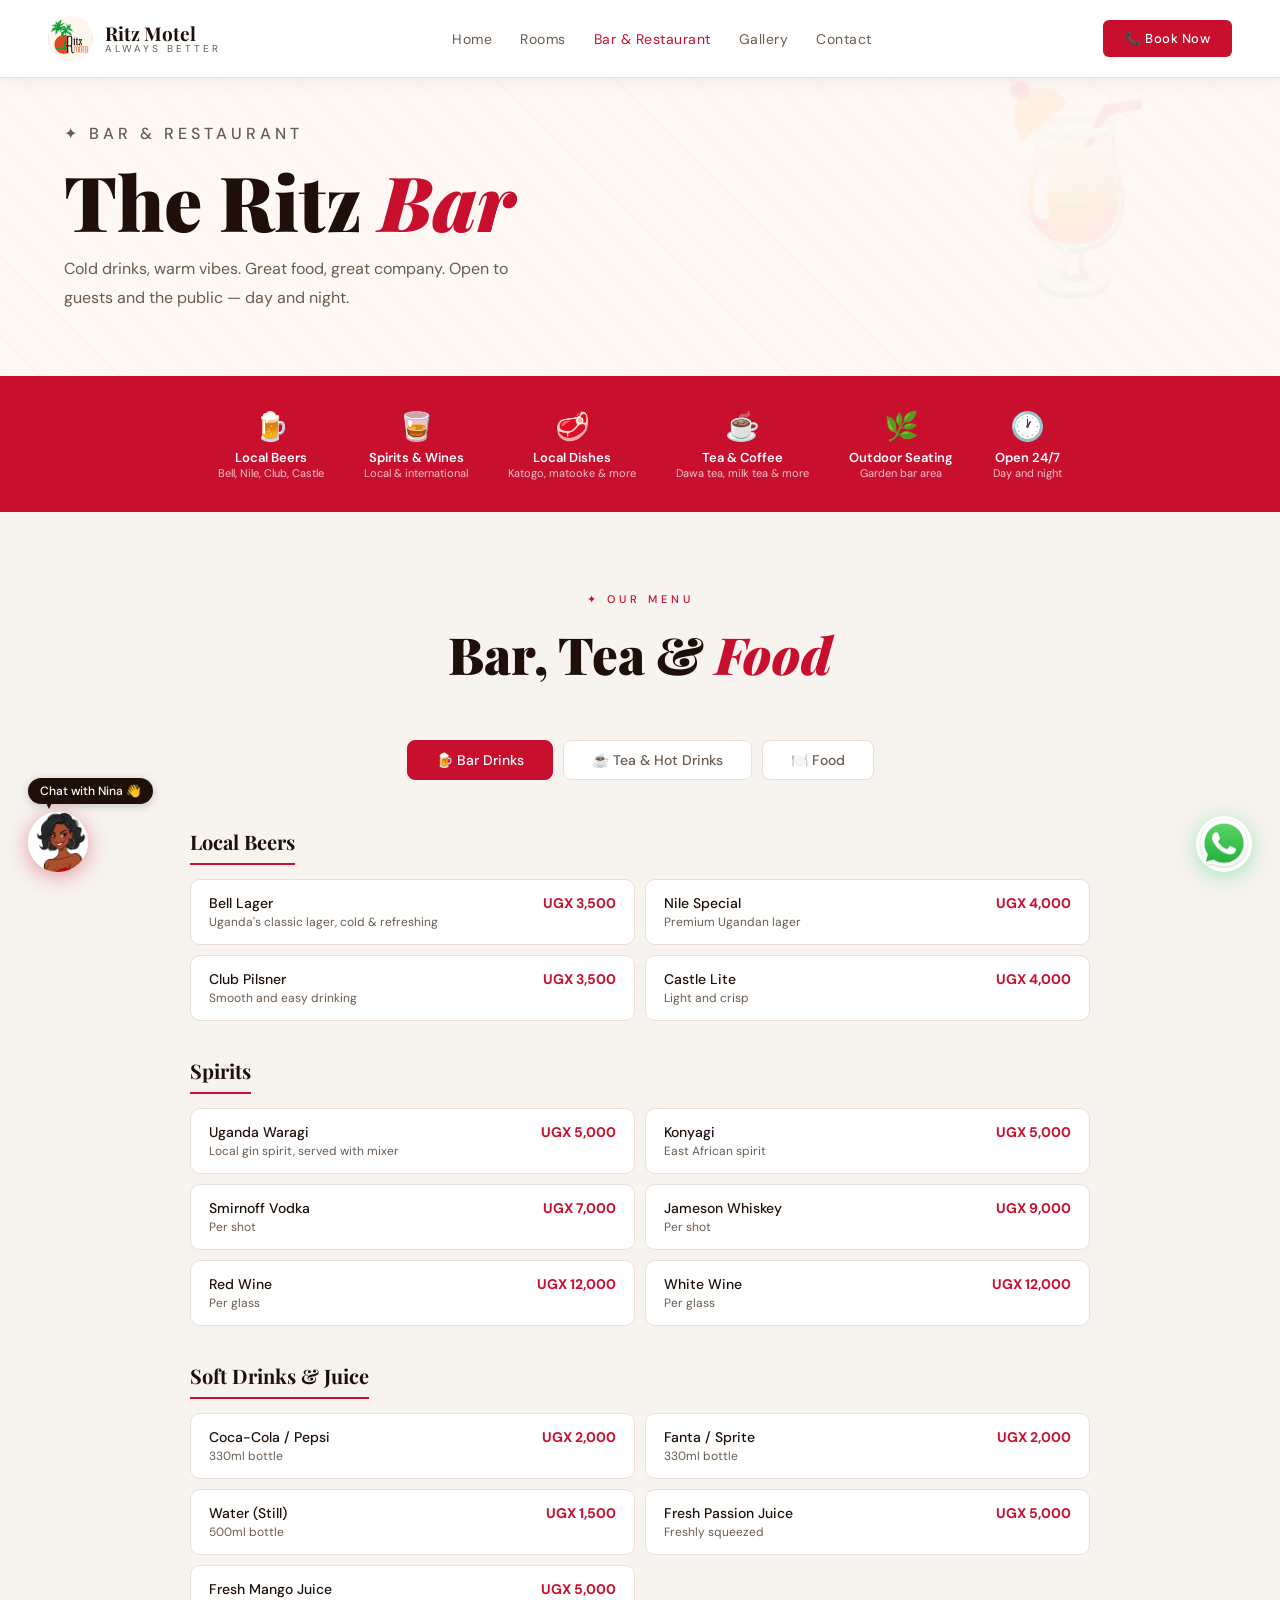
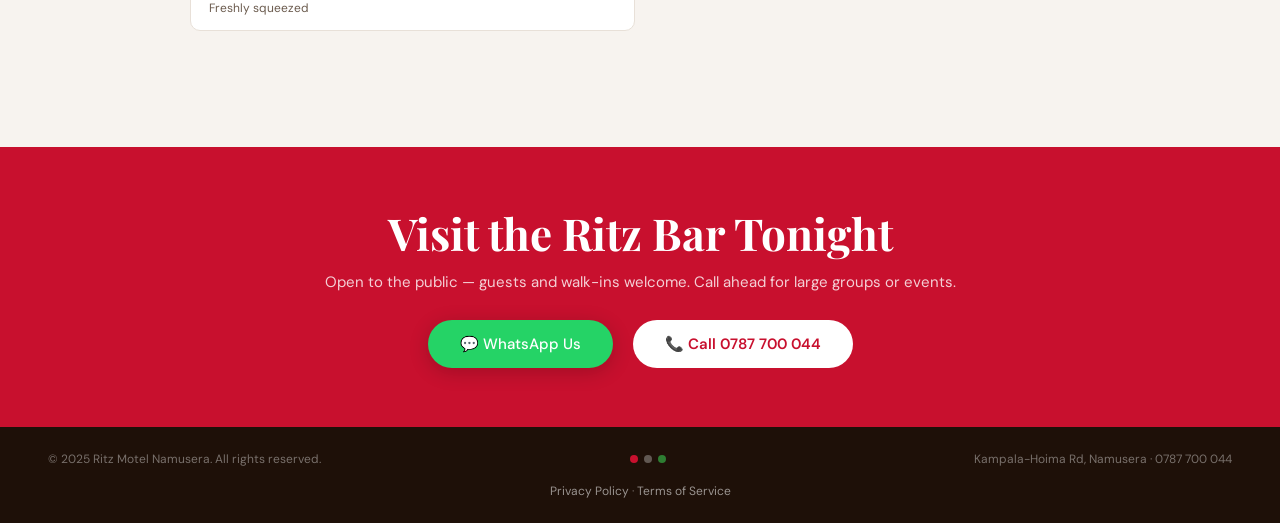
==== bar.html @ c7786068 "Add files via upload" ====
<!DOCTYPE html>
<html lang="en">
<head>
<meta charset="UTF-8">
<meta name="viewport" content="width=device-width, initial-scale=1.0">
<title>Bar & Restaurant – Ritz Motel Namusera</title>
<link href="https://fonts.googleapis.com/css2?family=Playfair+Display:ital,wght@0,700;0,900;1,700&family=DM+Sans:wght@300;400;500&display=swap" rel="stylesheet">
<link rel="stylesheet" href="style.css">
</head>
<body>

<!-- NAV -->
<nav>
  <div class="nav-logo">
    <img src="IMG_20260613_023639.jpg" class="logo-icon">
    <div class="logo-text">Ritz Motel <span>Always Better</span></div>
  </div>
  <ul class="nav-links" id="navLinks">
    <li><a href="index.html">Home</a></li>
    <li><a href="rooms.html">Rooms</a></li>
    <li><a href="bar.html" style="color:var(--red);">Bar & Restaurant</a></li>
    <li><a href="gallery.html">Gallery</a></li>
    <li><a href="index.html#contact">Contact</a></li>
  </ul>
  <a href="tel:+256787700044" class="nav-cta">📞 Book Now</a>
  <button class="nav-toggle" onclick="document.getElementById('navLinks').classList.toggle('open')">☰</button>
</nav>

<!-- PAGE HERO -->
<section class="page-hero">
  <div class="page-hero-content">
    <p class="sec-label">✦ Bar & Restaurant</p>
    <h1>The Ritz <em>Bar</em></h1>
    <p>Cold drinks, warm vibes. Great food, great company. Open to guests and the public — day and night.</p>
  </div>
  <div class="page-hero-deco">🍹</div>
</section>

<!-- BAR HIGHLIGHTS STRIP -->
<div class="bar-hero-strip">
  <div class="bhs-item"><div class="bhi">🍺</div><h4>Local Beers</h4><p>Bell, Nile, Club, Castle</p></div>
  <div class="bhs-item"><div class="bhi">🥃</div><h4>Spirits & Wines</h4><p>Local & international</p></div>
  <div class="bhs-item"><div class="bhi">🥩</div><h4>Local Dishes</h4><p>Katogo, matooke & more</p></div>
  <div class="bhs-item"><div class="bhi">☕</div><h4>Tea & Coffee</h4><p>Dawa tea, milk tea & more</p></div>
  <div class="bhs-item"><div class="bhi">🌿</div><h4>Outdoor Seating</h4><p>Garden bar area</p></div>
  <div class="bhs-item"><div class="bhi">🕐</div><h4>Open 24/7</h4><p>Day and night</p></div>
</div>

<!-- MENU SECTION -->
<section class="menu-section">
  <div class="sec-head">
    <p class="sec-label">✦ Our Menu</p>
    <h2>Bar, Tea & <em>Food</em></h2>
  </div>

  <div class="menu-tabs">
    <button class="menu-tab active" onclick="switchTab('drinks', this)">🍺 Bar Drinks</button>
    <button class="menu-tab" onclick="switchTab('tea', this)">☕ Tea & Hot Drinks</button>
    <button class="menu-tab" onclick="switchTab('food', this)">🍽️ Food</button>
  </div>

  <!-- BAR DRINKS PANEL -->
  <div class="menu-panel active" id="tab-drinks">
    <div class="menu-cat">
      <h3>Local Beers</h3>
      <div class="menu-items-grid">
        <div class="menu-item"><div class="mi-left"><div class="mi-name">Bell Lager</div><div class="mi-desc">Uganda's classic lager, cold & refreshing</div></div><div class="mi-price">UGX 3,500</div></div>
        <div class="menu-item"><div class="mi-left"><div class="mi-name">Nile Special</div><div class="mi-desc">Premium Ugandan lager</div></div><div class="mi-price">UGX 4,000</div></div>
        <div class="menu-item"><div class="mi-left"><div class="mi-name">Club Pilsner</div><div class="mi-desc">Smooth and easy drinking</div></div><div class="mi-price">UGX 3,500</div></div>
        <div class="menu-item"><div class="mi-left"><div class="mi-name">Castle Lite</div><div class="mi-desc">Light and crisp</div></div><div class="mi-price">UGX 4,000</div></div>
      </div>
    </div>
    <div class="menu-cat">
      <h3>Spirits</h3>
      <div class="menu-items-grid">
        <div class="menu-item"><div class="mi-left"><div class="mi-name">Uganda Waragi</div><div class="mi-desc">Local gin spirit, served with mixer</div></div><div class="mi-price">UGX 5,000</div></div>
        <div class="menu-item"><div class="mi-left"><div class="mi-name">Konyagi</div><div class="mi-desc">East African spirit</div></div><div class="mi-price">UGX 5,000</div></div>
        <div class="menu-item"><div class="mi-left"><div class="mi-name">Smirnoff Vodka</div><div class="mi-desc">Per shot</div></div><div class="mi-price">UGX 7,000</div></div>
        <div class="menu-item"><div class="mi-left"><div class="mi-name">Jameson Whiskey</div><div class="mi-desc">Per shot</div></div><div class="mi-price">UGX 9,000</div></div>
        <div class="menu-item"><div class="mi-left"><div class="mi-name">Red Wine</div><div class="mi-desc">Per glass</div></div><div class="mi-price">UGX 12,000</div></div>
        <div class="menu-item"><div class="mi-left"><div class="mi-name">White Wine</div><div class="mi-desc">Per glass</div></div><div class="mi-price">UGX 12,000</div></div>
      </div>
    </div>
    <div class="menu-cat">
      <h3>Soft Drinks & Juice</h3>
      <div class="menu-items-grid">
        <div class="menu-item"><div class="mi-left"><div class="mi-name">Coca-Cola / Pepsi</div><div class="mi-desc">330ml bottle</div></div><div class="mi-price">UGX 2,000</div></div>
        <div class="menu-item"><div class="mi-left"><div class="mi-name">Fanta / Sprite</div><div class="mi-desc">330ml bottle</div></div><div class="mi-price">UGX 2,000</div></div>
        <div class="menu-item"><div class="mi-left"><div class="mi-name">Water (Still)</div><div class="mi-desc">500ml bottle</div></div><div class="mi-price">UGX 1,500</div></div>
        <div class="menu-item"><div class="mi-left"><div class="mi-name">Fresh Passion Juice</div><div class="mi-desc">Freshly squeezed</div></div><div class="mi-price">UGX 5,000</div></div>
        <div class="menu-item"><div class="mi-left"><div class="mi-name">Fresh Mango Juice</div><div class="mi-desc">Freshly squeezed</div></div><div class="mi-price">UGX 5,000</div></div>
      </div>
    </div>
  </div>

  <!-- TEA & HOT DRINKS PANEL -->
  <div class="menu-panel" id="tab-tea">
    <div class="menu-cat">
      <h3>Tea & Coffee</h3>
      <div class="menu-items-grid">
        <div class="menu-item"><div class="mi-left"><div class="mi-name">Black Tea</div><div class="mi-desc">Plain, no milk</div></div><div class="mi-price">UGX 3,000</div></div>
        <div class="menu-item"><div class="mi-left"><div class="mi-name">Milk Tea</div><div class="mi-desc">Tea with fresh milk</div></div><div class="mi-price">UGX 5,000</div></div>
        <div class="menu-item"><div class="mi-left"><div class="mi-name">Lemon Tea</div><div class="mi-desc">Tea with fresh lemon</div></div><div class="mi-price">UGX 5,000</div></div>
        <div class="menu-item"><div class="mi-left"><div class="mi-name">Dawa Tea</div><div class="mi-desc">Ginger, lemon & honey herbal tea</div></div><div class="mi-price">UGX 10,000</div></div>
        <div class="menu-item"><div class="mi-left"><div class="mi-name">Black Coffee</div><div class="mi-desc">Strong Ugandan coffee</div></div><div class="mi-price">UGX 8,000</div></div>
        <div class="menu-item"><div class="mi-left"><div class="mi-name">Milk Coffee</div><div class="mi-desc">Coffee with fresh milk</div></div><div class="mi-price">UGX 7,000</div></div>
        <div class="menu-item"><div class="mi-left"><div class="mi-name">Plain Milk</div><div class="mi-desc">Fresh whole milk, hot or cold</div></div><div class="mi-price">UGX 5,000</div></div>
        <div class="menu-item"><div class="mi-left"><div class="mi-name">Hot Water</div><div class="mi-desc">Per flask</div></div><div class="mi-price">UGX 1,500</div></div>
        <div class="menu-item"><div class="mi-left"><div class="mi-name">Honey (Extra)</div><div class="mi-desc">Added to any drink</div></div><div class="mi-price">UGX 1,000</div></div>
      </div>
    </div>
  </div>

  <!-- FOOD PANEL -->
  <div class="menu-panel" id="tab-food">
    <div class="menu-cat">
      <h3>Main Dishes</h3>
      <div class="menu-items-grid">
        <div class="menu-item"><div class="mi-left"><div class="mi-name">Chips & Chicken</div><div class="mi-desc">Served with salad/kachumbari</div></div><div class="mi-price">UGX 25,000</div></div>
        <div class="menu-item"><div class="mi-left"><div class="mi-name">Beef & Chips</div><div class="mi-desc">Served with salad/kachumbari</div></div><div class="mi-price">UGX 25,000</div></div>
        <div class="menu-item"><div class="mi-left"><div class="mi-name">Goat Meat & Chips</div><div class="mi-desc">Served with salad/kachumbari</div></div><div class="mi-price">UGX 30,000</div></div>
        <div class="menu-item"><div class="mi-left"><div class="mi-name">Fish & Chips</div><div class="mi-desc">Served with salad/kachumbari</div></div><div class="mi-price">UGX 35,000</div></div>
        <div class="menu-item"><div class="mi-left"><div class="mi-name">Gizzard & Liver</div><div class="mi-desc">Served with salad/kachumbari</div></div><div class="mi-price">UGX 30,000</div></div>
        <div class="menu-item"><div class="mi-left"><div class="mi-name">Meat Katogo + Matooke</div><div class="mi-desc">Traditional Ugandan dish</div></div><div class="mi-price">UGX 10,000</div></div>
      </div>
    </div>
    <div class="menu-cat">
      <h3>Light Bites</h3>
      <div class="menu-items-grid">
        <div class="menu-item"><div class="mi-left"><div class="mi-name">Plain Chips</div><div class="mi-desc">French fries</div></div><div class="mi-price">UGX 10,000</div></div>
        <div class="menu-item"><div class="mi-left"><div class="mi-name">Plain Chips with Salad</div><div class="mi-desc">Fries + kachumbari</div></div><div class="mi-price">UGX 10,000</div></div>
        <div class="menu-item"><div class="mi-left"><div class="mi-name">Potato Wedges</div><div class="mi-desc">Seasoned oven wedges</div></div><div class="mi-price">UGX 10,000</div></div>
        <div class="menu-item"><div class="mi-left"><div class="mi-name">2 Eggs</div><div class="mi-desc">Fried or boiled</div></div><div class="mi-price">UGX 5,000</div></div>
        <div class="menu-item"><div class="mi-left"><div class="mi-name">Beef Samosa (pair)</div><div class="mi-desc">Two beef-filled samosas</div></div><div class="mi-price">UGX 4,000</div></div>
        <div class="menu-item"><div class="mi-left"><div class="mi-name">Chicken Samosa (pair)</div><div class="mi-desc">Two chicken-filled samosas</div></div><div class="mi-price">UGX 5,000</div></div>
        <div class="menu-item"><div class="mi-left"><div class="mi-name">Bread (3/4 slices)</div><div class="mi-desc">Plain or with butter</div></div><div class="mi-price">UGX 3,000</div></div>
      </div>
    </div>
    <div class="menu-cat">
      <h3>Ugandan Staples</h3>
      <div class="menu-items-grid">
        <div class="menu-item"><div class="mi-left"><div class="mi-name">Plain Katogo (Veg) + Matooke</div><div class="mi-desc">Vegetable katogo, traditional style</div></div><div class="mi-price">UGX 10,000</div></div>
        <div class="menu-item"><div class="mi-left"><div class="mi-name">Rice</div><div class="mi-desc">Plain steamed rice</div></div><div class="mi-price">UGX 5,000</div></div>
        <div class="menu-item"><div class="mi-left"><div class="mi-name">Matooke</div><div class="mi-desc">Steamed green banana</div></div><div class="mi-price">UGX 10,000</div></div>
        <div class="menu-item"><div class="mi-left"><div class="mi-name">Cassava</div><div class="mi-desc">Boiled cassava</div></div><div class="mi-price">UGX 5,000</div></div>
        <div class="menu-item"><div class="mi-left"><div class="mi-name">Cowpeas</div><div class="mi-desc">Cooked cowpea beans</div></div><div class="mi-price">UGX 10,000</div></div>
      </div>
    </div>
    <div style="background:#FFF8E1;border:1px solid #FFE082;border-radius:10px;padding:16px 20px;margin-top:8px;font-size:13px;color:#5D4037;line-height:1.7;">
      <strong>📝 Note:</strong> All dishes are served with salad/kachumbari. The accompaniment can be changed to posho, rice, spaghetti, matooke, or cassava — just ask!
    </div>
  </div>
</section>

<!-- BOOKING BANNER -->
<section class="book-banner">
  <h2>Visit the Ritz Bar Tonight</h2>
  <p>Open to the public — guests and walk-ins welcome. Call ahead for large groups or events.</p>
  <a href="https://wa.me/256787700044?text=Hello%20Ritz%20Motel!%20I'd%20like%20to%20enquire%20about%20the%20bar%20and%20restaurant." class="btn-wa" target="_blank">💬 WhatsApp Us</a>
  <a href="tel:+256787700044" class="btn-call">📞 Call 0787 700 044</a>
</section>

<!-- FOOTER -->
<footer>
  <p>© 2025 Ritz Motel Namusera. All rights reserved.</p>
  <div class="f-dots">
    <div class="f-dot" style="background:var(--red)"></div>
    <div class="f-dot" style="background:rgba(255,255,255,0.3)"></div>
    <div class="f-dot" style="background:var(--green)"></div>
  </div>
  <p>Kampala-Hoima Rd, Namusera · 0787 700 044</p>
  <p class="f-legal"><a href="privacy.html">Privacy Policy</a> · <a href="terms.html">Terms of Service</a></p>
</footer>

<a href="https://wa.me/256787700044"><img src="images (4).jpeg" class="float-wa" title="Chat on WhatsApp"></a>

<div class="nina-label" id="ninaLabel">Chat with Nina 👋</div>
<img src="images (3).jpeg" class="nina-btn" id="ninaBtn" onclick="toggleNina()" title="Chat with Nina">
<div class="nina-window" id="ninaWindow">
  <div class="nina-header">
    <img src="images (3).jpeg" class="nina-avatar">
    <div class="nina-info"><h4>Nina</h4><p>Ritz Motel Assistant</p></div>
    <div class="nina-status"><div class="nina-dot"></div> Online</div>
  </div>
  <div class="nina-msgs" id="ninaMsgs">
    <div class="msg-time">Today</div>
    <div class="msg bot">Hey! 🍺 Welcome to the Ritz Bar & Restaurant. Ask me about our drinks, food, or anything else!</div>
  </div>
  <div style="padding:6px 14px;display:none;" id="ninaTypingWrap">
    <div class="nina-typing" style="display:flex;"><span></span><span></span><span></span></div>
  </div>
  <div class="nina-quick" id="quickChips">
    <div class="q-chip" onclick="sendQuick('What beers do you have?')">🍺 Beers</div>
    <div class="q-chip" onclick="sendQuick('What tea and hot drinks do you have?')">☕ Tea</div>
    <div class="q-chip" onclick="sendQuick('What main dishes are available?')">🍽️ Food</div>
  </div>
  <div class="nina-input-row">
    <input class="nina-input" id="ninaInput" type="text" placeholder="Ask Nina anything…" onkeydown="if(event.key==='Enter')sendMsg()">
    <button class="nina-send" onclick="sendMsg()">➤</button>
  </div>
</div>

<script>
  let ninaOpen = false;
  const labelEl = document.getElementById('ninaLabel');
  function toggleNina() {
    ninaOpen = !ninaOpen;
    document.getElementById('ninaWindow').classList.toggle('open', ninaOpen);
    labelEl.style.display = ninaOpen ? 'none' : 'block';
  }
  setTimeout(() => { labelEl.style.opacity='0'; labelEl.style.transition='opacity .5s'; }, 4000);
  const history = [];
  const SYSTEM = `You are Nina, assistant for Ritz Motel Bar & Restaurant, Namusera, Uganda. Tel: 0787700044.
Bar: Local beers (Bell UGX3,500, Nile UGX4,000, Club UGX3,500, Castle UGX4,000), Spirits (Waragi UGX5,000, Konyagi UGX5,000, Smirnoff UGX7,000, Jameson UGX9,000), Wines (UGX12,000/glass), Fresh juices (Passion/Mango UGX5,000), Soft drinks (UGX1,500-2,000).
Tea & Hot Drinks: Black Tea UGX3,000, Milk Tea UGX5,000, Lemon Tea UGX5,000, Dawa Tea UGX10,000, Black Coffee UGX8,000, Milk Coffee UGX7,000, Plain Milk UGX5,000, Hot Water UGX1,500, extra Honey UGX1,000.
Food mains: Chips & Chicken UGX25,000, Beef & Chips UGX25,000, Goat Meat & Chips UGX30,000, Fish & Chips UGX35,000, Gizzard & Liver UGX30,000, Meat Katogo+Matooke UGX10,000.
Light bites: Plain Chips UGX10,000, Potato Wedges UGX10,000, 2 Eggs UGX5,000, Beef Samosa pair UGX4,000, Chicken Samosa pair UGX5,000, Bread 3/4 slices UGX3,000.
Ugandan staples: Plain Katogo (veg)+Matooke UGX10,000, Rice UGX5,000, Matooke UGX10,000, Cassava UGX5,000, Cowpeas UGX10,000.
All meals come with salad/kachumbari; accompaniment can be swapped to posho, rice, spaghetti, matooke or cassava. Open 24/7. Keep replies short and helpful.`;
  function appendMsg(text, who) {
    const msgs = document.getElementById('ninaMsgs');
    const d = document.createElement('div'); d.className = `msg ${who}`;
    d.innerHTML = text.replace(/\n/g,'<br>'); msgs.appendChild(d); msgs.scrollTop = msgs.scrollHeight;
  }
  function setTyping(show) { document.getElementById('ninaTypingWrap').style.display = show ? 'block' : 'none'; }
  async function sendMsg() {
    const inp = document.getElementById('ninaInput');
    const text = inp.value.trim(); if (!text) return;
    inp.value = ''; appendMsg(text, 'user');
    history.push({ role: 'user', content: text });
    document.getElementById('quickChips').style.display = 'none'; setTyping(true);
    try {
      const res = await fetch('https://api.anthropic.com/v1/messages', {
        method: 'POST', headers: { 'Content-Type': 'application/json' },
        body: JSON.stringify({ model: 'claude-sonnet-4-6', max_tokens: 1000, system: SYSTEM, messages: history })
      });
      const data = await res.json();
      const reply = data.content?.[0]?.text || "Please call us on 0787700044 😊";
      setTyping(false); appendMsg(reply, 'bot'); history.push({ role: 'assistant', content: reply });
    } catch(e) { setTyping(false); appendMsg("Please call us on 0787700044 📞", 'bot'); }
  }
  function sendQuick(msg) { document.getElementById('ninaInput').value = msg; sendMsg(); }

  function switchTab(tab, btn) {
    document.querySelectorAll('.menu-panel').forEach(p => p.classList.remove('active'));
    document.querySelectorAll('.menu-tab').forEach(b => b.classList.remove('active'));
    document.getElementById('tab-' + tab).classList.add('active');
    btn.classList.add('active');
  }
</script>
</body>
</html>
---- style.css ----
:root {
    --red: #C8102E;
    --red-dark: #9B0C22;
    --red-light: #FDECEA;
    --green: #2E7D32;
    --green-light: #E8F5E9;
    --white: #FFFFFF;
    --off-white: #F7F3EF;
    --cream: #FDF8F3;
    --text: #1E1008;
    --text-soft: #6B5B4E;
    --gold: #C4922A;
    --border: #E8E0D8;
  }

  *, *::before, *::after { margin: 0; padding: 0; box-sizing: border-box; }
  html { scroll-behavior: smooth; }
  body {
    font-family: 'DM Sans', sans-serif;
    background: var(--white);
    color: var(--text);
    overflow-x: hidden;
  }

  /* ── NAV ── */
  nav {
    position: fixed; top: 0; width: 100%; z-index: 100;
    display: flex; align-items: center; justify-content: space-between;
    padding: 16px 48px;
    background: rgba(255,255,255,0.95);
    backdrop-filter: blur(12px);
    border-bottom: 1px solid var(--border);
    box-shadow: 0 2px 20px rgba(0,0,0,0.06);
  }
  .nav-logo { display: flex; align-items: center; gap: 12px; }
  .logo-icon {
    width: 45px; height: 45px;
    background: var(--red); border-radius: 50%; border-color:red; border-size:2px;
    display: flex; align-items: center; justify-content: center;
    font-family: 'Playfair Display', serif;
    font-size: 20px; font-weight: 900; color: white;
  }
  .logo-text { font-family: 'Playfair Display', serif; font-size: 19px; font-weight: 700; color: var(--text); line-height: 1.1; }
  .logo-text span { display: block; font-size: 10px; font-weight: 400; color: var(--text-soft); letter-spacing: 3px; text-transform: uppercase; font-family: 'DM Sans', sans-serif; }
  .nav-links { display: flex; gap: 28px; list-style: none; }
  .nav-links a { color: var(--text-soft); text-decoration: none; font-size: 14px; letter-spacing: 0.5px; transition: color .2s; }
  .nav-links a:hover { color: var(--red); }
  .nav-cta {
    background: var(--red); color: white;
    padding: 10px 22px; border-radius: 6px;
    text-decoration: none; font-size: 13px; font-weight: 500;
    letter-spacing: 0.5px; transition: background .2s;
  }
  .nav-cta:hover { background: var(--red-dark); }

  /* ── HERO ── */
  .hero {
    min-height: 100vh;
    background: var(--cream);
    display: flex; align-items: center;
    position: relative; overflow: hidden;
    padding-top: 76px;
  }
  .hero {
  position: relative;
  width: 100%;
  height: 100vh;
  overflow: hidden;
  display: flex;
  align-items: center;
  justify-content: center;
}

/* Motel building photo as background */
.hero-bg {
  position: absolute;
  inset: 0;
  background: url('motel-building.jpg') center/cover no-repeat;
  z-index: 0;
}

/* Dark overlay so text stays readable */
.hero-bg::after {
  content: '';
  position: absolute;
  inset: 0;
  background: rgba(0, 0, 0, 0.45);
}

/* Particle video — blend mode removes dark background */
.hero-video {
  position: absolute;
  inset: 0;
  width: 100%;
  height: 100%;
  object-fit: cover;
  mix-blend-mode: screen; /* 👈 this is the magic */
  z-index: 1;
  opacity: 0.85;
}

/* Text on top of everything */
.hero-content {
  position: relative;
  z-index: 2;
  text-align: center;
  color: #fff;
}

.hero-content h1 {
  font-size: 3rem;
  margin-bottom: 0.5rem;
}

.hero-content p {
  font-size: 1.2rem;
  margin-bottom: 1.5rem;
  opacity: 0.9;
}


  .hero-content {
    position: relative; z-index: 2;
    padding: 0 80px; max-width: 600px;
    animation: fadeUp .8s ease both;
  }
  .hero-tag {
    display: inline-flex; align-items: center; gap: 8px;
    background: var(--green-light); color: var(--green);
    font-size: 12px; letter-spacing: 2px; text-transform: uppercase;
    padding: 6px 16px; border-radius: 20px; margin-bottom: 24px;
    font-weight: 500;
  }
  .hero h1 {
    font-family: 'Playfair Display', serif;
    font-size: clamp(52px, 7vw, 90px);
    font-weight: 900; color: var(--text);
    line-height: 0.95; margin-bottom: 6px;
  }
  .hero h1 em { font-style: italic; color: var(--red); }
  .hero-sub {
    font-size: 13px; color: var(--text-soft); letter-spacing: 3px;
    text-transform: uppercase; margin-bottom: 20px;
  }
  .hero-bar { width: 56px; height: 3px; background: linear-gradient(to right, var(--red), var(--green)); margin-bottom: 22px; }
  .hero p { font-size: 17px; color: var(--red); line-height: 1.75; margin-bottom: 36px; max-width: 460px; }
  .hero-btns { display: flex; gap: 14px; flex-wrap: wrap; }
  .btn-red {
    background: var(--red); color: white;
    padding: 14px 30px; border-radius: 6px;
    text-decoration: none; font-size: 14px; font-weight: 500;
    transition: background .2s, transform .2s;
  }
  .btn-red:hover { background: var(--red-dark); transform: translateY(-2px); }
  .btn-ghost {
    border: 2px solid var(--border); color: var(--text);
    padding: 14px 30px; border-radius: 6px;
    text-decoration: none; font-size: 14px; font-weight: 500;
    transition: border-color .2s, transform .2s;
  }
  .btn-ghost:hover { border-color: var(--red); color: var(--red); transform: translateY(-2px); }

  /* floating contact card */
  .hero-float {
    position: absolute; right: 60px; bottom: 60px;
    background: white; border-radius: 14px;
    padding: 20px 28px;
    box-shadow: 0 8px 40px rgba(200,16,46,0.15);
    border: 1px solid var(--border); z-index: 2;
    animation: fadeUp 1s .3s ease both;
  }
  .hero-float p { font-size: 11px; color: var(--text-soft); letter-spacing: 2px; text-transform: uppercase; margin-bottom: 4px; }
  .hero-float a { font-size: 20px; font-weight: 700; color: var(--red); text-decoration: none; display: block; margin-bottom: 6px; }
  .hero-float span { font-size: 12px; color: var(--text-soft); }

  /* ── SERVICES STRIP ── */
  .strip {
    background: var(--red);
    display: flex; flex-wrap: wrap;
  }
  .strip-item {
    flex: 1; min-width: 180px;
    padding: 24px 28px;
    display: flex; align-items: center; gap: 14px;
    border-right: 1px solid rgba(255,255,255,0.15);
    color: white; cursor: default;
    transition: background .2s;
  }
  .strip-item:hover { background: var(--red-dark); }
  .strip-item:last-child { border-right: none; }
  .strip-icon {
    width: 44px; height: 44px; border-radius: 50%;
    background: rgba(255,255,255,0.15);
    display: flex; align-items: center; justify-content: center;
    font-size: 20px; flex-shrink: 0;
  }
  .strip-item h3 { font-size: 14px; font-weight: 600; letter-spacing: 0.5px; }
  .strip-item p { font-size: 12px; opacity: 0.75; margin-top: 2px; }

  /* ── ABOUT ── */
  .about { display: grid; grid-template-columns: 1fr 1fr; }
  .about-text {
    background: var(--white);
    padding: 80px 64px;
    display: flex; flex-direction: column; justify-content: center;
  }
  .sec-label { font-size: 11px; letter-spacing: 4px; text-transform: uppercase; color: var(--red); font-weight: 500; margin-bottom: 14px; }
  .about-text h2 { font-family: 'Playfair Display', serif; font-size: clamp(30px, 4vw, 48px); font-weight: 900; line-height: 1.1; margin-bottom: 18px; }
  .about-text h2 em { color: var(--green); font-style: italic; }
  .about-text p { font-size: 15px; line-height: 1.8; color: var(--text-soft); margin-bottom: 20px; }
  .stats-row { display: flex; gap: 16px; margin-top: 8px; }
  .stat-box { flex: 1; background: var(--off-white); border-radius: 10px; padding: 18px; text-align: center; border-top: 3px solid var(--red); }
  .stat-box .num { font-family: 'Playfair Display', serif; font-size: 28px; font-weight: 900; color: var(--red); display: block; }
  .stat-box .lbl { font-size: 11px; color: var(--text-soft); text-transform: uppercase; letter-spacing: 1px; }
  .about-visual {
    background: var(--green);
    position: relative; overflow: hidden;
    display: flex; align-items: center; justify-content: center;
    min-height: 420px;
  }
  .about-visual::before { content: ''; position: absolute; inset: 0; background: linear-gradient(135deg, var(--green) 0%, #1B5E20 100%); }
  .about-pattern { position: absolute; inset: 0; background-image: repeating-linear-gradient(45deg, rgba(255,255,255,0.04) 0px, rgba(255,255,255,0.04) 1px, transparent 1px, transparent 22px); }
  .about-visual-text { position: relative; z-index: 1; text-align: center; padding: 40px; color: white; }
  .about-visual-text .av-icon { font-size: 100px; display: block; margin-bottom: 12px; }
  .about-visual-text h3 { font-family: 'Playfair Display', serif; font-size: 32px; font-weight: 900; opacity: 0.2; }
  .about-visual-text p { font-size: 13px; letter-spacing: 3px; text-transform: uppercase; opacity: 0.65; margin-top: 6px; }

  /* ── ROOMS ── */
  .rooms { background: var(--off-white); padding: 80px 60px; }
  .sec-head { text-align: center; margin-bottom: 52px; }
  .sec-head h2 { font-family: 'Playfair Display', serif; font-size: clamp(30px, 4vw, 52px); font-weight: 900; color: var(--text); margin-top: 10px; }
  .sec-head h2 em { color: var(--red); font-style: italic; }
  .rooms-grid { display: grid; grid-template-columns: repeat(auto-fit, minmax(280px, 1fr)); gap: 24px; max-width: 1080px; margin: 0 auto; }
  .room-card { background: white; border-radius: 14px; overflow: hidden; border: 1px solid var(--border); box-shadow: 0 2px 16px rgba(0,0,0,0.05); transition: transform .3s, box-shadow .3s; }
  .room-card:hover { transform: translateY(-6px); box-shadow: 0 12px 40px rgba(200,16,46,0.12); }
  .room-img { height: 160px; display: flex; align-items: center; justify-content: center; font-size: 52px; position: relative; }
  .room-img.r1 { background: linear-gradient(135deg, #FFE4E7, #FFCCD2); }
  .room-img.r2 { background: linear-gradient(135deg, #E8F5E9, #C8E6C9); }
  .room-img.r3 { background: linear-gradient(135deg, #FFF3E0, #FFE0B2); }
  .room-badge { position: absolute; top: 12px; right: 12px; background: var(--red); color: white; font-size: 11px; padding: 4px 10px; border-radius: 20px; font-weight: 500; }
  .room-body { padding: 22px; }
  .room-body h3 { font-family: 'Playfair Display', serif; font-size: 20px; color: var(--text); margin-bottom: 6px; }
  .room-body p { font-size: 13px; color: var(--text-soft); line-height: 1.6; margin-bottom: 14px; }
  .room-price { font-size: 20px; font-weight: 700; color: var(--red); display: flex; align-items: baseline; gap: 4px; }
  .room-price span { font-size: 12px; color: var(--text-soft); font-weight: 400; }
  .tags { display: flex; gap: 6px; flex-wrap: wrap; margin-top: 10px; }
  .tag { background: var(--off-white); border-radius: 20px; padding: 3px 10px; font-size: 11px; color: var(--text-soft); }

  /* ── BAR ── */
  .bar { display: grid; grid-template-columns: 1fr 1fr; }
  .bar-img {
    background: var(--red);
    min-height: 440px; display: flex; align-items: center; justify-content: center;
    position: relative; overflow: hidden;
  }
  .bar-img::after { content: '🍹'; font-size: 220px; position: absolute; right: -30px; bottom: -20px; opacity: 0.08; }
  .bar-img-inner { position: relative; z-index: 1; text-align: center; color: white; padding: 40px; }
  .bar-img-inner span { font-size: 72px; display: block; margin-bottom: 16px; }
  .bar-img-inner h3 { font-family: 'Playfair Display', serif; font-size: 34px; font-weight: 900; }
  .bar-img-inner p { font-size: 14px; opacity: 0.8; margin-top: 6px; }
  .bar-text { background: white; padding: 64px; display: flex; flex-direction: column; justify-content: center; }
  .bar-text h2 { font-family: 'Playfair Display', serif; font-size: 40px; font-weight: 900; margin-bottom: 14px; }
  .bar-text h2 em { color: var(--red); font-style: italic; }
  .bar-text p { font-size: 15px; line-height: 1.8; color: var(--text-soft); margin-bottom: 20px; }
  .menu-list { display: flex; flex-direction: column; gap: 2px; }
  .menu-row { display: flex; align-items: center; gap: 10px; padding: 10px 0; border-bottom: 1px solid var(--border); font-size: 14px; color: var(--text); }
  .menu-row::before { content: '▶'; color: var(--red); font-size: 9px; flex-shrink: 0; }

  /* ── GARDENS ── */
  .gardens { background: var(--green); padding: 80px 60px; position: relative; overflow: hidden; }
  .gardens::before { content: ''; position: absolute; inset: 0; background-image: repeating-linear-gradient(60deg, rgba(255,255,255,0.025) 0px, rgba(255,255,255,0.025) 1px, transparent 1px, transparent 28px); }
  .gardens-inner { position: relative; z-index: 1; max-width: 1080px; margin: 0 auto; display: grid; grid-template-columns: 1fr 1fr; gap: 64px; align-items: center; }
  .gardens h2 { font-family: 'Playfair Display', serif; font-size: clamp(34px, 5vw, 58px); font-weight: 900; color: white; line-height: 1.1; margin-bottom: 16px; }
  .gardens > .gardens-inner > div > p { font-size: 15px; color: rgba(255,255,255,0.82); line-height: 1.8; margin-bottom: 24px; }
  .g-features { display: grid; grid-template-columns: 1fr 1fr; gap: 14px; }
  .g-feat { background: rgba(255,255,255,0.1); border-radius: 10px; padding: 18px; border-left: 3px solid rgba(255,255,255,0.25); }
  .g-feat .gi { font-size: 26px; margin-bottom: 6px; display: block; }
  .g-feat h4 { font-size: 14px; color: white; font-weight: 500; }
  .g-feat p { font-size: 12px; color: rgba(255,255,255,0.6); margin-top: 3px; }

  /* ── CONTACT ── */
  .contact { background: var(--cream); padding: 80px 60px; text-align: center; }
  .contact h2 { font-family: 'Playfair Display', serif; font-size: clamp(30px, 4vw, 50px); font-weight: 900; margin-bottom: 10px; color: var(--text); }
  .contact h2 em { color: var(--red); font-style: italic; }
  .contact > p { font-size: 15px; color: var(--text-soft); margin-bottom: 44px; }
  .c-cards { display: flex; justify-content: center; gap: 20px; flex-wrap: wrap; max-width: 780px; margin: 0 auto 40px; }
  .c-card { background: white; border: 1px solid var(--border); border-radius: 12px; padding: 26px 28px; flex: 1; min-width: 190px; text-align: center; transition: box-shadow .2s; }
  .c-card:hover { box-shadow: 0 8px 30px rgba(200,16,46,0.1); }
  .c-card .ci { font-size: 28px; margin-bottom: 10px; display: block; }
  .c-card h4 { font-size: 10px; color: var(--text-soft); letter-spacing: 2px; text-transform: uppercase; margin-bottom: 6px; }
  .c-card p, .c-card a { color: var(--text); font-size: 15px; font-weight: 500; text-decoration: none; }
  .c-card a:hover { color: var(--red); }
  .map-wrap {
    max-width: 780px; margin: 0 auto 40px;
    height: 320px; border-radius: 16px; overflow: hidden;
    border: 1px solid var(--border); box-shadow: 0 8px 30px rgba(0,0,0,0.06);
  }
  .wa-btn {
    display: inline-flex; align-items: center; gap: 10px;
    background: #25D366; color: white;
    padding: 15px 34px; border-radius: 50px;
    text-decoration: none; font-size: 15px; font-weight: 500;
    transition: opacity .2s, transform .2s;
    box-shadow: 0 4px 20px rgba(37,211,102,0.3);
  }
  .wa-btn:hover { opacity: 0.9; transform: translateY(-2px); }

  /* ── FOOTER ── */
  footer {
    background: var(--text); padding: 24px 48px;
    display: flex; align-items: center; justify-content: space-between;
    flex-wrap: wrap; gap: 12px;
    border-top: 3px solid var(--red);
  }
  footer p { font-size: 12px; color: rgba(255,255,255,0.4); }
  .f-dots { display: flex; gap: 6px; align-items: center; }
  .f-dot { width: 8px; height: 8px; border-radius: 50%; }
  .f-legal { width: 100%; text-align: center; order: 10; margin-top: 4px; }
  .f-legal a { color: rgba(255,255,255,0.55); text-decoration: none; transition: color .2s; }
  .f-legal a:hover { color: white; }

  /* ── NINA CHATBOT ── */
  .nina-btn {
    position: fixed; bottom: 28px; left: 28px; z-index: 999;
    width: 60px; height: 60px; border-radius: 50%;
    background: linear-gradient(135deg, var(--red), #8B0C1E);
    display: flex; align-items: center; justify-content: center;
    font-size: 26px; cursor: pointer;
    box-shadow: 0 4px 20px rgba(200,16,46,0.4);
    border: none; transition: transform .2s;
  }
  .nina-btn:hover { transform: scale(1.08); }
  .nina-label {
    position: fixed; bottom: 96px; left: 28px; z-index: 999;
    background: var(--text); color: white;
    font-size: 12px; font-weight: 500;
    padding: 5px 12px; border-radius: 20px;
    pointer-events: none; white-space: nowrap;
    box-shadow: 0 2px 10px rgba(0,0,0,0.2);
  }
  .nina-label::after { content: ''; position: absolute; bottom: -5px; left: 16px; width: 10px; height: 10px; background: var(--text); clip-path: polygon(0 0, 100% 0, 50% 100%); }

  .nina-window {
    position: fixed; bottom: 100px; left: 28px; z-index: 998;
    width: 330px; height: 480px;
    background: white; border-radius: 18px;
    box-shadow: 0 12px 60px rgba(0,0,0,0.18);
    display: flex; flex-direction: column; overflow: hidden;
    transform: scale(0.85) translateY(20px); opacity: 0;
    transform-origin: bottom left;
    transition: transform .25s ease, opacity .25s ease;
    pointer-events: none;
    border: 1px solid var(--border);
  }
  .nina-window.open { transform: scale(1) translateY(0); opacity: 1; pointer-events: all; }

  .nina-header {
    background: linear-gradient(135deg, var(--red), #8B0C1E);
    padding: 16px 18px;
    display: flex; align-items: center; gap: 12px;
  }
  .nina-avatar {
    width: 40px; height: 40px; border-radius: 50%;
    background: rgba(255,255,255,0.2);
    display: flex; align-items: center; justify-content: center;
    font-size: 20px; flex-shrink: 0;
  }
  .nina-info h4 { color: white; font-size: 15px; font-weight: 600; }
  .nina-info p { color: rgba(255,255,255,0.75); font-size: 12px; }
  .nina-status { margin-left: auto; display: flex; align-items: center; gap: 5px; color: rgba(255,255,255,0.8); font-size: 11px; }
  .nina-dot { width: 7px; height: 7px; border-radius: 50%; background: #4ade80; }

  .nina-msgs {
    flex: 1; overflow-y: auto; padding: 16px;
    display: flex; flex-direction: column; gap: 10px;
    background: #FAFAFA;
  }
  .nina-msgs::-webkit-scrollbar { width: 4px; }
  .nina-msgs::-webkit-scrollbar-thumb { background: var(--border); border-radius: 4px; }

  .msg { max-width: 82%; font-size: 13px; line-height: 1.55; padding: 10px 14px; border-radius: 14px; }
  .msg.bot { background: white; color: var(--text); border: 1px solid var(--border); border-bottom-left-radius: 4px; align-self: flex-start; }
  .msg.user { background: var(--red); color: white; border-bottom-right-radius: 4px; align-self: flex-end; }
  .msg-time { font-size: 10px; color: var(--text-soft); text-align: center; margin: 4px 0; }

  .nina-typing { display: none; align-items: center; gap: 4px; padding: 6px 0; }
  .nina-typing span { width: 6px; height: 6px; border-radius: 50%; background: var(--text-soft); animation: bounce .9s infinite; }
  .nina-typing span:nth-child(2) { animation-delay: .15s; }
  .nina-typing span:nth-child(3) { animation-delay: .3s; }
  @keyframes bounce { 0%,60%,100%{transform:translateY(0)} 30%{transform:translateY(-5px)} }

  .nina-quick { padding: 8px 12px; display: flex; gap: 6px; overflow-x: auto; background: white; border-top: 1px solid var(--border); }
  .nina-quick::-webkit-scrollbar { display: none; }
  .q-chip {
    background: var(--red-light); color: var(--red);
    border: 1px solid #f5c2c7; border-radius: 20px;
    padding: 5px 12px; font-size: 12px; white-space: nowrap;
    cursor: pointer; flex-shrink: 0; transition: background .15s;
  }
  .q-chip:hover { background: #f5c2c7; }

  .nina-input-row {
    display: flex; gap: 8px; padding: 10px 12px;
    border-top: 1px solid var(--border); background: white;
  }
  .nina-input {
    flex: 1; border: 1px solid var(--border); border-radius: 20px;
    padding: 9px 14px; font-size: 13px; font-family: 'DM Sans', sans-serif;
    outline: none; resize: none;
  }
  .nina-input:focus { border-color: var(--red); }
  .nina-send {
    width: 36px; height: 36px; border-radius: 50%;
    background: var(--red); color: white; border: none;
    cursor: pointer; font-size: 16px;
    display: flex; align-items: center; justify-content: center;
    transition: background .2s; flex-shrink: 0; align-self: center;
  }
  .nina-send:hover { background: var(--red-dark); }

  /* ── FLOAT WA ── */
  .float-wa {
    position: fixed; bottom: 28px; right: 28px; z-index: 999;
    width: 56px; height: 56px; border-radius: 50%;
    background: #25D366;
    display: flex; align-items: center; justify-content: center;
    font-size: 24px; text-decoration: none;
    box-shadow: 0 4px 20px rgba(37,211,102,0.4);
    transition: transform .2s;
  }
  .float-wa:hover { transform: scale(1.1); }

  /* ── ANIMATIONS ── */
  @keyframes fadeUp {
    from { opacity: 0; transform: translateY(30px); }
    to   { opacity: 1; transform: translateY(0); }
  }

  /* ── REVIEWS ── */
  .reviews { background: var(--off-white); padding: 80px 60px; text-align: center; }
  .reviews .sec-head { margin-bottom: 32px; }
  .reviews .sec-head h2 { font-family: 'Playfair Display', serif; font-size: clamp(30px, 4vw, 52px); font-weight: 900; color: var(--text); margin-top: 10px; }
  .reviews .sec-head h2 em { color: var(--red); font-style: italic; }

  .reviews-overall {
    display: inline-flex; flex-direction: column; align-items: center;
    background: white; border: 1px solid var(--border);
    border-radius: 14px; padding: 22px 48px; margin-bottom: 52px;
    box-shadow: 0 4px 20px rgba(0,0,0,0.05);
  }
  .ov-score { font-family: 'Playfair Display', serif; font-size: 56px; font-weight: 900; color: var(--text); line-height: 1; }
  .ov-stars { color: var(--gold); font-size: 22px; letter-spacing: 3px; margin: 6px 0 4px; }
  .ov-label { font-size: 11px; color: var(--text-soft); letter-spacing: 2px; text-transform: uppercase; }

  .reviews-grid {
    display: grid; grid-template-columns: repeat(3, 1fr);
    gap: 24px; max-width: 1080px; margin: 0 auto;
    text-align: left;
  }
  .review-card {
    background: white; border: 1px solid var(--border);
    border-radius: 14px; padding: 28px;
    transition: box-shadow .2s, transform .2s;
    display: flex; flex-direction: column; gap: 14px;
  }
  .review-card:hover { box-shadow: 0 8px 30px rgba(200,16,46,0.1); transform: translateY(-3px); }
  .rv-stars { color: var(--gold); font-size: 16px; letter-spacing: 3px; }
  .rv-text { font-size: 14px; color: var(--text-soft); line-height: 1.8; flex: 1; font-style: italic; }
  .rv-author { display: flex; align-items: center; gap: 12px; border-top: 1px solid var(--border); padding-top: 14px; }
  .rv-avatar {
    width: 40px; height: 40px; border-radius: 50%;
    background: var(--red); color: white;
    display: flex; align-items: center; justify-content: center;
    font-size: 13px; font-weight: 700; flex-shrink: 0;
  }
  .rv-author h5 { font-size: 14px; font-weight: 600; color: var(--text); margin-bottom: 2px; }
  .rv-author span { font-size: 12px; color: var(--text-soft); }

  /* ── RESPONSIVE ── */
  @media (max-width: 768px) {
    nav { padding: 14px 20px; }
    .nav-links { display: none; }
    .hero-content { padding: 0 24px; }
    .hero-info-card { display: none; }
    .reviews { padding: 60px 24px; }
    .reviews-grid { grid-template-columns: 1fr; }
    .reviews-overall { padding: 18px 32px; }
    .about, .bar-section { grid-template-columns: 1fr; }
    .about-visual { min-height: 200px; }
    .about-text, .bar-text { padding: 48px 24px; }
    .rooms { padding: 60px 24px; }
    .gardens { padding: 60px 24px; }
    .gardens-inner { grid-template-columns: 1fr; gap: 32px; }
    .contact { padding: 60px 24px; }
    .map-wrap { height: 240px; }
    footer { padding: 24px; flex-direction: column; text-align: center; }
    .stats-row { gap: 12px; }
    .about-text { padding: 48px 24px; }
  }

  /* floating whatsapp */
  .float-wa {
    position: fixed; bottom: 28px; right: 28px; z-index: 999;
    width: 56px; height: 56px; border-radius: 50%;
    background: #25D366;
    display: flex; align-items: center; justify-content: center;
    font-size: 26px; text-decoration: none;
    box-shadow: 0 4px 20px rgba(37,211,102,0.4);
    transition: transform .2s;
  }

  .float-wa:hover { transform: scale(1.1); }

  /* ── MOBILE NAV TOGGLE ── */
  .nav-toggle {
    display: none; background: none; border: none;
    font-size: 24px; cursor: pointer; color: var(--text);
    padding: 4px;
  }

  /* ── PAGE HERO (inner pages) ── */
  .page-hero {
    min-height: 38vh; background: var(--cream);
    display: flex; align-items: center;
    padding: 120px 64px 64px; position: relative; overflow: hidden;
  }
  .page-hero::after {
    content: ''; position: absolute; inset: 0;
    background: repeating-linear-gradient(45deg, rgba(200,16,46,0.025) 0, rgba(200,16,46,0.025) 1px, transparent 1px, transparent 28px);
  }
  .page-hero-content { position: relative; z-index: 1; }
  .page-hero-content h1 {
    font-family: 'Playfair Display', serif;
    font-size: clamp(42px, 6vw, 76px); font-weight: 900;
    color: var(--text); line-height: 1; margin: 10px 0 16px;
  }
  .page-hero-content h1 em { color: var(--red); font-style: italic; }
  .page-hero-content p { font-size: 16px; color: var(--text-soft); max-width: 480px; line-height: 1.8; }
  .page-hero-deco {
    position: absolute; right: 80px; top: 50%; transform: translateY(-50%);
    font-size: 200px; opacity: 0.06; z-index: 0; line-height: 1;
  }

  /* ── HOME TEASERS ── */
  .teasers { background: var(--white); padding: 80px 60px; }
  .teasers .sec-head { margin-bottom: 48px; }
  .teasers-grid { display: grid; grid-template-columns: repeat(3, 1fr); gap: 24px; max-width: 1080px; margin: 0 auto; }
  .teaser-card {
    border-radius: 14px; overflow: hidden; border: 1px solid var(--border);
    transition: transform .3s, box-shadow .3s; text-decoration: none;
    display: block; color: inherit;
    box-shadow: 0 2px 16px rgba(0,0,0,0.05);
  }
  .teaser-card:hover { transform: translateY(-6px); box-shadow: 0 12px 40px rgba(200,16,46,0.12); }
  .teaser-img { height: 180px; display: flex; align-items: center; justify-content: center; font-size: 60px; }
  .teaser-img.t1 { background: linear-gradient(135deg, #FFE4E7, #FFCCD2); }
  .teaser-img.t2 { background: linear-gradient(135deg, #FFF3E0, #FFE0B2); }
  .teaser-img.t3 { background: linear-gradient(135deg, #E8F5E9, #C8E6C9); }
  .teaser-body { padding: 22px; background: white; }
  .teaser-body h3 { font-family: 'Playfair Display', serif; font-size: 20px; color: var(--text); margin-bottom: 6px; }
  .teaser-body p { font-size: 13px; color: var(--text-soft); line-height: 1.65; margin-bottom: 14px; }
  .teaser-link { font-size: 13px; color: var(--red); font-weight: 600; letter-spacing: 0.3px; }

  /* ── ROOMS DETAIL PAGE ── */
  .room-detail { background: var(--white); padding: 80px 60px; }
  .room-detail-item {
    display: grid; grid-template-columns: 1fr 1fr; gap: 60px;
    max-width: 1080px; margin: 0 auto 72px; align-items: center;
  }
  .room-detail-item:last-child { margin-bottom: 0; }
  .room-detail-item.reverse .room-detail-img { order: 2; }
  .room-detail-item.reverse .room-detail-text { order: 1; }
  .room-detail-img {
    border-radius: 16px; height: 320px;
    display: flex; align-items: center; justify-content: center;
    font-size: 90px; position: relative; overflow: hidden;
  }
  .room-detail-img.r1 { background: linear-gradient(135deg, #FFE4E7, #FFCCD2); }
  .room-detail-img.r2 { background: linear-gradient(135deg, #E8F5E9, #C8E6C9); }
  .room-detail-img.r3 { background: linear-gradient(135deg, #FFF3E0, #FFE0B2); }
  .img-placeholder-label {
    position: absolute; bottom: 14px; left: 50%; transform: translateX(-50%);
    background: rgba(0,0,0,0.5); color: white; font-size: 11px;
    padding: 4px 12px; border-radius: 20px; white-space: nowrap;
    letter-spacing: 1px; font-family: 'DM Sans', sans-serif;
  }
  .rd-badge {
    display: inline-block; background: var(--red); color: white;
    font-size: 11px; padding: 4px 12px; border-radius: 20px;
    margin-bottom: 14px; letter-spacing: 1px; text-transform: uppercase; font-weight: 500;
  }
  .rd-title { font-family: 'Playfair Display', serif; font-size: 34px; font-weight: 900; color: var(--text); margin-bottom: 10px; }
  .rd-price { font-size: 30px; font-weight: 700; color: var(--red); margin-bottom: 16px; }
  .rd-price span { font-size: 14px; color: var(--text-soft); font-weight: 400; }
  .rd-desc { font-size: 15px; color: var(--text-soft); line-height: 1.8; margin-bottom: 22px; }
  .rd-amenities { display: flex; flex-wrap: wrap; gap: 8px; margin-bottom: 26px; }
  .rd-amenity { background: var(--off-white); border-radius: 20px; padding: 5px 14px; font-size: 12px; color: var(--text); border: 1px solid var(--border); }
  .room-divider { max-width: 1080px; margin: 0 auto 72px; border: none; border-top: 1px solid var(--border); }

  /* Booking banner */
  .book-banner {
    background: var(--red); padding: 56px 60px; text-align: center;
  }
  .book-banner h2 { font-family: 'Playfair Display', serif; font-size: clamp(28px, 4vw, 44px); color: white; margin-bottom: 10px; }
  .book-banner p { color: rgba(255,255,255,0.8); font-size: 15px; margin-bottom: 28px; }
  .book-banner .btn-wa {
    display: inline-flex; align-items: center; gap: 10px;
    background: #25D366; color: white; padding: 14px 32px;
    border-radius: 50px; text-decoration: none; font-size: 15px; font-weight: 500;
    box-shadow: 0 4px 20px rgba(0,0,0,0.2); transition: opacity .2s, transform .2s;
    margin: 0 8px;
  }
  .book-banner .btn-wa:hover { opacity: 0.9; transform: translateY(-2px); }
  .book-banner .btn-call {
    display: inline-flex; align-items: center; gap: 10px;
    background: white; color: var(--red); padding: 14px 32px;
    border-radius: 50px; text-decoration: none; font-size: 15px; font-weight: 600;
    transition: opacity .2s, transform .2s; margin: 0 8px;
  }
  .book-banner .btn-call:hover { opacity: 0.9; transform: translateY(-2px); }

  /* ── BAR & RESTAURANT PAGE ── */
  .bar-hero-strip {
    background: var(--red); padding: 32px 60px;
    display: flex; gap: 40px; justify-content: center; flex-wrap: wrap;
  }
  .bhs-item { color: white; text-align: center; }
  .bhs-item .bhi { font-size: 28px; margin-bottom: 4px; }
  .bhs-item h4 { font-size: 13px; font-weight: 600; }
  .bhs-item p { font-size: 11px; opacity: 0.75; }

  .menu-section { background: var(--off-white); padding: 80px 60px; }
  .menu-tabs { display: flex; gap: 10px; justify-content: center; margin-bottom: 48px; }
  .menu-tab {
    background: white; border: 1px solid var(--border); border-radius: 8px;
    padding: 10px 28px; font-size: 14px; color: var(--text-soft); cursor: pointer;
    transition: all .2s; font-family: 'DM Sans', sans-serif; font-weight: 500;
  }
  .menu-tab.active, .menu-tab:hover { background: var(--red); color: white; border-color: var(--red); }
  .menu-panel { display: none; max-width: 900px; margin: 0 auto; }
  .menu-panel.active { display: block; }
  .menu-cat { margin-bottom: 36px; }
  .menu-cat h3 {
    font-family: 'Playfair Display', serif; font-size: 20px; font-weight: 700;
    color: var(--text); margin-bottom: 14px; padding-bottom: 8px;
    border-bottom: 2px solid var(--red); display: inline-block;
  }
  .menu-items-grid { display: grid; grid-template-columns: 1fr 1fr; gap: 10px; }
  .menu-item {
    background: white; border-radius: 10px; padding: 14px 18px;
    display: flex; justify-content: space-between; align-items: flex-start;
    border: 1px solid var(--border);
  }
  .mi-left { flex: 1; }
  .mi-name { font-size: 14px; font-weight: 500; color: var(--text); }
  .mi-desc { font-size: 12px; color: var(--text-soft); margin-top: 2px; }
  .mi-price { font-size: 14px; font-weight: 700; color: var(--red); flex-shrink: 0; margin-left: 12px; white-space: nowrap; }

  /* ── GALLERY PAGE ── */
  .gallery-section { background: var(--white); padding: 80px 60px; }
  .gallery-filters { display: flex; gap: 10px; justify-content: center; margin-bottom: 40px; flex-wrap: wrap; }
  .gf-btn {
    background: var(--off-white); border: 1px solid var(--border); border-radius: 20px;
    padding: 8px 20px; font-size: 13px; color: var(--text-soft); cursor: pointer;
    transition: all .2s; font-family: 'DM Sans', sans-serif; border: 1px solid var(--border);
  }
  .gf-btn.active, .gf-btn:hover { background: var(--red); color: white; border-color: var(--red); }
  .gallery-grid { display: grid; grid-template-columns: repeat(3, 1fr); gap: 14px; max-width: 1080px; margin: 0 auto; }
  .g-item {
    border-radius: 12px; overflow: hidden; position: relative;
    aspect-ratio: 4/3; cursor: pointer;
  }
  .g-item.wide { grid-column: span 2; }
  .g-placeholder {
    width: 100%; height: 100%;
    display: flex; flex-direction: column; align-items: center; justify-content: center;
    gap: 8px; transition: transform .35s;
  }
  .g-item:hover .g-placeholder { transform: scale(1.04); }
  .g-placeholder .g-icon { font-size: 36px; opacity: 0.5; }
  .g-placeholder .g-lbl {
    font-size: 11px; color: rgba(0,0,0,0.35); letter-spacing: 2px;
    text-transform: uppercase; font-family: 'DM Sans', sans-serif;
  }
  .g-overlay {
    position: absolute; inset: 0; background: rgba(200,16,46,0.55);
    display: flex; align-items: center; justify-content: center;
    opacity: 0; transition: opacity .3s; color: white; font-size: 26px;
  }
  .g-item:hover .g-overlay { opacity: 1; }
  .g-cat-label {
    position: absolute; bottom: 10px; left: 10px;
    background: rgba(0,0,0,0.5); color: white; font-size: 10px;
    padding: 3px 10px; border-radius: 20px; letter-spacing: 1px;
    text-transform: uppercase;
  }
  .gallery-note { text-align: center; margin-top: 36px; color: var(--text-soft); font-size: 13px; }

  /* ── RESPONSIVE (additional) ── */
  @media (max-width: 768px) {
    .nav-toggle { display: block; }
    .nav-links {
      display: none; position: absolute; top: 100%; left: 0; width: 100%;
      background: white; flex-direction: column; padding: 16px 24px; gap: 16px;
      border-bottom: 1px solid var(--border); box-shadow: 0 8px 20px rgba(0,0,0,0.1);
      z-index: 99;
    }
    .nav-links.open { display: flex; }
    .nav-cta { display: none; }
    .page-hero { padding: 100px 24px 48px; }
    .page-hero-deco { display: none; }
    .teasers { padding: 60px 24px; }
    .teasers-grid { grid-template-columns: 1fr; }
    .room-detail { padding: 60px 24px; }
    .room-detail-item { grid-template-columns: 1fr; gap: 24px; }
    .room-detail-item.reverse .room-detail-img,
    .room-detail-item.reverse .room-detail-text { order: unset; }
    .book-banner { padding: 48px 24px; }
    .menu-section { padding: 60px 24px; }
    .menu-items-grid { grid-template-columns: 1fr; }
    .gallery-section { padding: 60px 24px; }
    .gallery-grid { grid-template-columns: 1fr 1fr; }
    .g-item.wide { grid-column: span 1; }
    .bar-hero-strip { padding: 24px; gap: 24px; }
  }

  /* ── LIGHTBOX ── */
  .lightbox {
    position: fixed; inset: 0; background: rgba(0,0,0,0.93);
    display: flex; align-items: center; justify-content: center;
    z-index: 9999; opacity: 0; pointer-events: none; transition: opacity .3s;
  }
  .lightbox.open { opacity: 1; pointer-events: all; }
  .lightbox-inner {
    position: relative; max-width: 820px; width: 90%; max-height: 82vh;
    border-radius: 16px; overflow: hidden;
    transform: scale(0.9); transition: transform .3s;
  }
  .lightbox.open .lightbox-inner { transform: scale(1); }
  .lightbox-inner img { width: 100%; height: 100%; object-fit: cover; display: block; }
  .lb-placeholder {
    width: 100%; min-height: 420px;
    display: flex; flex-direction: column; align-items: center; justify-content: center; gap: 12px;
  }
  .lb-placeholder .lb-icon { font-size: 72px; opacity: 0.5; }
  .lb-placeholder .lb-txt { font-size: 12px; color: rgba(255,255,255,0.4); letter-spacing: 2px; text-transform: uppercase; }
  .lb-close {
    position: absolute; top: 12px; right: 12px; background: rgba(255,255,255,0.15);
    border: none; color: white; width: 36px; height: 36px; border-radius: 50%;
    font-size: 18px; cursor: pointer; display: flex; align-items: center; justify-content: center;
    transition: background .2s; z-index: 1;
  }
  .lb-close:hover { background: rgba(255,255,255,0.3); }
  .lb-caption {
    position: absolute; bottom: 0; left: 0; right: 0;
    background: rgba(0,0,0,0.55); color: white; padding: 12px 20px;
    font-size: 13px; font-family: 'DM Sans', sans-serif; letter-spacing: 0.5px;
  }
  .lb-nav {
    position: absolute; top: 50%; transform: translateY(-50%);
    background: rgba(255,255,255,0.12); border: none; color: white;
    width: 42px; height: 42px; border-radius: 50%; font-size: 20px;
    cursor: pointer; transition: background .2s; display: flex; align-items: center; justify-content: center;
  }
  .lb-nav:hover { background: rgba(255,255,255,0.25); }
  .lb-prev { left: -60px; }
  .lb-next { right: -60px; }

  /* ── REVIEW FORM ── */
  .review-form-wrap {
    background: var(--off-white); border-top: 1px solid var(--border);
    padding: 64px 60px; text-align: center;
  }
  .review-form-wrap .sec-head { margin-bottom: 36px; }
  .rf-inner { max-width: 560px; margin: 0 auto; }
  .rf-card {
    background: var(--white); border: 1px solid var(--border);
    border-radius: 20px; padding: 36px 32px;
    box-shadow: 0 8px 32px rgba(0,0,0,0.06);
    text-align: left;
  }
  .rf-rating-label {
    text-align: center; font-size: 13px; color: var(--text-soft);
    letter-spacing: 1px; text-transform: uppercase; margin-bottom: 12px; font-weight: 500;
  }
  .star-picker { display: flex; gap: 10px; justify-content: center; margin-bottom: 8px; }
  .star-picker .sp-star {
    font-size: 40px; cursor: pointer; color: #e0e0e0;
    transition: color .12s, transform .12s; user-select: none; line-height: 1;
  }
  .star-picker .sp-star:hover { transform: scale(1.15); }
  .star-picker .sp-star.lit { color: var(--gold); }
  .rf-rating-text {
    text-align: center; font-size: 14px; font-weight: 600; color: var(--text);
    margin-bottom: 22px; min-height: 20px;
  }
  .rf-field { margin-bottom: 16px; }
  .rf-field label {
    display: block; font-size: 13px; font-weight: 600; color: var(--text);
    margin-bottom: 6px; letter-spacing: 0.2px;
  }
  .rf-field input, .rf-field textarea {
    width: 100%; padding: 13px 16px; border: 1.5px solid var(--border); border-radius: 12px;
    font-family: 'DM Sans', sans-serif; font-size: 14px; color: var(--text);
    background: var(--off-white); outline: none; transition: border-color .2s, background .2s, box-shadow .2s;
    box-sizing: border-box;
  }
  .rf-field input::placeholder, .rf-field textarea::placeholder { color: #b0b0b0; }
  .rf-field input:focus, .rf-field textarea:focus {
    border-color: var(--red); background: white;
    box-shadow: 0 0 0 3px rgba(200,16,46,0.08);
  }
  .rf-field textarea { resize: vertical; min-height: 100px; line-height: 1.6; }
  .rf-submit {
    width: 100%; background: var(--red); color: white; border: none;
    padding: 15px; border-radius: 12px; font-size: 15px; font-weight: 600;
    cursor: pointer; font-family: 'DM Sans', sans-serif; margin-top: 8px;
    letter-spacing: 0.3px; transition: opacity .2s, transform .15s;
    box-shadow: 0 4px 16px rgba(200,16,46,0.25);
  }
  .rf-submit:hover { opacity: 0.92; transform: translateY(-1px); }
  .rf-submit:active { transform: translateY(0); }
  .rf-submit:disabled { opacity: 0.5; cursor: not-allowed; transform: none; box-shadow: none; }
  .rf-msg {
    text-align: center; font-size: 13.5px; margin-top: 14px;
    padding: 10px 14px; border-radius: 10px; font-weight: 500; display: none;
  }
  .rf-msg.ok { color: #2e7d32; background: #E8F5E9; display: block; }
  .rf-msg.err { color: var(--red); background: #FFEBEE; display: block; }

  /* ── COMING SOON ── */
  .coming-soon { background: var(--cream); padding: 80px 60px; text-align: center; }
  .coming-soon .sec-head { margin-bottom: 48px; }
  .cs-grid { display: grid; grid-template-columns: 1fr 1fr; gap: 24px; max-width: 720px; margin: 0 auto; }
  .cs-card {
    background: white; border: 1px solid var(--border); border-radius: 16px;
    padding: 40px 28px; position: relative; overflow: hidden;
  }
  .cs-card::before {
    content: 'COMING SOON'; position: absolute; top: 18px; right: -28px;
    background: var(--red); color: white; font-size: 9px; letter-spacing: 2px;
    padding: 5px 36px; transform: rotate(35deg); font-weight: 700;
  }
  .cs-icon { font-size: 52px; margin-bottom: 14px; }
  .cs-card h3 { font-family: 'Playfair Display', serif; font-size: 22px; color: var(--text); margin-bottom: 8px; }
  .cs-card p { font-size: 14px; color: var(--text-soft); line-height: 1.7; }

  /* extra room gradient */
  .room-detail-img.r4 { background: linear-gradient(135deg, #EDE7F6, #D1C4E9); }

  @media (max-width: 768px) {
    .review-form-wrap { padding: 48px 24px; }
    .rf-card { padding: 28px 20px; border-radius: 16px; }
    .star-picker .sp-star { font-size: 36px; }
    .coming-soon { padding: 60px 24px; }
    .cs-grid { grid-template-columns: 1fr; }
    .lb-nav { display: none; }
  }

  /* ── BREAKFAST BADGE ── */
  .breakfast-badge {
    display: inline-flex; align-items: center; gap: 6px;
    background: #FFF8E1; color: #E65100;
    border: 1px solid #FFE082; border-radius: 20px;
    padding: 5px 14px; font-size: 12px; font-weight: 600;
    margin-bottom: 16px; letter-spacing: 0.3px;
  }

  /* ── OUTLINE BUTTON ── */
  .btn-outline-red {
    display: inline-block; padding: 12px 32px;
    border: 2px solid var(--red); color: var(--red);
    border-radius: 50px; text-decoration: none;
    font-size: 14px; font-weight: 600; letter-spacing: 0.3px;
    transition: background .2s, color .2s;
  }
  .btn-outline-red:hover { background: var(--red); color: white; }
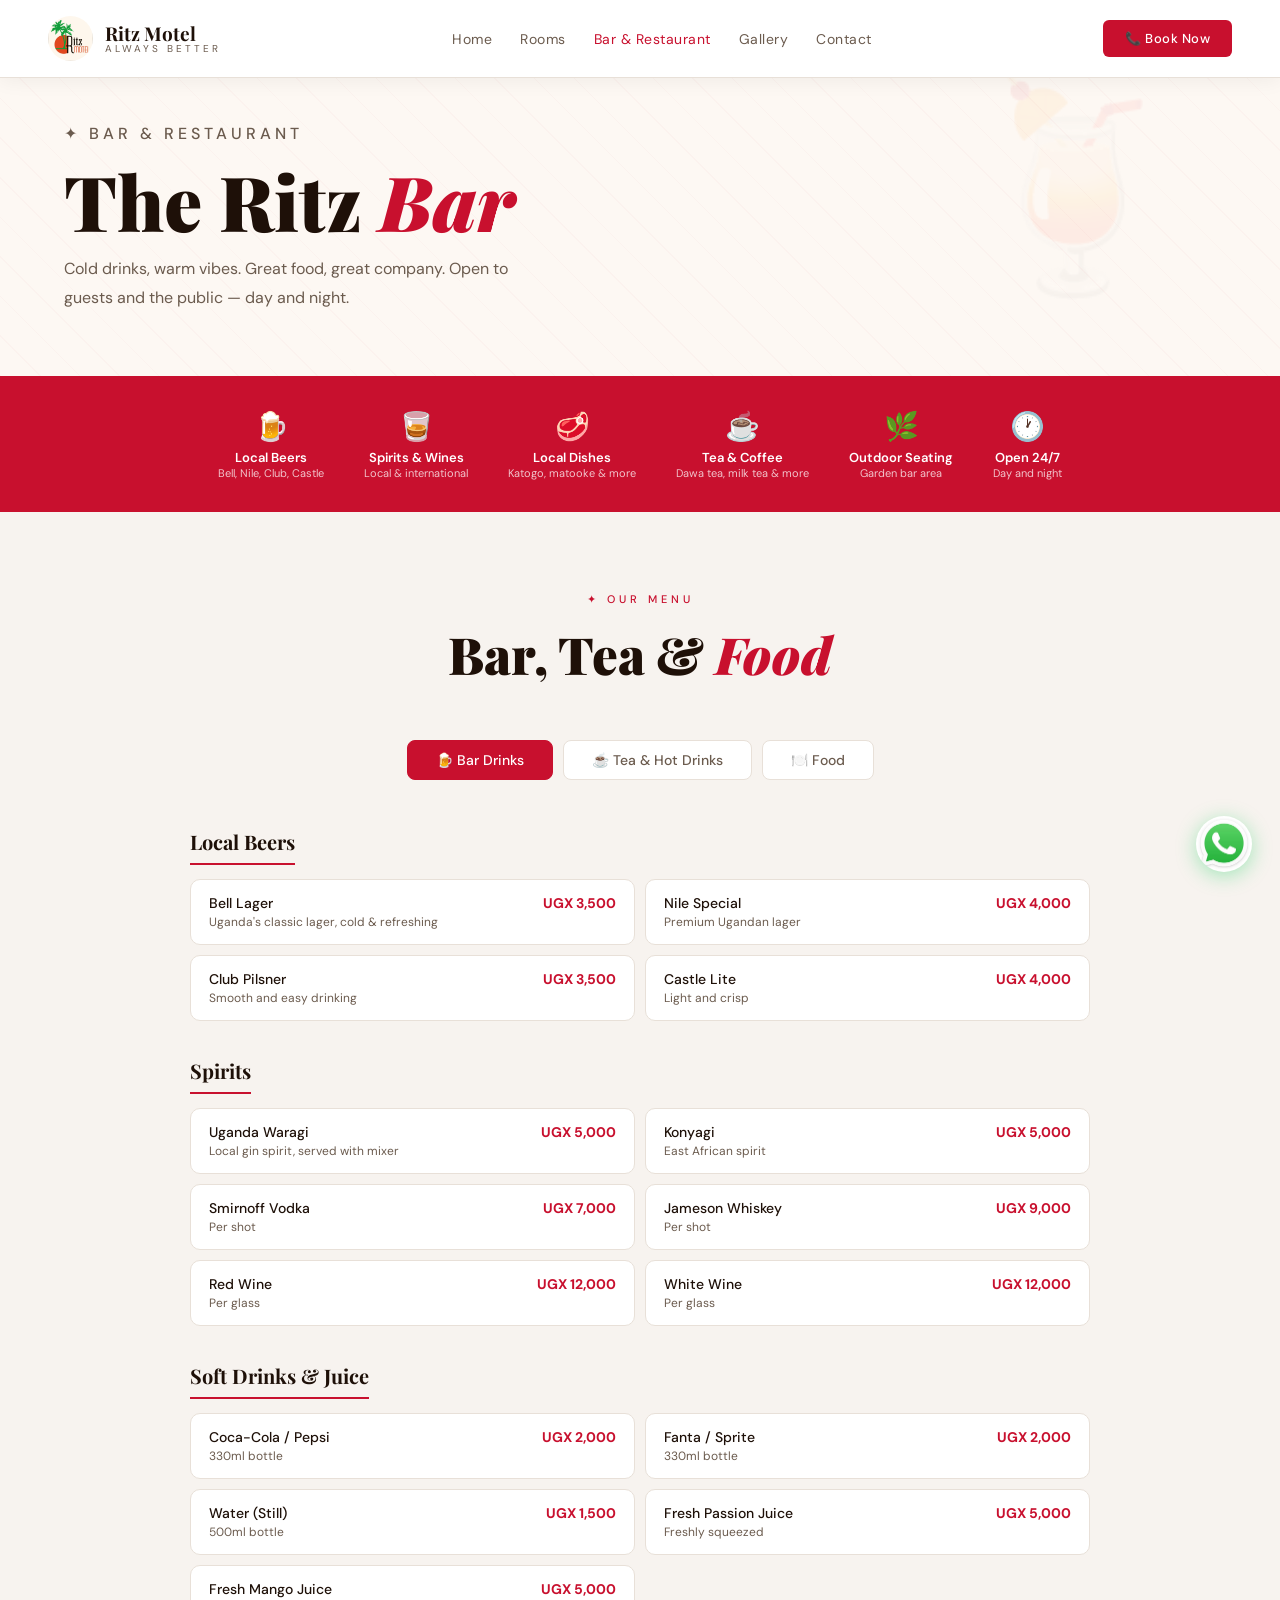
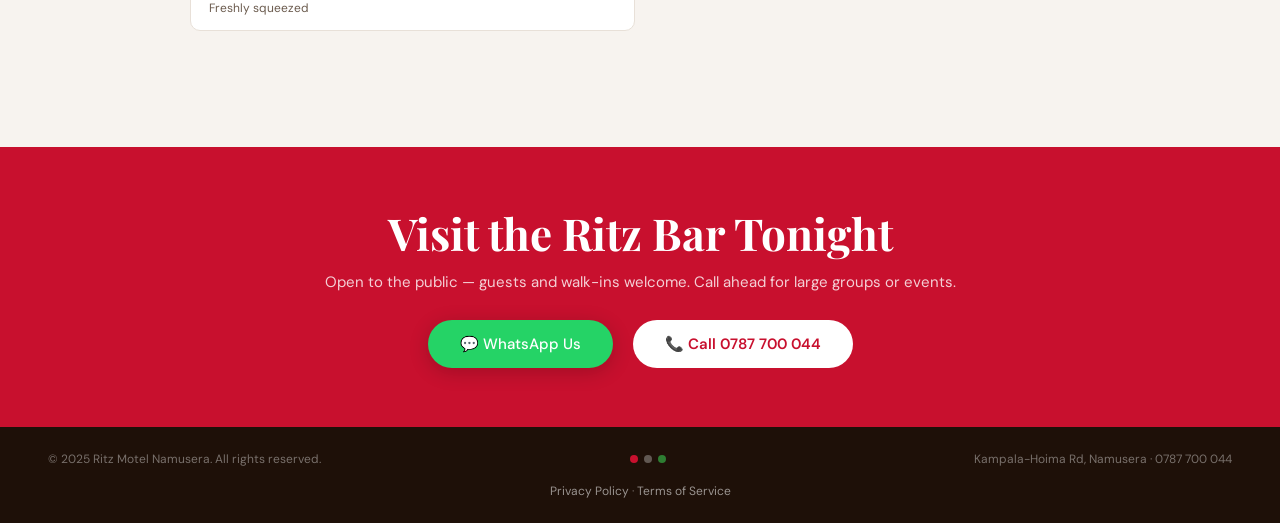
==== commit b70ec36a: "Add files via upload" ====
--- a/bar.html
+++ b/bar.html
@@ -3,7 +3,16 @@
 <head>
 <meta charset="UTF-8">
 <meta name="viewport" content="width=device-width, initial-scale=1.0">
-<title>Bar & Restaurant – Ritz Motel Namusera</title>
+<title>Bar & Restaurant – Ritz Motel Namusera | Drinks, Food & Tea</title>
+<meta name="description" content="Visit the Ritz Motel bar and restaurant. Cold beers, spirits, fresh juices, nyama choma, Ugandan dishes, tea & coffee. Open 24/7 to guests and the public.">
+<meta name="robots" content="index, follow">
+<link rel="canonical" href="https://ritzmotelnamusera.com/bar">
+<meta property="og:type" content="website">
+<meta property="og:url" content="https://ritzmotelnamusera.com/bar">
+<meta property="og:title" content="Bar & Restaurant – Ritz Motel Namusera | Drinks, Food & Tea">
+<meta property="og:description" content="Visit the Ritz Motel bar and restaurant. Cold beers, spirits, fresh juices, nyama choma, Ugandan dishes, tea & coffee. Open 24/7 to guests and the public.">
+<meta property="og:image" content="https://ritzmotelnamusera.com/entrance_night.jpg">
+<link rel="icon" type="image/jpeg" href="IMG_20260613_023639.jpg">
 <link href="https://fonts.googleapis.com/css2?family=Playfair+Display:ital,wght@0,700;0,900;1,700&family=DM+Sans:wght@300;400;500&display=swap" rel="stylesheet">
 <link rel="stylesheet" href="style.css">
 </head>
@@ -174,72 +183,7 @@
 
 <a href="https://wa.me/256787700044"><img src="images (4).jpeg" class="float-wa" title="Chat on WhatsApp"></a>
 
-<div class="nina-label" id="ninaLabel">Chat with Nina 👋</div>
-<img src="images (3).jpeg" class="nina-btn" id="ninaBtn" onclick="toggleNina()" title="Chat with Nina">
-<div class="nina-window" id="ninaWindow">
-  <div class="nina-header">
-    <img src="images (3).jpeg" class="nina-avatar">
-    <div class="nina-info"><h4>Nina</h4><p>Ritz Motel Assistant</p></div>
-    <div class="nina-status"><div class="nina-dot"></div> Online</div>
-  </div>
-  <div class="nina-msgs" id="ninaMsgs">
-    <div class="msg-time">Today</div>
-    <div class="msg bot">Hey! 🍺 Welcome to the Ritz Bar & Restaurant. Ask me about our drinks, food, or anything else!</div>
-  </div>
-  <div style="padding:6px 14px;display:none;" id="ninaTypingWrap">
-    <div class="nina-typing" style="display:flex;"><span></span><span></span><span></span></div>
-  </div>
-  <div class="nina-quick" id="quickChips">
-    <div class="q-chip" onclick="sendQuick('What beers do you have?')">🍺 Beers</div>
-    <div class="q-chip" onclick="sendQuick('What tea and hot drinks do you have?')">☕ Tea</div>
-    <div class="q-chip" onclick="sendQuick('What main dishes are available?')">🍽️ Food</div>
-  </div>
-  <div class="nina-input-row">
-    <input class="nina-input" id="ninaInput" type="text" placeholder="Ask Nina anything…" onkeydown="if(event.key==='Enter')sendMsg()">
-    <button class="nina-send" onclick="sendMsg()">➤</button>
-  </div>
-</div>
-
 <script>
-  let ninaOpen = false;
-  const labelEl = document.getElementById('ninaLabel');
-  function toggleNina() {
-    ninaOpen = !ninaOpen;
-    document.getElementById('ninaWindow').classList.toggle('open', ninaOpen);
-    labelEl.style.display = ninaOpen ? 'none' : 'block';
-  }
-  setTimeout(() => { labelEl.style.opacity='0'; labelEl.style.transition='opacity .5s'; }, 4000);
-  const history = [];
-  const SYSTEM = `You are Nina, assistant for Ritz Motel Bar & Restaurant, Namusera, Uganda. Tel: 0787700044.
-Bar: Local beers (Bell UGX3,500, Nile UGX4,000, Club UGX3,500, Castle UGX4,000), Spirits (Waragi UGX5,000, Konyagi UGX5,000, Smirnoff UGX7,000, Jameson UGX9,000), Wines (UGX12,000/glass), Fresh juices (Passion/Mango UGX5,000), Soft drinks (UGX1,500-2,000).
-Tea & Hot Drinks: Black Tea UGX3,000, Milk Tea UGX5,000, Lemon Tea UGX5,000, Dawa Tea UGX10,000, Black Coffee UGX8,000, Milk Coffee UGX7,000, Plain Milk UGX5,000, Hot Water UGX1,500, extra Honey UGX1,000.
-Food mains: Chips & Chicken UGX25,000, Beef & Chips UGX25,000, Goat Meat & Chips UGX30,000, Fish & Chips UGX35,000, Gizzard & Liver UGX30,000, Meat Katogo+Matooke UGX10,000.
-Light bites: Plain Chips UGX10,000, Potato Wedges UGX10,000, 2 Eggs UGX5,000, Beef Samosa pair UGX4,000, Chicken Samosa pair UGX5,000, Bread 3/4 slices UGX3,000.
-Ugandan staples: Plain Katogo (veg)+Matooke UGX10,000, Rice UGX5,000, Matooke UGX10,000, Cassava UGX5,000, Cowpeas UGX10,000.
-All meals come with salad/kachumbari; accompaniment can be swapped to posho, rice, spaghetti, matooke or cassava. Open 24/7. Keep replies short and helpful.`;
-  function appendMsg(text, who) {
-    const msgs = document.getElementById('ninaMsgs');
-    const d = document.createElement('div'); d.className = `msg ${who}`;
-    d.innerHTML = text.replace(/\n/g,'<br>'); msgs.appendChild(d); msgs.scrollTop = msgs.scrollHeight;
-  }
-  function setTyping(show) { document.getElementById('ninaTypingWrap').style.display = show ? 'block' : 'none'; }
-  async function sendMsg() {
-    const inp = document.getElementById('ninaInput');
-    const text = inp.value.trim(); if (!text) return;
-    inp.value = ''; appendMsg(text, 'user');
-    history.push({ role: 'user', content: text });
-    document.getElementById('quickChips').style.display = 'none'; setTyping(true);
-    try {
-      const res = await fetch('https://api.anthropic.com/v1/messages', {
-        method: 'POST', headers: { 'Content-Type': 'application/json' },
-        body: JSON.stringify({ model: 'claude-sonnet-4-6', max_tokens: 1000, system: SYSTEM, messages: history })
-      });
-      const data = await res.json();
-      const reply = data.content?.[0]?.text || "Please call us on 0787700044 😊";
-      setTyping(false); appendMsg(reply, 'bot'); history.push({ role: 'assistant', content: reply });
-    } catch(e) { setTyping(false); appendMsg("Please call us on 0787700044 📞", 'bot'); }
-  }
-  function sendQuick(msg) { document.getElementById('ninaInput').value = msg; sendMsg(); }
 
   function switchTab(tab, btn) {
     document.querySelectorAll('.menu-panel').forEach(p => p.classList.remove('active'));
--- a/style.css
+++ b/style.css
@@ -575,6 +575,7 @@
     display: flex; align-items: center; justify-content: center;
     font-size: 90px; position: relative; overflow: hidden;
   }
+  .room-detail-img img { width: 100%; height: 100%; object-fit: cover; display: block; }
   .room-detail-img.r1 { background: linear-gradient(135deg, #FFE4E7, #FFCCD2); }
   .room-detail-img.r2 { background: linear-gradient(135deg, #E8F5E9, #C8E6C9); }
   .room-detail-img.r3 { background: linear-gradient(135deg, #FFF3E0, #FFE0B2); }
@@ -671,6 +672,11 @@
     aspect-ratio: 4/3; cursor: pointer;
   }
   .g-item.wide { grid-column: span 2; }
+  .g-item img {
+    width: 100%; height: 100%; object-fit: cover;
+    display: block; transition: transform .35s;
+  }
+  .g-item:hover img { transform: scale(1.04); }
   .g-placeholder {
     width: 100%; height: 100%;
     display: flex; flex-direction: column; align-items: center; justify-content: center;
@@ -718,9 +724,13 @@
     .book-banner { padding: 48px 24px; }
     .menu-section { padding: 60px 24px; }
     .menu-items-grid { grid-template-columns: 1fr; }
-    .gallery-section { padding: 60px 24px; }
-    .gallery-grid { grid-template-columns: 1fr 1fr; }
-    .g-item.wide { grid-column: span 1; }
+    .gallery-section { padding: 48px 20px; }
+    .gallery-grid { grid-template-columns: 1fr; gap: 16px; }
+    .g-item, .g-item.wide { grid-column: span 1; aspect-ratio: 16/11; }
+    .g-placeholder .g-icon { font-size: 48px; }
+    .g-placeholder .g-lbl { font-size: 13px; }
+    .gallery-filters { gap: 8px; }
+    .gf-btn { padding: 7px 16px; font-size: 12.5px; }
     .bar-hero-strip { padding: 24px; gap: 24px; }
   }
 
@@ -875,3 +885,63 @@
     transition: background .2s, color .2s;
   }
   .btn-outline-red:hover { background: var(--red); color: white; }
+
+  /* ── BOOKING FORM ── */
+  .booking-form-section {
+    background: var(--cream); padding: 80px 60px; text-align: center;
+  }
+  .booking-form-section .sec-head { margin-bottom: 40px; }
+  .booking-form-section .sec-head h2 {
+    font-family: 'Playfair Display', serif;
+    font-size: clamp(30px, 4vw, 52px); font-weight: 900; color: var(--text); margin: 10px 0 12px;
+  }
+  .booking-form-section .sec-head h2 em { color: var(--red); font-style: italic; }
+  .bf-card {
+    max-width: 680px; margin: 0 auto;
+    background: white; border-radius: 20px;
+    padding: 36px 32px; border: 1px solid var(--border);
+    box-shadow: 0 8px 40px rgba(0,0,0,0.07); text-align: left;
+  }
+  .bf-grid { display: grid; grid-template-columns: 1fr 1fr; gap: 16px; margin-bottom: 16px; }
+  .bf-field { display: flex; flex-direction: column; gap: 6px; }
+  .bf-field label { font-size: 13px; font-weight: 600; color: var(--text); }
+  .bf-field input, .bf-field select, .bf-field textarea {
+    padding: 13px 16px; border: 1.5px solid var(--border); border-radius: 12px;
+    font-family: 'DM Sans', sans-serif; font-size: 14px; color: var(--text);
+    background: var(--off-white); outline: none;
+    transition: border-color .2s, box-shadow .2s, background .2s;
+    box-sizing: border-box; width: 100%;
+  }
+  .bf-field input:focus, .bf-field select:focus, .bf-field textarea:focus {
+    border-color: var(--red); background: white;
+    box-shadow: 0 0 0 3px rgba(200,16,46,0.08);
+  }
+  .bf-field select { appearance: none; background-image: url("data:image/svg+xml,%3Csvg xmlns='http://www.w3.org/2000/svg' width='12' height='8' viewBox='0 0 12 8'%3E%3Cpath d='M1 1l5 5 5-5' stroke='%23999' stroke-width='1.5' fill='none'/%3E%3C/svg%3E"); background-repeat: no-repeat; background-position: right 16px center; padding-right: 40px; }
+  .bf-field input[type="date"] { color-scheme: light; }
+  .bf-field textarea { resize: vertical; min-height: 80px; line-height: 1.6; }
+  .bf-submit {
+    width: 100%; background: #25D366; color: white; border: none;
+    padding: 16px; border-radius: 12px; font-size: 15px; font-weight: 600;
+    cursor: pointer; font-family: 'DM Sans', sans-serif; margin-top: 16px;
+    letter-spacing: 0.3px; transition: opacity .2s, transform .15s;
+    box-shadow: 0 4px 20px rgba(37,211,102,0.3);
+    display: flex; align-items: center; justify-content: center; gap: 8px;
+  }
+  .bf-submit:hover { opacity: 0.92; transform: translateY(-1px); }
+  .bf-submit:active { transform: translateY(0); }
+  .bf-note {
+    text-align: center; font-size: 12px; color: var(--text-soft);
+    margin-top: 10px; margin-bottom: 0;
+  }
+  .bf-msg {
+    font-size: 13.5px; padding: 10px 14px; border-radius: 10px;
+    font-weight: 500; display: none; margin-top: 12px; text-align: center;
+  }
+  .bf-msg.ok { color: #2e7d32; background: #E8F5E9; display: block; }
+  .bf-msg.err { color: var(--red); background: #FFEBEE; display: block; }
+
+  @media (max-width: 768px) {
+    .booking-form-section { padding: 60px 24px; }
+    .bf-card { padding: 24px 18px; border-radius: 16px; }
+    .bf-grid { grid-template-columns: 1fr; gap: 14px; }
+  }
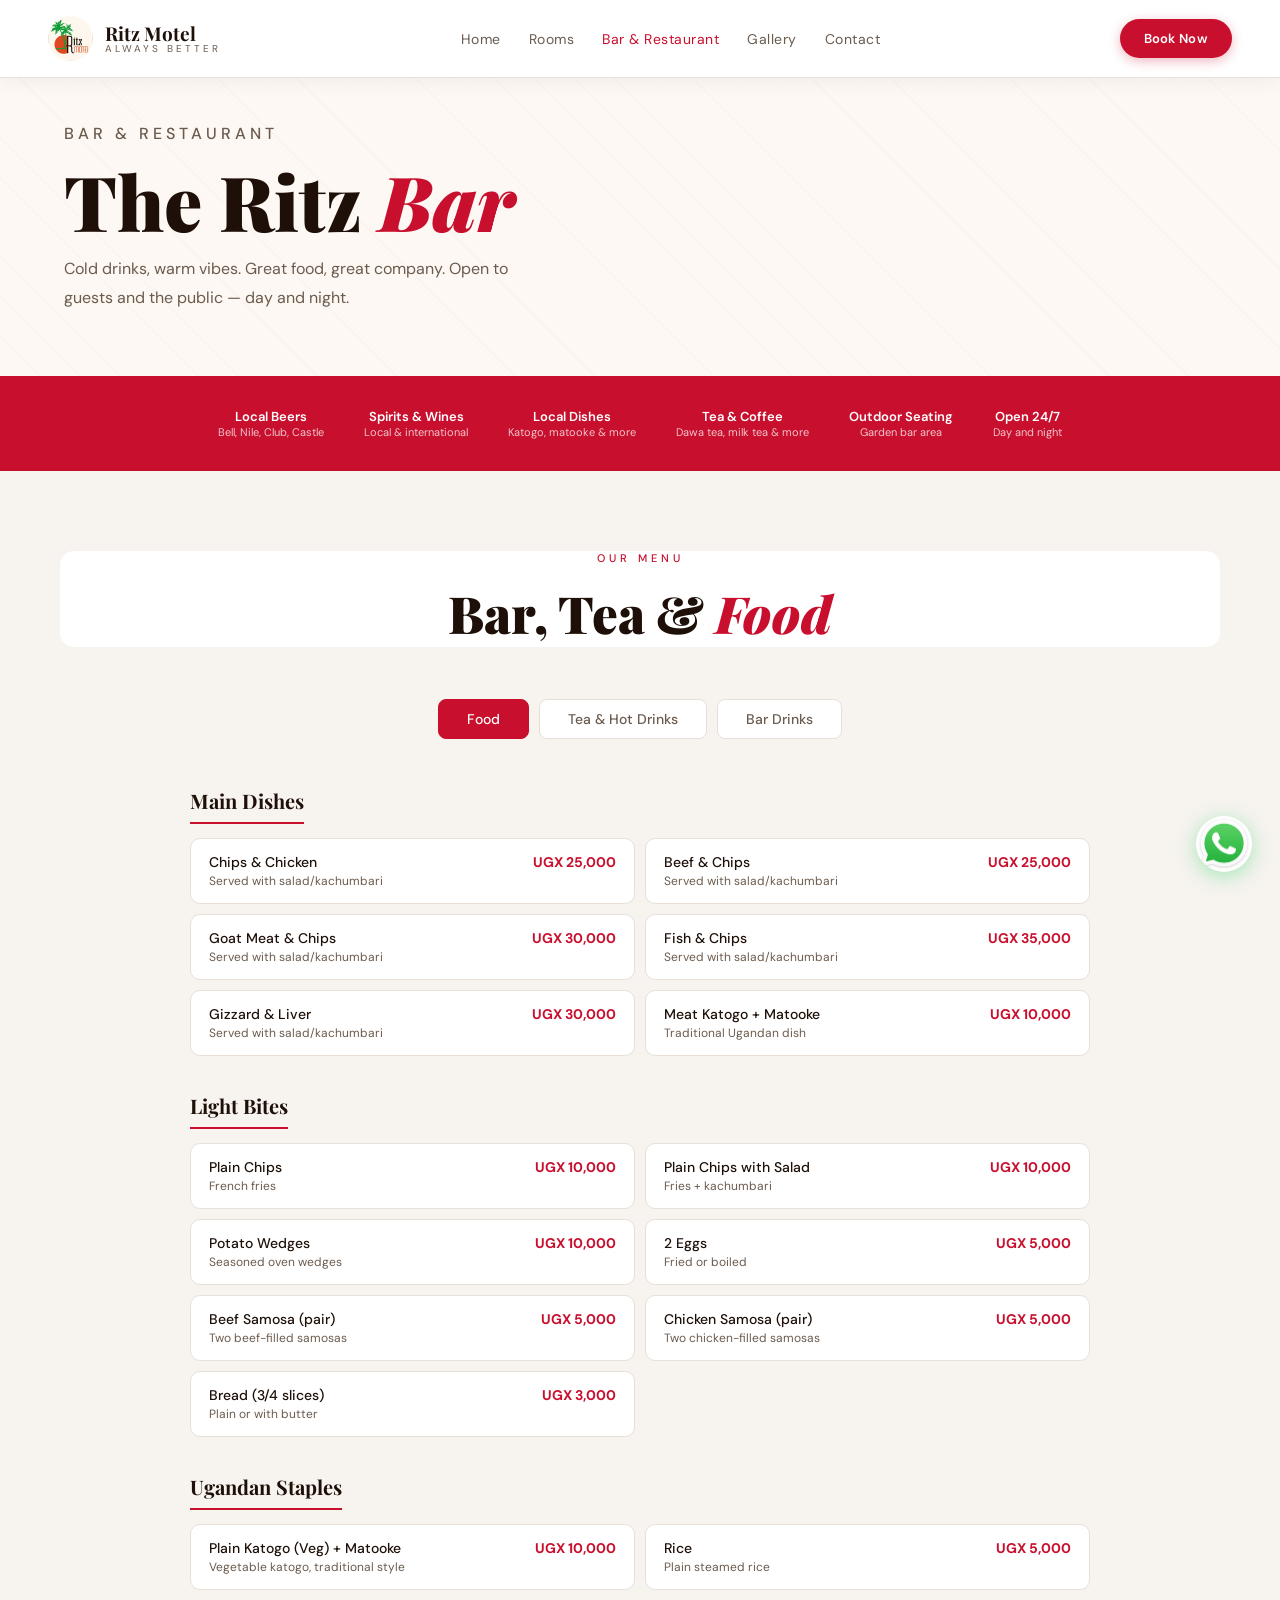
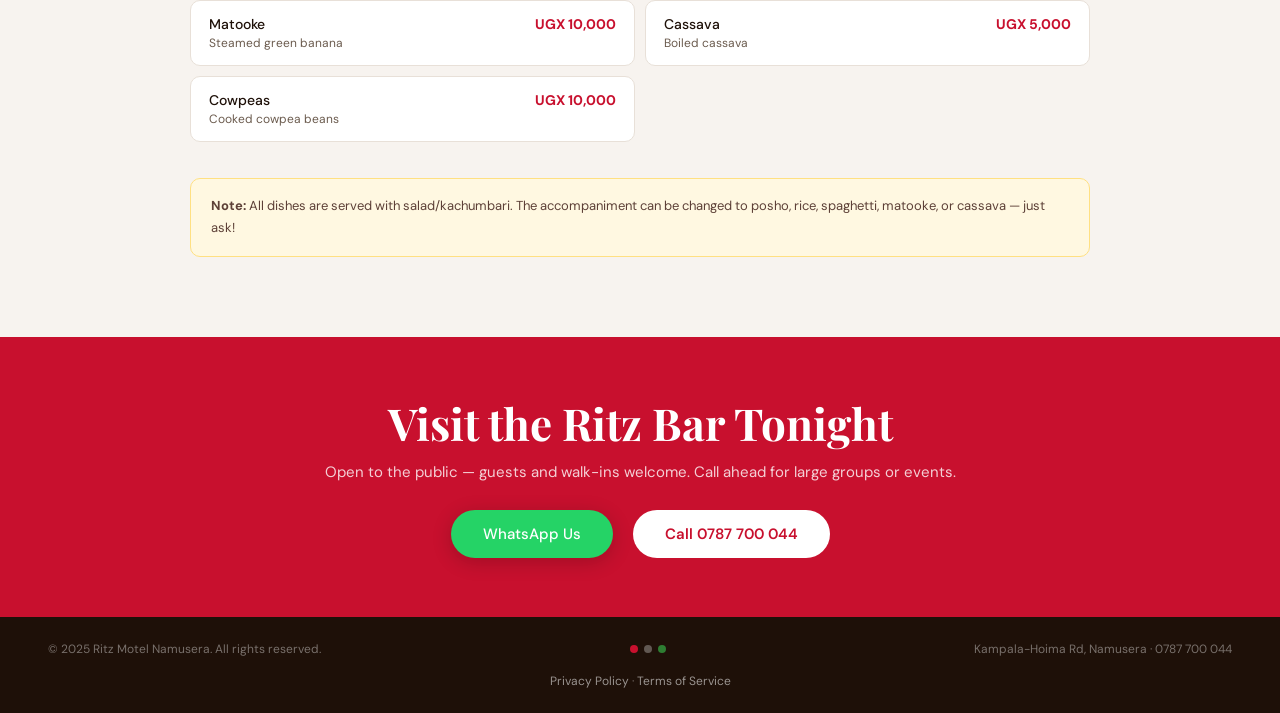
==== commit 7e847a3f: "Add files via upload" ====
--- a/bar.html
+++ b/bar.html
@@ -31,97 +31,44 @@
     <li><a href="gallery.html">Gallery</a></li>
     <li><a href="index.html#contact">Contact</a></li>
   </ul>
-  <a href="tel:+256787700044" class="nav-cta">📞 Book Now</a>
-  <button class="nav-toggle" onclick="document.getElementById('navLinks').classList.toggle('open')">☰</button>
+  <a href="index.html#book" class="nav-cta">Book Now</a>
+  <button class="nav-toggle" onclick="document.getElementById('navLinks').classList.toggle('open')" aria-label="Menu"><svg width="22" height="22" viewBox="0 0 24 24" fill="none" stroke="currentColor" stroke-width="2" stroke-linecap="round"><path d="M4 7h16M4 12h16M4 17h16"/></svg></button>
 </nav>
 
 <!-- PAGE HERO -->
 <section class="page-hero">
   <div class="page-hero-content">
-    <p class="sec-label">✦ Bar & Restaurant</p>
+    <p class="sec-label">Bar & Restaurant</p>
     <h1>The Ritz <em>Bar</em></h1>
     <p>Cold drinks, warm vibes. Great food, great company. Open to guests and the public — day and night.</p>
   </div>
-  <div class="page-hero-deco">🍹</div>
-</section>
+  </section>
 
 <!-- BAR HIGHLIGHTS STRIP -->
 <div class="bar-hero-strip">
-  <div class="bhs-item"><div class="bhi">🍺</div><h4>Local Beers</h4><p>Bell, Nile, Club, Castle</p></div>
-  <div class="bhs-item"><div class="bhi">🥃</div><h4>Spirits & Wines</h4><p>Local & international</p></div>
-  <div class="bhs-item"><div class="bhi">🥩</div><h4>Local Dishes</h4><p>Katogo, matooke & more</p></div>
-  <div class="bhs-item"><div class="bhi">☕</div><h4>Tea & Coffee</h4><p>Dawa tea, milk tea & more</p></div>
-  <div class="bhs-item"><div class="bhi">🌿</div><h4>Outdoor Seating</h4><p>Garden bar area</p></div>
-  <div class="bhs-item"><div class="bhi">🕐</div><h4>Open 24/7</h4><p>Day and night</p></div>
+  <div class="bhs-item"><h4>Local Beers</h4><p>Bell, Nile, Club, Castle</p></div>
+  <div class="bhs-item"><h4>Spirits & Wines</h4><p>Local & international</p></div>
+  <div class="bhs-item"><h4>Local Dishes</h4><p>Katogo, matooke & more</p></div>
+  <div class="bhs-item"><h4>Tea & Coffee</h4><p>Dawa tea, milk tea & more</p></div>
+  <div class="bhs-item"><h4>Outdoor Seating</h4><p>Garden bar area</p></div>
+  <div class="bhs-item"><h4>Open 24/7</h4><p>Day and night</p></div>
 </div>
 
 <!-- MENU SECTION -->
 <section class="menu-section">
   <div class="sec-head">
-    <p class="sec-label">✦ Our Menu</p>
+    <p class="sec-label">Our Menu</p>
     <h2>Bar, Tea & <em>Food</em></h2>
   </div>
 
-  <div class="menu-tabs">
-    <button class="menu-tab active" onclick="switchTab('drinks', this)">🍺 Bar Drinks</button>
-    <button class="menu-tab" onclick="switchTab('tea', this)">☕ Tea & Hot Drinks</button>
-    <button class="menu-tab" onclick="switchTab('food', this)">🍽️ Food</button>
-  </div>
-
-  <!-- BAR DRINKS PANEL -->
-  <div class="menu-panel active" id="tab-drinks">
-    <div class="menu-cat">
-      <h3>Local Beers</h3>
-      <div class="menu-items-grid">
-        <div class="menu-item"><div class="mi-left"><div class="mi-name">Bell Lager</div><div class="mi-desc">Uganda's classic lager, cold & refreshing</div></div><div class="mi-price">UGX 3,500</div></div>
-        <div class="menu-item"><div class="mi-left"><div class="mi-name">Nile Special</div><div class="mi-desc">Premium Ugandan lager</div></div><div class="mi-price">UGX 4,000</div></div>
-        <div class="menu-item"><div class="mi-left"><div class="mi-name">Club Pilsner</div><div class="mi-desc">Smooth and easy drinking</div></div><div class="mi-price">UGX 3,500</div></div>
-        <div class="menu-item"><div class="mi-left"><div class="mi-name">Castle Lite</div><div class="mi-desc">Light and crisp</div></div><div class="mi-price">UGX 4,000</div></div>
-      </div>
-    </div>
-    <div class="menu-cat">
-      <h3>Spirits</h3>
-      <div class="menu-items-grid">
-        <div class="menu-item"><div class="mi-left"><div class="mi-name">Uganda Waragi</div><div class="mi-desc">Local gin spirit, served with mixer</div></div><div class="mi-price">UGX 5,000</div></div>
-        <div class="menu-item"><div class="mi-left"><div class="mi-name">Konyagi</div><div class="mi-desc">East African spirit</div></div><div class="mi-price">UGX 5,000</div></div>
-        <div class="menu-item"><div class="mi-left"><div class="mi-name">Smirnoff Vodka</div><div class="mi-desc">Per shot</div></div><div class="mi-price">UGX 7,000</div></div>
-        <div class="menu-item"><div class="mi-left"><div class="mi-name">Jameson Whiskey</div><div class="mi-desc">Per shot</div></div><div class="mi-price">UGX 9,000</div></div>
-        <div class="menu-item"><div class="mi-left"><div class="mi-name">Red Wine</div><div class="mi-desc">Per glass</div></div><div class="mi-price">UGX 12,000</div></div>
-        <div class="menu-item"><div class="mi-left"><div class="mi-name">White Wine</div><div class="mi-desc">Per glass</div></div><div class="mi-price">UGX 12,000</div></div>
-      </div>
-    </div>
-    <div class="menu-cat">
-      <h3>Soft Drinks & Juice</h3>
-      <div class="menu-items-grid">
-        <div class="menu-item"><div class="mi-left"><div class="mi-name">Coca-Cola / Pepsi</div><div class="mi-desc">330ml bottle</div></div><div class="mi-price">UGX 2,000</div></div>
-        <div class="menu-item"><div class="mi-left"><div class="mi-name">Fanta / Sprite</div><div class="mi-desc">330ml bottle</div></div><div class="mi-price">UGX 2,000</div></div>
-        <div class="menu-item"><div class="mi-left"><div class="mi-name">Water (Still)</div><div class="mi-desc">500ml bottle</div></div><div class="mi-price">UGX 1,500</div></div>
-        <div class="menu-item"><div class="mi-left"><div class="mi-name">Fresh Passion Juice</div><div class="mi-desc">Freshly squeezed</div></div><div class="mi-price">UGX 5,000</div></div>
-        <div class="menu-item"><div class="mi-left"><div class="mi-name">Fresh Mango Juice</div><div class="mi-desc">Freshly squeezed</div></div><div class="mi-price">UGX 5,000</div></div>
-      </div>
-    </div>
-  </div>
-
-  <!-- TEA & HOT DRINKS PANEL -->
-  <div class="menu-panel" id="tab-tea">
-    <div class="menu-cat">
-      <h3>Tea & Coffee</h3>
-      <div class="menu-items-grid">
-        <div class="menu-item"><div class="mi-left"><div class="mi-name">Black Tea</div><div class="mi-desc">Plain, no milk</div></div><div class="mi-price">UGX 3,000</div></div>
-        <div class="menu-item"><div class="mi-left"><div class="mi-name">Milk Tea</div><div class="mi-desc">Tea with fresh milk</div></div><div class="mi-price">UGX 5,000</div></div>
-        <div class="menu-item"><div class="mi-left"><div class="mi-name">Lemon Tea</div><div class="mi-desc">Tea with fresh lemon</div></div><div class="mi-price">UGX 5,000</div></div>
-        <div class="menu-item"><div class="mi-left"><div class="mi-name">Dawa Tea</div><div class="mi-desc">Ginger, lemon & honey herbal tea</div></div><div class="mi-price">UGX 10,000</div></div>
-        <div class="menu-item"><div class="mi-left"><div class="mi-name">Black Coffee</div><div class="mi-desc">Strong Ugandan coffee</div></div><div class="mi-price">UGX 8,000</div></div>
-        <div class="menu-item"><div class="mi-left"><div class="mi-name">Milk Coffee</div><div class="mi-desc">Coffee with fresh milk</div></div><div class="mi-price">UGX 7,000</div></div>
-        <div class="menu-item"><div class="mi-left"><div class="mi-name">Plain Milk</div><div class="mi-desc">Fresh whole milk, hot or cold</div></div><div class="mi-price">UGX 5,000</div></div>
-        <div class="menu-item"><div class="mi-left"><div class="mi-name">Hot Water</div><div class="mi-desc">Per flask</div></div><div class="mi-price">UGX 1,500</div></div>
-        <div class="menu-item"><div class="mi-left"><div class="mi-name">Honey (Extra)</div><div class="mi-desc">Added to any drink</div></div><div class="mi-price">UGX 1,000</div></div>
-      </div>
-    </div>
+    <div class="menu-tabs">
+    <button class="menu-tab active" onclick="switchTab('food', this)">Food</button>
+    <button class="menu-tab" onclick="switchTab('tea', this)">Tea & Hot Drinks</button>
+    <button class="menu-tab" onclick="switchTab('drinks', this)">Bar Drinks</button>
   </div>
 
   <!-- FOOD PANEL -->
-  <div class="menu-panel" id="tab-food">
+  <div class="menu-panel active" id="tab-food">
     <div class="menu-cat">
       <h3>Main Dishes</h3>
       <div class="menu-items-grid">
@@ -140,7 +87,7 @@
         <div class="menu-item"><div class="mi-left"><div class="mi-name">Plain Chips with Salad</div><div class="mi-desc">Fries + kachumbari</div></div><div class="mi-price">UGX 10,000</div></div>
         <div class="menu-item"><div class="mi-left"><div class="mi-name">Potato Wedges</div><div class="mi-desc">Seasoned oven wedges</div></div><div class="mi-price">UGX 10,000</div></div>
         <div class="menu-item"><div class="mi-left"><div class="mi-name">2 Eggs</div><div class="mi-desc">Fried or boiled</div></div><div class="mi-price">UGX 5,000</div></div>
-        <div class="menu-item"><div class="mi-left"><div class="mi-name">Beef Samosa (pair)</div><div class="mi-desc">Two beef-filled samosas</div></div><div class="mi-price">UGX 4,000</div></div>
+        <div class="menu-item"><div class="mi-left"><div class="mi-name">Beef Samosa (pair)</div><div class="mi-desc">Two beef-filled samosas</div></div><div class="mi-price">UGX 5,000</div></div>
         <div class="menu-item"><div class="mi-left"><div class="mi-name">Chicken Samosa (pair)</div><div class="mi-desc">Two chicken-filled samosas</div></div><div class="mi-price">UGX 5,000</div></div>
         <div class="menu-item"><div class="mi-left"><div class="mi-name">Bread (3/4 slices)</div><div class="mi-desc">Plain or with butter</div></div><div class="mi-price">UGX 3,000</div></div>
       </div>
@@ -156,7 +103,59 @@
       </div>
     </div>
     <div style="background:#FFF8E1;border:1px solid #FFE082;border-radius:10px;padding:16px 20px;margin-top:8px;font-size:13px;color:#5D4037;line-height:1.7;">
-      <strong>📝 Note:</strong> All dishes are served with salad/kachumbari. The accompaniment can be changed to posho, rice, spaghetti, matooke, or cassava — just ask!
+      <strong>Note:</strong> All dishes are served with salad/kachumbari. The accompaniment can be changed to posho, rice, spaghetti, matooke, or cassava — just ask!
+    </div>
+  </div>
+
+  <!-- TEA & HOT DRINKS PANEL -->
+  <div class="menu-panel" id="tab-tea">
+    <div class="menu-cat">
+      <h3>Tea & Coffee</h3>
+      <div class="menu-items-grid">
+        <div class="menu-item"><div class="mi-left"><div class="mi-name">Black Tea</div><div class="mi-desc">Plain, no milk</div></div><div class="mi-price">UGX 3,000</div></div>
+        <div class="menu-item"><div class="mi-left"><div class="mi-name">Milk Tea</div><div class="mi-desc">Tea with fresh milk</div></div><div class="mi-price">UGX 5,000</div></div>
+        <div class="menu-item"><div class="mi-left"><div class="mi-name">Lemon Tea</div><div class="mi-desc">Tea with fresh lemon</div></div><div class="mi-price">UGX 5,000</div></div>
+        <div class="menu-item"><div class="mi-left"><div class="mi-name">Dawa Tea</div><div class="mi-desc">Ginger, lemon & honey herbal tea</div></div><div class="mi-price">UGX 10,000</div></div>
+        <div class="menu-item"><div class="mi-left"><div class="mi-name">Black Coffee</div><div class="mi-desc">Strong Ugandan coffee</div></div><div class="mi-price">UGX 8,000</div></div>
+        <div class="menu-item"><div class="mi-left"><div class="mi-name">Milk Coffee</div><div class="mi-desc">Coffee with fresh milk</div></div><div class="mi-price">UGX 7,000</div></div>
+        <div class="menu-item"><div class="mi-left"><div class="mi-name">Plain Milk</div><div class="mi-desc">Fresh whole milk, hot or cold</div></div><div class="mi-price">UGX 5,000</div></div>
+        <div class="menu-item"><div class="mi-left"><div class="mi-name">Hot Water</div><div class="mi-desc">Per flask</div></div><div class="mi-price"UGX 3,000</div></div>
+        <div class="menu-item"><div class="mi-left"><div class="mi-name">Honey (Extra)</div><div class="mi-desc">Added to any drink</div></div><div class="mi-price">UGX 1,000</div></div>
+      </div>
+    </div>
+  </div>
+
+  <!-- BAR DRINKS PANEL -->
+  <div class="menu-panel" id="tab-drinks">
+    <div class="menu-cat">
+      <h3>Local Beers</h3>
+      <div class="menu-items-grid">
+        <div class="menu-item"><div class="mi-left"><div class="mi-name">Bell Lager</div><div class="mi-desc">Uganda's classic lager, cold & refreshing</div></div><div class="mi-price">UGX 5,000</div></div>
+        <div class="menu-item"><div class="mi-left"><div class="mi-name">Nile Special</div><div class="mi-desc">Premium Ugandan lager</div></div><div class="mi-price">UGX 5,000</div></div>
+        <div class="menu-item"><div class="mi-left"><div class="mi-name">Club Pilsner</div><div class="mi-desc">Smooth and easy drinking</div></div><div class="mi-price">UGX 5,000</div></div>
+        <div class="menu-item"><div class="mi-left"><div class="mi-name">Castle Lite</div><div class="mi-desc">Light and crisp</div></div><div class="mi-price">UGX 5,000</div></div>
+      </div>
+    </div>
+    <div class="menu-cat">
+      <h3>Spirits</h3>
+      <div class="menu-items-grid">
+        <div class="menu-item"><div class="mi-left"><div class="mi-name">Uganda Waragi</div><div class="mi-desc">Local gin spirit, served with mixer</div></div><div class="mi-price">UGX 5,000</div></div>
+        <div class="menu-item"><div class="mi-left"><div class="mi-name">Konyagi</div><div class="mi-desc">East African spirit</div></div><div class="mi-price">UGX 5,000</div></div>
+        <div class="menu-item"><div class="mi-left"><div class="mi-name">Smirnoff Vodka</div><div class="mi-desc">Per shot</div></div><div class="mi-price">UGX 7,000</div></div>
+        <div class="menu-item"><div class="mi-left"><div class="mi-name">Jameson Whiskey</div><div class="mi-desc">Per shot</div></div><div class="mi-price">UGX 9,000</div></div>
+        <div class="menu-item"><div class="mi-left"><div class="mi-name">Red Wine</div><div class="mi-desc">Per glass</div></div><div class="mi-price">UGX 12,000</div></div>
+        <div class="menu-item"><div class="mi-left"><div class="mi-name">White Wine</div><div class="mi-desc">Per glass</div></div><div class="mi-price">UGX 12,000</div></div>
+      </div>
+    </div>
+    <div class="menu-cat">
+      <h3>Soft Drinks & Juice</h3>
+      <div class="menu-items-grid">
+        <div class="menu-item"><div class="mi-left"><div class="mi-name">Coca-Cola / Pepsi</div><div class="mi-desc">330ml bottle</div></div><div class="mi-price">UGX 3,000</div></div>
+        <div class="menu-item"><div class="mi-left"><div class="mi-name">Fanta / Sprite</div><div class="mi-desc">330ml bottle</div></div><div class="mi-price">UGX 3,000</div></div>
+        <div class="menu-item"><div class="mi-left"><div class="mi-name">Water (Still)</div><div class="mi-desc">500ml bottle</div></div><div class="mi-price">UGX 3,000</div></div>
+        <div class="menu-item"><div class="mi-left"><div class="mi-name">Fresh Passion Juice</div><div class="mi-desc">Freshly squeezed</div></div><div class="mi-price">UGX 5,000</div></div>
+        <div class="menu-item"><div class="mi-left"><div class="mi-name">Fresh Mango Juice</div><div class="mi-desc">Freshly squeezed</div></div><div class="mi-price">UGX 5,000</div></div>
+      </div>
     </div>
   </div>
 </section>
@@ -165,8 +164,8 @@
 <section class="book-banner">
   <h2>Visit the Ritz Bar Tonight</h2>
   <p>Open to the public — guests and walk-ins welcome. Call ahead for large groups or events.</p>
-  <a href="https://wa.me/256787700044?text=Hello%20Ritz%20Motel!%20I'd%20like%20to%20enquire%20about%20the%20bar%20and%20restaurant." class="btn-wa" target="_blank">💬 WhatsApp Us</a>
-  <a href="tel:+256787700044" class="btn-call">📞 Call 0787 700 044</a>
+  <a href="https://wa.me/256787700044?text=Hello%20Ritz%20Motel!%20I'd%20like%20to%20enquire%20about%20the%20bar%20and%20restaurant." class="btn-wa" target="_blank">WhatsApp Us</a>
+  <a href="tel:+256787700044" class="btn-call">Call 0787 700 044</a>
 </section>
 
 <!-- FOOTER -->
--- a/style.css
+++ b/style.css
@@ -21,6 +21,9 @@
     color: var(--text);
     overflow-x: hidden;
   }
+  .favicon {
+    border-radius: 50%;
+  }
 
   /* ── NAV ── */
   nav {
@@ -47,131 +50,308 @@
   .nav-links a:hover { color: var(--red); }
   .nav-cta {
     background: var(--red); color: white;
-    padding: 10px 22px; border-radius: 6px;
-    text-decoration: none; font-size: 13px; font-weight: 500;
-    letter-spacing: 0.5px; transition: background .2s;
-  }
-  .nav-cta:hover { background: var(--red-dark); }
-
-  /* ── HERO ── */
+    padding: 11px 24px; border-radius: 50px;
+    text-decoration: none; font-size: 13px; font-weight: 600;
+    letter-spacing: 0.3px; transition: all .2s;
+    box-shadow: 0 3px 12px rgba(200,16,46,0.3);
+    white-space: nowrap;
+  }
+  .nav-cta:hover { background: var(--red-dark); transform: translateY(-1px); box-shadow: 0 5px 18px rgba(200,16,46,0.4); }
+
+    /* ── HERO (CAROUSEL VERSION) ── */
   .hero {
-    min-height: 100vh;
-    background: var(--cream);
-    display: flex; align-items: center;
-    position: relative; overflow: hidden;
-    padding-top: 76px;
-  }
-  .hero {
-  position: relative;
-  width: 100%;
-  height: 100vh;
-  overflow: hidden;
-  display: flex;
-  align-items: center;
-  justify-content: center;
-}
-
-/* Motel building photo as background */
-.hero-bg {
-  position: absolute;
-  inset: 0;
-  background: url('motel-building.jpg') center/cover no-repeat;
-  z-index: 0;
-}
-
-/* Dark overlay so text stays readable */
-.hero-bg::after {
-  content: '';
-  position: absolute;
-  inset: 0;
-  background: rgba(0, 0, 0, 0.45);
-}
-
-/* Particle video — blend mode removes dark background */
-.hero-video {
-  position: absolute;
-  inset: 0;
-  width: 100%;
-  height: 100%;
-  object-fit: cover;
-  mix-blend-mode: screen; /* 👈 this is the magic */
-  z-index: 1;
-  opacity: 0.85;
-}
-
-/* Text on top of everything */
-.hero-content {
-  position: relative;
-  z-index: 2;
-  text-align: center;
-  color: #fff;
-}
-
-.hero-content h1 {
-  font-size: 3rem;
-  margin-bottom: 0.5rem;
-}
-
-.hero-content p {
-  font-size: 1.2rem;
-  margin-bottom: 1.5rem;
-  opacity: 0.9;
-}
-
-
+    position: relative;
+    width: 100%;
+    height: 100vh;
+    max-height: 100vh;
+    display: flex;
+    align-items: center;
+    justify-content: center;
+    overflow: hidden;
+    background: #1a1a1a;
+  }
+
+  /* Image Carousel */
+  .hero-carousel {
+    position: absolute;
+    inset: 0;
+    width: 100%;
+    height: 100%;
+  }
+
+  .carousel-slide {
+    position: absolute;
+    inset: 0;
+    width: 100%;
+    height: 100%;
+    background-size: cover;
+    background-position: center;
+    opacity: 0;
+    transition: opacity 1s ease-in-out;
+  }
+
+  .carousel-slide.active {
+    opacity: 1;
+  }
+
+  /* Dark overlay for text contrast */
+  .hero-overlay {
+    position: absolute;
+    inset: 0;
+    background: rgba(0, 0, 0, 0.45);
+    z-index: 1;
+  }
+
+  /* Hero Content */
   .hero-content {
-    position: relative; z-index: 2;
-    padding: 0 80px; max-width: 600px;
-    animation: fadeUp .8s ease both;
-  }
+    position: relative;
+    z-index: 2;
+    text-align: center;
+    color: white;
+    max-width: 800px;
+    padding: 2rem;
+    animation: fadeInUp 0.8s ease-out;
+  }
+
   .hero-tag {
-    display: inline-flex; align-items: center; gap: 8px;
-    background: var(--green-light); color: var(--green);
-    font-size: 12px; letter-spacing: 2px; text-transform: uppercase;
-    padding: 6px 16px; border-radius: 20px; margin-bottom: 24px;
+    font-size: 0.875rem;
+    letter-spacing: 0.15em;
+    text-transform: uppercase;
+    color: var(--gold);
+    margin-bottom: 1rem;
     font-weight: 500;
   }
+
   .hero h1 {
     font-family: 'Playfair Display', serif;
-    font-size: clamp(52px, 7vw, 90px);
-    font-weight: 900; color: var(--text);
-    line-height: 0.95; margin-bottom: 6px;
-  }
-  .hero h1 em { font-style: italic; color: var(--red); }
+    font-size: clamp(3rem, 8vw, 6.5rem);
+    font-weight: 900;
+    line-height: 1.1;
+    margin-bottom: 0.5rem;
+    letter-spacing: -0.02em;
+  }
+
+  .hero h1 em {
+    font-style: italic;
+    color: var(--gold);
+  }
+
   .hero-sub {
-    font-size: 13px; color: var(--text-soft); letter-spacing: 3px;
-    text-transform: uppercase; margin-bottom: 20px;
-  }
-  .hero-bar { width: 56px; height: 3px; background: linear-gradient(to right, var(--red), var(--green)); margin-bottom: 22px; }
-  .hero p { font-size: 17px; color: var(--red); line-height: 1.75; margin-bottom: 36px; max-width: 460px; }
-  .hero-btns { display: flex; gap: 14px; flex-wrap: wrap; }
+    font-size: 1.125rem;
+    color: #e5e7eb;
+    margin-bottom: 1.5rem;
+    letter-spacing: 0.05em;
+    font-weight: 300;
+  }
+
+  .hero-bar {
+    width: 60px;
+    height: 3px;
+    background: var(--gold);
+    margin: 1.5rem auto;
+  }
+
+  .hero-content > p:last-of-type {
+    font-size: 1.125rem;
+    line-height: 1.6;
+    color: #d1d5db;
+    margin-bottom: 2rem;
+    max-width: 600px;
+    margin-left: auto;
+    margin-right: auto;
+    font-weight: 300;
+  }
+
+  .hero-btns {
+    display: flex;
+    gap: 1rem;
+    justify-content: center;
+    flex-wrap: wrap;
+  }
+
   .btn-red {
-    background: var(--red); color: white;
-    padding: 14px 30px; border-radius: 6px;
-    text-decoration: none; font-size: 14px; font-weight: 500;
-    transition: background .2s, transform .2s;
-  }
-  .btn-red:hover { background: var(--red-dark); transform: translateY(-2px); }
+    padding: 1rem 2rem;
+    background: var(--red);
+    color: white;
+    text-decoration: none;
+    border-radius: 0.5rem;
+    font-weight: 600;
+    transition: all 0.3s ease;
+    cursor: pointer;
+    display: inline-block;
+    border: none;
+    font-size: 1rem;
+  }
+
+  .btn-red:hover {
+    background: var(--red-dark);
+    transform: translateY(-2px);
+    box-shadow: 0 10px 25px rgba(200, 16, 46, 0.3);
+  }
+
   .btn-ghost {
-    border: 2px solid var(--border); color: var(--text);
-    padding: 14px 30px; border-radius: 6px;
-    text-decoration: none; font-size: 14px; font-weight: 500;
-    transition: border-color .2s, transform .2s;
-  }
-  .btn-ghost:hover { border-color: var(--red); color: var(--red); transform: translateY(-2px); }
-
-  /* floating contact card */
-  .hero-float {
-    position: absolute; right: 60px; bottom: 60px;
-    background: white; border-radius: 14px;
-    padding: 20px 28px;
-    box-shadow: 0 8px 40px rgba(200,16,46,0.15);
-    border: 1px solid var(--border); z-index: 2;
-    animation: fadeUp 1s .3s ease both;
-  }
-  .hero-float p { font-size: 11px; color: var(--text-soft); letter-spacing: 2px; text-transform: uppercase; margin-bottom: 4px; }
-  .hero-float a { font-size: 20px; font-weight: 700; color: var(--red); text-decoration: none; display: block; margin-bottom: 6px; }
-  .hero-float span { font-size: 12px; color: var(--text-soft); }
+    padding: 1rem 2rem;
+    background: transparent;
+    color: white;
+    text-decoration: none;
+    border: 2px solid white;
+    border-radius: 0.5rem;
+    font-weight: 600;
+    transition: all 0.3s ease;
+    cursor: pointer;
+    display: inline-block;
+    font-size: 1rem;
+  }
+
+  .btn-ghost:hover {
+    background: white;
+    color: #1a1a1a;
+    transform: translateY(-2px);
+  }
+
+  /* Carousel Dots */
+  .carousel-dots {
+    position: absolute;
+    bottom: 30px;
+    left: 50%;
+    transform: translateX(-50%);
+    display: flex;
+    gap: 0.75rem;
+    z-index: 3;
+  }
+
+  .dot {
+    width: 12px;
+    height: 12px;
+    border-radius: 50%;
+    background: rgba(255, 255, 255, 0.5);
+    border: none;
+    cursor: pointer;
+    transition: all 0.3s ease;
+    padding: 0;
+  }
+
+  .dot.active {
+    background: var(--gold);
+    width: 32px;
+    border-radius: 6px;
+  }
+
+  .dot:hover {
+    background: rgba(196, 146, 42, 0.8);
+  }
+
+  /* Scroll Hint */
+  .scroll-hint {
+    position: absolute;
+    bottom: 80px;
+    left: 50%;
+    transform: translateX(-50%);
+    z-index: 3;
+    color: white;
+    animation: bounce 2s infinite;
+  }
+
+  @keyframes bounce {
+    0%, 100% { transform: translateX(-50%) translateY(0); }
+    50% { transform: translateX(-50%) translateY(10px); }
+  }
+
+  @keyframes fadeInUp {
+    from {
+      opacity: 0;
+      transform: translateY(30px);
+    }
+    to {
+      opacity: 1;
+      transform: translateY(0);
+    }
+  }
+
+  /* Mobile Responsiveness */
+  @media (max-width: 768px) {
+    .hero {
+      height: 80vh;
+    }
+
+    .hero h1 {
+      font-size: clamp(2rem, 6vw, 3.5rem);
+    }
+
+    .hero-content {
+      padding: 1.5rem;
+    }
+
+    .hero-content > p:last-of-type {
+      font-size: 0.95rem;
+    }
+
+    .hero-btns {
+      gap: 0.5rem;
+    }
+
+    .btn-red, .btn-ghost {
+      padding: 0.75rem 1.5rem;
+      font-size: 0.9rem;
+    }
+
+    .carousel-dots {
+      bottom: 20px;
+    }
+
+    .scroll-hint {
+      bottom: 60px;
+    }
+  }
+
+  @media (max-width: 480px) {
+    .hero {
+      height: 75vh;
+    }
+
+    .hero-bar {
+      width: 40px;
+      margin: 1rem auto;
+    }
+
+    .hero h1 {
+      font-size: clamp(1.75rem, 5vw, 2.5rem);
+      margin-bottom: 0.25rem;
+    }
+
+    .hero-tag {
+      font-size: 0.75rem;
+      margin-bottom: 0.75rem;
+    }
+
+    .hero-sub {
+      font-size: 0.95rem;
+      margin-bottom: 1rem;
+    }
+
+    .hero-content > p:last-of-type {
+      font-size: 0.85rem;
+      margin-bottom: 1.5rem;
+    }
+
+    .btn-red, .btn-ghost {
+      padding: 0.65rem 1.25rem;
+      font-size: 0.85rem;
+    }
+
+    .carousel-dots {
+      gap: 0.5rem;
+    }
+
+    .dot {
+      width: 10px;
+      height: 10px;
+    }
+
+    .dot.active {
+      width: 24px;
+    }
+  }
 
   /* ── SERVICES STRIP ── */
   .strip {
@@ -196,6 +376,184 @@
   }
   .strip-item h3 { font-size: 14px; font-weight: 600; letter-spacing: 0.5px; }
   .strip-item p { font-size: 12px; opacity: 0.75; margin-top: 2px; }
+  
+  /* =========================
+   MOBILE
+========================= */
+
+@media (max-width: 600px) {
+
+  .strip {
+    display: grid;
+    grid-template-columns: 1fr 1fr;
+    width: 100%;
+    overflow: hidden;
+  }
+
+  .strip-item {
+    min-width: 0;
+    width: 100%;
+    box-sizing: border-box;
+
+    display: flex;
+    align-items: center;
+
+    gap: 12px;
+    padding: 28px 14px;
+
+    overflow: hidden;
+  }
+
+  /* ICON */
+  .strip-icon {
+    width: 64px;
+    height: 64px;
+    min-width: 64px;
+    flex-shrink: 0;
+  }
+
+  .strip-icon svg {
+    width: 32px;
+    height: 32px;
+  }
+
+  /* TEXT CONTAINER */
+  .strip-item > div:last-child {
+    min-width: 0;
+    flex: 1;
+  }
+
+  .strip-item h3 {
+    margin: 0 0 6px;
+
+    font-size: 19px;
+    line-height: 1.2;
+
+    white-space: normal;
+    overflow-wrap: break-word;
+  }
+
+  .strip-item p {
+    margin: 0;
+
+    font-size: 15px;
+    line-height: 1.45;
+
+    white-space: normal;
+    overflow-wrap: break-word;
+  }
+}
+/* =========================================================
+   MOBILE FIX — STRIP CARDS
+========================================================= */
+
+@media (max-width: 768px) {
+
+    .strip {
+        display: grid !important;
+        grid-template-columns: 1fr 1fr !important;
+        width: 100%;
+        overflow: hidden;
+    }
+
+    .strip-item {
+        display: flex !important;
+        flex-direction: row !important;
+        align-items: center !important;
+        justify-content: flex-start !important;
+
+        width: 100% !important;
+        min-width: 0 !important;
+
+        gap: 14px !important;
+        padding: 22px 14px !important;
+
+        box-sizing: border-box;
+    }
+
+    /* Icon */
+    .strip-item .strip-icon {
+        flex: 0 0 58px !important;
+        width: 58px !important;
+        height: 58px !important;
+
+        display: flex;
+        align-items: center;
+        justify-content: center;
+
+        margin: 0 !important;
+    }
+
+    .strip-item .strip-icon svg {
+        width: 32px;
+        height: 32px;
+    }
+
+    /* Text container */
+    .strip-item > div:last-child {
+        flex: 1 1 auto !important;
+        min-width: 0 !important;
+        width: auto !important;
+    }
+
+    /* FIX THE VERTICAL LETTER PROBLEM */
+    .strip-item h3,
+    .strip-item p {
+        writing-mode: horizontal-tb !important;
+        text-orientation: mixed !important;
+
+        word-break: normal !important;
+        overflow-wrap: normal !important;
+        white-space: normal !important;
+
+        width: auto !important;
+        max-width: 100% !important;
+
+        margin: 0;
+    }
+
+    .strip-item h3 {
+        font-size: 15px !important;
+        line-height: 1.2 !important;
+    }
+
+    .strip-item p {
+        font-size: 12px !important;
+        line-height: 1.4 !important;
+        margin-top: 5px !important;
+    }
+
+}
+
+
+/* Very small phones */
+@media (max-width: 380px) {
+
+    .strip-item {
+        gap: 9px !important;
+        padding: 18px 9px !important;
+    }
+
+    .strip-item .strip-icon {
+        flex-basis: 48px !important;
+        width: 45px !important;
+        height: 45px !important;
+    }
+
+    .strip-item .strip-icon svg {
+        width: 24px;
+        height: 24px;
+    }
+
+    .strip-item h3 {
+        font-size: 13px !important;
+    }
+
+    .strip-item p {
+        font-size: 10px !important;
+    }
+
+}
 
   /* ── ABOUT ── */
   .about { display: grid; grid-template-columns: 1fr 1fr; }
@@ -221,13 +579,13 @@
   .about-visual::before { content: ''; position: absolute; inset: 0; background: linear-gradient(135deg, var(--green) 0%, #1B5E20 100%); }
   .about-pattern { position: absolute; inset: 0; background-image: repeating-linear-gradient(45deg, rgba(255,255,255,0.04) 0px, rgba(255,255,255,0.04) 1px, transparent 1px, transparent 22px); }
   .about-visual-text { position: relative; z-index: 1; text-align: center; padding: 40px; color: white; }
-  .about-visual-text .av-icon { font-size: 100px; display: block; margin-bottom: 12px; }
+  .about-visual-text .av-icon { display: none; }
   .about-visual-text h3 { font-family: 'Playfair Display', serif; font-size: 32px; font-weight: 900; opacity: 0.2; }
   .about-visual-text p { font-size: 13px; letter-spacing: 3px; text-transform: uppercase; opacity: 0.65; margin-top: 6px; }
 
   /* ── ROOMS ── */
   .rooms { background: var(--off-white); padding: 80px 60px; }
-  .sec-head { text-align: center; margin-bottom: 52px; }
+  .sec-head { text-align: center; margin-bottom: 52px; background: white; border-radius: 14px;}
   .sec-head h2 { font-family: 'Playfair Display', serif; font-size: clamp(30px, 4vw, 52px); font-weight: 900; color: var(--text); margin-top: 10px; }
   .sec-head h2 em { color: var(--red); font-style: italic; }
   .rooms-grid { display: grid; grid-template-columns: repeat(auto-fit, minmax(280px, 1fr)); gap: 24px; max-width: 1080px; margin: 0 auto; }
@@ -265,6 +623,20 @@
   .menu-list { display: flex; flex-direction: column; gap: 2px; }
   .menu-row { display: flex; align-items: center; gap: 10px; padding: 10px 0; border-bottom: 1px solid var(--border); font-size: 14px; color: var(--text); }
   .menu-row::before { content: '▶'; color: var(--red); font-size: 9px; flex-shrink: 0; }
+  .menu-note {
+    margin-top: 18px;
+    padding: 14px 16px;
+    border-radius: 12px;
+    background: rgba(0, 0, 0, 0.04);
+    color: var(--text-soft);
+    font-size: 12px;
+    line-height: 1.7;
+    border-left: 3px solid var(--red);
+}
+
+.menu-note strong {
+    color: var(--text);
+}
 
   /* ── GARDENS ── */
   .gardens { background: var(--green); padding: 80px 60px; position: relative; overflow: hidden; }
@@ -286,7 +658,7 @@
   .c-cards { display: flex; justify-content: center; gap: 20px; flex-wrap: wrap; max-width: 780px; margin: 0 auto 40px; }
   .c-card { background: white; border: 1px solid var(--border); border-radius: 12px; padding: 26px 28px; flex: 1; min-width: 190px; text-align: center; transition: box-shadow .2s; }
   .c-card:hover { box-shadow: 0 8px 30px rgba(200,16,46,0.1); }
-  .c-card .ci { font-size: 28px; margin-bottom: 10px; display: block; }
+  .c-card .ci { color: var(--red); margin-bottom: 12px; display: flex; justify-content: center; }
   .c-card h4 { font-size: 10px; color: var(--text-soft); letter-spacing: 2px; text-transform: uppercase; margin-bottom: 6px; }
   .c-card p, .c-card a { color: var(--text); font-size: 15px; font-weight: 500; text-decoration: none; }
   .c-card a:hover { color: var(--red); }
@@ -429,12 +801,715 @@
     transition: transform .2s;
   }
   .float-wa:hover { transform: scale(1.1); }
+  
+  
+    /* ── FLOAT CAL ── */
+  .float-cal {
+    position: fixed; bottom: 150px; right: 28px; z-index: 999;
+    width: 56px; height: 56px; border-radius: 50%;
+    background: #25D366;
+    display: flex; align-items: center; justify-content: center;
+    font-size: 24px; text-decoration: none;
+    box-shadow: 0 4px 20px rgba(37,211,102,0.4);
+    transition: transform .2s;
+  }
+  .float-wa:hover { transform: scale(1.1); }
 
   /* ── ANIMATIONS ── */
   @keyframes fadeUp {
     from { opacity: 0; transform: translateY(30px); }
     to   { opacity: 1; transform: translateY(0); }
   }
+  
+  
+  /* ROOMS COLLECTION */
+  .rooms-collection {
+    background: var(--white);
+    padding: 80px 60px;
+  }
+
+  .rooms-header {
+    text-align: center;
+    margin-bottom: 60px;
+    max-width: 700px;
+    margin-left: auto;
+    margin-right: auto;
+  }
+
+  .rooms-header .sec-label {
+    font-size: 12px;
+    letter-spacing: 3px;
+    text-transform: uppercase;
+    color: var(--text-soft);
+    font-weight: 600;
+    margin-bottom: 8px;
+  }
+
+  .rooms-header h2 {
+    font-family: 'Playfair Display', serif;
+    font-size: clamp(32px, 5vw, 52px);
+    font-weight: 900;
+    color: var(--text);
+    line-height: 1.1;
+    margin-bottom: 12px;
+  }
+
+  .rooms-header h2 em {
+    color: var(--red);
+    font-style: italic;
+  }
+
+  .rooms-subtitle {
+    font-size: 16px;
+    color: var(--text-soft);
+    line-height: 1.8;
+  }
+
+  /* ROOMS GRID */
+  .rooms-grid {
+    display: grid;
+    grid-template-columns: repeat(auto-fit, minmax(280px, 1fr));
+    gap: 28px;
+    margin-bottom: 48px;
+  }
+
+  .room-card {
+    background: white;
+    border-radius: 16px;
+    overflow: hidden;
+    border: 1px solid var(--border);
+    transition: transform 0.3s ease, box-shadow 0.3s ease;
+    display: flex;
+    flex-direction: column;
+    position: relative;
+  }
+
+  .room-card:hover {
+    transform: translateY(-8px);
+    box-shadow: 0 16px 48px rgba(0, 0, 0, 0.12);
+  }
+
+  .room-card.featured {
+    border: 2px solid var(--red);
+    box-shadow: 0 8px 32px rgba(200, 16, 46, 0.15);
+  }
+
+  .room-badge {
+    position: absolute;
+    top: 12px;
+    right: 12px;
+    background: var(--red);
+    color: white;
+    padding: 6px 14px;
+    border-radius: 20px;
+    font-size: 11px;
+    font-weight: 700;
+    letter-spacing: 1px;
+    text-transform: uppercase;
+    z-index: 2;
+  }
+
+  .room-image {
+    width: 100%;
+    height: 260px;
+    background-size: cover;
+    background-position: center;
+    position: relative;
+    overflow: hidden;
+  }
+
+  .room-overlay {
+    position: absolute;
+    inset: 0;
+    background: linear-gradient(to top, rgba(0, 0, 0, 0.6) 0%, transparent 60%);
+    display: flex;
+    flex-direction: column;
+    justify-content: flex-end;
+    padding: 16px;
+    gap: 8px;
+  }
+
+  .room-price-badge {
+    background: var(--red);
+    color: white;
+    padding: 8px 14px;
+    border-radius: 8px;
+    font-size: 14px;
+    font-weight: 600;
+    width: fit-content;
+  }
+
+  .breakfast-badge {
+    background: rgba(255, 193, 7, 0.9);
+    color: #333;
+    padding: 6px 12px;
+    border-radius: 6px;
+    font-size: 12px;
+    font-weight: 600;
+    width: fit-content;
+  }
+
+  .room-content {
+    padding: 24px;
+    display: flex;
+    flex-direction: column;
+    flex: 1;
+  }
+
+  .room-content h3 {
+    font-family: 'Playfair Display', serif;
+    font-size: 24px;
+    font-weight: 700;
+    color: var(--text);
+    margin-bottom: 8px;
+  }
+
+  .room-desc {
+    font-size: 14px;
+    color: var(--text-soft);
+    line-height: 1.6;
+    margin-bottom: 16px;
+  }
+
+  .room-amenities {
+    display: flex;
+    flex-direction: column;
+    gap: 8px;
+    margin-bottom: 20px;
+    flex: 1;
+  }
+
+  .amenity {
+    font-size: 13px;
+    color: var(--text-soft);
+    display: flex;
+    align-items: center;
+    gap: 8px;
+  }
+
+  .amenity::before {
+    content: '';
+    display: inline-block;
+    width: 6px;
+    height: 6px;
+    background: var(--gold);
+    border-radius: 50%;
+    flex-shrink: 0;
+  }
+
+  .room-footer {
+    display: flex;
+    justify-content: space-between;
+    align-items: center;
+    padding-top: 16px;
+    border-top: 1px solid var(--border);
+    margin-top: auto;
+  }
+
+  .room-btn {
+    background: var(--red);
+    color: white;
+    padding: 11px 22px;
+    border-radius: 8px;
+    text-decoration: none;
+    font-size: 13px;
+    font-weight: 600;
+    letter-spacing: 0.3px;
+    transition: background 0.2s, transform 0.2s;
+    border: none;
+    cursor: pointer;
+    display: inline-block;
+  }
+
+  .room-btn:hover {
+    background: var(--red-dark);
+    transform: translateY(-2px);
+  }
+
+  .room-btn.btn-primary {
+    background: var(--red);
+    box-shadow: 0 4px 16px rgba(200, 16, 46, 0.3);
+  }
+
+  .room-btn.btn-primary:hover {
+    box-shadow: 0 6px 24px rgba(200, 16, 46, 0.4);
+  }
+
+  .room-price {
+    font-size: 16px;
+    font-weight: 700;
+    color: var(--red);
+  }
+
+  /* ROOMS CTA */
+  .rooms-cta {
+    background: var(--cream);
+    padding: 32px;
+    border-radius: 14px;
+    text-align: center;
+  }
+
+  .rooms-cta p {
+    font-size: 15px;
+    color: var(--text-soft);
+    line-height: 1.8;
+    margin-bottom: 16px;
+  }
+
+  .btn-outline {
+    display: inline-block;
+    padding: 12px 28px;
+    border: 2px solid var(--red);
+    color: var(--red);
+    text-decoration: none;
+    border-radius: 8px;
+    font-size: 14px;
+    font-weight: 600;
+    letter-spacing: 0.3px;
+    transition: background 0.2s, color 0.2s;
+  }
+
+  .btn-outline:hover {
+    background: var(--red);
+    color: white;
+  }
+
+  /* MOBILE RESPONSIVE */
+  @media (max-width: 768px) {
+    .rooms-collection {
+      padding: 60px 24px;
+    }
+
+    .rooms-grid {
+      grid-template-columns: 1fr;
+      gap: 24px;
+    }
+
+    .room-image {
+      height: 240px;
+    }
+
+    .room-content {
+      padding: 20px;
+    }
+
+    .room-content h3 {
+      font-size: 20px;
+    }
+
+    .rooms-cta {
+      padding: 24px;
+    }
+  }
+
+  @media (max-width: 480px) {
+    .rooms-collection {
+      padding: 40px 16px;
+    }
+
+    .rooms-header {
+      margin-bottom: 40px;
+    }
+
+    .rooms-header h2 {
+      font-size: 28px;
+    }
+
+    .rooms-subtitle {
+      font-size: 14px;
+    }
+
+    .room-image {
+      height: 200px;
+    }
+
+    .room-content {
+      padding: 16px;
+    }
+
+    .room-amenities {
+      gap: 6px;
+      margin-bottom: 16px;
+    }
+
+    .amenity {
+      font-size: 12px;
+    }
+
+    .room-footer {
+      flex-direction: column;
+      gap: 12px;
+      align-items: flex-start;
+    }
+
+    .room-btn {
+      width: 100%;
+      text-align: center;
+    }
+
+    .room-price {
+      align-self: flex-start;
+    }
+  }
+
+
+  /* BAR & RESTAURANT SECTION */
+  .bar-section {
+    background: var(--white);
+    padding: 80px 60px;
+  }
+
+  .bar-hero {
+    min-height: 400px;
+    display: flex;
+    align-items: center;
+    justify-content: center;
+
+    text-align: center;
+    padding: 50px 20px;
+
+    background:
+        linear-gradient(
+            rgba(0, 0, 0, 0.42),
+            rgba(0, 0, 0, 0.52)
+        ),
+        url("bar_lounge.jpg");
+
+    background-size: cover;
+    background-position: center;
+}
+
+.bar-hero-content {
+    max-width: 680px;
+    color: #fff;
+}
+
+/* UNWIND & CELEBRATE */
+.bar-hero .sec-label {
+    color: #fff;
+    font-weight: 600;
+    letter-spacing: 3px;
+    font-size: 13px;
+    margin: 0 0 14px;
+}
+
+/* Main heading */
+.bar-hero h2 {
+    font-size: clamp(30px, 5vw, 52px);
+    line-height: 1.15;
+    margin: 0 0 18px;
+    color: #fff;
+}
+
+/* Green accent only on Restaurant */
+.bar-hero h2 em {
+    color: #4CAF50;
+    font-style: italic;
+}
+
+/* Description */
+.bar-hero-content > p:last-child {
+    max-width: 580px;
+    margin: 0 auto;
+    color: rgba(255, 255, 255, 0.92);
+    font-size: 17px;
+    line-height: 1.7;
+}
+
+@media (max-width: 600px) {
+
+    .bar-hero {
+        min-height: 330px;
+        padding: 45px 20px;
+    }
+
+    .bar-hero .sec-label {
+        font-size: 11px;
+        letter-spacing: 2.5px;
+        margin-bottom: 12px;
+    }
+
+    .bar-hero h2 {
+        font-size: 32px;
+        line-height: 1.15;
+        margin-bottom: 16px;
+    }
+
+    .bar-hero-content > p:last-child {
+        font-size: 15px;
+        line-height: 1.65;
+        max-width: 330px;
+    }
+}
+
+
+  /* MENU GRID */
+  .bar-container {
+    max-width: 1200px;
+    margin: 0 auto;
+  }
+
+  .menu-grid {
+    display: grid;
+    grid-template-columns: repeat(auto-fit, minmax(280px, 1fr));
+    gap: 24px;
+    margin-bottom: 60px;
+  }
+
+  .menu-card {
+    background: white;
+    border: 1px solid var(--border);
+    border-radius: 14px;
+    padding: 28px 24px;
+    transition: transform 0.3s ease, box-shadow 0.3s ease;
+  }
+
+  .menu-card:hover {
+    transform: translateY(-8px);
+    box-shadow: 0 12px 40px rgba(0, 0, 0, 0.1);
+  }
+
+  .menu-card.featured {
+    border: 2px solid var(--red);
+    background: linear-gradient(135deg, var(--cream) 0%, white 100%);
+  }
+
+  .menu-icon {
+    display: inline-block;
+    font-size: 32px;
+    margin-bottom: 12px;
+  }
+
+  .menu-card h3 {
+    font-family: 'Playfair Display', serif;
+    font-size: 20px;
+    font-weight: 700;
+    color: var(--text);
+    margin-bottom: 6px;
+  }
+
+  .menu-desc {
+    font-size: 13px;
+    color: var(--text-soft);
+    margin-bottom: 16px;
+    line-height: 1.5;
+  }
+
+  .menu-items {
+    list-style: none;
+    margin-bottom: 16px;
+  }
+
+  .menu-items li {
+    display: flex;
+    justify-content: space-between;
+    align-items: center;
+    padding: 10px 0;
+    border-bottom: 1px solid var(--border);
+    font-size: 14px;
+    color: var(--text-soft);
+  }
+
+  .menu-items li:last-child {
+    border-bottom: none;
+  }
+
+  .menu-items span:first-child {
+    font-weight: 500;
+    color: var(--text);
+  }
+
+  .price {
+    color: var(--red);
+    font-weight: 600;
+    font-size: 13px;
+  }
+
+  .menu-card.featured .menu-items li {
+    border-bottom: none;
+    padding: 8px 0;
+  }
+
+  .menu-card.featured .menu-items li::before {
+    content: '';
+    display: inline-block;
+    width: 6px;
+    height: 6px;
+    background: var(--gold);
+    border-radius: 50%;
+    margin-right: 10px;
+  }
+
+  .btn-small {
+    display: inline-block;
+    margin-top: 12px;
+    background: var(--red);
+    color: white;
+    padding: 9px 18px;
+    border-radius: 6px;
+    text-decoration: none;
+    font-size: 13px;
+    font-weight: 600;
+    transition: background 0.2s;
+  }
+
+  .btn-small:hover {
+    background: var(--red-dark);
+  }
+
+  /* ATMOSPHERE */
+  .bar-atmosphere {
+    background: var(--cream);
+    border-radius: 16px;
+    padding: 48px 40px;
+    margin-bottom: 40px;
+  }
+
+  .bar-atmosphere h3 {
+    font-family: 'Playfair Display', serif;
+    font-size: 28px;
+    font-weight: 700;
+    color: var(--text);
+    text-align: center;
+    margin-bottom: 40px;
+  }
+
+  .atmosphere-grid {
+    display: grid;
+    grid-template-columns: repeat(auto-fit, minmax(220px, 1fr));
+    gap: 28px;
+  }
+
+  .atmosphere-item {
+    text-align: center;
+  }
+
+  .atmo-icon {
+    display: block;
+    font-size: 40px;
+    margin-bottom: 12px;
+  }
+
+  .atmosphere-item h4 {
+    font-size: 16px;
+    font-weight: 600;
+    color: var(--text);
+    margin-bottom: 8px;
+  }
+
+  .atmosphere-item p {
+    font-size: 14px;
+    color: var(--text-soft);
+    line-height: 1.6;
+  }
+
+  /* CTA */
+  .bar-cta {
+    text-align: center;
+    padding: 40px;
+    background: var(--red);
+    border-radius: 14px;
+    color: white;
+  }
+
+  .bar-cta p {
+    font-size: 16px;
+    margin-bottom: 16px;
+  }
+
+  /* SCROLL ANIMATIONS */
+  @keyframes fadeInUp {
+    from {
+      opacity: 0;
+      transform: translateY(30px);
+    }
+    to {
+      opacity: 1;
+      transform: translateY(0);
+    }
+  }
+
+  @keyframes slideInUp {
+    from {
+      opacity: 0;
+      transform: translateY(50px);
+    }
+    to {
+      opacity: 1;
+      transform: translateY(0);
+    }
+  }
+
+  .scroll-fade {
+    opacity: 0;
+    animation: fadeInUp 0.6s ease-out forwards;
+  }
+
+  .scroll-slide-up {
+    opacity: 0;
+    animation: slideInUp 0.8s ease-out forwards;
+  }
+
+  /* MOBILE RESPONSIVE */
+  @media (max-width: 768px) {
+    .bar-section {
+      padding: 60px 24px;
+    }
+
+    .menu-grid {
+      grid-template-columns: 1fr;
+      gap: 20px;
+    }
+
+    .bar-atmosphere {
+      padding: 32px 24px;
+    }
+
+    .bar-atmosphere h3 {
+      font-size: 24px;
+      margin-bottom: 32px;
+    }
+
+    .atmosphere-grid {
+      grid-template-columns: 1fr;
+      gap: 24px;
+    }
+
+    .bar-cta {
+      padding: 28px 20px;
+    }
+  }
+
+  @media (max-width: 480px) {
+    .bar-section {
+      padding: 40px 16px;
+    }
+
+    .bar-hero {
+      margin-bottom: 40px;
+    }
+
+    .bar-hero-content h2 {
+      font-size: 28px;
+    }
+
+    .menu-card {
+      padding: 20px 16px;
+    }
+
+    .bar-atmosphere {
+      padding: 24px 16px;
+    }
+
+    .bar-atmosphere h3 {
+      font-size: 20px;
+    }
+
+    .atmo-icon {
+      font-size: 32px;
+    }
+  }
+
 
   /* ── REVIEWS ── */
   .reviews { background: var(--off-white); padding: 80px 60px; text-align: center; }
@@ -480,7 +1555,6 @@
   @media (max-width: 768px) {
     nav { padding: 14px 20px; }
     .nav-links { display: none; }
-    .hero-content { padding: 0 24px; }
     .hero-info-card { display: none; }
     .reviews { padding: 60px 24px; }
     .reviews-grid { grid-template-columns: 1fr; }
@@ -552,7 +1626,15 @@
     box-shadow: 0 2px 16px rgba(0,0,0,0.05);
   }
   .teaser-card:hover { transform: translateY(-6px); box-shadow: 0 12px 40px rgba(200,16,46,0.12); }
-  .teaser-img { height: 180px; display: flex; align-items: center; justify-content: center; font-size: 60px; }
+  .teaser-img {
+    height: 200px; overflow: hidden; position: relative;
+    display: block;
+  }
+  .teaser-img img {
+    width: 100%; height: 100%; object-fit: cover;
+    display: block; transition: transform .4s;
+  }
+  .teaser-card:hover .teaser-img img { transform: scale(1.05); }
   .teaser-img.t1 { background: linear-gradient(135deg, #FFE4E7, #FFCCD2); }
   .teaser-img.t2 { background: linear-gradient(135deg, #FFF3E0, #FFE0B2); }
   .teaser-img.t3 { background: linear-gradient(135deg, #E8F5E9, #C8E6C9); }
@@ -713,24 +1795,85 @@
     }
     .nav-links.open { display: flex; }
     .nav-cta { display: none; }
+
+    /* Hero mobile fix */
+    .hero { min-height: 100vh; padding-top: 70px; align-items: flex-start; }
+    .hero-content {
+      padding: 32px 20px 40px; width: 100%; max-width: 100%;
+      text-align: center; position: relative; z-index: 2;
+    }
+    .hero-btns { justify-content: center; }
+    .hero-info-card { display: none; }
+
+    /* Page hero */
     .page-hero { padding: 100px 24px 48px; }
     .page-hero-deco { display: none; }
+
+    /* Teasers */
     .teasers { padding: 60px 24px; }
     .teasers-grid { grid-template-columns: 1fr; }
+
+    /* Rooms */
     .room-detail { padding: 60px 24px; }
     .room-detail-item { grid-template-columns: 1fr; gap: 24px; }
     .room-detail-item.reverse .room-detail-img,
     .room-detail-item.reverse .room-detail-text { order: unset; }
     .book-banner { padding: 48px 24px; }
-    .menu-section { padding: 60px 24px; }
+
+    /* Bar strip fix */
+    .bar-hero-strip {
+      padding: 20px 16px; gap: 16px;
+      display: grid; grid-template-columns: 1fr 1fr;
+    }
+    .bhs-item { text-align: center; }
+    .bhi { font-size: 22px; }
+
+    /* Menu fix */
+    .menu-section { padding: 48px 16px; }
+    .menu-tabs { gap: 6px; flex-wrap: wrap; justify-content: center; }
+    .menu-tab { padding: 8px 16px; font-size: 13px; }
     .menu-items-grid { grid-template-columns: 1fr; }
-    .gallery-section { padding: 48px 20px; }
-    .gallery-grid { grid-template-columns: 1fr; gap: 16px; }
-    .g-item, .g-item.wide { grid-column: span 1; aspect-ratio: 16/11; }
-    .g-placeholder .g-icon { font-size: 48px; }
-    .g-placeholder .g-lbl { font-size: 13px; }
-    .gallery-filters { gap: 8px; }
-    .gf-btn { padding: 7px 16px; font-size: 12.5px; }
+    .menu-item {
+      padding: 12px 14px; border-radius: 10px;
+      display: flex; justify-content: space-between; align-items: flex-start;
+    }
+    .mi-name { font-size: 13px; }
+    .mi-desc { font-size: 11px; }
+    .mi-price { font-size: 13px; }
+    .gallery-section { padding: 40px 12px; }
+
+    /* Scrollable filter pills */
+    .gallery-filters {
+      display: flex; gap: 8px; overflow-x: auto;
+      padding: 0 4px 8px; margin-bottom: 20px;
+      scrollbar-width: none; -webkit-overflow-scrolling: touch;
+      justify-content: flex-start;
+    }
+    .gallery-filters::-webkit-scrollbar { display: none; }
+    .gf-btn {
+      padding: 8px 16px; font-size: 13px;
+      white-space: nowrap; flex-shrink: 0;
+    }
+
+    /* 2-col masonry-style grid */
+    .gallery-grid {
+      grid-template-columns: 1fr 1fr;
+      gap: 6px;
+    }
+    .g-item {
+      aspect-ratio: 1/1;
+      border-radius: 8px;
+    }
+    /* Wide items become full-width hero shots */
+    .g-item.wide {
+      grid-column: span 2;
+      aspect-ratio: 16/8;
+    }
+    /* Bigger tap target for overlay */
+    .g-overlay { font-size: 20px; opacity: 0; }
+    .g-item:active .g-overlay { opacity: 1; }
+    /* Category label smaller */
+    .g-cat-label { font-size: 9px; padding: 2px 8px; bottom: 6px; left: 6px; }
     .bar-hero-strip { padding: 24px; gap: 24px; }
   }
 
@@ -847,11 +1990,11 @@
     padding: 40px 28px; position: relative; overflow: hidden;
   }
   .cs-card::before {
-    content: 'COMING SOON'; position: absolute; top: 18px; right: -28px;
-    background: var(--red); color: white; font-size: 9px; letter-spacing: 2px;
-    padding: 5px 36px; transform: rotate(35deg); font-weight: 700;
-  }
-  .cs-icon { font-size: 52px; margin-bottom: 14px; }
+    content: 'COMING SOON'; display:inline-block; position: static; margin-bottom: 16px;
+    background: var(--red-light); color: var(--red); font-size: 10px; letter-spacing: 2px;
+    padding: 6px 14px; border-radius: 20px; font-weight: 700;
+  }
+  .cs-icon { display:none; }
   .cs-card h3 { font-family: 'Playfair Display', serif; font-size: 22px; color: var(--text); margin-bottom: 8px; }
   .cs-card p { font-size: 14px; color: var(--text-soft); line-height: 1.7; }
 
@@ -864,7 +2007,12 @@
     .star-picker .sp-star { font-size: 36px; }
     .coming-soon { padding: 60px 24px; }
     .cs-grid { grid-template-columns: 1fr; }
-    .lb-nav { display: none; }
+    /* Lightbox nav on mobile — show as bottom bar */
+    .lb-nav { display: flex; width: 44px; height: 44px; font-size: 22px; }
+    .lb-prev { left: 8px; }
+    .lb-next { right: 8px; }
+    .lightbox-inner { width: 96%; max-height: 72vh; }
+    .lb-caption { font-size: 12px; padding: 8px 14px; }
   }
 
   /* ── BREAKFAST BADGE ── */
@@ -888,8 +2036,14 @@
 
   /* ── BOOKING FORM ── */
   .booking-form-section {
-    background: var(--cream); padding: 80px 60px; text-align: center;
-  }
+  background-image: url('unnamed (3).jpg  ');
+  background-repeat: no-repeat;
+  background-position: center; /* or 'top left', 'center right', depending on where you want the lamp */
+  background-size: cover;      /* or 'contain' to keep original proportions without cropping */
+  padding: 80px 60px;
+  text-align: center;
+}
+
   .booking-form-section .sec-head { margin-bottom: 40px; }
   .booking-form-section .sec-head h2 {
     font-family: 'Playfair Display', serif;
@@ -945,3 +2099,734 @@
     .bf-card { padding: 24px 18px; border-radius: 16px; }
     .bf-grid { grid-template-columns: 1fr; gap: 14px; }
   }
+  
+  @view-transition {
+    navigation:auto
+  }
+
+  /* ── GARDENS SECTION ── */
+  .gardens-section { background: var(--off-white); padding: 80px 60px; }
+  .gardens-grid {
+    display: grid; grid-template-columns: repeat(4, 1fr);
+    gap: 10px; max-width: 1080px; margin: 0 auto;
+  }
+  .gd-item {
+    position: relative; border-radius: 12px;
+    overflow: hidden; aspect-ratio: 1/1; cursor: pointer;
+  }
+  .gd-item.wide { grid-column: span 2; grid-row: span 2; aspect-ratio: unset; }
+  .gd-item img { width: 100%; height: 100%; object-fit: cover; display: block; transition: transform .4s; }
+  .gd-item:hover img { transform: scale(1.06); }
+  .gd-overlay {
+    position: absolute; inset: 0;
+    background: linear-gradient(to top, rgba(0,0,0,0.5) 0%, transparent 60%);
+    display: flex; align-items: flex-end; padding: 14px;
+    opacity: 0; transition: opacity .3s;
+  }
+  .gd-item:hover .gd-overlay { opacity: 1; }
+  .gd-overlay span { color: white; font-size: 13px; font-weight: 500; font-family: 'DM Sans', sans-serif; }
+
+  @media (max-width: 768px) {
+    .gardens-section { padding: 60px 16px; }
+    .gardens-grid { grid-template-columns: 1fr 1fr; }
+    .gd-item.wide { grid-column: span 2; aspect-ratio: 16/9; }
+    .gd-item { aspect-ratio: 1/1; }
+    .gd-overlay { opacity: 1; }
+  }
+
+  /* ── ROOM VIDEO ── */
+  .room-video {
+    width: 100%; height: 100%; object-fit: cover;
+    display: block; border-radius: 16px;
+  }
+
+
+
+/* =========================
+   FEATURE STRIP
+========================= */
+
+.strip {
+  display: grid;
+  grid-template-columns: repeat(2, 1fr);
+  background: #d9082f;
+}
+
+.strip-item {
+  display: flex;
+  align-items: center;
+  gap: 25px;
+  padding: 45px 35px;
+  min-height: 150px;
+
+  color: white;
+  text-decoration: none;
+
+  border-right: 1px solid rgba(255,255,255,0.18);
+  border-bottom: 1px solid rgba(255,255,255,0.18);
+
+  transition: background 0.3s ease;
+}
+
+.strip-item:hover {
+  background: rgba(0,0,0,0.08);
+}
+
+
+/* ICON CIRCLE */
+.strip-icon {
+  width: 82px;
+  height: 82px;
+  min-width: 82px;
+
+  display: flex;
+  align-items: center;
+  justify-content: center;
+
+  border-radius: 50%;
+  background: rgba(120, 0, 25, 0.35);
+}
+
+
+/* SVG ICON */
+.strip-icon svg {
+  width: 43px;
+  height: 43px;
+
+  fill: none;
+  stroke: white;
+  stroke-width: 1.8;
+  stroke-linecap: round;
+  stroke-linejoin: round;
+}
+
+
+/* TEXT */
+.strip-item h3 {
+  margin: 0 0 7px;
+  font-size: 24px;
+  font-weight: 700;
+}
+
+.strip-item p {
+  margin: 0;
+
+  font-size: 18px;
+  line-height: 1.5;
+
+  color: rgba(255,255,255,0.82);
+}
+
+
+
+
+
+
+
+<!-- =========================================================
+     RITZ MOTEL — SMOOTH ANIME>
+========================================================= -->
+
+
+
+/* =========================================================
+   1. GLOBAL SMOOTHNESS
+========================================================= */
+
+html {
+    scroll-behavior: smooth;
+}
+
+body {
+    overflow-x: hidden;
+}
+
+/* Smooth transitions for common interactive elements */
+a,
+button,
+input,
+textarea,
+select,
+.room-card,
+.teaser-card,
+.gd-item,
+.menu-item,
+.category-btn,
+.btn-outline-red,
+.room-btn {
+    transition:
+        transform 0.35s ease,
+        opacity 0.35s ease,
+        color 0.35s ease,
+        background-color 0.35s ease,
+        border-color 0.35s ease,
+        box-shadow 0.35s ease;
+}
+
+
+/* =========================================================
+   2. PAGE LOAD ANIMATION
+========================================================= */
+
+body {
+    animation: pageFadeIn 0.8s ease-out both;
+}
+
+@keyframes pageFadeIn {
+    from {
+        opacity: 0;
+    }
+
+    to {
+        opacity: 1;
+    }
+}
+
+
+/* =========================================================
+   3. SCROLL REVEAL
+========================================================= */
+
+.reveal {
+    opacity: 0;
+    transform: translateY(45px);
+    transition:
+        opacity 0.8s ease,
+        transform 0.8s cubic-bezier(.2,.65,.3,1);
+}
+
+.reveal.show {
+    opacity: 1;
+    transform: translateY(0);
+}
+
+
+/* Different reveal directions */
+
+.reveal-left {
+    opacity: 0;
+    transform: translateX(-60px);
+    transition:
+        opacity 0.8s ease,
+        transform 0.8s cubic-bezier(.2,.65,.3,1);
+}
+
+.reveal-left.show {
+    opacity: 1;
+    transform: translateX(0);
+}
+
+
+.reveal-right {
+    opacity: 0;
+    transform: translateX(60px);
+    transition:
+        opacity 0.8s ease,
+        transform 0.8s cubic-bezier(.2,.65,.3,1);
+}
+
+.reveal-right.show {
+    opacity: 1;
+    transform: translateX(0);
+}
+
+
+.reveal-scale {
+    opacity: 0;
+    transform: scale(0.92);
+    transition:
+        opacity 0.8s ease,
+        transform 0.8s cubic-bezier(.2,.65,.3,1);
+}
+
+.reveal-scale.show {
+    opacity: 1;
+    transform: scale(1);
+}
+
+
+/* =========================================================
+   4. HERO ANIMATION
+========================================================= */
+
+.bar-hero-content {
+    animation: heroContent 1.1s cubic-bezier(.2,.7,.3,1) both;
+}
+
+@keyframes heroContent {
+    from {
+        opacity: 0;
+        transform: translateY(35px);
+    }
+
+    to {
+        opacity: 1;
+        transform: translateY(0);
+    }
+}
+
+
+/* =========================================================
+   5. ROOM CARDS
+========================================================= */
+
+.room-card {
+    will-change: transform;
+}
+
+.room-card:hover {
+    transform: translateY(-8px);
+}
+
+
+/* Image zoom */
+
+.room-image {
+    overflow: hidden;
+}
+
+.room-card:hover .room-image {
+    transform: scale(1.015);
+}
+
+
+/* =========================================================
+   6. GARDEN / GALLERY IMAGES
+========================================================= */
+
+.gd-item {
+    overflow: hidden;
+}
+
+.gd-item img {
+    transition:
+        transform 0.8s cubic-bezier(.2,.65,.3,1),
+        filter 0.8s ease;
+}
+
+.gd-item:hover img {
+    transform: scale(1.08);
+}
+
+
+/* =========================================================
+   7. TEASER CARDS
+========================================================= */
+
+.teaser-card {
+    transform: translateY(0);
+}
+
+.teaser-card:hover {
+    transform: translateY(-8px);
+}
+
+
+/* =========================================================
+   8. BUTTON ANIMATIONS
+========================================================= */
+
+button,
+.room-btn,
+.btn-outline-red {
+    position: relative;
+    overflow: hidden;
+}
+
+button:hover,
+.room-btn:hover,
+.btn-outline-red:hover {
+    transform: translateY(-2px);
+}
+
+button:active,
+.room-btn:active,
+.btn-outline-red:active {
+    transform: translateY(1px) scale(0.98);
+}
+
+
+/* Shine effect */
+
+.room-btn::after,
+.btn-outline-red::after,
+.main-menu-btn::after {
+    content: "";
+    position: absolute;
+    top: 0;
+    left: -120%;
+    width: 80%;
+    height: 100%;
+    background: linear-gradient(
+        90deg,
+        transparent,
+        rgba(255,255,255,0.18),
+        transparent
+    );
+    transform: skewX(-20deg);
+    transition: left 0.6s ease;
+}
+
+.room-btn:hover::after,
+.btn-outline-red:hover::after,
+.main-menu-btn:hover::after {
+    left: 140%;
+}
+
+
+/* =========================================================
+   9. MENU OPENING ANIMATION
+========================================================= */
+
+.menu-panel {
+    transform-origin: top center;
+}
+
+/* When JavaScript adds this class */
+
+.menu-panel.menu-opening {
+    animation: menuOpen 0.45s cubic-bezier(.2,.8,.3,1) both;
+}
+
+@keyframes menuOpen {
+    from {
+        opacity: 0;
+        transform: translateY(-15px) scaleY(0.96);
+    }
+
+    to {
+        opacity: 1;
+        transform: translateY(0) scaleY(1);
+    }
+}
+
+
+/* =========================================================
+   10. MENU ITEMS STAGGER
+========================================================= */
+
+.menu-panel.menu-visible .category {
+    animation: categoryAppear 0.55s ease both;
+}
+
+.menu-panel.menu-visible .category:nth-child(1) {
+    animation-delay: 0.05s;
+}
+
+.menu-panel.menu-visible .category:nth-child(2) {
+    animation-delay: 0.10s;
+}
+
+.menu-panel.menu-visible .category:nth-child(3) {
+    animation-delay: 0.15s;
+}
+
+.menu-panel.menu-visible .category:nth-child(4) {
+    animation-delay: 0.20s;
+}
+
+.menu-panel.menu-visible .category:nth-child(5) {
+    animation-delay: 0.25s;
+}
+
+@keyframes categoryAppear {
+    from {
+        opacity: 0;
+        transform: translateY(15px);
+    }
+
+    to {
+        opacity: 1;
+        transform: translateY(0);
+    }
+}
+
+
+/* =========================================================
+   11. MENU CATEGORY BUTTON
+========================================================= */
+
+.category-btn {
+    cursor: pointer;
+}
+
+.category-btn:hover {
+    transform: translateX(4px);
+}
+
+
+/* Arrow rotation */
+
+.category-btn .category-arrow {
+    display: inline-block;
+    transition: transform 0.35s ease;
+}
+
+.category.active .category-arrow {
+    transform: rotate(45deg);
+}
+
+
+/* =========================================================
+   12. MENU ITEM HOVER
+========================================================= */
+
+.menu-item {
+    position: relative;
+}
+
+.menu-item:hover {
+    transform: translateX(5px);
+}
+
+
+/* =========================================================
+   13. BOOKING FORM
+========================================================= */
+
+.bf-card {
+    transition:
+        transform 0.5s ease,
+        box-shadow 0.5s ease;
+}
+
+.bf-card:hover {
+    transform: translateY(-5px);
+}
+
+
+/* Inputs */
+
+.bf-field input,
+.bf-field textarea,
+.bf-field select {
+    transition:
+        border-color 0.3s ease,
+        box-shadow 0.3s ease,
+        transform 0.3s ease;
+}
+
+.bf-field input:focus,
+.bf-field textarea:focus,
+.bf-field select:focus {
+    transform: translateY(-2px);
+}
+
+
+/* =========================================================
+   14. REVIEW CARDS
+========================================================= */
+
+.review-card {
+    transition:
+        transform 0.4s ease,
+        box-shadow 0.4s ease;
+}
+
+.review-card:hover {
+    transform: translateY(-6px);
+}
+
+
+/* =========================================================
+   15. FLOATING EFFECT
+========================================================= */
+
+.float-animation {
+    animation: gentleFloat 4s ease-in-out infinite;
+}
+
+@keyframes gentleFloat {
+
+    0%,
+    100% {
+        transform: translateY(0);
+    }
+
+    50% {
+        transform: translateY(-7px);
+    }
+}
+
+
+/* =========================================================
+   16. IMAGE LOADING EFFECT
+========================================================= */
+
+img {
+    transition:
+        opacity 0.5s ease,
+        transform 0.7s ease;
+}
+
+img:not([src]),
+img[src=""] {
+    opacity: 0;
+}
+
+
+/* =========================================================
+   17. SECTION HEADINGS
+========================================================= */
+
+.sec-head,
+.rooms-header {
+    transition:
+        opacity 0.8s ease,
+        transform 0.8s ease;
+}
+
+
+/* =========================================================
+   18. NAVIGATION LINKS
+========================================================= */
+
+nav a {
+    position: relative;
+}
+
+nav a::after {
+    content: "";
+    position: absolute;
+    left: 50%;
+    bottom: -5px;
+    width: 0;
+    height: 2px;
+    transform: translateX(-50%);
+    transition: width 0.3s ease;
+}
+
+nav a:hover::after {
+    width: 70%;
+}
+
+
+/* =========================================================
+   19. CHATBOT / NINA
+========================================================= */
+
+#ninaWindow {
+    transition:
+        opacity 0.35s ease,
+        transform 0.35s cubic-bezier(.2,.8,.3,1);
+}
+
+#ninaWindow.open {
+    animation: ninaOpen 0.4s ease both;
+}
+
+@keyframes ninaOpen {
+    from {
+        opacity: 0;
+        transform: translateY(20px) scale(0.95);
+    }
+
+    to {
+        opacity: 1;
+        transform: translateY(0) scale(1);
+    }
+}
+
+
+/* =========================================================
+   20. PAGE SECTION SPACING REVEAL
+========================================================= */
+
+section {
+    scroll-margin-top: 80px;
+}
+
+
+/* =========================================================
+   21. ACCESSIBILITY
+   Respect users who prefer reduced motion
+========================================================= */
+
+@media (prefers-reduced-motion: reduce) {
+
+    html {
+        scroll-behavior: auto;
+    }
+
+    *,
+    *::before,
+    *::after {
+        animation-duration: 0.01ms !important;
+        animation-iteration-count: 1 !important;
+        transition-duration: 0.01ms !important;
+        scroll-behavior: auto !important;
+    }
+
+}
+
+
+/* =========================================================
+   22. MOBILE OPTIMIZATION
+========================================================= */
+
+@media (max-width: 768px) {
+
+    .reveal {
+        transform: translateY(25px);
+    }
+
+    .reveal-left,
+    .reveal-right {
+        transform: translateY(25px);
+    }
+
+    .room-card:hover,
+    .teaser-card:hover,
+    .review-card:hover {
+        transform: translateY(-4px);
+    }
+
+    .gd-item:hover img {
+        transform: scale(1.04);
+    }
+
+}
+
+
+
+
+
+
+
+/* ── BOOKING FORM (refined) ── */
+.bf-intro { max-width: 520px; margin: 0 auto; color: var(--text-soft); font-size: 15px; line-height: 1.7; }
+.bf-group { border: 0; padding: 0; margin: 0 0 28px; min-width: 0; }
+.bf-group legend {
+  font-size: 11px; font-weight: 700; letter-spacing: 2px; text-transform: uppercase;
+  color: var(--red); padding: 0 0 14px; margin-bottom: 4px; width: 100%;
+  border-bottom: 1px solid var(--border); display: block;
+}
+.bf-group .bf-grid { margin-top: 18px; margin-bottom: 0; }
+.bf-wide { grid-column: 1 / -1; }
+.bf-notes { margin-top: 16px; }
+.bf-opt { font-weight: 400; color: var(--text-soft); font-size: 12px; margin-left: 4px; }
+.bf-summary {
+  display: flex; justify-content: space-between; align-items: center; gap: 12px; flex-wrap: wrap;
+  background: var(--off-white); border: 1px solid var(--border); border-radius: 12px;
+  padding: 16px 20px; margin-bottom: 8px;
+}
+.bf-sum-label { font-size: 12px; letter-spacing: 1.5px; text-transform: uppercase; color: var(--text-soft); font-weight: 600; }
+.bf-sum-value { font-size: 16px; font-weight: 700; color: var(--text); }
+.bf-actions { display: flex; flex-direction: column; gap: 12px; margin-top: 20px; }
+.bf-actions .bf-submit { margin-top: 0; width: 100%; box-shadow: none; }
+.bf-pay { background: var(--red); color: #fff; }
+.bf-pay:hover { background: var(--red-dark); opacity: 1; }
+.bf-wa { background: transparent; color: var(--text); border: 1.5px solid var(--border); }
+.bf-wa:hover { border-color: var(--text); background: var(--off-white); opacity: 1; }
+.bf-submit:disabled { opacity: .6; cursor: not-allowed; transform: none; }
+.bf-note { line-height: 1.6; margin-top: 16px; }
+.bf-field label { letter-spacing: .2px; }
+.nav-toggle svg { display: block; }
+@media (max-width: 768px) {
+  .bf-group .bf-grid { gap: 14px; }
+  .bf-wide { grid-column: auto; }
+}
+
+/* contact cards: four across on desktop */
+.c-cards { max-width: 1000px; flex-wrap: wrap; }
+@media (min-width: 900px) { .c-card { max-width: 240px; } }
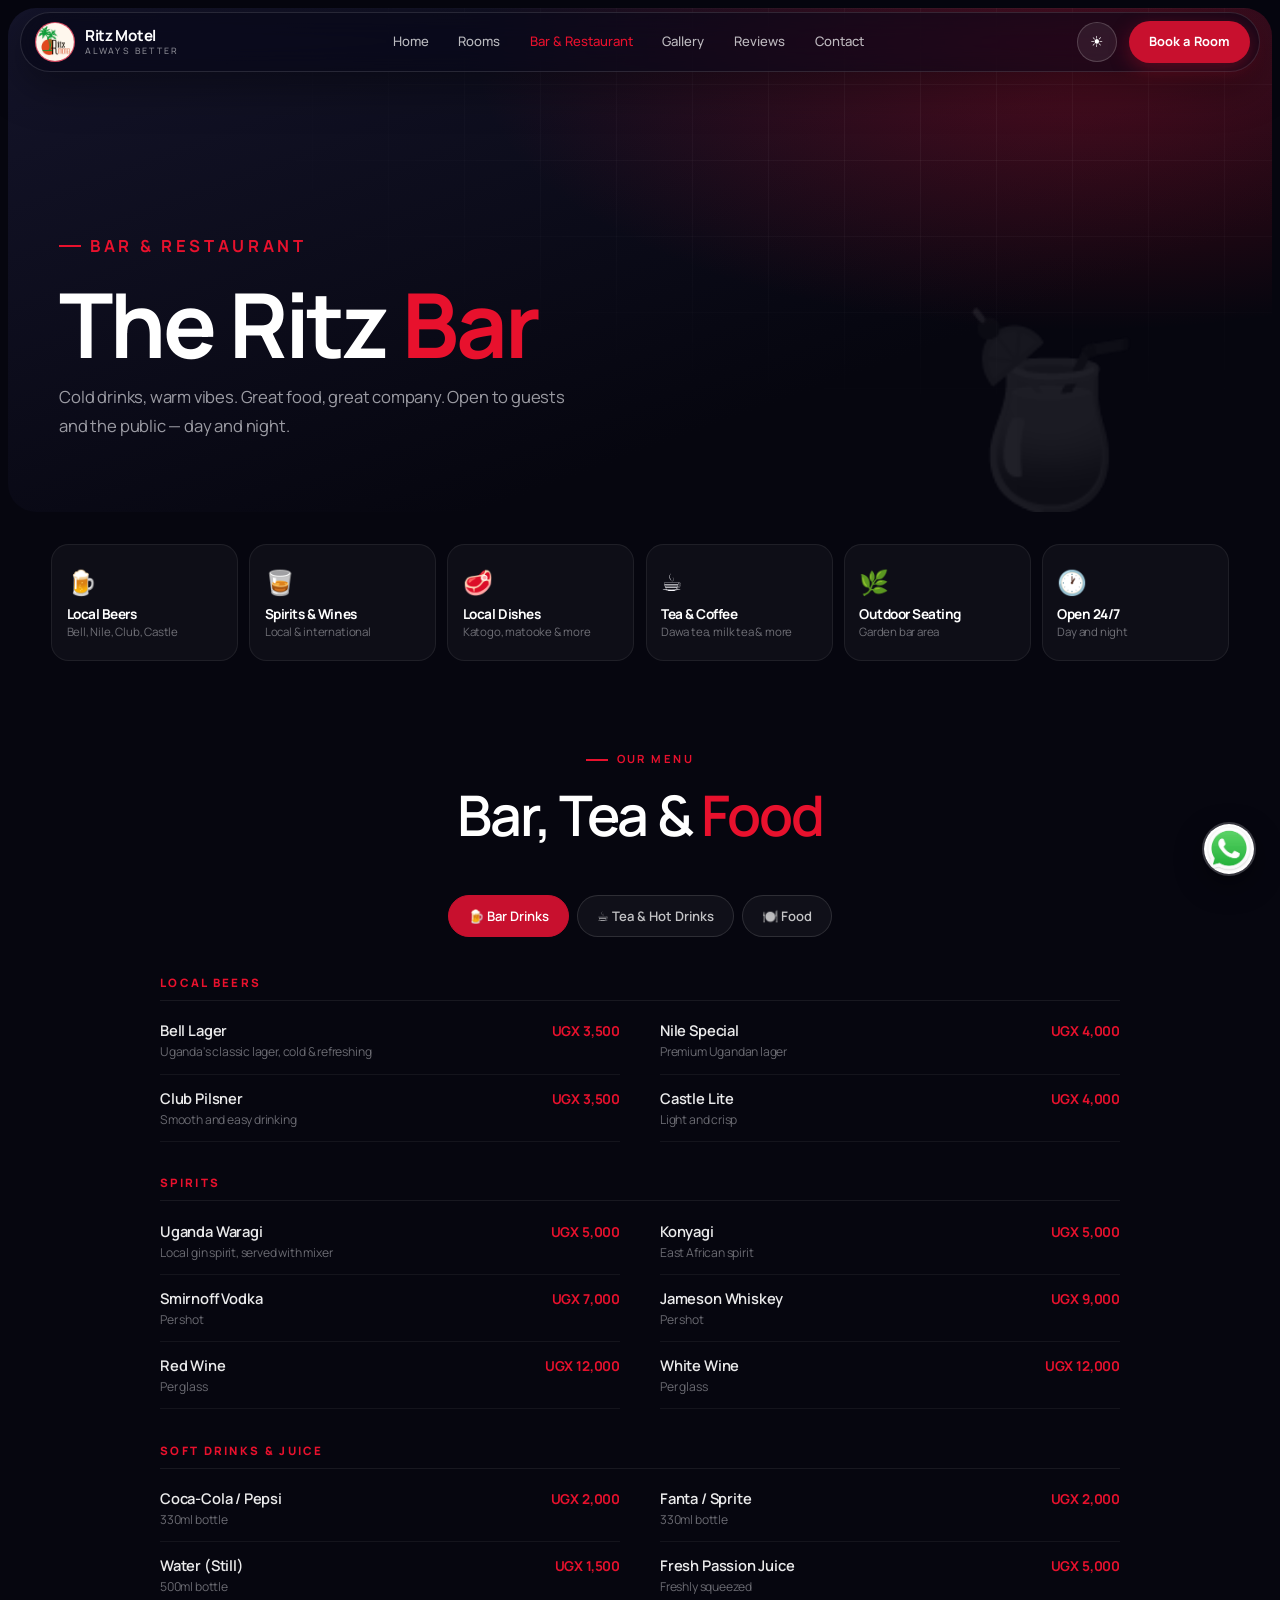
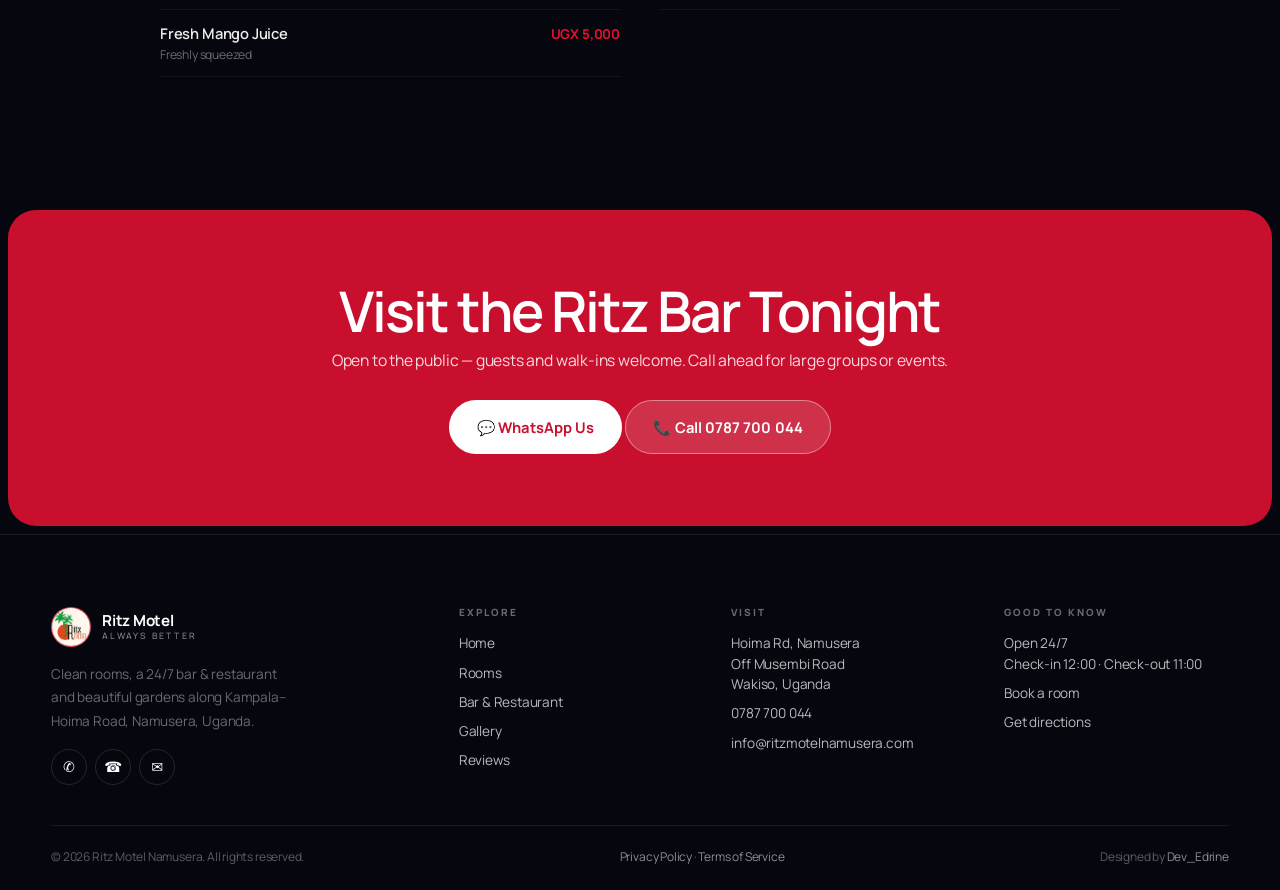
==== commit 8eae88a1: "Redesign front-end with vibrant dark theme + light mode - New design system in style.css: Manrope, d" ====
--- a/bar.html
+++ b/bar.html
@@ -13,7 +13,22 @@
 <meta property="og:description" content="Visit the Ritz Motel bar and restaurant. Cold beers, spirits, fresh juices, nyama choma, Ugandan dishes, tea & coffee. Open 24/7 to guests and the public.">
 <meta property="og:image" content="https://ritzmotelnamusera.com/entrance_night.jpg">
 <link rel="icon" type="image/jpeg" href="IMG_20260613_023639.jpg">
-<link href="https://fonts.googleapis.com/css2?family=Playfair+Display:ital,wght@0,700;0,900;1,700&family=DM+Sans:wght@300;400;500&display=swap" rel="stylesheet">
+<link rel="preconnect" href="https://fonts.googleapis.com">
+<link rel="preconnect" href="https://fonts.gstatic.com" crossorigin>
+<link href="https://fonts.googleapis.com/css2?family=Manrope:wght@400;500;600;700;800&display=swap" rel="stylesheet">
+<script>
+(function () {
+  var t = 'dark';
+  try { t = localStorage.getItem('ritz-theme') || 'dark'; } catch (e) {}
+  document.documentElement.setAttribute('data-theme', t);
+})();
+function toggleTheme() {
+  var root = document.documentElement;
+  var next = root.getAttribute('data-theme') === 'light' ? 'dark' : 'light';
+  root.setAttribute('data-theme', next);
+  try { localStorage.setItem('ritz-theme', next); } catch (e) {}
+}
+</script>
 <link rel="stylesheet" href="style.css">
 </head>
 <body>
@@ -21,18 +36,22 @@
 <!-- NAV -->
 <nav>
   <div class="nav-logo">
-    <img src="IMG_20260613_023639.jpg" class="logo-icon">
+    <img src="IMG_20260613_023639.jpg" class="logo-icon" alt="Ritz Motel logo">
     <div class="logo-text">Ritz Motel <span>Always Better</span></div>
   </div>
   <ul class="nav-links" id="navLinks">
     <li><a href="index.html">Home</a></li>
     <li><a href="rooms.html">Rooms</a></li>
-    <li><a href="bar.html" style="color:var(--red);">Bar & Restaurant</a></li>
+    <li><a href="bar.html" style="color:var(--red);">Bar &amp; Restaurant</a></li>
     <li><a href="gallery.html">Gallery</a></li>
+    <li><a href="reviews.html">Reviews</a></li>
     <li><a href="index.html#contact">Contact</a></li>
   </ul>
-  <a href="index.html#book" class="nav-cta">Book Now</a>
-  <button class="nav-toggle" onclick="document.getElementById('navLinks').classList.toggle('open')" aria-label="Menu"><svg width="22" height="22" viewBox="0 0 24 24" fill="none" stroke="currentColor" stroke-width="2" stroke-linecap="round"><path d="M4 7h16M4 12h16M4 17h16"/></svg></button>
+  <button class="theme-toggle" onclick="toggleTheme()" aria-label="Toggle dark and light mode" title="Toggle dark / light mode">
+    <span class="tt-sun" aria-hidden="true">☀</span><span class="tt-moon" aria-hidden="true">☾</span>
+  </button>
+  <a href="book.html" class="nav-cta">Book a Room</a>
+  <button class="nav-toggle" aria-label="Menu" onclick="document.getElementById('navLinks').classList.toggle('open')">☰</button>
 </nav>
 
 <!-- PAGE HERO -->
@@ -42,16 +61,17 @@
     <h1>The Ritz <em>Bar</em></h1>
     <p>Cold drinks, warm vibes. Great food, great company. Open to guests and the public — day and night.</p>
   </div>
-  </section>
+  <div class="page-hero-deco">🍹</div>
+</section>
 
 <!-- BAR HIGHLIGHTS STRIP -->
 <div class="bar-hero-strip">
-  <div class="bhs-item"><h4>Local Beers</h4><p>Bell, Nile, Club, Castle</p></div>
-  <div class="bhs-item"><h4>Spirits & Wines</h4><p>Local & international</p></div>
-  <div class="bhs-item"><h4>Local Dishes</h4><p>Katogo, matooke & more</p></div>
-  <div class="bhs-item"><h4>Tea & Coffee</h4><p>Dawa tea, milk tea & more</p></div>
-  <div class="bhs-item"><h4>Outdoor Seating</h4><p>Garden bar area</p></div>
-  <div class="bhs-item"><h4>Open 24/7</h4><p>Day and night</p></div>
+  <div class="bhs-item"><div class="bhi">🍺</div><h4>Local Beers</h4><p>Bell, Nile, Club, Castle</p></div>
+  <div class="bhs-item"><div class="bhi">🥃</div><h4>Spirits & Wines</h4><p>Local & international</p></div>
+  <div class="bhs-item"><div class="bhi">🥩</div><h4>Local Dishes</h4><p>Katogo, matooke & more</p></div>
+  <div class="bhs-item"><div class="bhi">☕</div><h4>Tea & Coffee</h4><p>Dawa tea, milk tea & more</p></div>
+  <div class="bhs-item"><div class="bhi">🌿</div><h4>Outdoor Seating</h4><p>Garden bar area</p></div>
+  <div class="bhs-item"><div class="bhi">🕐</div><h4>Open 24/7</h4><p>Day and night</p></div>
 </div>
 
 <!-- MENU SECTION -->
@@ -61,49 +81,43 @@
     <h2>Bar, Tea & <em>Food</em></h2>
   </div>
 
-    <div class="menu-tabs">
-    <button class="menu-tab active" onclick="switchTab('food', this)">Food</button>
-    <button class="menu-tab" onclick="switchTab('tea', this)">Tea & Hot Drinks</button>
-    <button class="menu-tab" onclick="switchTab('drinks', this)">Bar Drinks</button>
-  </div>
-
-  <!-- FOOD PANEL -->
-  <div class="menu-panel active" id="tab-food">
-    <div class="menu-cat">
-      <h3>Main Dishes</h3>
-      <div class="menu-items-grid">
-        <div class="menu-item"><div class="mi-left"><div class="mi-name">Chips & Chicken</div><div class="mi-desc">Served with salad/kachumbari</div></div><div class="mi-price">UGX 25,000</div></div>
-        <div class="menu-item"><div class="mi-left"><div class="mi-name">Beef & Chips</div><div class="mi-desc">Served with salad/kachumbari</div></div><div class="mi-price">UGX 25,000</div></div>
-        <div class="menu-item"><div class="mi-left"><div class="mi-name">Goat Meat & Chips</div><div class="mi-desc">Served with salad/kachumbari</div></div><div class="mi-price">UGX 30,000</div></div>
-        <div class="menu-item"><div class="mi-left"><div class="mi-name">Fish & Chips</div><div class="mi-desc">Served with salad/kachumbari</div></div><div class="mi-price">UGX 35,000</div></div>
-        <div class="menu-item"><div class="mi-left"><div class="mi-name">Gizzard & Liver</div><div class="mi-desc">Served with salad/kachumbari</div></div><div class="mi-price">UGX 30,000</div></div>
-        <div class="menu-item"><div class="mi-left"><div class="mi-name">Meat Katogo + Matooke</div><div class="mi-desc">Traditional Ugandan dish</div></div><div class="mi-price">UGX 10,000</div></div>
-      </div>
-    </div>
-    <div class="menu-cat">
-      <h3>Light Bites</h3>
-      <div class="menu-items-grid">
-        <div class="menu-item"><div class="mi-left"><div class="mi-name">Plain Chips</div><div class="mi-desc">French fries</div></div><div class="mi-price">UGX 10,000</div></div>
-        <div class="menu-item"><div class="mi-left"><div class="mi-name">Plain Chips with Salad</div><div class="mi-desc">Fries + kachumbari</div></div><div class="mi-price">UGX 10,000</div></div>
-        <div class="menu-item"><div class="mi-left"><div class="mi-name">Potato Wedges</div><div class="mi-desc">Seasoned oven wedges</div></div><div class="mi-price">UGX 10,000</div></div>
-        <div class="menu-item"><div class="mi-left"><div class="mi-name">2 Eggs</div><div class="mi-desc">Fried or boiled</div></div><div class="mi-price">UGX 5,000</div></div>
-        <div class="menu-item"><div class="mi-left"><div class="mi-name">Beef Samosa (pair)</div><div class="mi-desc">Two beef-filled samosas</div></div><div class="mi-price">UGX 5,000</div></div>
-        <div class="menu-item"><div class="mi-left"><div class="mi-name">Chicken Samosa (pair)</div><div class="mi-desc">Two chicken-filled samosas</div></div><div class="mi-price">UGX 5,000</div></div>
-        <div class="menu-item"><div class="mi-left"><div class="mi-name">Bread (3/4 slices)</div><div class="mi-desc">Plain or with butter</div></div><div class="mi-price">UGX 3,000</div></div>
-      </div>
-    </div>
-    <div class="menu-cat">
-      <h3>Ugandan Staples</h3>
-      <div class="menu-items-grid">
-        <div class="menu-item"><div class="mi-left"><div class="mi-name">Plain Katogo (Veg) + Matooke</div><div class="mi-desc">Vegetable katogo, traditional style</div></div><div class="mi-price">UGX 10,000</div></div>
-        <div class="menu-item"><div class="mi-left"><div class="mi-name">Rice</div><div class="mi-desc">Plain steamed rice</div></div><div class="mi-price">UGX 5,000</div></div>
-        <div class="menu-item"><div class="mi-left"><div class="mi-name">Matooke</div><div class="mi-desc">Steamed green banana</div></div><div class="mi-price">UGX 10,000</div></div>
-        <div class="menu-item"><div class="mi-left"><div class="mi-name">Cassava</div><div class="mi-desc">Boiled cassava</div></div><div class="mi-price">UGX 5,000</div></div>
-        <div class="menu-item"><div class="mi-left"><div class="mi-name">Cowpeas</div><div class="mi-desc">Cooked cowpea beans</div></div><div class="mi-price">UGX 10,000</div></div>
-      </div>
-    </div>
-    <div style="background:#FFF8E1;border:1px solid #FFE082;border-radius:10px;padding:16px 20px;margin-top:8px;font-size:13px;color:#5D4037;line-height:1.7;">
-      <strong>Note:</strong> All dishes are served with salad/kachumbari. The accompaniment can be changed to posho, rice, spaghetti, matooke, or cassava — just ask!
+  <div class="menu-tabs">
+    <button class="menu-tab active" onclick="switchTab('drinks', this)">🍺 Bar Drinks</button>
+    <button class="menu-tab" onclick="switchTab('tea', this)">☕ Tea & Hot Drinks</button>
+    <button class="menu-tab" onclick="switchTab('food', this)">🍽️ Food</button>
+  </div>
+
+  <!-- BAR DRINKS PANEL -->
+  <div class="menu-panel active" id="tab-drinks">
+    <div class="menu-cat">
+      <h3>Local Beers</h3>
+      <div class="menu-items-grid">
+        <div class="menu-item"><div class="mi-left"><div class="mi-name">Bell Lager</div><div class="mi-desc">Uganda's classic lager, cold & refreshing</div></div><div class="mi-price">UGX 3,500</div></div>
+        <div class="menu-item"><div class="mi-left"><div class="mi-name">Nile Special</div><div class="mi-desc">Premium Ugandan lager</div></div><div class="mi-price">UGX 4,000</div></div>
+        <div class="menu-item"><div class="mi-left"><div class="mi-name">Club Pilsner</div><div class="mi-desc">Smooth and easy drinking</div></div><div class="mi-price">UGX 3,500</div></div>
+        <div class="menu-item"><div class="mi-left"><div class="mi-name">Castle Lite</div><div class="mi-desc">Light and crisp</div></div><div class="mi-price">UGX 4,000</div></div>
+      </div>
+    </div>
+    <div class="menu-cat">
+      <h3>Spirits</h3>
+      <div class="menu-items-grid">
+        <div class="menu-item"><div class="mi-left"><div class="mi-name">Uganda Waragi</div><div class="mi-desc">Local gin spirit, served with mixer</div></div><div class="mi-price">UGX 5,000</div></div>
+        <div class="menu-item"><div class="mi-left"><div class="mi-name">Konyagi</div><div class="mi-desc">East African spirit</div></div><div class="mi-price">UGX 5,000</div></div>
+        <div class="menu-item"><div class="mi-left"><div class="mi-name">Smirnoff Vodka</div><div class="mi-desc">Per shot</div></div><div class="mi-price">UGX 7,000</div></div>
+        <div class="menu-item"><div class="mi-left"><div class="mi-name">Jameson Whiskey</div><div class="mi-desc">Per shot</div></div><div class="mi-price">UGX 9,000</div></div>
+        <div class="menu-item"><div class="mi-left"><div class="mi-name">Red Wine</div><div class="mi-desc">Per glass</div></div><div class="mi-price">UGX 12,000</div></div>
+        <div class="menu-item"><div class="mi-left"><div class="mi-name">White Wine</div><div class="mi-desc">Per glass</div></div><div class="mi-price">UGX 12,000</div></div>
+      </div>
+    </div>
+    <div class="menu-cat">
+      <h3>Soft Drinks & Juice</h3>
+      <div class="menu-items-grid">
+        <div class="menu-item"><div class="mi-left"><div class="mi-name">Coca-Cola / Pepsi</div><div class="mi-desc">330ml bottle</div></div><div class="mi-price">UGX 2,000</div></div>
+        <div class="menu-item"><div class="mi-left"><div class="mi-name">Fanta / Sprite</div><div class="mi-desc">330ml bottle</div></div><div class="mi-price">UGX 2,000</div></div>
+        <div class="menu-item"><div class="mi-left"><div class="mi-name">Water (Still)</div><div class="mi-desc">500ml bottle</div></div><div class="mi-price">UGX 1,500</div></div>
+        <div class="menu-item"><div class="mi-left"><div class="mi-name">Fresh Passion Juice</div><div class="mi-desc">Freshly squeezed</div></div><div class="mi-price">UGX 5,000</div></div>
+        <div class="menu-item"><div class="mi-left"><div class="mi-name">Fresh Mango Juice</div><div class="mi-desc">Freshly squeezed</div></div><div class="mi-price">UGX 5,000</div></div>
+      </div>
     </div>
   </div>
 
@@ -119,43 +133,49 @@
         <div class="menu-item"><div class="mi-left"><div class="mi-name">Black Coffee</div><div class="mi-desc">Strong Ugandan coffee</div></div><div class="mi-price">UGX 8,000</div></div>
         <div class="menu-item"><div class="mi-left"><div class="mi-name">Milk Coffee</div><div class="mi-desc">Coffee with fresh milk</div></div><div class="mi-price">UGX 7,000</div></div>
         <div class="menu-item"><div class="mi-left"><div class="mi-name">Plain Milk</div><div class="mi-desc">Fresh whole milk, hot or cold</div></div><div class="mi-price">UGX 5,000</div></div>
-        <div class="menu-item"><div class="mi-left"><div class="mi-name">Hot Water</div><div class="mi-desc">Per flask</div></div><div class="mi-price"UGX 3,000</div></div>
+        <div class="menu-item"><div class="mi-left"><div class="mi-name">Hot Water</div><div class="mi-desc">Per flask</div></div><div class="mi-price">UGX 1,500</div></div>
         <div class="menu-item"><div class="mi-left"><div class="mi-name">Honey (Extra)</div><div class="mi-desc">Added to any drink</div></div><div class="mi-price">UGX 1,000</div></div>
       </div>
     </div>
   </div>
 
-  <!-- BAR DRINKS PANEL -->
-  <div class="menu-panel" id="tab-drinks">
-    <div class="menu-cat">
-      <h3>Local Beers</h3>
-      <div class="menu-items-grid">
-        <div class="menu-item"><div class="mi-left"><div class="mi-name">Bell Lager</div><div class="mi-desc">Uganda's classic lager, cold & refreshing</div></div><div class="mi-price">UGX 5,000</div></div>
-        <div class="menu-item"><div class="mi-left"><div class="mi-name">Nile Special</div><div class="mi-desc">Premium Ugandan lager</div></div><div class="mi-price">UGX 5,000</div></div>
-        <div class="menu-item"><div class="mi-left"><div class="mi-name">Club Pilsner</div><div class="mi-desc">Smooth and easy drinking</div></div><div class="mi-price">UGX 5,000</div></div>
-        <div class="menu-item"><div class="mi-left"><div class="mi-name">Castle Lite</div><div class="mi-desc">Light and crisp</div></div><div class="mi-price">UGX 5,000</div></div>
-      </div>
-    </div>
-    <div class="menu-cat">
-      <h3>Spirits</h3>
-      <div class="menu-items-grid">
-        <div class="menu-item"><div class="mi-left"><div class="mi-name">Uganda Waragi</div><div class="mi-desc">Local gin spirit, served with mixer</div></div><div class="mi-price">UGX 5,000</div></div>
-        <div class="menu-item"><div class="mi-left"><div class="mi-name">Konyagi</div><div class="mi-desc">East African spirit</div></div><div class="mi-price">UGX 5,000</div></div>
-        <div class="menu-item"><div class="mi-left"><div class="mi-name">Smirnoff Vodka</div><div class="mi-desc">Per shot</div></div><div class="mi-price">UGX 7,000</div></div>
-        <div class="menu-item"><div class="mi-left"><div class="mi-name">Jameson Whiskey</div><div class="mi-desc">Per shot</div></div><div class="mi-price">UGX 9,000</div></div>
-        <div class="menu-item"><div class="mi-left"><div class="mi-name">Red Wine</div><div class="mi-desc">Per glass</div></div><div class="mi-price">UGX 12,000</div></div>
-        <div class="menu-item"><div class="mi-left"><div class="mi-name">White Wine</div><div class="mi-desc">Per glass</div></div><div class="mi-price">UGX 12,000</div></div>
-      </div>
-    </div>
-    <div class="menu-cat">
-      <h3>Soft Drinks & Juice</h3>
-      <div class="menu-items-grid">
-        <div class="menu-item"><div class="mi-left"><div class="mi-name">Coca-Cola / Pepsi</div><div class="mi-desc">330ml bottle</div></div><div class="mi-price">UGX 3,000</div></div>
-        <div class="menu-item"><div class="mi-left"><div class="mi-name">Fanta / Sprite</div><div class="mi-desc">330ml bottle</div></div><div class="mi-price">UGX 3,000</div></div>
-        <div class="menu-item"><div class="mi-left"><div class="mi-name">Water (Still)</div><div class="mi-desc">500ml bottle</div></div><div class="mi-price">UGX 3,000</div></div>
-        <div class="menu-item"><div class="mi-left"><div class="mi-name">Fresh Passion Juice</div><div class="mi-desc">Freshly squeezed</div></div><div class="mi-price">UGX 5,000</div></div>
-        <div class="menu-item"><div class="mi-left"><div class="mi-name">Fresh Mango Juice</div><div class="mi-desc">Freshly squeezed</div></div><div class="mi-price">UGX 5,000</div></div>
-      </div>
+  <!-- FOOD PANEL -->
+  <div class="menu-panel" id="tab-food">
+    <div class="menu-cat">
+      <h3>Main Dishes</h3>
+      <div class="menu-items-grid">
+        <div class="menu-item"><div class="mi-left"><div class="mi-name">Chips & Chicken</div><div class="mi-desc">Served with salad/kachumbari</div></div><div class="mi-price">UGX 25,000</div></div>
+        <div class="menu-item"><div class="mi-left"><div class="mi-name">Beef & Chips</div><div class="mi-desc">Served with salad/kachumbari</div></div><div class="mi-price">UGX 25,000</div></div>
+        <div class="menu-item"><div class="mi-left"><div class="mi-name">Goat Meat & Chips</div><div class="mi-desc">Served with salad/kachumbari</div></div><div class="mi-price">UGX 30,000</div></div>
+        <div class="menu-item"><div class="mi-left"><div class="mi-name">Fish & Chips</div><div class="mi-desc">Served with salad/kachumbari</div></div><div class="mi-price">UGX 35,000</div></div>
+        <div class="menu-item"><div class="mi-left"><div class="mi-name">Gizzard & Liver</div><div class="mi-desc">Served with salad/kachumbari</div></div><div class="mi-price">UGX 30,000</div></div>
+        <div class="menu-item"><div class="mi-left"><div class="mi-name">Meat Katogo + Matooke</div><div class="mi-desc">Traditional Ugandan dish</div></div><div class="mi-price">UGX 10,000</div></div>
+      </div>
+    </div>
+    <div class="menu-cat">
+      <h3>Light Bites</h3>
+      <div class="menu-items-grid">
+        <div class="menu-item"><div class="mi-left"><div class="mi-name">Plain Chips</div><div class="mi-desc">French fries</div></div><div class="mi-price">UGX 10,000</div></div>
+        <div class="menu-item"><div class="mi-left"><div class="mi-name">Plain Chips with Salad</div><div class="mi-desc">Fries + kachumbari</div></div><div class="mi-price">UGX 10,000</div></div>
+        <div class="menu-item"><div class="mi-left"><div class="mi-name">Potato Wedges</div><div class="mi-desc">Seasoned oven wedges</div></div><div class="mi-price">UGX 10,000</div></div>
+        <div class="menu-item"><div class="mi-left"><div class="mi-name">2 Eggs</div><div class="mi-desc">Fried or boiled</div></div><div class="mi-price">UGX 5,000</div></div>
+        <div class="menu-item"><div class="mi-left"><div class="mi-name">Beef Samosa (pair)</div><div class="mi-desc">Two beef-filled samosas</div></div><div class="mi-price">UGX 4,000</div></div>
+        <div class="menu-item"><div class="mi-left"><div class="mi-name">Chicken Samosa (pair)</div><div class="mi-desc">Two chicken-filled samosas</div></div><div class="mi-price">UGX 5,000</div></div>
+        <div class="menu-item"><div class="mi-left"><div class="mi-name">Bread (3/4 slices)</div><div class="mi-desc">Plain or with butter</div></div><div class="mi-price">UGX 3,000</div></div>
+      </div>
+    </div>
+    <div class="menu-cat">
+      <h3>Ugandan Staples</h3>
+      <div class="menu-items-grid">
+        <div class="menu-item"><div class="mi-left"><div class="mi-name">Plain Katogo (Veg) + Matooke</div><div class="mi-desc">Vegetable katogo, traditional style</div></div><div class="mi-price">UGX 10,000</div></div>
+        <div class="menu-item"><div class="mi-left"><div class="mi-name">Rice</div><div class="mi-desc">Plain steamed rice</div></div><div class="mi-price">UGX 5,000</div></div>
+        <div class="menu-item"><div class="mi-left"><div class="mi-name">Matooke</div><div class="mi-desc">Steamed green banana</div></div><div class="mi-price">UGX 10,000</div></div>
+        <div class="menu-item"><div class="mi-left"><div class="mi-name">Cassava</div><div class="mi-desc">Boiled cassava</div></div><div class="mi-price">UGX 5,000</div></div>
+        <div class="menu-item"><div class="mi-left"><div class="mi-name">Cowpeas</div><div class="mi-desc">Cooked cowpea beans</div></div><div class="mi-price">UGX 10,000</div></div>
+      </div>
+    </div>
+    <div style="background:rgba(255,255,255,0.04);border:1px solid rgba(255,255,255,0.12);border-radius:12px;padding:16px 20px;margin-top:18px;font-size:13px;color:var(--muted);line-height:1.7;">
+      <strong>📝 Note:</strong> All dishes are served with salad/kachumbari. The accompaniment can be changed to posho, rice, spaghetti, matooke, or cassava — just ask!
     </div>
   </div>
 </section>
@@ -164,20 +184,53 @@
 <section class="book-banner">
   <h2>Visit the Ritz Bar Tonight</h2>
   <p>Open to the public — guests and walk-ins welcome. Call ahead for large groups or events.</p>
-  <a href="https://wa.me/256787700044?text=Hello%20Ritz%20Motel!%20I'd%20like%20to%20enquire%20about%20the%20bar%20and%20restaurant." class="btn-wa" target="_blank">WhatsApp Us</a>
-  <a href="tel:+256787700044" class="btn-call">Call 0787 700 044</a>
+  <a href="https://wa.me/256787700044?text=Hello%20Ritz%20Motel!%20I'd%20like%20to%20enquire%20about%20the%20bar%20and%20restaurant." class="btn-wa" target="_blank">💬 WhatsApp Us</a>
+  <a href="tel:+256787700044" class="btn-call">📞 Call 0787 700 044</a>
 </section>
 
 <!-- FOOTER -->
 <footer>
-  <p>© 2025 Ritz Motel Namusera. All rights reserved.</p>
-  <div class="f-dots">
-    <div class="f-dot" style="background:var(--red)"></div>
-    <div class="f-dot" style="background:rgba(255,255,255,0.3)"></div>
-    <div class="f-dot" style="background:var(--green)"></div>
-  </div>
-  <p>Kampala-Hoima Rd, Namusera · 0787 700 044</p>
-  <p class="f-legal"><a href="privacy.html">Privacy Policy</a> · <a href="terms.html">Terms of Service</a></p>
+  <div class="footer-inner">
+    <div class="footer-grid">
+      <div class="footer-brand">
+        <div class="nav-logo">
+          <img src="IMG_20260613_023639.jpg" class="logo-icon" alt="Ritz Motel logo">
+          <div class="logo-text">Ritz Motel <span>Always Better</span></div>
+        </div>
+        <p>Clean rooms, a 24/7 bar &amp; restaurant and beautiful gardens along Kampala–Hoima Road, Namusera, Uganda.</p>
+        <div class="footer-social">
+          <a href="https://wa.me/256787700044" aria-label="WhatsApp" target="_blank" rel="noopener">✆</a>
+          <a href="tel:+256787700044" aria-label="Call">☎</a>
+          <a href="mailto:info@ritzmotelnamusera.com" aria-label="Email">✉</a>
+        </div>
+      </div>
+      <div class="footer-col">
+        <h5>Explore</h5>
+        <a href="index.html">Home</a>
+        <a href="rooms.html">Rooms</a>
+        <a href="bar.html">Bar &amp; Restaurant</a>
+        <a href="gallery.html">Gallery</a>
+        <a href="reviews.html">Reviews</a>
+      </div>
+      <div class="footer-col">
+        <h5>Visit</h5>
+        <p>Hoima Rd, Namusera<br>Off Musembi Road<br>Wakiso, Uganda</p>
+        <a href="tel:+256787700044">0787 700 044</a>
+        <a href="mailto:info@ritzmotelnamusera.com">info@ritzmotelnamusera.com</a>
+      </div>
+      <div class="footer-col">
+        <h5>Good to know</h5>
+        <p>Open 24/7<br>Check-in 12:00 · Check-out 11:00</p>
+        <a href="book.html">Book a room</a>
+        <a href="index.html#contact">Get directions</a>
+      </div>
+    </div>
+    <div class="footer-bottom">
+      <span>© 2026 Ritz Motel Namusera. All rights reserved.</span>
+      <span><a href="privacy.html">Privacy Policy</a> · <a href="terms.html">Terms of Service</a></span>
+      <span>Designed by <a href="https://wa.me/256761273024" target="_blank" rel="noopener">Dev_Edrine</a></span>
+    </div>
+  </div>
 </footer>
 
 <a href="https://wa.me/256787700044"><img src="images (4).jpeg" class="float-wa" title="Chat on WhatsApp"></a>
--- a/style.css
+++ b/style.css
@@ -1,2832 +1,2306 @@
+/* =========================================================
+   RITZ MOTEL NAMUSERA — VIBRANT EDITION
+   Dark editorial look · Manrope · red accent
+========================================================= */
+
 :root {
-    --red: #C8102E;
-    --red-dark: #9B0C22;
-    --red-light: #FDECEA;
-    --green: #2E7D32;
-    --green-light: #E8F5E9;
-    --white: #FFFFFF;
-    --off-white: #F7F3EF;
-    --cream: #FDF8F3;
-    --text: #1E1008;
-    --text-soft: #6B5B4E;
-    --gold: #C4922A;
-    --border: #E8E0D8;
-  }
-
-  *, *::before, *::after { margin: 0; padding: 0; box-sizing: border-box; }
-  html { scroll-behavior: smooth; }
-  body {
-    font-family: 'DM Sans', sans-serif;
-    background: var(--white);
-    color: var(--text);
-    overflow-x: hidden;
-  }
-  .favicon {
-    border-radius: 50%;
-  }
-
-  /* ── NAV ── */
-  nav {
-    position: fixed; top: 0; width: 100%; z-index: 100;
-    display: flex; align-items: center; justify-content: space-between;
-    padding: 16px 48px;
-    background: rgba(255,255,255,0.95);
-    backdrop-filter: blur(12px);
-    border-bottom: 1px solid var(--border);
-    box-shadow: 0 2px 20px rgba(0,0,0,0.06);
-  }
-  .nav-logo { display: flex; align-items: center; gap: 12px; }
-  .logo-icon {
-    width: 45px; height: 45px;
-    background: var(--red); border-radius: 50%; border-color:red; border-size:2px;
-    display: flex; align-items: center; justify-content: center;
-    font-family: 'Playfair Display', serif;
-    font-size: 20px; font-weight: 900; color: white;
-  }
-  .logo-text { font-family: 'Playfair Display', serif; font-size: 19px; font-weight: 700; color: var(--text); line-height: 1.1; }
-  .logo-text span { display: block; font-size: 10px; font-weight: 400; color: var(--text-soft); letter-spacing: 3px; text-transform: uppercase; font-family: 'DM Sans', sans-serif; }
-  .nav-links { display: flex; gap: 28px; list-style: none; }
-  .nav-links a { color: var(--text-soft); text-decoration: none; font-size: 14px; letter-spacing: 0.5px; transition: color .2s; }
-  .nav-links a:hover { color: var(--red); }
-  .nav-cta {
-    background: var(--red); color: white;
-    padding: 11px 24px; border-radius: 50px;
-    text-decoration: none; font-size: 13px; font-weight: 600;
-    letter-spacing: 0.3px; transition: all .2s;
-    box-shadow: 0 3px 12px rgba(200,16,46,0.3);
-    white-space: nowrap;
-  }
-  .nav-cta:hover { background: var(--red-dark); transform: translateY(-1px); box-shadow: 0 5px 18px rgba(200,16,46,0.4); }
-
-    /* ── HERO (CAROUSEL VERSION) ── */
-  .hero {
-    position: relative;
-    width: 100%;
-    height: 100vh;
-    max-height: 100vh;
-    display: flex;
-    align-items: center;
-    justify-content: center;
-    overflow: hidden;
-    background: #1a1a1a;
-  }
-
-  /* Image Carousel */
-  .hero-carousel {
-    position: absolute;
-    inset: 0;
-    width: 100%;
-    height: 100%;
-  }
-
-  .carousel-slide {
-    position: absolute;
-    inset: 0;
-    width: 100%;
-    height: 100%;
-    background-size: cover;
-    background-position: center;
-    opacity: 0;
-    transition: opacity 1s ease-in-out;
-  }
-
-  .carousel-slide.active {
-    opacity: 1;
-  }
-
-  /* Dark overlay for text contrast */
-  .hero-overlay {
-    position: absolute;
-    inset: 0;
-    background: rgba(0, 0, 0, 0.45);
-    z-index: 1;
-  }
-
-  /* Hero Content */
-  .hero-content {
-    position: relative;
-    z-index: 2;
-    text-align: center;
-    color: white;
-    max-width: 800px;
-    padding: 2rem;
-    animation: fadeInUp 0.8s ease-out;
-  }
-
-  .hero-tag {
-    font-size: 0.875rem;
-    letter-spacing: 0.15em;
-    text-transform: uppercase;
-    color: var(--gold);
-    margin-bottom: 1rem;
-    font-weight: 500;
-  }
-
-  .hero h1 {
-    font-family: 'Playfair Display', serif;
-    font-size: clamp(3rem, 8vw, 6.5rem);
-    font-weight: 900;
-    line-height: 1.1;
-    margin-bottom: 0.5rem;
-    letter-spacing: -0.02em;
-  }
-
-  .hero h1 em {
-    font-style: italic;
-    color: var(--gold);
-  }
-
-  .hero-sub {
-    font-size: 1.125rem;
-    color: #e5e7eb;
-    margin-bottom: 1.5rem;
-    letter-spacing: 0.05em;
-    font-weight: 300;
-  }
-
-  .hero-bar {
-    width: 60px;
-    height: 3px;
-    background: var(--gold);
-    margin: 1.5rem auto;
-  }
-
-  .hero-content > p:last-of-type {
-    font-size: 1.125rem;
-    line-height: 1.6;
-    color: #d1d5db;
-    margin-bottom: 2rem;
-    max-width: 600px;
-    margin-left: auto;
-    margin-right: auto;
-    font-weight: 300;
-  }
-
-  .hero-btns {
-    display: flex;
-    gap: 1rem;
-    justify-content: center;
-    flex-wrap: wrap;
-  }
-
-  .btn-red {
-    padding: 1rem 2rem;
-    background: var(--red);
-    color: white;
-    text-decoration: none;
-    border-radius: 0.5rem;
-    font-weight: 600;
-    transition: all 0.3s ease;
-    cursor: pointer;
-    display: inline-block;
-    border: none;
-    font-size: 1rem;
-  }
-
-  .btn-red:hover {
-    background: var(--red-dark);
-    transform: translateY(-2px);
-    box-shadow: 0 10px 25px rgba(200, 16, 46, 0.3);
-  }
-
-  .btn-ghost {
-    padding: 1rem 2rem;
-    background: transparent;
-    color: white;
-    text-decoration: none;
-    border: 2px solid white;
-    border-radius: 0.5rem;
-    font-weight: 600;
-    transition: all 0.3s ease;
-    cursor: pointer;
-    display: inline-block;
-    font-size: 1rem;
-  }
-
-  .btn-ghost:hover {
-    background: white;
-    color: #1a1a1a;
-    transform: translateY(-2px);
-  }
-
-  /* Carousel Dots */
-  .carousel-dots {
-    position: absolute;
-    bottom: 30px;
-    left: 50%;
-    transform: translateX(-50%);
-    display: flex;
-    gap: 0.75rem;
-    z-index: 3;
-  }
-
-  .dot {
-    width: 12px;
-    height: 12px;
-    border-radius: 50%;
-    background: rgba(255, 255, 255, 0.5);
-    border: none;
-    cursor: pointer;
-    transition: all 0.3s ease;
-    padding: 0;
-  }
-
-  .dot.active {
-    background: var(--gold);
-    width: 32px;
-    border-radius: 6px;
-  }
-
-  .dot:hover {
-    background: rgba(196, 146, 42, 0.8);
-  }
-
-  /* Scroll Hint */
-  .scroll-hint {
-    position: absolute;
-    bottom: 80px;
-    left: 50%;
-    transform: translateX(-50%);
-    z-index: 3;
-    color: white;
-    animation: bounce 2s infinite;
-  }
-
-  @keyframes bounce {
-    0%, 100% { transform: translateX(-50%) translateY(0); }
-    50% { transform: translateX(-50%) translateY(10px); }
-  }
-
-  @keyframes fadeInUp {
-    from {
-      opacity: 0;
-      transform: translateY(30px);
-    }
-    to {
-      opacity: 1;
-      transform: translateY(0);
-    }
-  }
-
-  /* Mobile Responsiveness */
-  @media (max-width: 768px) {
-    .hero {
-      height: 80vh;
-    }
-
-    .hero h1 {
-      font-size: clamp(2rem, 6vw, 3.5rem);
-    }
-
-    .hero-content {
-      padding: 1.5rem;
-    }
-
-    .hero-content > p:last-of-type {
-      font-size: 0.95rem;
-    }
-
-    .hero-btns {
-      gap: 0.5rem;
-    }
-
-    .btn-red, .btn-ghost {
-      padding: 0.75rem 1.5rem;
-      font-size: 0.9rem;
-    }
-
-    .carousel-dots {
-      bottom: 20px;
-    }
-
-    .scroll-hint {
-      bottom: 60px;
-    }
-  }
-
-  @media (max-width: 480px) {
-    .hero {
-      height: 75vh;
-    }
-
-    .hero-bar {
-      width: 40px;
-      margin: 1rem auto;
-    }
-
-    .hero h1 {
-      font-size: clamp(1.75rem, 5vw, 2.5rem);
-      margin-bottom: 0.25rem;
-    }
-
-    .hero-tag {
-      font-size: 0.75rem;
-      margin-bottom: 0.75rem;
-    }
-
-    .hero-sub {
-      font-size: 0.95rem;
-      margin-bottom: 1rem;
-    }
-
-    .hero-content > p:last-of-type {
-      font-size: 0.85rem;
-      margin-bottom: 1.5rem;
-    }
-
-    .btn-red, .btn-ghost {
-      padding: 0.65rem 1.25rem;
-      font-size: 0.85rem;
-    }
-
-    .carousel-dots {
-      gap: 0.5rem;
-    }
-
-    .dot {
-      width: 10px;
-      height: 10px;
-    }
-
-    .dot.active {
-      width: 24px;
-    }
-  }
-
-  /* ── SERVICES STRIP ── */
-  .strip {
-    background: var(--red);
-    display: flex; flex-wrap: wrap;
-  }
-  .strip-item {
-    flex: 1; min-width: 180px;
-    padding: 24px 28px;
-    display: flex; align-items: center; gap: 14px;
-    border-right: 1px solid rgba(255,255,255,0.15);
-    color: white; cursor: default;
-    transition: background .2s;
-  }
-  .strip-item:hover { background: var(--red-dark); }
-  .strip-item:last-child { border-right: none; }
-  .strip-icon {
-    width: 44px; height: 44px; border-radius: 50%;
-    background: rgba(255,255,255,0.15);
-    display: flex; align-items: center; justify-content: center;
-    font-size: 20px; flex-shrink: 0;
-  }
-  .strip-item h3 { font-size: 14px; font-weight: 600; letter-spacing: 0.5px; }
-  .strip-item p { font-size: 12px; opacity: 0.75; margin-top: 2px; }
-  
-  /* =========================
-   MOBILE
-========================= */
-
-@media (max-width: 600px) {
-
-  .strip {
-    display: grid;
-    grid-template-columns: 1fr 1fr;
-    width: 100%;
-    overflow: hidden;
-  }
-
-  .strip-item {
-    min-width: 0;
-    width: 100%;
-    box-sizing: border-box;
-
-    display: flex;
-    align-items: center;
-
-    gap: 12px;
-    padding: 28px 14px;
-
-    overflow: hidden;
-  }
-
-  /* ICON */
-  .strip-icon {
-    width: 64px;
-    height: 64px;
-    min-width: 64px;
-    flex-shrink: 0;
-  }
-
-  .strip-icon svg {
-    width: 32px;
-    height: 32px;
-  }
-
-  /* TEXT CONTAINER */
-  .strip-item > div:last-child {
-    min-width: 0;
-    flex: 1;
-  }
-
-  .strip-item h3 {
-    margin: 0 0 6px;
-
-    font-size: 19px;
-    line-height: 1.2;
-
-    white-space: normal;
-    overflow-wrap: break-word;
-  }
-
-  .strip-item p {
-    margin: 0;
-
-    font-size: 15px;
-    line-height: 1.45;
-
-    white-space: normal;
-    overflow-wrap: break-word;
-  }
-}
-/* =========================================================
-   MOBILE FIX — STRIP CARDS
-========================================================= */
-
-@media (max-width: 768px) {
-
-    .strip {
-        display: grid !important;
-        grid-template-columns: 1fr 1fr !important;
-        width: 100%;
-        overflow: hidden;
-    }
-
-    .strip-item {
-        display: flex !important;
-        flex-direction: row !important;
-        align-items: center !important;
-        justify-content: flex-start !important;
-
-        width: 100% !important;
-        min-width: 0 !important;
-
-        gap: 14px !important;
-        padding: 22px 14px !important;
-
-        box-sizing: border-box;
-    }
-
-    /* Icon */
-    .strip-item .strip-icon {
-        flex: 0 0 58px !important;
-        width: 58px !important;
-        height: 58px !important;
-
-        display: flex;
-        align-items: center;
-        justify-content: center;
-
-        margin: 0 !important;
-    }
-
-    .strip-item .strip-icon svg {
-        width: 32px;
-        height: 32px;
-    }
-
-    /* Text container */
-    .strip-item > div:last-child {
-        flex: 1 1 auto !important;
-        min-width: 0 !important;
-        width: auto !important;
-    }
-
-    /* FIX THE VERTICAL LETTER PROBLEM */
-    .strip-item h3,
-    .strip-item p {
-        writing-mode: horizontal-tb !important;
-        text-orientation: mixed !important;
-
-        word-break: normal !important;
-        overflow-wrap: normal !important;
-        white-space: normal !important;
-
-        width: auto !important;
-        max-width: 100% !important;
-
-        margin: 0;
-    }
-
-    .strip-item h3 {
-        font-size: 15px !important;
-        line-height: 1.2 !important;
-    }
-
-    .strip-item p {
-        font-size: 12px !important;
-        line-height: 1.4 !important;
-        margin-top: 5px !important;
-    }
-
-}
-
-
-/* Very small phones */
-@media (max-width: 380px) {
-
-    .strip-item {
-        gap: 9px !important;
-        padding: 18px 9px !important;
-    }
-
-    .strip-item .strip-icon {
-        flex-basis: 48px !important;
-        width: 45px !important;
-        height: 45px !important;
-    }
-
-    .strip-item .strip-icon svg {
-        width: 24px;
-        height: 24px;
-    }
-
-    .strip-item h3 {
-        font-size: 13px !important;
-    }
-
-    .strip-item p {
-        font-size: 10px !important;
-    }
-
-}
-
-  /* ── ABOUT ── */
-  .about { display: grid; grid-template-columns: 1fr 1fr; }
-  .about-text {
-    background: var(--white);
-    padding: 80px 64px;
-    display: flex; flex-direction: column; justify-content: center;
-  }
-  .sec-label { font-size: 11px; letter-spacing: 4px; text-transform: uppercase; color: var(--red); font-weight: 500; margin-bottom: 14px; }
-  .about-text h2 { font-family: 'Playfair Display', serif; font-size: clamp(30px, 4vw, 48px); font-weight: 900; line-height: 1.1; margin-bottom: 18px; }
-  .about-text h2 em { color: var(--green); font-style: italic; }
-  .about-text p { font-size: 15px; line-height: 1.8; color: var(--text-soft); margin-bottom: 20px; }
-  .stats-row { display: flex; gap: 16px; margin-top: 8px; }
-  .stat-box { flex: 1; background: var(--off-white); border-radius: 10px; padding: 18px; text-align: center; border-top: 3px solid var(--red); }
-  .stat-box .num { font-family: 'Playfair Display', serif; font-size: 28px; font-weight: 900; color: var(--red); display: block; }
-  .stat-box .lbl { font-size: 11px; color: var(--text-soft); text-transform: uppercase; letter-spacing: 1px; }
-  .about-visual {
-    background: var(--green);
-    position: relative; overflow: hidden;
-    display: flex; align-items: center; justify-content: center;
-    min-height: 420px;
-  }
-  .about-visual::before { content: ''; position: absolute; inset: 0; background: linear-gradient(135deg, var(--green) 0%, #1B5E20 100%); }
-  .about-pattern { position: absolute; inset: 0; background-image: repeating-linear-gradient(45deg, rgba(255,255,255,0.04) 0px, rgba(255,255,255,0.04) 1px, transparent 1px, transparent 22px); }
-  .about-visual-text { position: relative; z-index: 1; text-align: center; padding: 40px; color: white; }
-  .about-visual-text .av-icon { display: none; }
-  .about-visual-text h3 { font-family: 'Playfair Display', serif; font-size: 32px; font-weight: 900; opacity: 0.2; }
-  .about-visual-text p { font-size: 13px; letter-spacing: 3px; text-transform: uppercase; opacity: 0.65; margin-top: 6px; }
-
-  /* ── ROOMS ── */
-  .rooms { background: var(--off-white); padding: 80px 60px; }
-  .sec-head { text-align: center; margin-bottom: 52px; background: white; border-radius: 14px;}
-  .sec-head h2 { font-family: 'Playfair Display', serif; font-size: clamp(30px, 4vw, 52px); font-weight: 900; color: var(--text); margin-top: 10px; }
-  .sec-head h2 em { color: var(--red); font-style: italic; }
-  .rooms-grid { display: grid; grid-template-columns: repeat(auto-fit, minmax(280px, 1fr)); gap: 24px; max-width: 1080px; margin: 0 auto; }
-  .room-card { background: white; border-radius: 14px; overflow: hidden; border: 1px solid var(--border); box-shadow: 0 2px 16px rgba(0,0,0,0.05); transition: transform .3s, box-shadow .3s; }
-  .room-card:hover { transform: translateY(-6px); box-shadow: 0 12px 40px rgba(200,16,46,0.12); }
-  .room-img { height: 160px; display: flex; align-items: center; justify-content: center; font-size: 52px; position: relative; }
-  .room-img.r1 { background: linear-gradient(135deg, #FFE4E7, #FFCCD2); }
-  .room-img.r2 { background: linear-gradient(135deg, #E8F5E9, #C8E6C9); }
-  .room-img.r3 { background: linear-gradient(135deg, #FFF3E0, #FFE0B2); }
-  .room-badge { position: absolute; top: 12px; right: 12px; background: var(--red); color: white; font-size: 11px; padding: 4px 10px; border-radius: 20px; font-weight: 500; }
-  .room-body { padding: 22px; }
-  .room-body h3 { font-family: 'Playfair Display', serif; font-size: 20px; color: var(--text); margin-bottom: 6px; }
-  .room-body p { font-size: 13px; color: var(--text-soft); line-height: 1.6; margin-bottom: 14px; }
-  .room-price { font-size: 20px; font-weight: 700; color: var(--red); display: flex; align-items: baseline; gap: 4px; }
-  .room-price span { font-size: 12px; color: var(--text-soft); font-weight: 400; }
-  .tags { display: flex; gap: 6px; flex-wrap: wrap; margin-top: 10px; }
-  .tag { background: var(--off-white); border-radius: 20px; padding: 3px 10px; font-size: 11px; color: var(--text-soft); }
-
-  /* ── BAR ── */
-  .bar { display: grid; grid-template-columns: 1fr 1fr; }
-  .bar-img {
-    background: var(--red);
-    min-height: 440px; display: flex; align-items: center; justify-content: center;
-    position: relative; overflow: hidden;
-  }
-  .bar-img::after { content: '🍹'; font-size: 220px; position: absolute; right: -30px; bottom: -20px; opacity: 0.08; }
-  .bar-img-inner { position: relative; z-index: 1; text-align: center; color: white; padding: 40px; }
-  .bar-img-inner span { font-size: 72px; display: block; margin-bottom: 16px; }
-  .bar-img-inner h3 { font-family: 'Playfair Display', serif; font-size: 34px; font-weight: 900; }
-  .bar-img-inner p { font-size: 14px; opacity: 0.8; margin-top: 6px; }
-  .bar-text { background: white; padding: 64px; display: flex; flex-direction: column; justify-content: center; }
-  .bar-text h2 { font-family: 'Playfair Display', serif; font-size: 40px; font-weight: 900; margin-bottom: 14px; }
-  .bar-text h2 em { color: var(--red); font-style: italic; }
-  .bar-text p { font-size: 15px; line-height: 1.8; color: var(--text-soft); margin-bottom: 20px; }
-  .menu-list { display: flex; flex-direction: column; gap: 2px; }
-  .menu-row { display: flex; align-items: center; gap: 10px; padding: 10px 0; border-bottom: 1px solid var(--border); font-size: 14px; color: var(--text); }
-  .menu-row::before { content: '▶'; color: var(--red); font-size: 9px; flex-shrink: 0; }
-  .menu-note {
-    margin-top: 18px;
-    padding: 14px 16px;
-    border-radius: 12px;
-    background: rgba(0, 0, 0, 0.04);
-    color: var(--text-soft);
-    font-size: 12px;
-    line-height: 1.7;
-    border-left: 3px solid var(--red);
-}
-
-.menu-note strong {
-    color: var(--text);
-}
-
-  /* ── GARDENS ── */
-  .gardens { background: var(--green); padding: 80px 60px; position: relative; overflow: hidden; }
-  .gardens::before { content: ''; position: absolute; inset: 0; background-image: repeating-linear-gradient(60deg, rgba(255,255,255,0.025) 0px, rgba(255,255,255,0.025) 1px, transparent 1px, transparent 28px); }
-  .gardens-inner { position: relative; z-index: 1; max-width: 1080px; margin: 0 auto; display: grid; grid-template-columns: 1fr 1fr; gap: 64px; align-items: center; }
-  .gardens h2 { font-family: 'Playfair Display', serif; font-size: clamp(34px, 5vw, 58px); font-weight: 900; color: white; line-height: 1.1; margin-bottom: 16px; }
-  .gardens > .gardens-inner > div > p { font-size: 15px; color: rgba(255,255,255,0.82); line-height: 1.8; margin-bottom: 24px; }
-  .g-features { display: grid; grid-template-columns: 1fr 1fr; gap: 14px; }
-  .g-feat { background: rgba(255,255,255,0.1); border-radius: 10px; padding: 18px; border-left: 3px solid rgba(255,255,255,0.25); }
-  .g-feat .gi { font-size: 26px; margin-bottom: 6px; display: block; }
-  .g-feat h4 { font-size: 14px; color: white; font-weight: 500; }
-  .g-feat p { font-size: 12px; color: rgba(255,255,255,0.6); margin-top: 3px; }
-
-  /* ── CONTACT ── */
-  .contact { background: var(--cream); padding: 80px 60px; text-align: center; }
-  .contact h2 { font-family: 'Playfair Display', serif; font-size: clamp(30px, 4vw, 50px); font-weight: 900; margin-bottom: 10px; color: var(--text); }
-  .contact h2 em { color: var(--red); font-style: italic; }
-  .contact > p { font-size: 15px; color: var(--text-soft); margin-bottom: 44px; }
-  .c-cards { display: flex; justify-content: center; gap: 20px; flex-wrap: wrap; max-width: 780px; margin: 0 auto 40px; }
-  .c-card { background: white; border: 1px solid var(--border); border-radius: 12px; padding: 26px 28px; flex: 1; min-width: 190px; text-align: center; transition: box-shadow .2s; }
-  .c-card:hover { box-shadow: 0 8px 30px rgba(200,16,46,0.1); }
-  .c-card .ci { color: var(--red); margin-bottom: 12px; display: flex; justify-content: center; }
-  .c-card h4 { font-size: 10px; color: var(--text-soft); letter-spacing: 2px; text-transform: uppercase; margin-bottom: 6px; }
-  .c-card p, .c-card a { color: var(--text); font-size: 15px; font-weight: 500; text-decoration: none; }
-  .c-card a:hover { color: var(--red); }
-  .map-wrap {
-    max-width: 780px; margin: 0 auto 40px;
-    height: 320px; border-radius: 16px; overflow: hidden;
-    border: 1px solid var(--border); box-shadow: 0 8px 30px rgba(0,0,0,0.06);
-  }
-  .wa-btn {
-    display: inline-flex; align-items: center; gap: 10px;
-    background: #25D366; color: white;
-    padding: 15px 34px; border-radius: 50px;
-    text-decoration: none; font-size: 15px; font-weight: 500;
-    transition: opacity .2s, transform .2s;
-    box-shadow: 0 4px 20px rgba(37,211,102,0.3);
-  }
-  .wa-btn:hover { opacity: 0.9; transform: translateY(-2px); }
-
-  /* ── FOOTER ── */
-  footer {
-    background: var(--text); padding: 24px 48px;
-    display: flex; align-items: center; justify-content: space-between;
-    flex-wrap: wrap; gap: 12px;
-    border-top: 3px solid var(--red);
-  }
-  footer p { font-size: 12px; color: rgba(255,255,255,0.4); }
-  .f-dots { display: flex; gap: 6px; align-items: center; }
-  .f-dot { width: 8px; height: 8px; border-radius: 50%; }
-  .f-legal { width: 100%; text-align: center; order: 10; margin-top: 4px; }
-  .f-legal a { color: rgba(255,255,255,0.55); text-decoration: none; transition: color .2s; }
-  .f-legal a:hover { color: white; }
-
-  /* ── NINA CHATBOT ── */
-  .nina-btn {
-    position: fixed; bottom: 28px; left: 28px; z-index: 999;
-    width: 60px; height: 60px; border-radius: 50%;
-    background: linear-gradient(135deg, var(--red), #8B0C1E);
-    display: flex; align-items: center; justify-content: center;
-    font-size: 26px; cursor: pointer;
-    box-shadow: 0 4px 20px rgba(200,16,46,0.4);
-    border: none; transition: transform .2s;
-  }
-  .nina-btn:hover { transform: scale(1.08); }
-  .nina-label {
-    position: fixed; bottom: 96px; left: 28px; z-index: 999;
-    background: var(--text); color: white;
-    font-size: 12px; font-weight: 500;
-    padding: 5px 12px; border-radius: 20px;
-    pointer-events: none; white-space: nowrap;
-    box-shadow: 0 2px 10px rgba(0,0,0,0.2);
-  }
-  .nina-label::after { content: ''; position: absolute; bottom: -5px; left: 16px; width: 10px; height: 10px; background: var(--text); clip-path: polygon(0 0, 100% 0, 50% 100%); }
-
-  .nina-window {
-    position: fixed; bottom: 100px; left: 28px; z-index: 998;
-    width: 330px; height: 480px;
-    background: white; border-radius: 18px;
-    box-shadow: 0 12px 60px rgba(0,0,0,0.18);
-    display: flex; flex-direction: column; overflow: hidden;
-    transform: scale(0.85) translateY(20px); opacity: 0;
-    transform-origin: bottom left;
-    transition: transform .25s ease, opacity .25s ease;
-    pointer-events: none;
-    border: 1px solid var(--border);
-  }
-  .nina-window.open { transform: scale(1) translateY(0); opacity: 1; pointer-events: all; }
-
-  .nina-header {
-    background: linear-gradient(135deg, var(--red), #8B0C1E);
-    padding: 16px 18px;
-    display: flex; align-items: center; gap: 12px;
-  }
-  .nina-avatar {
-    width: 40px; height: 40px; border-radius: 50%;
-    background: rgba(255,255,255,0.2);
-    display: flex; align-items: center; justify-content: center;
-    font-size: 20px; flex-shrink: 0;
-  }
-  .nina-info h4 { color: white; font-size: 15px; font-weight: 600; }
-  .nina-info p { color: rgba(255,255,255,0.75); font-size: 12px; }
-  .nina-status { margin-left: auto; display: flex; align-items: center; gap: 5px; color: rgba(255,255,255,0.8); font-size: 11px; }
-  .nina-dot { width: 7px; height: 7px; border-radius: 50%; background: #4ade80; }
-
-  .nina-msgs {
-    flex: 1; overflow-y: auto; padding: 16px;
-    display: flex; flex-direction: column; gap: 10px;
-    background: #FAFAFA;
-  }
-  .nina-msgs::-webkit-scrollbar { width: 4px; }
-  .nina-msgs::-webkit-scrollbar-thumb { background: var(--border); border-radius: 4px; }
-
-  .msg { max-width: 82%; font-size: 13px; line-height: 1.55; padding: 10px 14px; border-radius: 14px; }
-  .msg.bot { background: white; color: var(--text); border: 1px solid var(--border); border-bottom-left-radius: 4px; align-self: flex-start; }
-  .msg.user { background: var(--red); color: white; border-bottom-right-radius: 4px; align-self: flex-end; }
-  .msg-time { font-size: 10px; color: var(--text-soft); text-align: center; margin: 4px 0; }
-
-  .nina-typing { display: none; align-items: center; gap: 4px; padding: 6px 0; }
-  .nina-typing span { width: 6px; height: 6px; border-radius: 50%; background: var(--text-soft); animation: bounce .9s infinite; }
-  .nina-typing span:nth-child(2) { animation-delay: .15s; }
-  .nina-typing span:nth-child(3) { animation-delay: .3s; }
-  @keyframes bounce { 0%,60%,100%{transform:translateY(0)} 30%{transform:translateY(-5px)} }
-
-  .nina-quick { padding: 8px 12px; display: flex; gap: 6px; overflow-x: auto; background: white; border-top: 1px solid var(--border); }
-  .nina-quick::-webkit-scrollbar { display: none; }
-  .q-chip {
-    background: var(--red-light); color: var(--red);
-    border: 1px solid #f5c2c7; border-radius: 20px;
-    padding: 5px 12px; font-size: 12px; white-space: nowrap;
-    cursor: pointer; flex-shrink: 0; transition: background .15s;
-  }
-  .q-chip:hover { background: #f5c2c7; }
-
-  .nina-input-row {
-    display: flex; gap: 8px; padding: 10px 12px;
-    border-top: 1px solid var(--border); background: white;
-  }
-  .nina-input {
-    flex: 1; border: 1px solid var(--border); border-radius: 20px;
-    padding: 9px 14px; font-size: 13px; font-family: 'DM Sans', sans-serif;
-    outline: none; resize: none;
-  }
-  .nina-input:focus { border-color: var(--red); }
-  .nina-send {
-    width: 36px; height: 36px; border-radius: 50%;
-    background: var(--red); color: white; border: none;
-    cursor: pointer; font-size: 16px;
-    display: flex; align-items: center; justify-content: center;
-    transition: background .2s; flex-shrink: 0; align-self: center;
-  }
-  .nina-send:hover { background: var(--red-dark); }
-
-  /* ── FLOAT WA ── */
-  .float-wa {
-    position: fixed; bottom: 28px; right: 28px; z-index: 999;
-    width: 56px; height: 56px; border-radius: 50%;
-    background: #25D366;
-    display: flex; align-items: center; justify-content: center;
-    font-size: 24px; text-decoration: none;
-    box-shadow: 0 4px 20px rgba(37,211,102,0.4);
-    transition: transform .2s;
-  }
-  .float-wa:hover { transform: scale(1.1); }
-  
-  
-    /* ── FLOAT CAL ── */
-  .float-cal {
-    position: fixed; bottom: 150px; right: 28px; z-index: 999;
-    width: 56px; height: 56px; border-radius: 50%;
-    background: #25D366;
-    display: flex; align-items: center; justify-content: center;
-    font-size: 24px; text-decoration: none;
-    box-shadow: 0 4px 20px rgba(37,211,102,0.4);
-    transition: transform .2s;
-  }
-  .float-wa:hover { transform: scale(1.1); }
-
-  /* ── ANIMATIONS ── */
-  @keyframes fadeUp {
-    from { opacity: 0; transform: translateY(30px); }
-    to   { opacity: 1; transform: translateY(0); }
-  }
-  
-  
-  /* ROOMS COLLECTION */
-  .rooms-collection {
-    background: var(--white);
-    padding: 80px 60px;
-  }
-
-  .rooms-header {
-    text-align: center;
-    margin-bottom: 60px;
-    max-width: 700px;
-    margin-left: auto;
-    margin-right: auto;
-  }
-
-  .rooms-header .sec-label {
-    font-size: 12px;
-    letter-spacing: 3px;
-    text-transform: uppercase;
-    color: var(--text-soft);
-    font-weight: 600;
-    margin-bottom: 8px;
-  }
-
-  .rooms-header h2 {
-    font-family: 'Playfair Display', serif;
-    font-size: clamp(32px, 5vw, 52px);
-    font-weight: 900;
-    color: var(--text);
-    line-height: 1.1;
-    margin-bottom: 12px;
-  }
-
-  .rooms-header h2 em {
-    color: var(--red);
-    font-style: italic;
-  }
-
-  .rooms-subtitle {
-    font-size: 16px;
-    color: var(--text-soft);
-    line-height: 1.8;
-  }
-
-  /* ROOMS GRID */
-  .rooms-grid {
-    display: grid;
-    grid-template-columns: repeat(auto-fit, minmax(280px, 1fr));
-    gap: 28px;
-    margin-bottom: 48px;
-  }
-
-  .room-card {
-    background: white;
-    border-radius: 16px;
-    overflow: hidden;
-    border: 1px solid var(--border);
-    transition: transform 0.3s ease, box-shadow 0.3s ease;
+  /* brand */
+  --red: #C8102E;
+  --red-bright: #E8112D;
+  --red-dark: #9B0C22;
+  --red-light: #FDECEA;
+
+  /* dark surfaces */
+  --ink: #06060F;
+  --ink-2: #0C0C1C;
+  --ink-3: #14142A;
+
+  /* light surfaces */
+  --paper: #F1F1F4;
+  --paper-2: #F8F8FB;
+  --white: #FFFFFF;
+  --cream: #F6F1EC;
+  --off-white: #F1F1F4;
+
+  /* type */
+  --text: #0A0A14;
+  --text-soft: #5B5B70;
+  --muted: rgba(245, 245, 250, 0.62);
+  --muted-2: rgba(245, 245, 250, 0.42);
+
+  /* lines */
+  --border: #E3E3EA;
+  --line-dark: rgba(255, 255, 255, 0.12);
+  --line-dark-soft: rgba(255, 255, 255, 0.07);
+
+  --gold: #D9A441;
+  --green: #2E7D32;
+  --green-light: #E8F5E9;
+
+  --maxw: 1280px;
+  --gutter: clamp(1.15rem, 4vw, 4.25rem);
+  --radius-xl: 2rem;
+  --radius-lg: 1.35rem;
+  --radius-md: 1rem;
+  --radius-pill: 100px;
+  --ease: cubic-bezier(.22, .8, .28, 1);
+}
+
+*, *::before, *::after { margin: 0; padding: 0; box-sizing: border-box; }
+
+html { scroll-behavior: smooth; -webkit-text-size-adjust: 100%; }
+
+body {
+  font-family: 'Manrope', 'Tahoma', system-ui, sans-serif;
+  background: var(--ink);
+  color: #F5F5FA;
+  font-size: 1.0625rem;
+  line-height: 1.5;
+  letter-spacing: -0.011em;
+  overflow-x: hidden;
+  -webkit-font-smoothing: antialiased;
+}
+
+img { max-width: 100%; display: block; }
+a { color: inherit; }
+button { font-family: inherit; }
+::selection { background: var(--red); color: #fff; }
+
+h1, h2, h3, h4, h5 {
+  font-weight: 700;
+  letter-spacing: -0.035em;
+  line-height: 1.02;
+}
+h1 { font-size: clamp(2.9rem, 7vw, 5.75rem); }
+h2 { font-size: clamp(2rem, 4.4vw, 3.5rem); font-weight: 600; }
+h3 { font-size: clamp(1.35rem, 2.2vw, 1.9rem); }
+h4 { font-size: 1.05rem; }
+p { line-height: 1.65; }
+
+/* ── shared bits ───────────────────────────────────────── */
+.padding-global { width: 100%; max-width: var(--maxw); margin: 0 auto; padding-left: var(--gutter); padding-right: var(--gutter); }
+
+.sec-label {
+  display: flex;
+  align-items: center;
+  gap: 0.55rem;
+  font-size: 0.7rem;
+  font-weight: 700;
+  letter-spacing: 0.22em;
+  text-transform: uppercase;
+  color: var(--red-bright);
+  margin-bottom: 1.1rem;
+}
+.sec-label::before {
+  content: '';
+  width: 22px;
+  height: 2px;
+  background: var(--red-bright);
+  flex-shrink: 0;
+}
+
+.sec-head { text-align: center; margin-bottom: clamp(2.25rem, 4vw, 3.5rem); }
+.sec-head .sec-label { justify-content: center; }
+.sec-head h2 { color: var(--text); }
+.sec-head h2 em { color: var(--red); font-style: normal; }
+
+h1 em, h2 em, h3 em, .hero h1 em, .about-text h2 em,
+.bar-hero h2 em, .contact h2 em, .rooms-header h2 em,
+.bar-text h2 em { font-style: normal; color: var(--red-bright); }
+
+.section-light {
+  background: var(--paper);
+  color: var(--text);
+  border-radius: var(--radius-xl);
+  margin: 0 0.5rem;
+}
+.section-dark { background: var(--ink); color: #F5F5FA; }
+
+/* ── NAV ───────────────────────────────────────────────── */
+nav {
+  position: fixed;
+  top: 0.75rem;
+  left: 50%;
+  transform: translateX(-50%);
+  z-index: 1000;
+  width: calc(100% - 1.5rem);
+  max-width: 1240px;
+  display: flex;
+  align-items: center;
+  gap: 0.75rem;
+  padding: 0.5rem 0.55rem 0.5rem 0.85rem;
+  background: rgba(8, 8, 22, 0.68);
+  border: 1px solid rgba(255, 255, 255, 0.12);
+  border-radius: var(--radius-pill);
+  backdrop-filter: blur(20px) saturate(150%);
+  -webkit-backdrop-filter: blur(20px) saturate(150%);
+  box-shadow: 0 14px 44px rgba(0, 0, 0, 0.38);
+}
+
+.nav-logo { display: flex; align-items: center; gap: 0.65rem; flex-shrink: 0; }
+
+.logo-icon {
+  width: 40px;
+  height: 40px;
+  border-radius: 50%;
+  object-fit: cover;
+  border: 1px solid rgba(255, 255, 255, 0.25);
+  background: var(--red);
+  flex-shrink: 0;
+}
+
+.logo-text {
+  font-size: 0.95rem;
+  font-weight: 700;
+  line-height: 1.05;
+  letter-spacing: -0.02em;
+  color: #fff;
+  white-space: nowrap;
+}
+.logo-text span {
+  display: block;
+  font-size: 0.55rem;
+  font-weight: 500;
+  letter-spacing: 0.24em;
+  text-transform: uppercase;
+  color: rgba(255, 255, 255, 0.5);
+  margin-top: 3px;
+}
+
+.nav-links {
+  display: flex;
+  align-items: center;
+  gap: 0.15rem;
+  list-style: none;
+  margin-left: auto;
+  margin-right: auto;
+}
+.nav-links a {
+  display: inline-block;
+  padding: 0.55rem 0.85rem;
+  border-radius: var(--radius-pill);
+  color: rgba(255, 255, 255, 0.72);
+  text-decoration: none;
+  font-size: 0.82rem;
+  font-weight: 500;
+  letter-spacing: 0;
+  transition: color .2s, background .2s;
+  white-space: nowrap;
+}
+.nav-links a:hover { color: #fff; background: rgba(255, 255, 255, 0.08); }
+.nav-links a[style*="var(--red)"] { color: var(--red-bright) !important; }
+
+.nav-cta {
+  flex-shrink: 0;
+  display: inline-flex;
+  align-items: center;
+  gap: 0.4rem;
+  background: var(--red);
+  color: #fff;
+  padding: 0.7rem 1.25rem;
+  border-radius: var(--radius-pill);
+  text-decoration: none;
+  font-size: 0.8rem;
+  font-weight: 700;
+  letter-spacing: 0.01em;
+  white-space: nowrap;
+  transition: background .2s, transform .2s, box-shadow .2s;
+  box-shadow: 0 6px 20px rgba(200, 16, 46, 0.35);
+}
+.nav-cta:hover { background: var(--red-bright); transform: translateY(-1px); box-shadow: 0 10px 26px rgba(200, 16, 46, 0.45); }
+
+.nav-toggle {
+  display: none;
+  background: rgba(255, 255, 255, 0.08);
+  border: 1px solid var(--line-dark);
+  color: #fff;
+  font-size: 1.1rem;
+  width: 42px;
+  height: 42px;
+  border-radius: 50%;
+  cursor: pointer;
+  flex-shrink: 0;
+}
+
+/* ── BUTTONS ───────────────────────────────────────────── */
+.btn-red, .btn-ghost, .btn-outline, .btn-outline-red, .btn-small,
+.room-btn, .bf-submit, .rf-submit, .btn-wa, .btn-call {
+  display: inline-flex;
+  align-items: center;
+  justify-content: center;
+  gap: 0.5rem;
+  border-radius: var(--radius-pill);
+  font-family: inherit;
+  font-size: 0.92rem;
+  font-weight: 700;
+  letter-spacing: 0.005em;
+  text-decoration: none;
+  border: 1px solid transparent;
+  cursor: pointer;
+  padding: 0.95rem 1.7rem;
+  transition: transform .25s var(--ease), background .25s, color .25s, border-color .25s, box-shadow .25s;
+}
+
+.btn-red {
+  background: var(--red);
+  color: #fff;
+  box-shadow: 0 8px 26px rgba(200, 16, 46, 0.35);
+}
+.btn-red:hover { background: var(--red-bright); transform: translateY(-2px); box-shadow: 0 12px 32px rgba(200, 16, 46, 0.45); }
+
+.btn-ghost {
+  background: rgba(255, 255, 255, 0.07);
+  border-color: rgba(255, 255, 255, 0.28);
+  color: #fff;
+  backdrop-filter: blur(12px);
+}
+.btn-ghost:hover { background: #fff; color: var(--ink); border-color: #fff; transform: translateY(-2px); }
+
+.btn-outline, .btn-outline-red {
+  background: transparent;
+  border-color: var(--red);
+  color: var(--red);
+}
+.btn-outline:hover, .btn-outline-red:hover { background: var(--red); color: #fff; transform: translateY(-2px); }
+
+.btn-small {
+  padding: 0.7rem 1.25rem;
+  font-size: 0.8rem;
+  background: var(--red);
+  color: #fff;
+}
+.btn-small:hover { background: var(--red-bright); transform: translateY(-2px); }
+
+/* ── HERO ──────────────────────────────────────────────── */
+.hero {
+  position: relative;
+  margin: 0.5rem;
+  height: calc(100svh - 1rem);
+  min-height: 640px;
+  border-radius: 1.75rem;
+  overflow: hidden;
+  background: #0A0A18;
+  display: flex;
+  align-items: flex-end;
+  padding: 0 var(--gutter) clamp(8.5rem, 16vh, 11rem);
+  isolation: isolate;
+}
+
+.hero-carousel { position: absolute; inset: 0; z-index: 0; }
+.carousel-slide {
+  position: absolute;
+  inset: 0;
+  background-size: cover;
+  background-position: center;
+  opacity: 0;
+  transform: scale(1.04);
+  transition: opacity 1.2s ease, transform 7s linear;
+}
+.carousel-slide.active { opacity: 1; transform: scale(1); }
+
+.hero-overlay {
+  position: absolute;
+  inset: 0;
+  z-index: 1;
+  background:
+    radial-gradient(90% 70% at 15% 90%, rgba(6, 6, 15, 0.85) 0%, rgba(6, 6, 15, 0) 62%),
+    linear-gradient(180deg, rgba(6, 6, 15, 0.35) 0%, rgba(6, 6, 15, 0.15) 38%, rgba(6, 6, 15, 0.88) 100%);
+}
+
+.hero-content {
+  position: relative;
+  z-index: 3;
+  text-align: left;
+  color: #fff;
+  max-width: 900px;
+  animation: fadeInUp .9s var(--ease);
+}
+
+.hero-tag {
+  display: inline-flex;
+  align-items: center;
+  gap: 0.55rem;
+  padding: 0.5rem 1rem 0.5rem 0.8rem;
+  border: 1px solid rgba(255, 255, 255, 0.2);
+  background: rgba(255, 255, 255, 0.07);
+  border-radius: var(--radius-pill);
+  backdrop-filter: blur(10px);
+  font-size: 0.68rem;
+  font-weight: 600;
+  letter-spacing: 0.2em;
+  text-transform: uppercase;
+  color: rgba(255, 255, 255, 0.88);
+  margin-bottom: 1.4rem;
+}
+.hero-tag::before {
+  content: '';
+  width: 7px;
+  height: 7px;
+  border-radius: 50%;
+  background: var(--red-bright);
+  box-shadow: 0 0 0 4px rgba(232, 17, 45, 0.22);
+}
+
+.hero h1 {
+  font-size: clamp(3.2rem, 8.2vw, 7rem);
+  font-weight: 700;
+  line-height: 0.94;
+  letter-spacing: -0.05em;
+  margin-bottom: 0.9rem;
+}
+.hero h1 em { color: var(--red-bright); }
+
+.hero-sub {
+  font-size: 0.82rem;
+  font-weight: 500;
+  letter-spacing: 0.24em;
+  text-transform: uppercase;
+  color: rgba(255, 255, 255, 0.62);
+  margin-bottom: 1.1rem;
+}
+
+.hero-bar { display: none; }
+
+.hero-content > p:last-of-type {
+  font-size: clamp(0.95rem, 1.3vw, 1.08rem);
+  line-height: 1.6;
+  color: rgba(255, 255, 255, 0.78);
+  max-width: 540px;
+  margin-bottom: 1.9rem;
+}
+
+.hero-btns { display: flex; gap: 0.75rem; flex-wrap: wrap; }
+
+.carousel-dots {
+  position: absolute;
+  right: var(--gutter);
+  bottom: clamp(8.6rem, 16.2vh, 11.2rem);
+  z-index: 4;
+  display: flex;
+  align-items: center;
+  gap: 0.5rem;
+}
+.dot {
+  width: 8px;
+  height: 8px;
+  border-radius: var(--radius-pill);
+  border: none;
+  background: rgba(255, 255, 255, 0.4);
+  cursor: pointer;
+  padding: 0;
+  transition: all .3s var(--ease);
+}
+.dot:hover { background: rgba(255, 255, 255, 0.75); }
+.dot.active { width: 30px; background: var(--red-bright); }
+
+.scroll-hint { display: none; }
+
+@keyframes fadeInUp {
+  from { opacity: 0; transform: translateY(28px); }
+  to { opacity: 1; transform: translateY(0); }
+}
+
+/* ── STRIP / floating hero cards ───────────────────────── */
+.strip {
+  position: relative;
+  z-index: 6;
+  max-width: 1240px;
+  margin: -7rem auto 0;
+  padding: 0 var(--gutter);
+  display: grid;
+  grid-template-columns: repeat(4, 1fr);
+  gap: 0.7rem;
+}
+
+.strip-item {
+  position: relative;
+  display: flex;
+  flex-direction: column;
+  justify-content: flex-end;
+  min-height: 190px;
+  padding: 1.1rem;
+  border-radius: 1.15rem;
+  overflow: hidden;
+  text-decoration: none;
+  color: #fff;
+  background: #16162C;
+  border: 1px solid rgba(255, 255, 255, 0.14);
+  isolation: isolate;
+  transition: transform .35s var(--ease), border-color .35s;
+}
+.strip-item::after {
+  content: '';
+  position: absolute;
+  inset: 0;
+  z-index: -1;
+  background: linear-gradient(180deg, rgba(6, 6, 15, 0.05) 0%, rgba(6, 6, 15, 0.55) 58%, rgba(6, 6, 15, 0.92) 100%);
+}
+.strip-item:hover { transform: translateY(-6px); border-color: rgba(232, 17, 45, 0.65); }
+
+.strip-img {
+  position: absolute;
+  inset: 0;
+  z-index: -2;
+  background-size: cover;
+  background-position: center;
+  transition: transform .7s var(--ease);
+}
+.strip-item:hover .strip-img { transform: scale(1.07); }
+
+.strip-num {
+  position: absolute;
+  top: 0.85rem;
+  left: 1.1rem;
+  font-size: 0.7rem;
+  font-weight: 700;
+  letter-spacing: 0.16em;
+  color: rgba(255, 255, 255, 0.6);
+}
+.strip-icon {
+  width: 38px;
+  height: 38px;
+  border-radius: 50%;
+  background: rgba(255, 255, 255, 0.12);
+  border: 1px solid rgba(255, 255, 255, 0.22);
+  backdrop-filter: blur(8px);
+  display: flex;
+  align-items: center;
+  justify-content: center;
+  margin-bottom: 0.7rem;
+}
+.strip-icon svg { width: 19px; height: 19px; fill: none; stroke: #fff; stroke-width: 1.6; stroke-linecap: round; stroke-linejoin: round; }
+.strip-item h3 { font-size: 1rem; font-weight: 700; letter-spacing: -0.02em; margin-bottom: 0.15rem; }
+.strip-item p { font-size: 0.78rem; color: rgba(255, 255, 255, 0.66); line-height: 1.4; }
+
+/* ── MARQUEE ───────────────────────────────────────────── */
+.marquee {
+  margin-top: 0.9rem;
+  background: var(--red);
+  color: #fff;
+  overflow: hidden;
+  padding: 0.8rem 0;
+  border-radius: 0.6rem;
+  margin-left: 0.5rem;
+  margin-right: 0.5rem;
+}
+.marquee-track {
+  display: flex;
+  width: max-content;
+  animation: marquee 38s linear infinite;
+}
+.marquee-track span {
+  display: inline-flex;
+  align-items: center;
+  gap: 1.6rem;
+  padding-right: 1.6rem;
+  font-size: 0.78rem;
+  font-weight: 700;
+  letter-spacing: 0.18em;
+  text-transform: uppercase;
+  white-space: nowrap;
+}
+.marquee-track span::after { content: '✦'; color: rgba(255, 255, 255, 0.55); font-size: 0.7rem; }
+@keyframes marquee { from { transform: translateX(0); } to { transform: translateX(-50%); } }
+
+/* ── ABOUT ─────────────────────────────────────────────── */
+.about {
+  display: grid;
+  grid-template-columns: 1.02fr 0.98fr;
+  gap: clamp(2rem, 6vw, 5.5rem);
+  align-items: center;
+  max-width: var(--maxw);
+  margin: 0 auto;
+  padding: clamp(4.5rem, 9vw, 8rem) var(--gutter);
+}
+
+.about-text { background: transparent; padding: 0; color: #F5F5FA; }
+.about-text h2 { font-size: clamp(2rem, 4vw, 3.25rem); color: #fff; margin-bottom: 1.3rem; line-height: 1.04; }
+.about-text h2 em { color: var(--red-bright); }
+.about-text p { font-size: 0.98rem; line-height: 1.75; color: var(--muted); margin-bottom: 1.1rem; max-width: 52ch; }
+
+.stats-row { display: grid; grid-template-columns: repeat(3, 1fr); gap: 0.65rem; margin-top: 1.9rem; }
+.stat-box {
+  background: rgba(255, 255, 255, 0.035);
+  border: 1px solid var(--line-dark);
+  border-radius: var(--radius-md);
+  padding: 1.1rem 0.9rem;
+  text-align: left;
+  transition: border-color .25s, background .25s;
+}
+.stat-box:hover { border-color: rgba(232, 17, 45, 0.5); background: rgba(255, 255, 255, 0.055); }
+.stat-box .num { display: block; font-size: clamp(1.5rem, 2.4vw, 2.1rem); font-weight: 700; letter-spacing: -0.04em; color: #fff; line-height: 1; }
+.stat-box .lbl { display: block; margin-top: 0.45rem; font-size: 0.62rem; font-weight: 600; letter-spacing: 0.16em; text-transform: uppercase; color: var(--muted-2); }
+
+.about-visual {
+  position: relative;
+  min-height: 520px;
+  border-radius: 1.6rem;
+  overflow: hidden;
+  display: flex;
+  align-items: flex-end;
+  background: linear-gradient(160deg, #1A1A32, #0A0A18);
+  border: 1px solid var(--line-dark);
+  isolation: isolate;
+}
+.about-visual::before {
+  content: '';
+  position: absolute;
+  inset: 0;
+  z-index: -1;
+  background: url('motel-building.jpg') center/cover no-repeat;
+  transition: transform .9s var(--ease);
+}
+.about-visual:hover::before { transform: scale(1.05); }
+.about-visual::after {
+  content: '';
+  position: absolute;
+  inset: 0;
+  z-index: -1;
+  background: linear-gradient(180deg, rgba(6, 6, 15, 0.05) 30%, rgba(6, 6, 15, 0.88) 100%);
+}
+.about-pattern {
+  position: absolute;
+  inset: 0;
+  background-image:
+    linear-gradient(rgba(255, 255, 255, 0.05) 1px, transparent 1px),
+    linear-gradient(90deg, rgba(255, 255, 255, 0.05) 1px, transparent 1px);
+  background-size: 64px 64px;
+  mask-image: radial-gradient(70% 60% at 80% 15%, #000 0%, transparent 75%);
+  -webkit-mask-image: radial-gradient(70% 60% at 80% 15%, #000 0%, transparent 75%);
+  pointer-events: none;
+}
+.about-visual-text { position: relative; z-index: 2; padding: clamp(1.4rem, 3vw, 2.4rem); color: #fff; }
+.about-visual-text .av-icon { display: none; }
+.about-visual-text h3 { font-size: clamp(1.8rem, 3.4vw, 2.8rem); font-weight: 700; letter-spacing: -0.04em; margin-bottom: 0.35rem; }
+.about-visual-text p { font-size: 0.68rem; letter-spacing: 0.22em; text-transform: uppercase; color: rgba(255, 255, 255, 0.6); }
+
+/* ── EXPERIENCES (numbered rows) ───────────────────────── */
+.teasers {
+  background: var(--paper);
+  color: var(--text);
+  border-radius: var(--radius-xl);
+  margin: 0 0.5rem;
+  padding: clamp(4rem, 8vw, 7rem) var(--gutter);
+}
+.teasers .sec-head h2 { color: var(--text); }
+
+.exp-list { max-width: 1120px; margin: 0 auto; display: flex; flex-direction: column; }
+
+.exp-row {
+  display: grid;
+  grid-template-columns: 1fr 0.9fr;
+  gap: clamp(1.5rem, 4vw, 4rem);
+  align-items: center;
+  padding: clamp(1.6rem, 3vw, 2.6rem) 0;
+  border-top: 1px solid var(--border);
+  text-decoration: none;
+  color: var(--text);
+  transition: opacity .25s;
+}
+.exp-row:last-child { border-bottom: 1px solid var(--border); }
+.exp-row:nth-child(even) .exp-media { order: -1; }
+
+.exp-media {
+  position: relative;
+  border-radius: 1.2rem;
+  overflow: hidden;
+  aspect-ratio: 16 / 10;
+  background: #DDD;
+}
+.exp-media img { width: 100%; height: 100%; object-fit: cover; transition: transform .8s var(--ease); }
+.exp-row:hover .exp-media img { transform: scale(1.06); }
+.exp-media::after {
+  content: '';
+  position: absolute;
+  inset: 0;
+  background: linear-gradient(180deg, transparent 55%, rgba(6, 6, 15, 0.4) 100%);
+}
+
+.exp-body { padding: 0.25rem 0; }
+.exp-num {
+  display: inline-block;
+  font-size: 0.72rem;
+  font-weight: 700;
+  letter-spacing: 0.18em;
+  color: var(--red);
+  margin-bottom: 0.9rem;
+}
+.exp-body h3 { font-size: clamp(1.5rem, 2.6vw, 2.1rem); font-weight: 700; color: var(--text); margin-bottom: 0.6rem; letter-spacing: -0.03em; }
+.exp-body p { font-size: 0.95rem; color: var(--text-soft); line-height: 1.7; max-width: 46ch; margin-bottom: 1.1rem; }
+.exp-link {
+  display: inline-flex;
+  align-items: center;
+  gap: 0.5rem;
+  font-size: 0.82rem;
+  font-weight: 700;
+  color: var(--red);
+  letter-spacing: 0.02em;
+}
+.exp-link::after { content: '→'; transition: transform .25s var(--ease); }
+.exp-row:hover .exp-link::after { transform: translateX(5px); }
+
+/* ── ROOMS ─────────────────────────────────────────────── */
+.rooms-collection {
+  background: var(--ink);
+  padding: clamp(4.5rem, 9vw, 8rem) var(--gutter);
+}
+.rooms-header { text-align: center; max-width: 760px; margin: 0 auto clamp(2.5rem, 5vw, 4rem); }
+.rooms-header .sec-label { justify-content: center; color: var(--red-bright); }
+.rooms-header h2 { color: #fff; margin-bottom: 0.9rem; }
+.rooms-header h2 em { color: var(--red-bright); }
+.rooms-subtitle { font-size: 0.98rem; color: var(--muted); line-height: 1.7; }
+
+.rooms-grid {
+  display: grid;
+  grid-template-columns: repeat(4, 1fr);
+  gap: 1rem;
+  max-width: var(--maxw);
+  margin: 0 auto 2.5rem;
+}
+
+.room-card {
+  position: relative;
+  background: #0E0E1E;
+  border: 1px solid var(--line-dark);
+  border-radius: 1.25rem;
+  overflow: hidden;
+  display: flex;
+  flex-direction: column;
+  transition: transform .35s var(--ease), border-color .35s, box-shadow .35s;
+}
+.room-card:hover { transform: translateY(-7px); border-color: rgba(232, 17, 45, 0.55); box-shadow: 0 24px 50px rgba(0, 0, 0, 0.45); }
+.room-card.featured { border-color: rgba(232, 17, 45, 0.75); }
+
+.room-badge {
+  position: absolute;
+  top: 0.85rem;
+  left: 0.85rem;
+  z-index: 3;
+  background: var(--red);
+  color: #fff;
+  padding: 0.35rem 0.75rem;
+  border-radius: var(--radius-pill);
+  font-size: 0.58rem;
+  font-weight: 800;
+  letter-spacing: 0.14em;
+  text-transform: uppercase;
+}
+
+.room-image {
+  position: relative;
+  width: 100%;
+  height: 230px;
+  background-size: cover;
+  background-position: center;
+  transition: transform .8s var(--ease);
+}
+.room-card:hover .room-image { transform: scale(1.04); }
+
+.room-overlay {
+  position: absolute;
+  inset: 0;
+  display: flex;
+  flex-direction: column;
+  justify-content: flex-end;
+  align-items: flex-start;
+  gap: 0.4rem;
+  padding: 0.85rem;
+  background: linear-gradient(to top, rgba(6, 6, 15, 0.78) 0%, transparent 65%);
+}
+.room-price-badge {
+  background: rgba(255, 255, 255, 0.12);
+  border: 1px solid rgba(255, 255, 255, 0.25);
+  backdrop-filter: blur(8px);
+  color: #fff;
+  padding: 0.35rem 0.7rem;
+  border-radius: var(--radius-pill);
+  font-size: 0.72rem;
+  font-weight: 700;
+}
+.breakfast-badge {
+  background: rgba(217, 164, 65, 0.16);
+  border: 1px solid rgba(217, 164, 65, 0.5);
+  color: #F2C879;
+  padding: 0.3rem 0.7rem;
+  border-radius: var(--radius-pill);
+  font-size: 0.66rem;
+  font-weight: 700;
+  letter-spacing: 0.03em;
+}
+
+.room-content { padding: 1.3rem 1.25rem 1.25rem; display: flex; flex-direction: column; flex: 1; }
+.room-content h3 { font-size: 1.25rem; font-weight: 700; color: #fff; margin-bottom: 0.45rem; letter-spacing: -0.03em; }
+.room-desc { font-size: 0.85rem; color: var(--muted); line-height: 1.6; margin-bottom: 1rem; }
+.room-amenities { display: flex; flex-direction: column; gap: 0.42rem; margin-bottom: 1.2rem; flex: 1; }
+.amenity { display: flex; align-items: center; gap: 0.55rem; font-size: 0.8rem; color: rgba(255, 255, 255, 0.72); }
+.amenity::before { content: ''; width: 5px; height: 5px; border-radius: 50%; background: var(--red-bright); flex-shrink: 0; }
+.room-footer { display: flex; align-items: center; justify-content: space-between; gap: 0.5rem; padding-top: 1rem; border-top: 1px solid var(--line-dark-soft); margin-top: auto; }
+.room-btn { padding: 0.65rem 1.05rem; font-size: 0.76rem; background: var(--red); color: #fff; }
+.room-btn:hover { background: var(--red-bright); transform: translateY(-2px); }
+.room-btn.btn-primary { background: var(--red); }
+.room-price { font-size: 0.85rem; font-weight: 700; color: #fff; white-space: nowrap; }
+
+.rooms-cta {
+  max-width: var(--maxw);
+  margin: 0 auto;
+  background: rgba(255, 255, 255, 0.035);
+  border: 1px solid var(--line-dark);
+  border-radius: 1.25rem;
+  padding: clamp(1.5rem, 3vw, 2.2rem);
+  display: flex;
+  align-items: center;
+  justify-content: space-between;
+  gap: 1.5rem;
+  flex-wrap: wrap;
+}
+.rooms-cta p { font-size: 0.9rem; color: var(--muted); line-height: 1.6; max-width: 62ch; margin: 0; }
+.rooms-cta .btn-outline { border-color: rgba(255, 255, 255, 0.3); color: #fff; }
+.rooms-cta .btn-outline:hover { background: #fff; color: var(--ink); border-color: #fff; }
+
+/* ── REVIEWS ───────────────────────────────────────────── */
+.reviews {
+  background: var(--paper);
+  color: var(--text);
+  border-radius: var(--radius-xl);
+  margin: 0.5rem;
+  padding: clamp(4rem, 8vw, 7rem) var(--gutter);
+  text-align: center;
+}
+.reviews .sec-head { margin-bottom: 2rem; }
+.reviews .sec-head h2 { color: var(--text); }
+.reviews .sec-head h2 em { color: var(--red); }
+
+.reviews-overall {
+  display: inline-flex;
+  flex-direction: column;
+  align-items: center;
+  gap: 0.25rem;
+  background: #fff;
+  border: 1px solid var(--border);
+  border-radius: 1.25rem;
+  padding: 1.4rem 2.6rem;
+  margin-bottom: 2.5rem;
+}
+.ov-score { font-size: 3.2rem; font-weight: 700; line-height: 1; letter-spacing: -0.05em; color: var(--text); }
+.ov-stars { color: var(--gold); font-size: 1.05rem; letter-spacing: 0.2em; }
+.ov-label { font-size: 0.66rem; font-weight: 700; letter-spacing: 0.16em; text-transform: uppercase; color: var(--text-soft); }
+
+.reviews-grid {
+  display: grid;
+  grid-template-columns: repeat(3, 1fr);
+  gap: 1rem;
+  max-width: var(--maxw);
+  margin: 0 auto;
+  text-align: left;
+}
+.review-card {
+  background: #fff;
+  border: 1px solid var(--border);
+  border-radius: 1.2rem;
+  padding: 1.5rem;
+  display: flex;
+  flex-direction: column;
+  gap: 0.8rem;
+  transition: transform .35s var(--ease), box-shadow .35s;
+}
+.review-card:hover { transform: translateY(-5px); box-shadow: 0 18px 40px rgba(10, 10, 20, 0.1); }
+.rv-stars { color: var(--gold); font-size: 0.95rem; letter-spacing: 0.18em; }
+.rv-text { font-size: 0.92rem; color: var(--text-soft); line-height: 1.7; flex: 1; }
+.rv-author { display: flex; align-items: center; gap: 0.7rem; border-top: 1px solid var(--border); padding-top: 0.9rem; }
+.rv-avatar {
+  width: 38px;
+  height: 38px;
+  border-radius: 50%;
+  background: var(--red);
+  color: #fff;
+  display: flex;
+  align-items: center;
+  justify-content: center;
+  font-size: 0.75rem;
+  font-weight: 800;
+  flex-shrink: 0;
+}
+.rv-author h5 { font-size: 0.85rem; font-weight: 700; color: var(--text); margin-bottom: 1px; letter-spacing: 0; }
+.rv-author span { font-size: 0.72rem; color: var(--text-soft); }
+
+.reviews > div[style*="text-align:center"] .btn-outline-red { margin-top: 0.5rem; }
+
+/* ── REVIEW FORM ───────────────────────────────────────── */
+.review-form-wrap {
+  background: var(--ink);
+  padding: clamp(4rem, 8vw, 7rem) var(--gutter);
+  text-align: center;
+}
+.review-form-wrap .sec-head h2 { color: #fff; }
+.review-form-wrap .sec-head h2 em { color: var(--red-bright); }
+.rf-inner { max-width: 560px; margin: 0 auto; }
+.rf-card {
+  background: var(--ink-2);
+  border: 1px solid var(--line-dark);
+  border-radius: 1.5rem;
+  padding: clamp(1.6rem, 4vw, 2.6rem);
+  text-align: left;
+}
+.rf-rating-label { font-size: 0.8rem; color: var(--muted); text-align: center; margin-bottom: 0.6rem; }
+.star-picker { display: flex; gap: 0.4rem; justify-content: center; margin-bottom: 0.35rem; }
+.star-picker .sp-star {
+  font-size: 2.2rem;
+  color: rgba(255, 255, 255, 0.18);
+  cursor: pointer;
+  transition: transform .15s, color .15s;
+  line-height: 1;
+}
+.star-picker .sp-star:hover { transform: scale(1.12); }
+.star-picker .sp-star.lit { color: var(--gold); }
+.rf-rating-text { font-size: 0.78rem; color: var(--muted); text-align: center; margin-bottom: 1.4rem; min-height: 1.2em; }
+.rf-field { margin-bottom: 1rem; }
+.rf-field label { display: block; font-size: 0.7rem; font-weight: 700; letter-spacing: 0.12em; text-transform: uppercase; color: var(--muted-2); margin-bottom: 0.45rem; }
+.rf-field input, .rf-field textarea {
+  width: 100%;
+  background: rgba(255, 255, 255, 0.04);
+  border: 1px solid var(--line-dark);
+  border-radius: 0.8rem;
+  padding: 0.85rem 1rem;
+  font-family: inherit;
+  font-size: 0.92rem;
+  color: #fff;
+  outline: none;
+  transition: border-color .2s, background .2s;
+}
+.rf-field input::placeholder, .rf-field textarea::placeholder { color: rgba(255, 255, 255, 0.3); }
+.rf-field input:focus, .rf-field textarea:focus { border-color: var(--red-bright); background: rgba(255, 255, 255, 0.06); }
+.rf-field textarea { resize: vertical; min-height: 105px; line-height: 1.6; }
+.rf-submit { width: 100%; background: var(--red); color: #fff; margin-top: 0.35rem; }
+.rf-submit:hover { background: var(--red-bright); transform: translateY(-2px); }
+.rf-submit:disabled { opacity: 0.5; cursor: not-allowed; transform: none; }
+.rf-msg { display: none; margin-top: 0.9rem; padding: 0.8rem 1rem; border-radius: 0.8rem; font-size: 0.85rem; }
+.rf-msg.ok { display: block; color: #9BE3A8; background: rgba(46, 125, 50, 0.18); border: 1px solid rgba(46, 125, 50, 0.4); }
+.rf-msg.err { display: block; color: #FFB3BC; background: rgba(200, 16, 46, 0.15); border: 1px solid rgba(200, 16, 46, 0.4); }
+
+/* ── BOOKING FORM ──────────────────────────────────────── */
+.booking-form-section {
+  background: var(--ink);
+  padding: clamp(4.5rem, 9vw, 8rem) var(--gutter);
+  position: relative;
+  overflow: hidden;
+}
+.booking-form-section::before {
+  content: '';
+  position: absolute;
+  width: 620px;
+  height: 620px;
+  border-radius: 50%;
+  background: radial-gradient(circle, rgba(200, 16, 46, 0.22) 0%, transparent 68%);
+  top: -220px;
+  right: -180px;
+  pointer-events: none;
+}
+.booking-form-section .sec-head h2 { color: #fff; }
+.booking-form-section .sec-head h2 em { color: var(--red-bright); }
+.bf-card {
+  position: relative;
+  max-width: 920px;
+  margin: 0 auto;
+  background: rgba(255, 255, 255, 0.035);
+  border: 1px solid var(--line-dark);
+  border-radius: 1.5rem;
+  padding: clamp(1.5rem, 4vw, 2.75rem);
+  backdrop-filter: blur(14px);
+}
+.bf-grid { display: grid; grid-template-columns: 1fr 1fr; gap: 1rem; margin-bottom: 1rem; }
+.bf-field { display: flex; flex-direction: column; gap: 0.45rem; }
+.bf-field label { font-size: 0.68rem; font-weight: 700; letter-spacing: 0.12em; text-transform: uppercase; color: var(--muted-2); }
+.bf-field input, .bf-field select, .bf-field textarea {
+  width: 100%;
+  background: rgba(255, 255, 255, 0.045);
+  border: 1px solid var(--line-dark);
+  border-radius: 0.8rem;
+  padding: 0.85rem 1rem;
+  font-family: inherit;
+  font-size: 0.92rem;
+  color: #fff;
+  outline: none;
+  transition: border-color .2s, background .2s;
+}
+.bf-field input::placeholder, .bf-field textarea::placeholder { color: rgba(255, 255, 255, 0.3); }
+.bf-field input:focus, .bf-field select:focus, .bf-field textarea:focus { border-color: var(--red-bright); background: rgba(255, 255, 255, 0.07); }
+.bf-field select {
+  appearance: none;
+  background-image: url("data:image/svg+xml,%3Csvg xmlns='http://www.w3.org/2000/svg' width='12' height='8' viewBox='0 0 12 8'%3E%3Cpath d='M1 1l5 5 5-5' stroke='%23ffffff' stroke-opacity='.6' stroke-width='1.5' fill='none'/%3E%3C/svg%3E");
+  background-repeat: no-repeat;
+  background-position: right 16px center;
+  padding-right: 40px;
+}
+.bf-field select option { background: var(--ink-2); color: #fff; }
+.bf-field input[type="date"] { color-scheme: dark; }
+.bf-field textarea { resize: vertical; min-height: 85px; line-height: 1.6; }
+.bf-submit { width: 100%; padding: 1rem 1.5rem; background: var(--red); color: #fff; }
+.bf-submit:hover { background: var(--red-bright); transform: translateY(-2px); }
+.bf-note { font-size: 0.75rem; color: var(--muted-2); text-align: center; margin-top: 1rem; line-height: 1.6; }
+.bf-msg { display: none; margin-top: 0.9rem; padding: 0.8rem 1rem; border-radius: 0.8rem; font-size: 0.85rem; }
+.bf-msg.ok { display: block; color: #9BE3A8; background: rgba(46, 125, 50, 0.18); border: 1px solid rgba(46, 125, 50, 0.4); }
+.bf-msg.err { display: block; color: #FFB3BC; background: rgba(200, 16, 46, 0.15); border: 1px solid rgba(200, 16, 46, 0.4); }
+
+/* ── COMING SOON ───────────────────────────────────────── */
+.coming-soon { background: var(--ink); padding: clamp(4rem, 8vw, 7rem) var(--gutter); text-align: center; }
+.coming-soon .sec-head h2 { color: #fff; }
+.coming-soon .sec-head h2 em { color: var(--red-bright); }
+.cs-grid { display: grid; grid-template-columns: 1fr 1fr; gap: 1rem; max-width: 820px; margin: 0 auto; }
+.cs-card {
+  position: relative;
+  background: linear-gradient(160deg, rgba(255, 255, 255, 0.05), rgba(255, 255, 255, 0.015));
+  border: 1px solid var(--line-dark);
+  border-radius: 1.35rem;
+  padding: clamp(1.6rem, 3vw, 2.4rem);
+  text-align: left;
+  overflow: hidden;
+  transition: border-color .3s, transform .3s var(--ease);
+}
+.cs-card::before {
+  content: '';
+  position: absolute;
+  width: 220px;
+  height: 220px;
+  border-radius: 50%;
+  background: radial-gradient(circle, rgba(200, 16, 46, 0.28) 0%, transparent 70%);
+  top: -110px;
+  right: -90px;
+  pointer-events: none;
+}
+.cs-card:hover { border-color: rgba(232, 17, 45, 0.5); transform: translateY(-4px); }
+.cs-icon { font-size: 2.4rem; margin-bottom: 0.9rem; display: block; }
+.cs-card h3 { font-size: 1.45rem; color: #fff; margin-bottom: 0.5rem; }
+.cs-card p { font-size: 0.9rem; color: var(--muted); line-height: 1.65; }
+
+/* ── GARDENS ───────────────────────────────────────────── */
+.gardens-section { background: var(--ink); padding: clamp(4rem, 8vw, 7rem) var(--gutter); }
+.gardens-section .sec-head { padding: 0 0 clamp(2rem, 4vw, 3rem) !important; }
+.gardens-section .sec-head h2 { color: #fff !important; }
+.gardens-section .sec-head h2 em { color: var(--red-bright) !important; }
+.gardens-section .sec-head > p:last-child { color: var(--muted) !important; }
+.gardens-grid {
+  display: grid;
+  grid-template-columns: repeat(4, 1fr);
+  grid-auto-rows: 210px;
+  gap: 0.7rem;
+  max-width: var(--maxw);
+  margin: 0 auto;
+}
+.gd-item { position: relative; border-radius: 1.1rem; overflow: hidden; background: #16162C; }
+.gd-item.wide { grid-column: span 2; grid-row: span 2; }
+.gd-item img { width: 100%; height: 100%; object-fit: cover; transition: transform .8s var(--ease); }
+.gd-item:hover img { transform: scale(1.06); }
+.gd-overlay {
+  position: absolute;
+  inset: 0;
+  display: flex;
+  align-items: flex-end;
+  padding: 1rem;
+  background: linear-gradient(to top, rgba(6, 6, 15, 0.78) 0%, transparent 55%);
+  opacity: 0;
+  transition: opacity .3s;
+}
+.gd-item:hover .gd-overlay { opacity: 1; }
+.gd-overlay span { color: #fff; font-size: 0.8rem; font-weight: 700; letter-spacing: 0.04em; }
+
+/* ── BAR SECTION (home) ────────────────────────────────── */
+.bar-section { background: var(--ink); position: relative; }
+
+.bar-hero {
+  position: relative;
+  min-height: clamp(420px, 62vh, 620px);
+  display: flex;
+  align-items: flex-end;
+  padding: clamp(3rem, 6vw, 5rem) var(--gutter);
+  background: linear-gradient(180deg, rgba(6, 6, 15, 0.62), rgba(6, 6, 15, 0.94)), url('bar_lounge.jpg') center/cover no-repeat;
+  border-radius: 0 0 2rem 2rem;
+  margin: 0 0.5rem;
+  overflow: hidden;
+}
+.bar-hero::after {
+  content: '';
+  position: absolute;
+  inset: 0;
+  background-image:
+    linear-gradient(rgba(255, 255, 255, 0.045) 1px, transparent 1px),
+    linear-gradient(90deg, rgba(255, 255, 255, 0.045) 1px, transparent 1px);
+  background-size: 72px 72px;
+  mask-image: radial-gradient(80% 80% at 20% 20%, #000, transparent 80%);
+  -webkit-mask-image: radial-gradient(80% 80% at 20% 20%, #000, transparent 80%);
+  pointer-events: none;
+}
+.bar-hero-content { position: relative; z-index: 2; max-width: 720px; }
+.bar-hero .sec-label { color: var(--red-bright); }
+.bar-hero h2 { color: #fff; margin-bottom: 0.9rem; }
+.bar-hero h2 em { color: var(--red-bright); }
+.bar-hero-content > p:last-child { font-size: 1rem; color: rgba(255, 255, 255, 0.72); max-width: 520px; line-height: 1.7; }
+
+.menu-wrapper { position: relative; max-width: var(--maxw); margin: 0 auto; padding: 2.5rem var(--gutter) 0; }
+.main-menu-btn {
+  display: flex;
+  align-items: center;
+  justify-content: space-between;
+  gap: 1rem;
+  width: 100%;
+  background: rgba(255, 255, 255, 0.045);
+  border: 1px solid var(--line-dark);
+  border-radius: var(--radius-pill);
+  padding: 1.15rem 1.6rem;
+  color: #fff;
+  font-size: 1rem;
+  font-weight: 700;
+  cursor: pointer;
+  transition: border-color .25s, background .25s;
+}
+.main-menu-btn:hover { border-color: rgba(232, 17, 45, 0.6); background: rgba(255, 255, 255, 0.07); }
+.main-menu-btn .menu-arrow { font-size: 1.2rem; color: var(--red-bright); transition: transform .3s; }
+.main-menu-btn.active .menu-arrow { transform: rotate(180deg); }
+
+.menu-wrapper .menu-panel {
+  display: none;
+  margin-top: 0.9rem;
+  background: var(--ink-2);
+  border: 1px solid var(--line-dark);
+  border-radius: 1.4rem;
+  padding: clamp(1.2rem, 3vw, 2.2rem);
+}
+.menu-wrapper .menu-panel.show { display: block; }
+.menu-title { font-size: 1.5rem; color: #fff; margin-bottom: 0.35rem; }
+.menu-subtitle { font-size: 0.88rem; color: var(--muted); margin-bottom: 1.4rem; }
+
+.category { border-top: 1px solid var(--line-dark-soft); }
+.category:first-of-type { border-top: none; }
+.category-btn {
+  display: flex;
+  align-items: center;
+  justify-content: space-between;
+  width: 100%;
+  background: none;
+  border: none;
+  color: #fff;
+  font-size: 0.95rem;
+  font-weight: 700;
+  letter-spacing: 0.02em;
+  padding: 1.05rem 0;
+  cursor: pointer;
+  text-align: left;
+  transition: color .2s;
+}
+.category-btn:hover { color: var(--red-bright); }
+.category-arrow { color: var(--red-bright); font-size: 1.1rem; transition: transform .3s; }
+.category.active .category-arrow { transform: rotate(45deg); }
+
+.category-content { display: none; padding-bottom: 0.8rem; }
+.category-content.show { display: block; }
+.category-content .menu-item {
+  display: flex;
+  align-items: baseline;
+  justify-content: space-between;
+  gap: 1rem;
+  padding: 0.65rem 0.15rem;
+  border-bottom: 1px solid rgba(255, 255, 255, 0.055);
+}
+.category-content .menu-item:last-child { border-bottom: none; }
+.category-content .menu-item strong { display: block; font-size: 0.9rem; font-weight: 600; color: rgba(255, 255, 255, 0.92); }
+.category-content .menu-item small { display: block; font-size: 0.76rem; color: var(--muted-2); margin-top: 1px; }
+.category-content .menu-item > span { font-size: 0.85rem; font-weight: 700; color: var(--red-bright); white-space: nowrap; }
+
+.close-menu {
+  margin-top: 1.2rem;
+  width: 100%;
+  background: rgba(255, 255, 255, 0.06);
+  border: 1px solid var(--line-dark);
+  color: #fff;
+  padding: 0.9rem;
+  border-radius: var(--radius-pill);
+  font-size: 0.85rem;
+  font-weight: 700;
+  cursor: pointer;
+  transition: background .2s;
+}
+.close-menu:hover { background: rgba(255, 255, 255, 0.1); }
+
+/* bar cards grid */
+.bar-container { max-width: var(--maxw); margin: 0 auto; padding: 3rem var(--gutter) 0; }
+.menu-grid { display: grid; grid-template-columns: repeat(4, 1fr); gap: 1rem; }
+.menu-card {
+  background: rgba(255, 255, 255, 0.035);
+  border: 1px solid var(--line-dark);
+  border-radius: 1.25rem;
+  padding: 1.5rem;
+  display: flex;
+  flex-direction: column;
+  transition: border-color .3s, transform .3s var(--ease);
+}
+.menu-card:hover { border-color: rgba(232, 17, 45, 0.5); transform: translateY(-4px); }
+.menu-card.featured { border-color: rgba(232, 17, 45, 0.55); background: linear-gradient(170deg, rgba(200, 16, 46, 0.14), rgba(255, 255, 255, 0.02)); }
+.menu-icon { font-size: 0.62rem; font-weight: 800; letter-spacing: 0.18em; text-transform: uppercase; color: var(--red-bright); margin-bottom: 0.9rem; }
+.menu-card h3 { font-size: 1.2rem; color: #fff; margin-bottom: 0.3rem; }
+.menu-desc { font-size: 0.8rem; color: var(--muted-2); margin-bottom: 1rem; }
+.menu-items { list-style: none; display: flex; flex-direction: column; gap: 0.45rem; margin-bottom: 1.2rem; flex: 1; }
+.menu-items li { font-size: 0.82rem; color: var(--muted); padding-left: 0.9rem; position: relative; }
+.menu-items li::before { content: ''; position: absolute; left: 0; top: 0.5em; width: 4px; height: 4px; border-radius: 50%; background: var(--red-bright); }
+.menu-card .btn-small { align-self: flex-start; margin-top: auto; }
+
+.bar-atmosphere { max-width: var(--maxw); margin: 0 auto; padding: 3.5rem var(--gutter) 0; }
+.bar-atmosphere h3 { font-size: clamp(1.6rem, 3vw, 2.3rem); color: #fff; margin-bottom: 1.4rem; }
+.atmosphere-grid { display: grid; grid-template-columns: repeat(4, 1fr); gap: 1rem; }
+.atmosphere-item { background: rgba(255, 255, 255, 0.03); border: 1px solid var(--line-dark-soft); border-radius: 1.1rem; padding: 1.4rem; }
+.atmo-icon { display: block; font-size: 0.62rem; font-weight: 800; letter-spacing: 0.16em; text-transform: uppercase; color: var(--red-bright); margin-bottom: 0.7rem; }
+.atmosphere-item h4 { font-size: 0.98rem; color: #fff; margin-bottom: 0.3rem; letter-spacing: -0.01em; }
+.atmosphere-item p { font-size: 0.8rem; color: var(--muted-2); line-height: 1.55; }
+
+.bar-cta {
+  max-width: var(--maxw);
+  margin: 3.5rem auto 0;
+  background: var(--red);
+  border-radius: 1.4rem;
+  padding: clamp(1.8rem, 4vw, 2.6rem);
+  display: flex;
+  align-items: center;
+  justify-content: space-between;
+  gap: 1.5rem;
+  flex-wrap: wrap;
+}
+.bar-cta p { font-size: 1.05rem; font-weight: 700; color: #fff; }
+.bar-cta .btn-red { background: #fff; color: var(--red); box-shadow: none; }
+.bar-cta .btn-red:hover { background: var(--ink); color: #fff; }
+
+.bar-section > .bar-cta:last-child { margin-bottom: 0; }
+.bar-section { padding-bottom: clamp(4rem, 8vw, 7rem); }
+
+/* ── CONTACT ───────────────────────────────────────────── */
+.contact {
+  background: var(--paper);
+  color: var(--text);
+  border-radius: var(--radius-xl);
+  margin: 0.5rem;
+  padding: clamp(4rem, 8vw, 7rem) var(--gutter);
+  text-align: center;
+}
+.contact .sec-label { justify-content: center; }
+.contact h2 { color: var(--text); margin-bottom: 0.7rem; }
+.contact h2 em { color: var(--red); }
+.contact > p { font-size: 0.98rem; color: var(--text-soft); margin-bottom: 2.6rem; }
+
+.c-cards { display: grid; grid-template-columns: repeat(4, 1fr); gap: 0.8rem; max-width: var(--maxw); margin: 0 auto 1.5rem; }
+.c-card {
+  background: #fff;
+  border: 1px solid var(--border);
+  border-radius: 1.15rem;
+  padding: 1.6rem 1.2rem;
+  text-align: left;
+  transition: transform .3s var(--ease), border-color .3s;
+}
+.c-card:hover { transform: translateY(-4px); border-color: rgba(200, 16, 46, 0.4); }
+.c-card .ci { font-size: 1.5rem; display: block; margin-bottom: 0.8rem; }
+.c-card h4 { font-size: 0.62rem; font-weight: 800; letter-spacing: 0.18em; text-transform: uppercase; color: var(--text-soft); margin-bottom: 0.4rem; }
+.c-card p, .c-card a { color: var(--text); font-size: 0.95rem; font-weight: 600; text-decoration: none; line-height: 1.5; }
+.c-card a:hover { color: var(--red); }
+
+.map-wrap {
+  max-width: var(--maxw);
+  margin: 1.5rem auto 1.5rem;
+  height: 380px;
+  border-radius: 1.4rem;
+  overflow: hidden;
+  border: 1px solid var(--border);
+  filter: grayscale(0.15);
+}
+.map-wrap iframe { width: 100%; height: 100%; border: 0; display: block; }
+
+.wa-btn {
+  display: inline-flex;
+  align-items: center;
+  gap: 0.5rem;
+  background: var(--red);
+  color: #fff;
+  padding: 0.95rem 1.7rem;
+  border-radius: var(--radius-pill);
+  text-decoration: none;
+  font-size: 0.9rem;
+  font-weight: 700;
+  transition: background .2s, transform .2s;
+}
+.wa-btn:hover { background: var(--red-bright); transform: translateY(-2px); }
+
+/* ── CTA BAND ──────────────────────────────────────────── */
+.cta-band {
+  background: var(--ink);
+  padding: clamp(4.5rem, 9vw, 8rem) var(--gutter);
+  text-align: center;
+  position: relative;
+  overflow: hidden;
+}
+.cta-band::before {
+  content: '';
+  position: absolute;
+  width: 780px;
+  height: 780px;
+  border-radius: 50%;
+  background: radial-gradient(circle, rgba(200, 16, 46, 0.28) 0%, transparent 65%);
+  left: 50%;
+  top: 50%;
+  transform: translate(-50%, -50%);
+  pointer-events: none;
+}
+.cta-band > * { position: relative; z-index: 1; }
+.cta-band h2 { color: #fff; max-width: 760px; margin: 0 auto 1rem; }
+.cta-band h2 em { color: var(--red-bright); }
+.cta-band p { color: var(--muted); max-width: 520px; margin: 0 auto 2rem; font-size: 0.98rem; }
+.cta-band .hero-btns { justify-content: center; }
+
+/* ── FOOTER ────────────────────────────────────────────── */
+footer {
+  background: var(--ink);
+  border-top: 1px solid var(--line-dark-soft);
+  padding: clamp(3rem, 6vw, 4.5rem) var(--gutter) 1.5rem;
+  color: rgba(255, 255, 255, 0.55);
+  font-size: 0.85rem;
+}
+.footer-inner { max-width: var(--maxw); margin: 0 auto; }
+.footer-grid {
+  display: grid;
+  grid-template-columns: 1.6fr 1fr 1fr 1fr;
+  gap: clamp(1.5rem, 4vw, 3rem);
+  padding-bottom: 2.5rem;
+  border-bottom: 1px solid var(--line-dark-soft);
+}
+.footer-brand { display: flex; flex-direction: column; align-items: flex-start; gap: 1rem; }
+.footer-brand .nav-logo { gap: 0.7rem; }
+.footer-brand p { font-size: 0.85rem; color: var(--muted-2); line-height: 1.7; max-width: 30ch; }
+.footer-col h5 { font-size: 0.62rem; font-weight: 800; letter-spacing: 0.2em; text-transform: uppercase; color: rgba(255, 255, 255, 0.4); margin-bottom: 1rem; }
+.footer-col a, .footer-col p { display: block; font-size: 0.85rem; color: rgba(255, 255, 255, 0.72); text-decoration: none; margin-bottom: 0.55rem; line-height: 1.5; transition: color .2s; }
+.footer-col a:hover { color: var(--red-bright); }
+.footer-bottom {
+  display: flex;
+  align-items: center;
+  justify-content: space-between;
+  gap: 1rem;
+  flex-wrap: wrap;
+  padding-top: 1.4rem;
+  font-size: 0.75rem;
+  color: rgba(255, 255, 255, 0.35);
+}
+.footer-bottom a { color: rgba(255, 255, 255, 0.55); text-decoration: none; }
+.footer-bottom a:hover { color: #fff; }
+.footer-social { display: flex; gap: 0.5rem; }
+.footer-social a {
+  width: 36px;
+  height: 36px;
+  border-radius: 50%;
+  border: 1px solid var(--line-dark);
+  display: flex;
+  align-items: center;
+  justify-content: center;
+  font-size: 0.9rem;
+  text-decoration: none;
+  color: #fff;
+  transition: background .2s, border-color .2s;
+}
+.footer-social a:hover { background: var(--red); border-color: var(--red); }
+
+/* legacy footer (inner pages before restyle) */
+footer > p { font-size: 0.78rem; color: rgba(255, 255, 255, 0.4); }
+.f-dots { display: flex; gap: 5px; align-items: center; }
+.f-dot { width: 6px; height: 6px; border-radius: 50%; }
+.f-legal { width: 100%; text-align: center; order: 10; }
+.f-legal a { color: rgba(255, 255, 255, 0.5); text-decoration: none; }
+.f-legal a:hover { color: #fff; }
+
+/* ── NINA CHATBOT ──────────────────────────────────────── */
+.nina-btn {
+  position: fixed;
+  bottom: 24px;
+  left: 24px;
+  z-index: 999;
+  width: 58px;
+  height: 58px;
+  border-radius: 50%;
+  object-fit: cover;
+  cursor: pointer;
+  border: 2px solid rgba(255, 255, 255, 0.25);
+  box-shadow: 0 10px 30px rgba(0, 0, 0, 0.45);
+  transition: transform .2s;
+}
+.nina-btn:hover { transform: scale(1.07); }
+.nina-label {
+  position: fixed;
+  bottom: 90px;
+  left: 24px;
+  z-index: 999;
+  background: #fff;
+  color: var(--ink);
+  font-size: 0.72rem;
+  font-weight: 700;
+  padding: 0.4rem 0.8rem;
+  border-radius: var(--radius-pill);
+  pointer-events: none;
+  box-shadow: 0 8px 24px rgba(0, 0, 0, 0.3);
+}
+.nina-window {
+  position: fixed;
+  bottom: 94px;
+  left: 24px;
+  z-index: 998;
+  width: 340px;
+  height: 500px;
+  background: var(--ink-2);
+  border: 1px solid var(--line-dark);
+  border-radius: 1.3rem;
+  box-shadow: 0 24px 70px rgba(0, 0, 0, 0.55);
+  display: flex;
+  flex-direction: column;
+  overflow: hidden;
+  transform: scale(0.9) translateY(16px);
+  opacity: 0;
+  transform-origin: bottom left;
+  transition: transform .25s var(--ease), opacity .25s;
+  pointer-events: none;
+}
+.nina-window.open { transform: scale(1) translateY(0); opacity: 1; pointer-events: all; }
+.nina-header {
+  background: linear-gradient(135deg, var(--red), var(--red-dark));
+  padding: 0.9rem 1rem;
+  display: flex;
+  align-items: center;
+  gap: 0.65rem;
+}
+.nina-avatar { width: 38px; height: 38px; border-radius: 50%; object-fit: cover; flex-shrink: 0; border: 1px solid rgba(255, 255, 255, 0.3); }
+.nina-info h4 { color: #fff; font-size: 0.9rem; font-weight: 700; letter-spacing: 0; }
+.nina-info p { color: rgba(255, 255, 255, 0.72); font-size: 0.7rem; }
+.nina-status { margin-left: auto; display: flex; align-items: center; gap: 4px; color: rgba(255, 255, 255, 0.85); font-size: 0.65rem; }
+.nina-dot { width: 6px; height: 6px; border-radius: 50%; background: #4ADE80; }
+.nina-msgs { flex: 1; overflow-y: auto; padding: 0.9rem; display: flex; flex-direction: column; gap: 0.6rem; background: rgba(255, 255, 255, 0.015); }
+.nina-msgs::-webkit-scrollbar { width: 4px; }
+.nina-msgs::-webkit-scrollbar-thumb { background: var(--line-dark); border-radius: 4px; }
+.msg { max-width: 84%; font-size: 0.8rem; line-height: 1.55; padding: 0.6rem 0.85rem; border-radius: 0.9rem; }
+.msg.bot { background: rgba(255, 255, 255, 0.06); color: rgba(255, 255, 255, 0.9); border-bottom-left-radius: 3px; align-self: flex-start; }
+.msg.user { background: var(--red); color: #fff; border-bottom-right-radius: 3px; align-self: flex-end; }
+.msg-time { font-size: 0.6rem; color: var(--muted-2); text-align: center; margin: 2px 0; }
+.nina-typing { display: none; align-items: center; gap: 4px; padding: 4px 0; }
+.nina-typing span { width: 5px; height: 5px; border-radius: 50%; background: var(--muted); animation: typing 0.9s infinite; }
+.nina-typing span:nth-child(2) { animation-delay: .15s; }
+.nina-typing span:nth-child(3) { animation-delay: .3s; }
+@keyframes typing { 0%, 60%, 100% { transform: translateY(0); } 30% { transform: translateY(-4px); } }
+.nina-quick { padding: 0.5rem 0.6rem; display: flex; gap: 0.35rem; overflow-x: auto; background: rgba(255, 255, 255, 0.02); border-top: 1px solid var(--line-dark-soft); }
+.nina-quick::-webkit-scrollbar { display: none; }
+.q-chip {
+  background: rgba(255, 255, 255, 0.06);
+  color: rgba(255, 255, 255, 0.8);
+  border: 1px solid var(--line-dark);
+  border-radius: var(--radius-pill);
+  padding: 0.35rem 0.7rem;
+  font-size: 0.68rem;
+  white-space: nowrap;
+  cursor: pointer;
+  flex-shrink: 0;
+  transition: background .15s;
+}
+.q-chip:hover { background: rgba(255, 255, 255, 0.12); }
+.nina-input-row { display: flex; gap: 0.4rem; padding: 0.6rem; border-top: 1px solid var(--line-dark-soft); background: rgba(255, 255, 255, 0.02); }
+.nina-input {
+  flex: 1;
+  background: rgba(255, 255, 255, 0.05);
+  border: 1px solid var(--line-dark);
+  border-radius: var(--radius-pill);
+  padding: 0.55rem 0.9rem;
+  font-size: 0.78rem;
+  color: #fff;
+  font-family: inherit;
+  outline: none;
+}
+.nina-input::placeholder { color: var(--muted-2); }
+.nina-input:focus { border-color: var(--red-bright); }
+.nina-send {
+  width: 34px;
+  height: 34px;
+  border-radius: 50%;
+  background: var(--red);
+  color: #fff;
+  border: none;
+  cursor: pointer;
+  font-size: 0.9rem;
+  display: flex;
+  align-items: center;
+  justify-content: center;
+  flex-shrink: 0;
+  align-self: center;
+  transition: background .2s;
+}
+.nina-send:hover { background: var(--red-bright); }
+
+/* ── FLOATS ────────────────────────────────────────────── */
+.float-wa {
+  position: fixed;
+  bottom: 24px;
+  right: 24px;
+  z-index: 999;
+  width: 54px;
+  height: 54px;
+  border-radius: 50%;
+  object-fit: cover;
+  border: 2px solid rgba(255, 255, 255, 0.2);
+  box-shadow: 0 10px 28px rgba(0, 0, 0, 0.4);
+  transition: transform .2s;
+}
+.float-wa:hover { transform: scale(1.08); }
+.float-cal {
+  position: fixed;
+  bottom: 88px;
+  right: 24px;
+  z-index: 999;
+  width: 48px;
+  height: 48px;
+  border-radius: 50%;
+  background: var(--red);
+  color: #fff;
+  display: flex;
+  align-items: center;
+  justify-content: center;
+  font-size: 1.1rem;
+  text-decoration: none;
+  box-shadow: 0 8px 22px rgba(200, 16, 46, 0.4);
+}
+
+/* ── INNER PAGE HERO ───────────────────────────────────── */
+.page-hero {
+  position: relative;
+  min-height: clamp(400px, 56vh, 560px);
+  display: flex;
+  align-items: flex-end;
+  padding: clamp(7rem, 12vw, 10rem) var(--gutter) clamp(3rem, 6vw, 4.5rem);
+  margin: 0.5rem;
+  border-radius: 1.75rem;
+  overflow: hidden;
+  background:
+    radial-gradient(80% 90% at 85% 10%, rgba(200, 16, 46, 0.35) 0%, transparent 60%),
+    linear-gradient(160deg, #14142A 0%, #06060F 70%);
+  isolation: isolate;
+}
+.page-hero::before {
+  content: '';
+  position: absolute;
+  inset: 0;
+  background-image:
+    linear-gradient(rgba(255, 255, 255, 0.05) 1px, transparent 1px),
+    linear-gradient(90deg, rgba(255, 255, 255, 0.05) 1px, transparent 1px);
+  background-size: 76px 76px;
+  mask-image: radial-gradient(75% 80% at 75% 20%, #000 0%, transparent 80%);
+  -webkit-mask-image: radial-gradient(75% 80% at 75% 20%, #000 0%, transparent 80%);
+  z-index: -1;
+}
+.page-hero-content { position: relative; z-index: 2; max-width: 760px; }
+.page-hero-content .sec-label { color: var(--red-bright); }
+.page-hero-content h1 { color: #fff; margin-bottom: 0.9rem; }
+.page-hero-content h1 em { color: var(--red-bright); }
+.page-hero-content p { font-size: clamp(0.95rem, 1.3vw, 1.08rem); color: var(--muted); max-width: 520px; line-height: 1.7; }
+.page-hero-deco {
+  position: absolute;
+  right: clamp(1rem, 6vw, 6rem);
+  bottom: -0.15em;
+  font-size: clamp(7rem, 18vw, 16rem);
+  opacity: 0.1;
+  z-index: 0;
+  filter: grayscale(1);
+  pointer-events: none;
+  line-height: 1;
+}
+
+/* ── ROOMS DETAIL PAGE ─────────────────────────────────── */
+.room-detail { background: var(--ink); padding: clamp(3.5rem, 7vw, 6rem) var(--gutter); }
+.room-detail-item {
+  display: grid;
+  grid-template-columns: 1fr 1fr;
+  gap: clamp(1.5rem, 4vw, 3.5rem);
+  align-items: center;
+  max-width: 1120px;
+  margin: 0 auto;
+}
+.room-detail-item.reverse .room-detail-img { order: 2; }
+.room-detail-item.reverse .room-detail-text { order: 1; }
+.room-detail-img {
+  position: relative;
+  height: 380px;
+  border-radius: 1.4rem;
+  overflow: hidden;
+  background: #16162C;
+}
+.room-detail-img img { width: 100%; height: 100%; object-fit: cover; display: block; }
+.img-placeholder-label { width: 100%; height: 100%; object-fit: cover; }
+.room-detail-text { color: #fff; }
+.rd-badge {
+  display: inline-block;
+  background: rgba(200, 16, 46, 0.16);
+  border: 1px solid rgba(232, 17, 45, 0.45);
+  color: #FF97A4;
+  font-size: 0.62rem;
+  font-weight: 800;
+  letter-spacing: 0.16em;
+  text-transform: uppercase;
+  padding: 0.35rem 0.75rem;
+  border-radius: var(--radius-pill);
+  margin-bottom: 0.9rem;
+}
+.rd-title { font-size: clamp(1.8rem, 3.4vw, 2.6rem); color: #fff; margin-bottom: 0.6rem; }
+.rd-price { font-size: clamp(1.4rem, 2.6vw, 1.9rem); font-weight: 700; color: var(--red-bright); margin-bottom: 1rem; letter-spacing: -0.03em; }
+.rd-price span { font-size: 0.85rem; color: var(--muted-2); font-weight: 500; }
+.rd-desc { font-size: 0.95rem; color: var(--muted); line-height: 1.75; margin-bottom: 1.3rem; }
+.rd-amenities { display: flex; flex-wrap: wrap; gap: 0.45rem; margin-bottom: 1.5rem; }
+.rd-amenity {
+  background: rgba(255, 255, 255, 0.045);
+  border: 1px solid var(--line-dark);
+  border-radius: var(--radius-pill);
+  padding: 0.4rem 0.85rem;
+  font-size: 0.75rem;
+  color: rgba(255, 255, 255, 0.78);
+}
+.room-divider { max-width: 1120px; margin: 2.5rem auto; border: none; border-top: 1px solid var(--line-dark-soft); }
+
+.book-banner {
+  background: var(--red);
+  padding: clamp(3rem, 6vw, 4.5rem) var(--gutter);
+  text-align: center;
+  margin: 0.5rem;
+  border-radius: 1.75rem;
+}
+.book-banner h2 { color: #fff; margin-bottom: 0.6rem; }
+.book-banner p { color: rgba(255, 255, 255, 0.85); font-size: 0.98rem; margin-bottom: 1.6rem; }
+.book-banner .btn-wa { background: #fff; color: var(--red); }
+.book-banner .btn-wa:hover { background: var(--ink); color: #fff; transform: translateY(-2px); }
+.book-banner .btn-call { background: rgba(255, 255, 255, 0.14); border-color: rgba(255, 255, 255, 0.4); color: #fff; }
+.book-banner .btn-call:hover { background: rgba(255, 255, 255, 0.25); transform: translateY(-2px); }
+
+/* ── BAR PAGE ──────────────────────────────────────────── */
+.bar-hero-strip {
+  display: grid;
+  grid-template-columns: repeat(6, 1fr);
+  gap: 0.7rem;
+  max-width: var(--maxw);
+  margin: 0 auto;
+  padding: 1.5rem var(--gutter) 0;
+}
+.bhs-item {
+  background: rgba(255, 255, 255, 0.035);
+  border: 1px solid var(--line-dark-soft);
+  border-radius: 1.1rem;
+  padding: 1.2rem 0.9rem;
+  text-align: left;
+  transition: border-color .25s, transform .25s;
+}
+.bhs-item:hover { border-color: rgba(232, 17, 45, 0.45); transform: translateY(-3px); }
+.bhs-item .bhi { font-size: 1.5rem; margin-bottom: 0.5rem; }
+.bhs-item h4 { font-size: 0.85rem; color: #fff; font-weight: 700; margin-bottom: 0.15rem; }
+.bhs-item p { font-size: 0.72rem; color: var(--muted-2); line-height: 1.4; }
+
+.menu-section { background: var(--ink); padding: clamp(3.5rem, 7vw, 6rem) var(--gutter); }
+.menu-section .sec-head h2 { color: #fff; }
+.menu-section .sec-head h2 em { color: var(--red-bright); }
+.menu-tabs { display: flex; gap: 0.5rem; justify-content: center; flex-wrap: wrap; margin-bottom: 2.5rem; }
+.menu-tab {
+  background: rgba(255, 255, 255, 0.045);
+  border: 1px solid var(--line-dark);
+  color: rgba(255, 255, 255, 0.75);
+  padding: 0.7rem 1.2rem;
+  border-radius: var(--radius-pill);
+  font-size: 0.82rem;
+  font-weight: 600;
+  cursor: pointer;
+  transition: all .2s;
+}
+.menu-tab:hover { border-color: rgba(232, 17, 45, 0.55); color: #fff; }
+.menu-tab.active { background: var(--red); border-color: var(--red); color: #fff; }
+.menu-panel { display: none; max-width: 960px; margin: 0 auto; }
+.menu-panel.active { display: block; }
+.menu-cat { margin-bottom: 2.2rem; }
+.menu-cat h3 {
+  font-size: 0.72rem;
+  font-weight: 800;
+  letter-spacing: 0.2em;
+  text-transform: uppercase;
+  color: var(--red-bright);
+  padding-bottom: 0.7rem;
+  margin-bottom: 0.4rem;
+  border-bottom: 1px solid var(--line-dark-soft);
+}
+.menu-items-grid { display: grid; grid-template-columns: 1fr 1fr; gap: 0 2.5rem; }
+.menu-item {
+  display: flex;
+  align-items: baseline;
+  justify-content: space-between;
+  gap: 1rem;
+  padding: 0.75rem 0;
+  border-bottom: 1px solid rgba(255, 255, 255, 0.055);
+}
+.mi-left { flex: 1; }
+.mi-name { font-size: 0.92rem; font-weight: 600; color: rgba(255, 255, 255, 0.92); }
+.mi-desc { font-size: 0.76rem; color: var(--muted-2); margin-top: 2px; }
+.mi-price { font-size: 0.85rem; font-weight: 700; color: var(--red-bright); flex-shrink: 0; margin-left: 0.75rem; white-space: nowrap; }
+
+/* ── GALLERY ───────────────────────────────────────────── */
+.gallery-section { background: var(--ink); padding: clamp(3rem, 6vw, 5rem) var(--gutter); }
+.gallery-filters { display: flex; gap: 0.5rem; justify-content: center; margin-bottom: 2rem; flex-wrap: wrap; }
+.gf-btn {
+  background: rgba(255, 255, 255, 0.045);
+  border: 1px solid var(--line-dark);
+  color: rgba(255, 255, 255, 0.72);
+  padding: 0.6rem 1.1rem;
+  border-radius: var(--radius-pill);
+  font-size: 0.78rem;
+  font-weight: 600;
+  cursor: pointer;
+  transition: all .2s;
+}
+.gf-btn:hover { border-color: rgba(232, 17, 45, 0.55); color: #fff; }
+.gf-btn.active { background: var(--red); border-color: var(--red); color: #fff; }
+.gallery-grid { display: grid; grid-template-columns: repeat(3, 1fr); grid-auto-flow: dense; gap: 0.7rem; max-width: var(--maxw); margin: 0 auto; }
+.g-item { position: relative; overflow: hidden; border-radius: 1.1rem; cursor: pointer; aspect-ratio: 4/3; background: #16162C; }
+.g-item.wide { grid-column: span 2; aspect-ratio: 8/3; }
+.g-item img { position: absolute; inset: 0; width: 100%; height: 100%; object-fit: cover; transition: transform .7s var(--ease); }
+.g-item:hover img { transform: scale(1.05); }
+.g-placeholder { width: 100%; height: 100%; display: flex; flex-direction: column; align-items: center; justify-content: center; gap: 0.5rem; background: #16162C; }
+.g-overlay {
+  position: absolute;
+  inset: 0;
+  display: flex;
+  align-items: center;
+  justify-content: center;
+  background: rgba(6, 6, 15, 0.45);
+  color: #fff;
+  font-size: 1.4rem;
+  opacity: 0;
+  transition: opacity .3s;
+}
+.g-item:hover .g-overlay { opacity: 1; }
+.g-cat-label {
+  position: absolute;
+  left: 0.6rem;
+  bottom: 0.6rem;
+  background: rgba(6, 6, 15, 0.6);
+  border: 1px solid rgba(255, 255, 255, 0.16);
+  backdrop-filter: blur(8px);
+  color: #fff;
+  font-size: 0.6rem;
+  font-weight: 700;
+  letter-spacing: 0.08em;
+  text-transform: uppercase;
+  padding: 0.25rem 0.6rem;
+  border-radius: var(--radius-pill);
+}
+.gallery-note { text-align: center; margin-top: 2rem; color: var(--muted-2); font-size: 0.8rem; }
+
+/* ── LIGHTBOX ──────────────────────────────────────────── */
+.lightbox {
+  position: fixed;
+  inset: 0;
+  z-index: 2000;
+  background: rgba(4, 4, 10, 0.94);
+  backdrop-filter: blur(10px);
+  display: flex;
+  align-items: center;
+  justify-content: center;
+  opacity: 0;
+  pointer-events: none;
+  transition: opacity .3s;
+}
+.lightbox.open { opacity: 1; pointer-events: all; }
+.lightbox-inner {
+  width: min(1100px, 92vw);
+  max-height: 82vh;
+  border-radius: 1.2rem;
+  overflow: hidden;
+  transform: scale(0.96);
+  transition: transform .3s var(--ease);
+  position: relative;
+}
+.lightbox.open .lightbox-inner { transform: scale(1); }
+.lightbox-inner img { width: 100%; height: 100%; max-height: 82vh; object-fit: contain; background: #000; display: block; }
+.lb-placeholder { min-height: 420px; display: flex; flex-direction: column; align-items: center; justify-content: center; gap: 0.6rem; background: #16162C; }
+.lb-close {
+  position: absolute;
+  top: 1.2rem;
+  right: 1.2rem;
+  z-index: 3;
+  width: 44px;
+  height: 44px;
+  border-radius: 50%;
+  background: rgba(255, 255, 255, 0.12);
+  border: 1px solid rgba(255, 255, 255, 0.25);
+  color: #fff;
+  font-size: 1.2rem;
+  cursor: pointer;
+  display: flex;
+  align-items: center;
+  justify-content: center;
+  transition: background .2s;
+}
+.lb-close:hover { background: var(--red); }
+.lb-caption {
+  position: absolute;
+  left: 50%;
+  bottom: 1rem;
+  transform: translateX(-50%);
+  background: rgba(6, 6, 15, 0.75);
+  border: 1px solid rgba(255, 255, 255, 0.15);
+  padding: 0.4rem 1rem;
+  border-radius: var(--radius-pill);
+  color: #fff;
+  font-size: 0.78rem;
+  white-space: nowrap;
+}
+.lb-nav {
+  position: absolute;
+  top: 50%;
+  transform: translateY(-50%);
+  z-index: 3;
+  width: 46px;
+  height: 46px;
+  border-radius: 50%;
+  background: rgba(255, 255, 255, 0.12);
+  border: 1px solid rgba(255, 255, 255, 0.22);
+  color: #fff;
+  font-size: 1.3rem;
+  cursor: pointer;
+  display: flex;
+  align-items: center;
+  justify-content: center;
+  transition: background .2s;
+}
+.lb-nav:hover { background: var(--red); }
+.lb-prev { left: 1rem; }
+.lb-next { right: 1rem; }
+
+/* ── BOOKING CONFIRMED ─────────────────────────────────── */
+.confirmed-wrap {
+  min-height: 100svh;
+  display: flex;
+  align-items: center;
+  justify-content: center;
+  flex-direction: column;
+  text-align: center;
+  padding: 7rem var(--gutter) 4rem;
+  background:
+    radial-gradient(60% 60% at 50% 20%, rgba(200, 16, 46, 0.22) 0%, transparent 65%),
+    var(--ink);
+}
+.confirmed-card {
+  background: var(--ink-2);
+  border: 1px solid var(--line-dark);
+  border-radius: 1.6rem;
+  padding: clamp(2rem, 5vw, 3.2rem);
+  max-width: 500px;
+  width: 100%;
+  box-shadow: 0 30px 80px rgba(0, 0, 0, 0.5);
+}
+.confirmed-icon { font-size: 3.2rem; margin-bottom: 1rem; }
+.confirmed-card h1 { font-size: clamp(1.8rem, 4vw, 2.4rem); color: #fff; margin-bottom: 0.6rem; }
+.confirmed-card h1 em { color: var(--red-bright); }
+.confirmed-card p { color: var(--muted); font-size: 0.92rem; line-height: 1.7; margin-bottom: 1.6rem; }
+.status-box { background: rgba(46, 125, 50, 0.16); border: 1px solid rgba(46, 125, 50, 0.4); border-radius: 0.9rem; padding: 0.9rem; margin-bottom: 1.4rem; }
+.status-box p { color: #9BE3A8; font-weight: 700; font-size: 0.85rem; margin: 0; }
+.confirmed-btns { display: flex; flex-direction: column; gap: 0.7rem; }
+.confirmed-btns .btn-outline-red { border-color: rgba(255, 255, 255, 0.25); color: #fff; }
+.confirmed-btns .btn-outline-red:hover { background: #fff; color: var(--ink); }
+
+/* ── LEGAL PAGES ───────────────────────────────────────── */
+.legal-body { max-width: 800px; margin: 0 auto; padding: clamp(2.5rem, 6vw, 4.5rem) var(--gutter) 5rem; color: var(--muted); font-size: 0.95rem; line-height: 1.85; }
+.legal-body h2 { font-family: inherit; color: #fff; font-size: 1.25rem; font-weight: 700; letter-spacing: -0.02em; margin: 2rem 0 0.6rem; }
+.legal-body a { color: var(--red-bright); }
+.legal-body strong { color: #fff; }
+
+/* ── REVEAL / ANIMATION ────────────────────────────────── */
+@keyframes fadeUp { from { opacity: 0; transform: translateY(28px); } to { opacity: 1; transform: translateY(0); } }
+@keyframes slideInUp { from { opacity: 0; transform: translateY(40px); } to { opacity: 1; transform: translateY(0); } }
+
+.reveal, .reveal-left, .reveal-right, .reveal-scale { opacity: 0; transition: opacity .7s var(--ease), transform .7s var(--ease); }
+.reveal { transform: translateY(28px); }
+.reveal-left { transform: translateX(-28px); }
+.reveal-right { transform: translateX(28px); }
+.reveal-scale { transform: scale(0.96); }
+.reveal.show, .reveal-left.show, .reveal-right.show, .reveal-scale.show { opacity: 1; transform: none; }
+
+section { scroll-margin-top: 90px; }
+
+/* ── RESPONSIVE ────────────────────────────────────────── */
+@media (max-width: 1100px) {
+  .rooms-grid { grid-template-columns: repeat(2, 1fr); }
+  .menu-grid, .atmosphere-grid { grid-template-columns: repeat(2, 1fr); }
+  .strip { grid-template-columns: repeat(2, 1fr); }
+  .footer-grid { grid-template-columns: 1fr 1fr; }
+  .c-cards { grid-template-columns: repeat(2, 1fr); }
+  .bar-hero-strip { grid-template-columns: repeat(3, 1fr); }
+  .gardens-grid { grid-auto-rows: 190px; }
+}
+
+@media (max-width: 900px) {
+  .nav-links { display: none; }
+  .nav-toggle { display: block; margin-left: auto; }
+  .nav-cta { display: none; }
+  .nav-links.open {
     display: flex;
     flex-direction: column;
-    position: relative;
+    align-items: stretch;
+    position: absolute;
+    top: calc(100% + 0.6rem);
+    left: 0;
+    right: 0;
+    background: #0B0B1C;
+    border: 1px solid var(--line-dark);
+    border-radius: 1.3rem;
+    padding: 0.6rem;
+    gap: 0.2rem;
+    box-shadow: 0 24px 60px rgba(0, 0, 0, 0.6);
   }
-
-  .room-card:hover {
-    transform: translateY(-8px);
-    box-shadow: 0 16px 48px rgba(0, 0, 0, 0.12);
+  .nav-links.open a { padding: 0.85rem 1rem; border-radius: 0.9rem; }
+
+  .about { grid-template-columns: 1fr; }
+  .about-visual { min-height: 380px; }
+  .exp-row, .exp-row:nth-child(even) { grid-template-columns: 1fr; }
+  .exp-row:nth-child(even) .exp-media { order: 0; }
+  .room-detail-item { grid-template-columns: 1fr; }
+  .room-detail-item.reverse .room-detail-img,
+  .room-detail-item.reverse .room-detail-text { order: unset; }
+  .room-detail-img { height: 300px; }
+  .menu-items-grid { grid-template-columns: 1fr; }
+  .reviews-grid { grid-template-columns: 1fr; max-width: 520px; }
+  .cs-grid { grid-template-columns: 1fr; max-width: 520px; }
+  .gallery-grid { grid-template-columns: repeat(2, 1fr); }
+  .gardens-grid { grid-template-columns: repeat(2, 1fr); grid-auto-rows: 200px; }
+  .gd-item.wide { grid-column: span 2; grid-row: span 1; }
+  .cta-band h2 { font-size: clamp(1.8rem, 6vw, 2.6rem); }
+}
+
+@media (max-width: 768px) {
+  .hero { min-height: 600px; padding-bottom: 9rem; border-radius: 1.35rem; }
+  .hero h1 { font-size: clamp(2.7rem, 12vw, 4rem); }
+  .hero-content > p:last-of-type { font-size: 0.92rem; }
+  .carousel-dots { right: auto; left: var(--gutter); bottom: 8.6rem; }
+  .strip { grid-template-columns: 1fr 1fr; margin-top: -6rem; gap: 0.5rem; }
+  .strip-item { min-height: 150px; padding: 0.85rem; }
+  .strip-item h3 { font-size: 0.88rem; }
+  .strip-item p { font-size: 0.7rem; }
+  .marquee { margin-left: 0.4rem; margin-right: 0.4rem; }
+  .rooms-grid { grid-template-columns: 1fr; }
+  .rooms-cta { flex-direction: column; align-items: flex-start; }
+  .bf-grid { grid-template-columns: 1fr; }
+  .booking-form-section { padding-left: 1rem; padding-right: 1rem; }
+  .c-cards { grid-template-columns: 1fr 1fr; }
+  .footer-grid { grid-template-columns: 1fr 1fr; }
+  .footer-brand { grid-column: 1 / -1; }
+  .bar-cta { flex-direction: column; align-items: flex-start; }
+  .bar-hero { border-radius: 0 0 1.4rem 1.4rem; }
+  .menu-wrapper, .bar-container, .bar-atmosphere { padding-left: 1.1rem; padding-right: 1.1rem; }
+  .menu-grid, .atmosphere-grid { grid-template-columns: 1fr; }
+  .page-hero { padding-top: 7.5rem; border-radius: 1.35rem; }
+  .bar-hero-strip { grid-template-columns: 1fr 1fr; padding-left: 1rem; padding-right: 1rem; }
+  .stats-row { gap: 0.5rem; }
+  .stat-box { padding: 0.9rem 0.75rem; }
+  .map-wrap { height: 300px; }
+  .nina-window { width: calc(100vw - 2rem); left: 1rem; height: 70vh; }
+}
+
+@media (max-width: 520px) {
+  .hero { min-height: 560px; }
+  .hero-btns { flex-direction: column; align-items: stretch; }
+  .hero-btns .btn-red, .hero-btns .btn-ghost { width: 100%; }
+  .strip { grid-template-columns: 1fr 1fr; gap: 0.4rem; }
+  .strip-item { min-height: 118px; padding: 0.7rem; }
+  .strip-item h3 { font-size: 0.8rem; }
+  .strip-item p { font-size: 0.66rem; }
+  .strip-icon { width: 30px; height: 30px; margin-bottom: 0.4rem; }
+  .strip-icon svg { width: 15px; height: 15px; }
+  .strip-num { font-size: 0.6rem; top: 0.6rem; left: 0.7rem; }
+  .c-cards { grid-template-columns: 1fr; }
+  .footer-grid { grid-template-columns: 1fr; }
+  .reviews { margin: 0.4rem; }
+  .contact, .teasers { margin: 0.4rem; }
+  .gallery-grid { grid-template-columns: 1fr; }
+  .g-item.wide { grid-column: span 1; aspect-ratio: 4/3; }
+  .gardens-grid { grid-template-columns: 1fr; }
+  .gd-item.wide { grid-column: span 1; }
+  .bar-hero-strip { grid-template-columns: 1fr; }
+  .star-picker .sp-star { font-size: 1.8rem; }
+  .float-wa { width: 48px; height: 48px; bottom: 18px; right: 18px; }
+  .nina-btn { width: 52px; height: 52px; bottom: 18px; left: 18px; }
+  .nina-label { bottom: 78px; left: 18px; }
+}
+
+@media (prefers-reduced-motion: reduce) {
+  html { scroll-behavior: auto; }
+  *, *::before, *::after {
+    animation-duration: 0.01ms !important;
+    animation-iteration-count: 1 !important;
+    transition-duration: 0.01ms !important;
   }
-
-  .room-card.featured {
-    border: 2px solid var(--red);
-    box-shadow: 0 8px 32px rgba(200, 16, 46, 0.15);
-  }
-
-  .room-badge {
-    position: absolute;
-    top: 12px;
-    right: 12px;
-    background: var(--red);
-    color: white;
-    padding: 6px 14px;
-    border-radius: 20px;
-    font-size: 11px;
-    font-weight: 700;
-    letter-spacing: 1px;
-    text-transform: uppercase;
-    z-index: 2;
-  }
-
-  .room-image {
-    width: 100%;
-    height: 260px;
-    background-size: cover;
-    background-position: center;
-    position: relative;
-    overflow: hidden;
-  }
-
-  .room-overlay {
-    position: absolute;
-    inset: 0;
-    background: linear-gradient(to top, rgba(0, 0, 0, 0.6) 0%, transparent 60%);
-    display: flex;
-    flex-direction: column;
-    justify-content: flex-end;
-    padding: 16px;
-    gap: 8px;
-  }
-
-  .room-price-badge {
-    background: var(--red);
-    color: white;
-    padding: 8px 14px;
-    border-radius: 8px;
-    font-size: 14px;
-    font-weight: 600;
-    width: fit-content;
-  }
-
-  .breakfast-badge {
-    background: rgba(255, 193, 7, 0.9);
-    color: #333;
-    padding: 6px 12px;
-    border-radius: 6px;
-    font-size: 12px;
-    font-weight: 600;
-    width: fit-content;
-  }
-
-  .room-content {
-    padding: 24px;
-    display: flex;
-    flex-direction: column;
-    flex: 1;
-  }
-
-  .room-content h3 {
-    font-family: 'Playfair Display', serif;
-    font-size: 24px;
-    font-weight: 700;
-    color: var(--text);
-    margin-bottom: 8px;
-  }
-
-  .room-desc {
-    font-size: 14px;
-    color: var(--text-soft);
-    line-height: 1.6;
-    margin-bottom: 16px;
-  }
-
-  .room-amenities {
-    display: flex;
-    flex-direction: column;
-    gap: 8px;
-    margin-bottom: 20px;
-    flex: 1;
-  }
-
-  .amenity {
-    font-size: 13px;
-    color: var(--text-soft);
-    display: flex;
-    align-items: center;
-    gap: 8px;
-  }
-
-  .amenity::before {
-    content: '';
-    display: inline-block;
-    width: 6px;
-    height: 6px;
-    background: var(--gold);
-    border-radius: 50%;
-    flex-shrink: 0;
-  }
-
-  .room-footer {
-    display: flex;
-    justify-content: space-between;
-    align-items: center;
-    padding-top: 16px;
-    border-top: 1px solid var(--border);
-    margin-top: auto;
-  }
-
-  .room-btn {
-    background: var(--red);
-    color: white;
-    padding: 11px 22px;
-    border-radius: 8px;
-    text-decoration: none;
-    font-size: 13px;
-    font-weight: 600;
-    letter-spacing: 0.3px;
-    transition: background 0.2s, transform 0.2s;
-    border: none;
-    cursor: pointer;
-    display: inline-block;
-  }
-
-  .room-btn:hover {
-    background: var(--red-dark);
-    transform: translateY(-2px);
-  }
-
-  .room-btn.btn-primary {
-    background: var(--red);
-    box-shadow: 0 4px 16px rgba(200, 16, 46, 0.3);
-  }
-
-  .room-btn.btn-primary:hover {
-    box-shadow: 0 6px 24px rgba(200, 16, 46, 0.4);
-  }
-
-  .room-price {
-    font-size: 16px;
-    font-weight: 700;
-    color: var(--red);
-  }
-
-  /* ROOMS CTA */
-  .rooms-cta {
-    background: var(--cream);
-    padding: 32px;
-    border-radius: 14px;
-    text-align: center;
-  }
-
-  .rooms-cta p {
-    font-size: 15px;
-    color: var(--text-soft);
-    line-height: 1.8;
-    margin-bottom: 16px;
-  }
-
-  .btn-outline {
-    display: inline-block;
-    padding: 12px 28px;
-    border: 2px solid var(--red);
-    color: var(--red);
-    text-decoration: none;
-    border-radius: 8px;
-    font-size: 14px;
-    font-weight: 600;
-    letter-spacing: 0.3px;
-    transition: background 0.2s, color 0.2s;
-  }
-
-  .btn-outline:hover {
-    background: var(--red);
-    color: white;
-  }
-
-  /* MOBILE RESPONSIVE */
-  @media (max-width: 768px) {
-    .rooms-collection {
-      padding: 60px 24px;
-    }
-
-    .rooms-grid {
-      grid-template-columns: 1fr;
-      gap: 24px;
-    }
-
-    .room-image {
-      height: 240px;
-    }
-
-    .room-content {
-      padding: 20px;
-    }
-
-    .room-content h3 {
-      font-size: 20px;
-    }
-
-    .rooms-cta {
-      padding: 24px;
-    }
-  }
-
-  @media (max-width: 480px) {
-    .rooms-collection {
-      padding: 40px 16px;
-    }
-
-    .rooms-header {
-      margin-bottom: 40px;
-    }
-
-    .rooms-header h2 {
-      font-size: 28px;
-    }
-
-    .rooms-subtitle {
-      font-size: 14px;
-    }
-
-    .room-image {
-      height: 200px;
-    }
-
-    .room-content {
-      padding: 16px;
-    }
-
-    .room-amenities {
-      gap: 6px;
-      margin-bottom: 16px;
-    }
-
-    .amenity {
-      font-size: 12px;
-    }
-
-    .room-footer {
-      flex-direction: column;
-      gap: 12px;
-      align-items: flex-start;
-    }
-
-    .room-btn {
-      width: 100%;
-      text-align: center;
-    }
-
-    .room-price {
-      align-self: flex-start;
-    }
-  }
-
-
-  /* BAR & RESTAURANT SECTION */
-  .bar-section {
-    background: var(--white);
-    padding: 80px 60px;
-  }
-
-  .bar-hero {
-    min-height: 400px;
-    display: flex;
-    align-items: center;
-    justify-content: center;
-
-    text-align: center;
-    padding: 50px 20px;
-
-    background:
-        linear-gradient(
-            rgba(0, 0, 0, 0.42),
-            rgba(0, 0, 0, 0.52)
-        ),
-        url("bar_lounge.jpg");
-
-    background-size: cover;
-    background-position: center;
-}
-
-.bar-hero-content {
-    max-width: 680px;
-    color: #fff;
-}
-
-/* UNWIND & CELEBRATE */
-.bar-hero .sec-label {
-    color: #fff;
-    font-weight: 600;
-    letter-spacing: 3px;
-    font-size: 13px;
-    margin: 0 0 14px;
-}
-
-/* Main heading */
-.bar-hero h2 {
-    font-size: clamp(30px, 5vw, 52px);
-    line-height: 1.15;
-    margin: 0 0 18px;
-    color: #fff;
-}
-
-/* Green accent only on Restaurant */
-.bar-hero h2 em {
-    color: #4CAF50;
-    font-style: italic;
-}
-
-/* Description */
-.bar-hero-content > p:last-child {
-    max-width: 580px;
-    margin: 0 auto;
-    color: rgba(255, 255, 255, 0.92);
-    font-size: 17px;
-    line-height: 1.7;
-}
-
-@media (max-width: 600px) {
-
-    .bar-hero {
-        min-height: 330px;
-        padding: 45px 20px;
-    }
-
-    .bar-hero .sec-label {
-        font-size: 11px;
-        letter-spacing: 2.5px;
-        margin-bottom: 12px;
-    }
-
-    .bar-hero h2 {
-        font-size: 32px;
-        line-height: 1.15;
-        margin-bottom: 16px;
-    }
-
-    .bar-hero-content > p:last-child {
-        font-size: 15px;
-        line-height: 1.65;
-        max-width: 330px;
-    }
-}
-
-
-  /* MENU GRID */
-  .bar-container {
-    max-width: 1200px;
-    margin: 0 auto;
-  }
-
-  .menu-grid {
-    display: grid;
-    grid-template-columns: repeat(auto-fit, minmax(280px, 1fr));
-    gap: 24px;
-    margin-bottom: 60px;
-  }
-
-  .menu-card {
-    background: white;
-    border: 1px solid var(--border);
-    border-radius: 14px;
-    padding: 28px 24px;
-    transition: transform 0.3s ease, box-shadow 0.3s ease;
-  }
-
-  .menu-card:hover {
-    transform: translateY(-8px);
-    box-shadow: 0 12px 40px rgba(0, 0, 0, 0.1);
-  }
-
-  .menu-card.featured {
-    border: 2px solid var(--red);
-    background: linear-gradient(135deg, var(--cream) 0%, white 100%);
-  }
-
-  .menu-icon {
-    display: inline-block;
-    font-size: 32px;
-    margin-bottom: 12px;
-  }
-
-  .menu-card h3 {
-    font-family: 'Playfair Display', serif;
-    font-size: 20px;
-    font-weight: 700;
-    color: var(--text);
-    margin-bottom: 6px;
-  }
-
-  .menu-desc {
-    font-size: 13px;
-    color: var(--text-soft);
-    margin-bottom: 16px;
-    line-height: 1.5;
-  }
-
-  .menu-items {
-    list-style: none;
-    margin-bottom: 16px;
-  }
-
-  .menu-items li {
-    display: flex;
-    justify-content: space-between;
-    align-items: center;
-    padding: 10px 0;
-    border-bottom: 1px solid var(--border);
-    font-size: 14px;
-    color: var(--text-soft);
-  }
-
-  .menu-items li:last-child {
-    border-bottom: none;
-  }
-
-  .menu-items span:first-child {
-    font-weight: 500;
-    color: var(--text);
-  }
-
-  .price {
-    color: var(--red);
-    font-weight: 600;
-    font-size: 13px;
-  }
-
-  .menu-card.featured .menu-items li {
-    border-bottom: none;
-    padding: 8px 0;
-  }
-
-  .menu-card.featured .menu-items li::before {
-    content: '';
-    display: inline-block;
-    width: 6px;
-    height: 6px;
-    background: var(--gold);
-    border-radius: 50%;
-    margin-right: 10px;
-  }
-
-  .btn-small {
-    display: inline-block;
-    margin-top: 12px;
-    background: var(--red);
-    color: white;
-    padding: 9px 18px;
-    border-radius: 6px;
-    text-decoration: none;
-    font-size: 13px;
-    font-weight: 600;
-    transition: background 0.2s;
-  }
-
-  .btn-small:hover {
-    background: var(--red-dark);
-  }
-
-  /* ATMOSPHERE */
-  .bar-atmosphere {
-    background: var(--cream);
-    border-radius: 16px;
-    padding: 48px 40px;
-    margin-bottom: 40px;
-  }
-
-  .bar-atmosphere h3 {
-    font-family: 'Playfair Display', serif;
-    font-size: 28px;
-    font-weight: 700;
-    color: var(--text);
-    text-align: center;
-    margin-bottom: 40px;
-  }
-
-  .atmosphere-grid {
-    display: grid;
-    grid-template-columns: repeat(auto-fit, minmax(220px, 1fr));
-    gap: 28px;
-  }
-
-  .atmosphere-item {
-    text-align: center;
-  }
-
-  .atmo-icon {
-    display: block;
-    font-size: 40px;
-    margin-bottom: 12px;
-  }
-
-  .atmosphere-item h4 {
-    font-size: 16px;
-    font-weight: 600;
-    color: var(--text);
-    margin-bottom: 8px;
-  }
-
-  .atmosphere-item p {
-    font-size: 14px;
-    color: var(--text-soft);
-    line-height: 1.6;
-  }
-
-  /* CTA */
-  .bar-cta {
-    text-align: center;
-    padding: 40px;
-    background: var(--red);
-    border-radius: 14px;
-    color: white;
-  }
-
-  .bar-cta p {
-    font-size: 16px;
-    margin-bottom: 16px;
-  }
-
-  /* SCROLL ANIMATIONS */
-  @keyframes fadeInUp {
-    from {
-      opacity: 0;
-      transform: translateY(30px);
-    }
-    to {
-      opacity: 1;
-      transform: translateY(0);
-    }
-  }
-
-  @keyframes slideInUp {
-    from {
-      opacity: 0;
-      transform: translateY(50px);
-    }
-    to {
-      opacity: 1;
-      transform: translateY(0);
-    }
-  }
-
-  .scroll-fade {
-    opacity: 0;
-    animation: fadeInUp 0.6s ease-out forwards;
-  }
-
-  .scroll-slide-up {
-    opacity: 0;
-    animation: slideInUp 0.8s ease-out forwards;
-  }
-
-  /* MOBILE RESPONSIVE */
-  @media (max-width: 768px) {
-    .bar-section {
-      padding: 60px 24px;
-    }
-
-    .menu-grid {
-      grid-template-columns: 1fr;
-      gap: 20px;
-    }
-
-    .bar-atmosphere {
-      padding: 32px 24px;
-    }
-
-    .bar-atmosphere h3 {
-      font-size: 24px;
-      margin-bottom: 32px;
-    }
-
-    .atmosphere-grid {
-      grid-template-columns: 1fr;
-      gap: 24px;
-    }
-
-    .bar-cta {
-      padding: 28px 20px;
-    }
-  }
-
-  @media (max-width: 480px) {
-    .bar-section {
-      padding: 40px 16px;
-    }
-
-    .bar-hero {
-      margin-bottom: 40px;
-    }
-
-    .bar-hero-content h2 {
-      font-size: 28px;
-    }
-
-    .menu-card {
-      padding: 20px 16px;
-    }
-
-    .bar-atmosphere {
-      padding: 24px 16px;
-    }
-
-    .bar-atmosphere h3 {
-      font-size: 20px;
-    }
-
-    .atmo-icon {
-      font-size: 32px;
-    }
-  }
-
-
-  /* ── REVIEWS ── */
-  .reviews { background: var(--off-white); padding: 80px 60px; text-align: center; }
-  .reviews .sec-head { margin-bottom: 32px; }
-  .reviews .sec-head h2 { font-family: 'Playfair Display', serif; font-size: clamp(30px, 4vw, 52px); font-weight: 900; color: var(--text); margin-top: 10px; }
-  .reviews .sec-head h2 em { color: var(--red); font-style: italic; }
-
-  .reviews-overall {
-    display: inline-flex; flex-direction: column; align-items: center;
-    background: white; border: 1px solid var(--border);
-    border-radius: 14px; padding: 22px 48px; margin-bottom: 52px;
-    box-shadow: 0 4px 20px rgba(0,0,0,0.05);
-  }
-  .ov-score { font-family: 'Playfair Display', serif; font-size: 56px; font-weight: 900; color: var(--text); line-height: 1; }
-  .ov-stars { color: var(--gold); font-size: 22px; letter-spacing: 3px; margin: 6px 0 4px; }
-  .ov-label { font-size: 11px; color: var(--text-soft); letter-spacing: 2px; text-transform: uppercase; }
-
-  .reviews-grid {
-    display: grid; grid-template-columns: repeat(3, 1fr);
-    gap: 24px; max-width: 1080px; margin: 0 auto;
-    text-align: left;
-  }
-  .review-card {
-    background: white; border: 1px solid var(--border);
-    border-radius: 14px; padding: 28px;
-    transition: box-shadow .2s, transform .2s;
-    display: flex; flex-direction: column; gap: 14px;
-  }
-  .review-card:hover { box-shadow: 0 8px 30px rgba(200,16,46,0.1); transform: translateY(-3px); }
-  .rv-stars { color: var(--gold); font-size: 16px; letter-spacing: 3px; }
-  .rv-text { font-size: 14px; color: var(--text-soft); line-height: 1.8; flex: 1; font-style: italic; }
-  .rv-author { display: flex; align-items: center; gap: 12px; border-top: 1px solid var(--border); padding-top: 14px; }
-  .rv-avatar {
-    width: 40px; height: 40px; border-radius: 50%;
-    background: var(--red); color: white;
-    display: flex; align-items: center; justify-content: center;
-    font-size: 13px; font-weight: 700; flex-shrink: 0;
-  }
-  .rv-author h5 { font-size: 14px; font-weight: 600; color: var(--text); margin-bottom: 2px; }
-  .rv-author span { font-size: 12px; color: var(--text-soft); }
-
-  /* ── RESPONSIVE ── */
-  @media (max-width: 768px) {
-    nav { padding: 14px 20px; }
-    .nav-links { display: none; }
-    .hero-info-card { display: none; }
-    .reviews { padding: 60px 24px; }
-    .reviews-grid { grid-template-columns: 1fr; }
-    .reviews-overall { padding: 18px 32px; }
-    .about, .bar-section { grid-template-columns: 1fr; }
-    .about-visual { min-height: 200px; }
-    .about-text, .bar-text { padding: 48px 24px; }
-    .rooms { padding: 60px 24px; }
-    .gardens { padding: 60px 24px; }
-    .gardens-inner { grid-template-columns: 1fr; gap: 32px; }
-    .contact { padding: 60px 24px; }
-    .map-wrap { height: 240px; }
-    footer { padding: 24px; flex-direction: column; text-align: center; }
-    .stats-row { gap: 12px; }
-    .about-text { padding: 48px 24px; }
-  }
-
-  /* floating whatsapp */
-  .float-wa {
-    position: fixed; bottom: 28px; right: 28px; z-index: 999;
-    width: 56px; height: 56px; border-radius: 50%;
-    background: #25D366;
-    display: flex; align-items: center; justify-content: center;
-    font-size: 26px; text-decoration: none;
-    box-shadow: 0 4px 20px rgba(37,211,102,0.4);
-    transition: transform .2s;
-  }
-
-  .float-wa:hover { transform: scale(1.1); }
-
-  /* ── MOBILE NAV TOGGLE ── */
-  .nav-toggle {
-    display: none; background: none; border: none;
-    font-size: 24px; cursor: pointer; color: var(--text);
-    padding: 4px;
-  }
-
-  /* ── PAGE HERO (inner pages) ── */
-  .page-hero {
-    min-height: 38vh; background: var(--cream);
-    display: flex; align-items: center;
-    padding: 120px 64px 64px; position: relative; overflow: hidden;
-  }
-  .page-hero::after {
-    content: ''; position: absolute; inset: 0;
-    background: repeating-linear-gradient(45deg, rgba(200,16,46,0.025) 0, rgba(200,16,46,0.025) 1px, transparent 1px, transparent 28px);
-  }
-  .page-hero-content { position: relative; z-index: 1; }
-  .page-hero-content h1 {
-    font-family: 'Playfair Display', serif;
-    font-size: clamp(42px, 6vw, 76px); font-weight: 900;
-    color: var(--text); line-height: 1; margin: 10px 0 16px;
-  }
-  .page-hero-content h1 em { color: var(--red); font-style: italic; }
-  .page-hero-content p { font-size: 16px; color: var(--text-soft); max-width: 480px; line-height: 1.8; }
-  .page-hero-deco {
-    position: absolute; right: 80px; top: 50%; transform: translateY(-50%);
-    font-size: 200px; opacity: 0.06; z-index: 0; line-height: 1;
-  }
-
-  /* ── HOME TEASERS ── */
-  .teasers { background: var(--white); padding: 80px 60px; }
-  .teasers .sec-head { margin-bottom: 48px; }
-  .teasers-grid { display: grid; grid-template-columns: repeat(3, 1fr); gap: 24px; max-width: 1080px; margin: 0 auto; }
-  .teaser-card {
-    border-radius: 14px; overflow: hidden; border: 1px solid var(--border);
-    transition: transform .3s, box-shadow .3s; text-decoration: none;
-    display: block; color: inherit;
-    box-shadow: 0 2px 16px rgba(0,0,0,0.05);
-  }
-  .teaser-card:hover { transform: translateY(-6px); box-shadow: 0 12px 40px rgba(200,16,46,0.12); }
-  .teaser-img {
-    height: 200px; overflow: hidden; position: relative;
-    display: block;
-  }
-  .teaser-img img {
-    width: 100%; height: 100%; object-fit: cover;
-    display: block; transition: transform .4s;
-  }
-  .teaser-card:hover .teaser-img img { transform: scale(1.05); }
-  .teaser-img.t1 { background: linear-gradient(135deg, #FFE4E7, #FFCCD2); }
-  .teaser-img.t2 { background: linear-gradient(135deg, #FFF3E0, #FFE0B2); }
-  .teaser-img.t3 { background: linear-gradient(135deg, #E8F5E9, #C8E6C9); }
-  .teaser-body { padding: 22px; background: white; }
-  .teaser-body h3 { font-family: 'Playfair Display', serif; font-size: 20px; color: var(--text); margin-bottom: 6px; }
-  .teaser-body p { font-size: 13px; color: var(--text-soft); line-height: 1.65; margin-bottom: 14px; }
-  .teaser-link { font-size: 13px; color: var(--red); font-weight: 600; letter-spacing: 0.3px; }
-
-  /* ── ROOMS DETAIL PAGE ── */
-  .room-detail { background: var(--white); padding: 80px 60px; }
-  .room-detail-item {
-    display: grid; grid-template-columns: 1fr 1fr; gap: 60px;
-    max-width: 1080px; margin: 0 auto 72px; align-items: center;
-  }
-  .room-detail-item:last-child { margin-bottom: 0; }
-  .room-detail-item.reverse .room-detail-img { order: 2; }
-  .room-detail-item.reverse .room-detail-text { order: 1; }
-  .room-detail-img {
-    border-radius: 16px; height: 320px;
-    display: flex; align-items: center; justify-content: center;
-    font-size: 90px; position: relative; overflow: hidden;
-  }
-  .room-detail-img img { width: 100%; height: 100%; object-fit: cover; display: block; }
-  .room-detail-img.r1 { background: linear-gradient(135deg, #FFE4E7, #FFCCD2); }
-  .room-detail-img.r2 { background: linear-gradient(135deg, #E8F5E9, #C8E6C9); }
-  .room-detail-img.r3 { background: linear-gradient(135deg, #FFF3E0, #FFE0B2); }
-  .img-placeholder-label {
-    position: absolute; bottom: 14px; left: 50%; transform: translateX(-50%);
-    background: rgba(0,0,0,0.5); color: white; font-size: 11px;
-    padding: 4px 12px; border-radius: 20px; white-space: nowrap;
-    letter-spacing: 1px; font-family: 'DM Sans', sans-serif;
-  }
-  .rd-badge {
-    display: inline-block; background: var(--red); color: white;
-    font-size: 11px; padding: 4px 12px; border-radius: 20px;
-    margin-bottom: 14px; letter-spacing: 1px; text-transform: uppercase; font-weight: 500;
-  }
-  .rd-title { font-family: 'Playfair Display', serif; font-size: 34px; font-weight: 900; color: var(--text); margin-bottom: 10px; }
-  .rd-price { font-size: 30px; font-weight: 700; color: var(--red); margin-bottom: 16px; }
-  .rd-price span { font-size: 14px; color: var(--text-soft); font-weight: 400; }
-  .rd-desc { font-size: 15px; color: var(--text-soft); line-height: 1.8; margin-bottom: 22px; }
-  .rd-amenities { display: flex; flex-wrap: wrap; gap: 8px; margin-bottom: 26px; }
-  .rd-amenity { background: var(--off-white); border-radius: 20px; padding: 5px 14px; font-size: 12px; color: var(--text); border: 1px solid var(--border); }
-  .room-divider { max-width: 1080px; margin: 0 auto 72px; border: none; border-top: 1px solid var(--border); }
-
-  /* Booking banner */
-  .book-banner {
-    background: var(--red); padding: 56px 60px; text-align: center;
-  }
-  .book-banner h2 { font-family: 'Playfair Display', serif; font-size: clamp(28px, 4vw, 44px); color: white; margin-bottom: 10px; }
-  .book-banner p { color: rgba(255,255,255,0.8); font-size: 15px; margin-bottom: 28px; }
-  .book-banner .btn-wa {
-    display: inline-flex; align-items: center; gap: 10px;
-    background: #25D366; color: white; padding: 14px 32px;
-    border-radius: 50px; text-decoration: none; font-size: 15px; font-weight: 500;
-    box-shadow: 0 4px 20px rgba(0,0,0,0.2); transition: opacity .2s, transform .2s;
-    margin: 0 8px;
-  }
-  .book-banner .btn-wa:hover { opacity: 0.9; transform: translateY(-2px); }
-  .book-banner .btn-call {
-    display: inline-flex; align-items: center; gap: 10px;
-    background: white; color: var(--red); padding: 14px 32px;
-    border-radius: 50px; text-decoration: none; font-size: 15px; font-weight: 600;
-    transition: opacity .2s, transform .2s; margin: 0 8px;
-  }
-  .book-banner .btn-call:hover { opacity: 0.9; transform: translateY(-2px); }
-
-  /* ── BAR & RESTAURANT PAGE ── */
-  .bar-hero-strip {
-    background: var(--red); padding: 32px 60px;
-    display: flex; gap: 40px; justify-content: center; flex-wrap: wrap;
-  }
-  .bhs-item { color: white; text-align: center; }
-  .bhs-item .bhi { font-size: 28px; margin-bottom: 4px; }
-  .bhs-item h4 { font-size: 13px; font-weight: 600; }
-  .bhs-item p { font-size: 11px; opacity: 0.75; }
-
-  .menu-section { background: var(--off-white); padding: 80px 60px; }
-  .menu-tabs { display: flex; gap: 10px; justify-content: center; margin-bottom: 48px; }
-  .menu-tab {
-    background: white; border: 1px solid var(--border); border-radius: 8px;
-    padding: 10px 28px; font-size: 14px; color: var(--text-soft); cursor: pointer;
-    transition: all .2s; font-family: 'DM Sans', sans-serif; font-weight: 500;
-  }
-  .menu-tab.active, .menu-tab:hover { background: var(--red); color: white; border-color: var(--red); }
-  .menu-panel { display: none; max-width: 900px; margin: 0 auto; }
-  .menu-panel.active { display: block; }
-  .menu-cat { margin-bottom: 36px; }
-  .menu-cat h3 {
-    font-family: 'Playfair Display', serif; font-size: 20px; font-weight: 700;
-    color: var(--text); margin-bottom: 14px; padding-bottom: 8px;
-    border-bottom: 2px solid var(--red); display: inline-block;
-  }
-  .menu-items-grid { display: grid; grid-template-columns: 1fr 1fr; gap: 10px; }
-  .menu-item {
-    background: white; border-radius: 10px; padding: 14px 18px;
-    display: flex; justify-content: space-between; align-items: flex-start;
-    border: 1px solid var(--border);
-  }
-  .mi-left { flex: 1; }
-  .mi-name { font-size: 14px; font-weight: 500; color: var(--text); }
-  .mi-desc { font-size: 12px; color: var(--text-soft); margin-top: 2px; }
-  .mi-price { font-size: 14px; font-weight: 700; color: var(--red); flex-shrink: 0; margin-left: 12px; white-space: nowrap; }
-
-  /* ── GALLERY PAGE ── */
-  .gallery-section { background: var(--white); padding: 80px 60px; }
-  .gallery-filters { display: flex; gap: 10px; justify-content: center; margin-bottom: 40px; flex-wrap: wrap; }
-  .gf-btn {
-    background: var(--off-white); border: 1px solid var(--border); border-radius: 20px;
-    padding: 8px 20px; font-size: 13px; color: var(--text-soft); cursor: pointer;
-    transition: all .2s; font-family: 'DM Sans', sans-serif; border: 1px solid var(--border);
-  }
-  .gf-btn.active, .gf-btn:hover { background: var(--red); color: white; border-color: var(--red); }
-  .gallery-grid { display: grid; grid-template-columns: repeat(3, 1fr); gap: 14px; max-width: 1080px; margin: 0 auto; }
-  .g-item {
-    border-radius: 12px; overflow: hidden; position: relative;
-    aspect-ratio: 4/3; cursor: pointer;
-  }
-  .g-item.wide { grid-column: span 2; }
-  .g-item img {
-    width: 100%; height: 100%; object-fit: cover;
-    display: block; transition: transform .35s;
-  }
-  .g-item:hover img { transform: scale(1.04); }
-  .g-placeholder {
-    width: 100%; height: 100%;
-    display: flex; flex-direction: column; align-items: center; justify-content: center;
-    gap: 8px; transition: transform .35s;
-  }
-  .g-item:hover .g-placeholder { transform: scale(1.04); }
-  .g-placeholder .g-icon { font-size: 36px; opacity: 0.5; }
-  .g-placeholder .g-lbl {
-    font-size: 11px; color: rgba(0,0,0,0.35); letter-spacing: 2px;
-    text-transform: uppercase; font-family: 'DM Sans', sans-serif;
-  }
-  .g-overlay {
-    position: absolute; inset: 0; background: rgba(200,16,46,0.55);
-    display: flex; align-items: center; justify-content: center;
-    opacity: 0; transition: opacity .3s; color: white; font-size: 26px;
-  }
-  .g-item:hover .g-overlay { opacity: 1; }
-  .g-cat-label {
-    position: absolute; bottom: 10px; left: 10px;
-    background: rgba(0,0,0,0.5); color: white; font-size: 10px;
-    padding: 3px 10px; border-radius: 20px; letter-spacing: 1px;
-    text-transform: uppercase;
-  }
-  .gallery-note { text-align: center; margin-top: 36px; color: var(--text-soft); font-size: 13px; }
-
-  /* ── RESPONSIVE (additional) ── */
-  @media (max-width: 768px) {
-    .nav-toggle { display: block; }
-    .nav-links {
-      display: none; position: absolute; top: 100%; left: 0; width: 100%;
-      background: white; flex-direction: column; padding: 16px 24px; gap: 16px;
-      border-bottom: 1px solid var(--border); box-shadow: 0 8px 20px rgba(0,0,0,0.1);
-      z-index: 99;
-    }
-    .nav-links.open { display: flex; }
-    .nav-cta { display: none; }
-
-    /* Hero mobile fix */
-    .hero { min-height: 100vh; padding-top: 70px; align-items: flex-start; }
-    .hero-content {
-      padding: 32px 20px 40px; width: 100%; max-width: 100%;
-      text-align: center; position: relative; z-index: 2;
-    }
-    .hero-btns { justify-content: center; }
-    .hero-info-card { display: none; }
-
-    /* Page hero */
-    .page-hero { padding: 100px 24px 48px; }
-    .page-hero-deco { display: none; }
-
-    /* Teasers */
-    .teasers { padding: 60px 24px; }
-    .teasers-grid { grid-template-columns: 1fr; }
-
-    /* Rooms */
-    .room-detail { padding: 60px 24px; }
-    .room-detail-item { grid-template-columns: 1fr; gap: 24px; }
-    .room-detail-item.reverse .room-detail-img,
-    .room-detail-item.reverse .room-detail-text { order: unset; }
-    .book-banner { padding: 48px 24px; }
-
-    /* Bar strip fix */
-    .bar-hero-strip {
-      padding: 20px 16px; gap: 16px;
-      display: grid; grid-template-columns: 1fr 1fr;
-    }
-    .bhs-item { text-align: center; }
-    .bhi { font-size: 22px; }
-
-    /* Menu fix */
-    .menu-section { padding: 48px 16px; }
-    .menu-tabs { gap: 6px; flex-wrap: wrap; justify-content: center; }
-    .menu-tab { padding: 8px 16px; font-size: 13px; }
-    .menu-items-grid { grid-template-columns: 1fr; }
-    .menu-item {
-      padding: 12px 14px; border-radius: 10px;
-      display: flex; justify-content: space-between; align-items: flex-start;
-    }
-    .mi-name { font-size: 13px; }
-    .mi-desc { font-size: 11px; }
-    .mi-price { font-size: 13px; }
-    .gallery-section { padding: 40px 12px; }
-
-    /* Scrollable filter pills */
-    .gallery-filters {
-      display: flex; gap: 8px; overflow-x: auto;
-      padding: 0 4px 8px; margin-bottom: 20px;
-      scrollbar-width: none; -webkit-overflow-scrolling: touch;
-      justify-content: flex-start;
-    }
-    .gallery-filters::-webkit-scrollbar { display: none; }
-    .gf-btn {
-      padding: 8px 16px; font-size: 13px;
-      white-space: nowrap; flex-shrink: 0;
-    }
-
-    /* 2-col masonry-style grid */
-    .gallery-grid {
-      grid-template-columns: 1fr 1fr;
-      gap: 6px;
-    }
-    .g-item {
-      aspect-ratio: 1/1;
-      border-radius: 8px;
-    }
-    /* Wide items become full-width hero shots */
-    .g-item.wide {
-      grid-column: span 2;
-      aspect-ratio: 16/8;
-    }
-    /* Bigger tap target for overlay */
-    .g-overlay { font-size: 20px; opacity: 0; }
-    .g-item:active .g-overlay { opacity: 1; }
-    /* Category label smaller */
-    .g-cat-label { font-size: 9px; padding: 2px 8px; bottom: 6px; left: 6px; }
-    .bar-hero-strip { padding: 24px; gap: 24px; }
-  }
-
-  /* ── LIGHTBOX ── */
-  .lightbox {
-    position: fixed; inset: 0; background: rgba(0,0,0,0.93);
-    display: flex; align-items: center; justify-content: center;
-    z-index: 9999; opacity: 0; pointer-events: none; transition: opacity .3s;
-  }
-  .lightbox.open { opacity: 1; pointer-events: all; }
-  .lightbox-inner {
-    position: relative; max-width: 820px; width: 90%; max-height: 82vh;
-    border-radius: 16px; overflow: hidden;
-    transform: scale(0.9); transition: transform .3s;
-  }
-  .lightbox.open .lightbox-inner { transform: scale(1); }
-  .lightbox-inner img { width: 100%; height: 100%; object-fit: cover; display: block; }
-  .lb-placeholder {
-    width: 100%; min-height: 420px;
-    display: flex; flex-direction: column; align-items: center; justify-content: center; gap: 12px;
-  }
-  .lb-placeholder .lb-icon { font-size: 72px; opacity: 0.5; }
-  .lb-placeholder .lb-txt { font-size: 12px; color: rgba(255,255,255,0.4); letter-spacing: 2px; text-transform: uppercase; }
-  .lb-close {
-    position: absolute; top: 12px; right: 12px; background: rgba(255,255,255,0.15);
-    border: none; color: white; width: 36px; height: 36px; border-radius: 50%;
-    font-size: 18px; cursor: pointer; display: flex; align-items: center; justify-content: center;
-    transition: background .2s; z-index: 1;
-  }
-  .lb-close:hover { background: rgba(255,255,255,0.3); }
-  .lb-caption {
-    position: absolute; bottom: 0; left: 0; right: 0;
-    background: rgba(0,0,0,0.55); color: white; padding: 12px 20px;
-    font-size: 13px; font-family: 'DM Sans', sans-serif; letter-spacing: 0.5px;
-  }
-  .lb-nav {
-    position: absolute; top: 50%; transform: translateY(-50%);
-    background: rgba(255,255,255,0.12); border: none; color: white;
-    width: 42px; height: 42px; border-radius: 50%; font-size: 20px;
-    cursor: pointer; transition: background .2s; display: flex; align-items: center; justify-content: center;
-  }
-  .lb-nav:hover { background: rgba(255,255,255,0.25); }
-  .lb-prev { left: -60px; }
-  .lb-next { right: -60px; }
-
-  /* ── REVIEW FORM ── */
-  .review-form-wrap {
-    background: var(--off-white); border-top: 1px solid var(--border);
-    padding: 64px 60px; text-align: center;
-  }
-  .review-form-wrap .sec-head { margin-bottom: 36px; }
-  .rf-inner { max-width: 560px; margin: 0 auto; }
-  .rf-card {
-    background: var(--white); border: 1px solid var(--border);
-    border-radius: 20px; padding: 36px 32px;
-    box-shadow: 0 8px 32px rgba(0,0,0,0.06);
-    text-align: left;
-  }
-  .rf-rating-label {
-    text-align: center; font-size: 13px; color: var(--text-soft);
-    letter-spacing: 1px; text-transform: uppercase; margin-bottom: 12px; font-weight: 500;
-  }
-  .star-picker { display: flex; gap: 10px; justify-content: center; margin-bottom: 8px; }
-  .star-picker .sp-star {
-    font-size: 40px; cursor: pointer; color: #e0e0e0;
-    transition: color .12s, transform .12s; user-select: none; line-height: 1;
-  }
-  .star-picker .sp-star:hover { transform: scale(1.15); }
-  .star-picker .sp-star.lit { color: var(--gold); }
-  .rf-rating-text {
-    text-align: center; font-size: 14px; font-weight: 600; color: var(--text);
-    margin-bottom: 22px; min-height: 20px;
-  }
-  .rf-field { margin-bottom: 16px; }
-  .rf-field label {
-    display: block; font-size: 13px; font-weight: 600; color: var(--text);
-    margin-bottom: 6px; letter-spacing: 0.2px;
-  }
-  .rf-field input, .rf-field textarea {
-    width: 100%; padding: 13px 16px; border: 1.5px solid var(--border); border-radius: 12px;
-    font-family: 'DM Sans', sans-serif; font-size: 14px; color: var(--text);
-    background: var(--off-white); outline: none; transition: border-color .2s, background .2s, box-shadow .2s;
-    box-sizing: border-box;
-  }
-  .rf-field input::placeholder, .rf-field textarea::placeholder { color: #b0b0b0; }
-  .rf-field input:focus, .rf-field textarea:focus {
-    border-color: var(--red); background: white;
-    box-shadow: 0 0 0 3px rgba(200,16,46,0.08);
-  }
-  .rf-field textarea { resize: vertical; min-height: 100px; line-height: 1.6; }
-  .rf-submit {
-    width: 100%; background: var(--red); color: white; border: none;
-    padding: 15px; border-radius: 12px; font-size: 15px; font-weight: 600;
-    cursor: pointer; font-family: 'DM Sans', sans-serif; margin-top: 8px;
-    letter-spacing: 0.3px; transition: opacity .2s, transform .15s;
-    box-shadow: 0 4px 16px rgba(200,16,46,0.25);
-  }
-  .rf-submit:hover { opacity: 0.92; transform: translateY(-1px); }
-  .rf-submit:active { transform: translateY(0); }
-  .rf-submit:disabled { opacity: 0.5; cursor: not-allowed; transform: none; box-shadow: none; }
-  .rf-msg {
-    text-align: center; font-size: 13.5px; margin-top: 14px;
-    padding: 10px 14px; border-radius: 10px; font-weight: 500; display: none;
-  }
-  .rf-msg.ok { color: #2e7d32; background: #E8F5E9; display: block; }
-  .rf-msg.err { color: var(--red); background: #FFEBEE; display: block; }
-
-  /* ── COMING SOON ── */
-  .coming-soon { background: var(--cream); padding: 80px 60px; text-align: center; }
-  .coming-soon .sec-head { margin-bottom: 48px; }
-  .cs-grid { display: grid; grid-template-columns: 1fr 1fr; gap: 24px; max-width: 720px; margin: 0 auto; }
-  .cs-card {
-    background: white; border: 1px solid var(--border); border-radius: 16px;
-    padding: 40px 28px; position: relative; overflow: hidden;
-  }
-  .cs-card::before {
-    content: 'COMING SOON'; display:inline-block; position: static; margin-bottom: 16px;
-    background: var(--red-light); color: var(--red); font-size: 10px; letter-spacing: 2px;
-    padding: 6px 14px; border-radius: 20px; font-weight: 700;
-  }
-  .cs-icon { display:none; }
-  .cs-card h3 { font-family: 'Playfair Display', serif; font-size: 22px; color: var(--text); margin-bottom: 8px; }
-  .cs-card p { font-size: 14px; color: var(--text-soft); line-height: 1.7; }
-
-  /* extra room gradient */
-  .room-detail-img.r4 { background: linear-gradient(135deg, #EDE7F6, #D1C4E9); }
-
-  @media (max-width: 768px) {
-    .review-form-wrap { padding: 48px 24px; }
-    .rf-card { padding: 28px 20px; border-radius: 16px; }
-    .star-picker .sp-star { font-size: 36px; }
-    .coming-soon { padding: 60px 24px; }
-    .cs-grid { grid-template-columns: 1fr; }
-    /* Lightbox nav on mobile — show as bottom bar */
-    .lb-nav { display: flex; width: 44px; height: 44px; font-size: 22px; }
-    .lb-prev { left: 8px; }
-    .lb-next { right: 8px; }
-    .lightbox-inner { width: 96%; max-height: 72vh; }
-    .lb-caption { font-size: 12px; padding: 8px 14px; }
-  }
-
-  /* ── BREAKFAST BADGE ── */
-  .breakfast-badge {
-    display: inline-flex; align-items: center; gap: 6px;
-    background: #FFF8E1; color: #E65100;
-    border: 1px solid #FFE082; border-radius: 20px;
-    padding: 5px 14px; font-size: 12px; font-weight: 600;
-    margin-bottom: 16px; letter-spacing: 0.3px;
-  }
-
-  /* ── OUTLINE BUTTON ── */
-  .btn-outline-red {
-    display: inline-block; padding: 12px 32px;
-    border: 2px solid var(--red); color: var(--red);
-    border-radius: 50px; text-decoration: none;
-    font-size: 14px; font-weight: 600; letter-spacing: 0.3px;
-    transition: background .2s, color .2s;
-  }
-  .btn-outline-red:hover { background: var(--red); color: white; }
-
-  /* ── BOOKING FORM ── */
-  .booking-form-section {
-  background-image: url('unnamed (3).jpg  ');
+}
+
+/* =========================================================
+   THEME TOGGLE
+========================================================= */
+.theme-toggle {
+  flex-shrink: 0;
+  width: 40px;
+  height: 40px;
+  border-radius: 50%;
+  border: 1px solid rgba(255, 255, 255, 0.18);
+  background: rgba(255, 255, 255, 0.07);
+  color: #fff;
+  font-family: inherit;
+  font-size: 0.95rem;
+  line-height: 1;
+  cursor: pointer;
+  display: inline-flex;
+  align-items: center;
+  justify-content: center;
+  transition: background .2s, border-color .2s, color .2s, transform .2s;
+}
+.theme-toggle:hover { background: rgba(255, 255, 255, 0.14); transform: translateY(-1px); }
+.theme-toggle .tt-sun, .theme-toggle .tt-moon { display: none; line-height: 1; }
+html[data-theme="light"] .theme-toggle .tt-moon { display: block; }
+html[data-theme="light"] .theme-toggle {
+  border-color: rgba(10, 10, 20, 0.15);
+  background: rgba(10, 10, 20, 0.05);
+  color: var(--text);
+}
+html[data-theme="light"] .theme-toggle:hover { background: rgba(10, 10, 20, 0.1); }
+/* default (dark) icon */
+html:not([data-theme="light"]) .theme-toggle .tt-sun { display: block; }
+
+@media (max-width: 900px) {
+  .theme-toggle { margin-left: auto; }
+  .nav-toggle { margin-left: 0; }
+}
+
+/* =========================================================
+   LIGHT THEME — html[data-theme="light"]
+   Same layout, light palette. Dark stays the default.
+========================================================= */
+html[data-theme="light"] {
+  --ink: #F4F4F7;
+  --ink-2: #FFFFFF;
+  --ink-3: #EAEAF0;
+  --paper: #FFFFFF;
+  --paper-2: #FAFAFC;
+  --cream: #FAF6F2;
+  --off-white: #FFFFFF;
+
+  --text: #0A0A14;
+  --text-soft: #55556B;
+  --muted: rgba(10, 10, 20, 0.64);
+  --muted-2: rgba(10, 10, 20, 0.46);
+
+  --border: #E4E4EC;
+  --line-dark: rgba(10, 10, 20, 0.12);
+  --line-dark-soft: rgba(10, 10, 20, 0.07);
+}
+
+html[data-theme="light"] body { background: var(--ink); color: var(--text); }
+
+/* ── nav ─────────────────────────────────────────────── */
+html[data-theme="light"] nav {
+  background: rgba(255, 255, 255, 0.8);
+  border-color: rgba(10, 10, 20, 0.09);
+  box-shadow: 0 14px 40px rgba(10, 10, 20, 0.1);
+}
+html[data-theme="light"] .logo-text { color: var(--text); }
+html[data-theme="light"] .logo-text span { color: var(--text-soft); }
+html[data-theme="light"] .nav-links a { color: rgba(10, 10, 20, 0.7); }
+html[data-theme="light"] .nav-links a:hover { color: var(--text); background: rgba(10, 10, 20, 0.06); }
+html[data-theme="light"] .nav-links a[style*="var(--red)"] { color: var(--red) !important; }
+html[data-theme="light"] .nav-toggle {
+  background: rgba(10, 10, 20, 0.05);
+  border-color: rgba(10, 10, 20, 0.14);
+  color: var(--text);
+}
+
+/* ── buttons ─────────────────────────────────────────── */
+html[data-theme="light"] .btn-ghost {
+  background: rgba(10, 10, 20, 0.04);
+  border-color: rgba(10, 10, 20, 0.22);
+  color: var(--text);
+}
+html[data-theme="light"] .btn-ghost:hover { background: var(--text); color: #fff; border-color: var(--text); }
+
+/* ── about ───────────────────────────────────────────── */
+html[data-theme="light"] .about-text { color: var(--text); }
+html[data-theme="light"] .about-text h2 { color: var(--text); }
+html[data-theme="light"] .stat-box { background: #fff; border-color: var(--border); }
+html[data-theme="light"] .stat-box:hover { background: #fff; border-color: rgba(200, 16, 46, 0.35); }
+html[data-theme="light"] .stat-box .num { color: var(--text); }
+html[data-theme="light"] .stat-box .lbl { color: var(--text-soft); }
+
+/* ── rooms ───────────────────────────────────────────── */
+html[data-theme="light"] .rooms-collection { background: var(--ink); }
+html[data-theme="light"] .rooms-header h2 { color: var(--text); }
+html[data-theme="light"] .room-card {
+  background: #fff;
+  border-color: var(--border);
+  box-shadow: 0 2px 10px rgba(10, 10, 20, 0.04);
+}
+html[data-theme="light"] .room-card:hover {
+  border-color: rgba(200, 16, 46, 0.45);
+  box-shadow: 0 24px 50px rgba(10, 10, 20, 0.14);
+}
+html[data-theme="light"] .room-content h3 { color: var(--text); }
+html[data-theme="light"] .amenity { color: rgba(10, 10, 20, 0.72); }
+html[data-theme="light"] .room-price { color: var(--text); }
+html[data-theme="light"] .room-footer { border-top-color: var(--border); }
+html[data-theme="light"] .rooms-cta { background: #fff; border-color: var(--border); }
+html[data-theme="light"] .rooms-cta .btn-outline { border-color: rgba(10, 10, 20, 0.2); color: var(--text); }
+html[data-theme="light"] .rooms-cta .btn-outline:hover { background: var(--text); color: #fff; border-color: var(--text); }
+
+/* ── reviews ─────────────────────────────────────────── */
+html[data-theme="light"] .reviews { background: var(--paper); }
+html[data-theme="light"] .review-card {
+  background: #fff;
+  border-color: var(--border);
+  box-shadow: 0 6px 18px rgba(10, 10, 20, 0.05);
+}
+html[data-theme="light"] .review-card:hover { box-shadow: 0 18px 40px rgba(10, 10, 20, 0.12); }
+html[data-theme="light"] .reviews-overall { background: #fff; box-shadow: 0 6px 18px rgba(10, 10, 20, 0.05); }
+
+/* ── review form ─────────────────────────────────────── */
+html[data-theme="light"] .review-form-wrap { background: var(--ink); }
+html[data-theme="light"] .review-form-wrap .sec-head h2 { color: var(--text); }
+html[data-theme="light"] .rf-card { background: #fff; border-color: var(--border); box-shadow: 0 20px 50px rgba(10, 10, 20, 0.07); }
+html[data-theme="light"] .rf-rating-label { color: var(--text-soft); }
+html[data-theme="light"] .star-picker .sp-star { color: rgba(10, 10, 20, 0.18); }
+html[data-theme="light"] .star-picker .sp-star.lit { color: var(--gold); }
+html[data-theme="light"] .rf-rating-text { color: var(--text-soft); }
+html[data-theme="light"] .rf-field label { color: var(--text-soft); }
+html[data-theme="light"] .rf-field input,
+html[data-theme="light"] .rf-field textarea {
+  background-color: #F7F7FA;
+  border-color: var(--border);
+  color: var(--text);
+}
+html[data-theme="light"] .rf-field input::placeholder,
+html[data-theme="light"] .rf-field textarea::placeholder { color: rgba(10, 10, 20, 0.35); }
+html[data-theme="light"] .rf-field input:focus,
+html[data-theme="light"] .rf-field textarea:focus { border-color: var(--red); background: #fff; }
+html[data-theme="light"] .rf-msg.ok { color: #1B7A33; background: #E8F5E9; border-color: #B7E0BE; }
+html[data-theme="light"] .rf-msg.err { color: #B00020; background: #FDECEA; border-color: #F3B9C0; }
+
+/* ── booking form ────────────────────────────────────── */
+html[data-theme="light"] .booking-form-section { background: var(--ink); }
+html[data-theme="light"] .booking-form-section::before { opacity: 0.45; }
+html[data-theme="light"] .booking-form-section .sec-head h2 { color: var(--text); }
+html[data-theme="light"] .bf-card {
+  background: #fff;
+  border-color: var(--border);
+  box-shadow: 0 24px 60px rgba(10, 10, 20, 0.08);
+}
+html[data-theme="light"] .bf-field label { color: var(--text-soft); }
+html[data-theme="light"] .bf-field input,
+html[data-theme="light"] .bf-field select,
+html[data-theme="light"] .bf-field textarea {
+  background-color: #F7F7FA;
+  border-color: var(--border);
+  color: var(--text);
+}
+html[data-theme="light"] .bf-field input::placeholder,
+html[data-theme="light"] .bf-field textarea::placeholder { color: rgba(10, 10, 20, 0.35); }
+html[data-theme="light"] .bf-field input:focus,
+html[data-theme="light"] .bf-field select:focus,
+html[data-theme="light"] .bf-field textarea:focus { border-color: var(--red); background: #fff; }
+html[data-theme="light"] .bf-field select {
+  background-image: url("data:image/svg+xml,%3Csvg xmlns='http://www.w3.org/2000/svg' width='12' height='8' viewBox='0 0 12 8'%3E%3Cpath d='M1 1l5 5 5-5' stroke='%230a0a14' stroke-opacity='.55' stroke-width='1.5' fill='none'/%3E%3C/svg%3E");
   background-repeat: no-repeat;
-  background-position: center; /* or 'top left', 'center right', depending on where you want the lamp */
-  background-size: cover;      /* or 'contain' to keep original proportions without cropping */
-  padding: 80px 60px;
+  background-position: right 16px center;
+  background-size: auto;
+}
+html[data-theme="light"] .bf-field select option { background: #fff; color: var(--text); }
+html[data-theme="light"] .bf-field input[type="date"] { color-scheme: light; }
+html[data-theme="light"] .bf-note { color: var(--text-soft); }
+html[data-theme="light"] .bf-msg.ok { color: #1B7A33; background: #E8F5E9; border-color: #B7E0BE; }
+html[data-theme="light"] .bf-msg.err { color: #B00020; background: #FDECEA; border-color: #F3B9C0; }
+
+/* ── coming soon ─────────────────────────────────────── */
+html[data-theme="light"] .coming-soon { background: var(--ink); }
+html[data-theme="light"] .coming-soon .sec-head h2 { color: var(--text); }
+html[data-theme="light"] .cs-card { background: #fff; border-color: var(--border); }
+html[data-theme="light"] .cs-card::before { opacity: 0.4; }
+html[data-theme="light"] .cs-card h3 { color: var(--text); }
+
+/* ── gardens ─────────────────────────────────────────── */
+html[data-theme="light"] .gardens-section { background: var(--ink); }
+html[data-theme="light"] .gardens-section .sec-head h2 { color: var(--text) !important; }
+html[data-theme="light"] .gardens-section .sec-head > p:last-child { color: var(--muted) !important; }
+html[data-theme="light"] .gd-item { background: #E6E6EC; }
+
+/* ── bar (home) ──────────────────────────────────────── */
+html[data-theme="light"] .bar-section { background: var(--ink); }
+html[data-theme="light"] .main-menu-btn { background: #fff; border-color: var(--border); color: var(--text); }
+html[data-theme="light"] .main-menu-btn:hover { border-color: rgba(200, 16, 46, 0.5); background: #fff; }
+html[data-theme="light"] .menu-wrapper .menu-panel {
+  background: #fff;
+  border-color: var(--border);
+  box-shadow: 0 20px 50px rgba(10, 10, 20, 0.08);
+}
+html[data-theme="light"] .menu-title { color: var(--text); }
+html[data-theme="light"] .menu-subtitle { color: var(--text-soft); }
+html[data-theme="light"] .category-btn { color: var(--text); }
+html[data-theme="light"] .category-content .menu-item { border-bottom-color: var(--border); }
+html[data-theme="light"] .category-content .menu-item strong { color: var(--text); }
+html[data-theme="light"] .category-content .menu-item small { color: var(--text-soft); }
+html[data-theme="light"] .close-menu { background: #F4F4F7; border-color: var(--border); color: var(--text); }
+html[data-theme="light"] .close-menu:hover { background: #ECECF2; }
+html[data-theme="light"] .menu-card { background: #fff; border-color: var(--border); }
+html[data-theme="light"] .menu-card.featured {
+  background: linear-gradient(170deg, rgba(200, 16, 46, 0.07), #fff);
+  border-color: rgba(200, 16, 46, 0.4);
+}
+html[data-theme="light"] .menu-card h3 { color: var(--text); }
+html[data-theme="light"] .menu-items li { color: var(--text-soft); }
+html[data-theme="light"] .bar-atmosphere h3 { color: var(--text); }
+html[data-theme="light"] .atmosphere-item { background: #fff; border-color: var(--border); }
+html[data-theme="light"] .atmosphere-item h4 { color: var(--text); }
+
+/* ── contact ─────────────────────────────────────────── */
+html[data-theme="light"] .c-card { box-shadow: 0 6px 18px rgba(10, 10, 20, 0.04); }
+
+/* ── cta band ────────────────────────────────────────── */
+html[data-theme="light"] .cta-band { background: var(--ink); }
+html[data-theme="light"] .cta-band::before { opacity: 0.35; }
+html[data-theme="light"] .cta-band h2 { color: var(--text); }
+
+/* ── footer ──────────────────────────────────────────── */
+html[data-theme="light"] footer {
+  background: #fff;
+  border-top-color: var(--border);
+  color: var(--text-soft);
+}
+html[data-theme="light"] .footer-grid { border-bottom-color: var(--border); }
+html[data-theme="light"] .footer-brand p { color: var(--text-soft); }
+html[data-theme="light"] .footer-col h5 { color: rgba(10, 10, 20, 0.45); }
+html[data-theme="light"] .footer-col a,
+html[data-theme="light"] .footer-col p { color: rgba(10, 10, 20, 0.75); }
+html[data-theme="light"] .footer-col a:hover { color: var(--red); }
+html[data-theme="light"] .footer-bottom { color: rgba(10, 10, 20, 0.45); }
+html[data-theme="light"] .footer-bottom a { color: rgba(10, 10, 20, 0.65); }
+html[data-theme="light"] .footer-bottom a:hover { color: var(--text); }
+html[data-theme="light"] .footer-social a { border-color: var(--border); color: var(--text); }
+
+/* ── page hero (inner pages) ─────────────────────────── */
+html[data-theme="light"] .page-hero {
+  background:
+    radial-gradient(80% 90% at 85% 10%, rgba(200, 16, 46, 0.16) 0%, transparent 60%),
+    linear-gradient(160deg, #FFFFFF 0%, #EDEDF3 70%);
+}
+html[data-theme="light"] .page-hero::before {
+  background-image:
+    linear-gradient(rgba(10, 10, 20, 0.06) 1px, transparent 1px),
+    linear-gradient(90deg, rgba(10, 10, 20, 0.06) 1px, transparent 1px);
+}
+html[data-theme="light"] .page-hero-content h1 { color: var(--text); }
+html[data-theme="light"] .page-hero-content p { color: var(--text-soft); }
+html[data-theme="light"] .page-hero-deco { opacity: 0.07; }
+
+/* ── room detail page ────────────────────────────────── */
+html[data-theme="light"] .room-detail { background: var(--ink); }
+html[data-theme="light"] .room-detail-text { color: var(--text); }
+html[data-theme="light"] .rd-title { color: var(--text); }
+html[data-theme="light"] .rd-desc { color: var(--text-soft); }
+html[data-theme="light"] .rd-amenity { background: #fff; border-color: var(--border); color: rgba(10, 10, 20, 0.75); }
+html[data-theme="light"] .rd-badge { background: #FDECEA; border-color: #F3B9C0; color: #B00020; }
+html[data-theme="light"] .room-divider { border-top-color: var(--border); }
+
+/* ── bar page ────────────────────────────────────────── */
+html[data-theme="light"] .bhs-item { background: #fff; border-color: var(--border); }
+html[data-theme="light"] .bhs-item h4 { color: var(--text); }
+html[data-theme="light"] .menu-section { background: var(--ink); }
+html[data-theme="light"] .menu-section .sec-head h2 { color: var(--text); }
+html[data-theme="light"] .menu-tab { background: #fff; border-color: var(--border); color: rgba(10, 10, 20, 0.7); }
+html[data-theme="light"] .menu-tab:hover { border-color: rgba(200, 16, 46, 0.55); color: var(--text); }
+html[data-theme="light"] .menu-tab.active { background: var(--red); border-color: var(--red); color: #fff; }
+html[data-theme="light"] .menu-cat h3 { border-bottom-color: var(--border); }
+html[data-theme="light"] .menu-item { border-bottom-color: var(--border); }
+html[data-theme="light"] .mi-name { color: var(--text); }
+html[data-theme="light"] .mi-desc { color: var(--text-soft); }
+
+/* ── gallery ─────────────────────────────────────────── */
+html[data-theme="light"] .gallery-section { background: var(--ink); }
+html[data-theme="light"] .gf-btn { background: #fff; border-color: var(--border); color: rgba(10, 10, 20, 0.7); }
+html[data-theme="light"] .gf-btn:hover { border-color: rgba(200, 16, 46, 0.55); color: var(--text); }
+html[data-theme="light"] .gf-btn.active { background: var(--red); border-color: var(--red); color: #fff; }
+html[data-theme="light"] .g-item { background: #E6E6EC; }
+html[data-theme="light"] .g-placeholder { background: #E6E6EC; color: var(--text-soft); }
+html[data-theme="light"] .gallery-note { color: var(--text-soft); }
+
+/* ── booking confirmed ───────────────────────────────── */
+html[data-theme="light"] .confirmed-wrap {
+  background:
+    radial-gradient(60% 60% at 50% 20%, rgba(200, 16, 46, 0.12) 0%, transparent 65%),
+    var(--ink);
+}
+html[data-theme="light"] .confirmed-card { background: #fff; border-color: var(--border); box-shadow: 0 30px 80px rgba(10, 10, 20, 0.12); }
+html[data-theme="light"] .confirmed-card h1 { color: var(--text); }
+html[data-theme="light"] .confirmed-btns .btn-outline-red { border-color: rgba(10, 10, 20, 0.2); color: var(--text); }
+html[data-theme="light"] .confirmed-btns .btn-outline-red:hover { background: var(--text); color: #fff; border-color: var(--text); }
+
+/* ── legal pages ─────────────────────────────────────── */
+html[data-theme="light"] .legal-body h2,
+html[data-theme="light"] .legal-body strong { color: var(--text); }
+
+/* ── nina chat ───────────────────────────────────────── */
+html[data-theme="light"] .nina-window { background: #fff; border-color: var(--border); box-shadow: 0 24px 70px rgba(10, 10, 20, 0.2); }
+html[data-theme="light"] .nina-msgs { background: #FAFAFC; }
+html[data-theme="light"] .msg.bot { background: #F0F0F5; color: var(--text); }
+html[data-theme="light"] .msg-time { color: var(--text-soft); }
+html[data-theme="light"] .nina-quick { background: #fff; border-top-color: var(--border); }
+html[data-theme="light"] .q-chip { background: #F2F2F6; color: var(--text); border-color: var(--border); }
+html[data-theme="light"] .q-chip:hover { background: #E9E9EF; }
+html[data-theme="light"] .nina-input-row { background: #fff; border-top-color: var(--border); }
+html[data-theme="light"] .nina-input { background: #F7F7FA; border-color: var(--border); color: var(--text); }
+html[data-theme="light"] .nina-input::placeholder { color: var(--text-soft); }
+
+/* ── mobile nav ──────────────────────────────────────── */
+html[data-theme="light"] .nav-links.open {
+  background: #fff;
+  border-color: var(--border);
+  box-shadow: 0 24px 60px rgba(10, 10, 20, 0.15);
+}
+html[data-theme="light"] .nav-links.open a { color: rgba(10, 10, 20, 0.75); }
+html[data-theme="light"] .nav-links.open a:hover { background: rgba(10, 10, 20, 0.05); color: var(--text); }
+
+/* ── light-theme contrast fixes ──────────────────────── */
+.bf-note .bf-ok { color: #4ADE80; font-weight: 700; }
+.bf-note .bf-warn { color: #FF97A4; font-weight: 700; }
+html[data-theme="light"] .bf-note .bf-ok { color: #1B7A33; }
+html[data-theme="light"] .bf-note .bf-warn { color: #B00020; }
+
+/* ghost button stays readable on the photo hero */
+html[data-theme="light"] .hero .btn-ghost {
+  background: rgba(255, 255, 255, 0.1);
+  border-color: rgba(255, 255, 255, 0.32);
+  color: #fff;
+}
+html[data-theme="light"] .hero .btn-ghost:hover { background: #fff; color: var(--text); border-color: #fff; }
+
+/* booking-confirmed status */
+html[data-theme="light"] .status-box { background: #E8F5E9; border-color: #B7E0BE; }
+html[data-theme="light"] .status-box p { color: #1B7A33; }
+
+/* room detail image placeholder */
+html[data-theme="light"] .room-detail-img { background: #E6E6EC; }
+
+/* ── rooms page: coming soon card ────────────────────── */
+.coming-soon-card {
+  max-width: 1080px;
+  margin: 72px auto 0;
+  padding: 48px;
+  background: rgba(255, 255, 255, 0.035);
+  border: 1px dashed rgba(255, 255, 255, 0.2);
+  border-radius: 20px;
   text-align: center;
 }
-
-  .booking-form-section .sec-head { margin-bottom: 40px; }
-  .booking-form-section .sec-head h2 {
-    font-family: 'Playfair Display', serif;
-    font-size: clamp(30px, 4vw, 52px); font-weight: 900; color: var(--text); margin: 10px 0 12px;
-  }
-  .booking-form-section .sec-head h2 em { color: var(--red); font-style: italic; }
-  .bf-card {
-    max-width: 680px; margin: 0 auto;
-    background: white; border-radius: 20px;
-    padding: 36px 32px; border: 1px solid var(--border);
-    box-shadow: 0 8px 40px rgba(0,0,0,0.07); text-align: left;
-  }
-  .bf-grid { display: grid; grid-template-columns: 1fr 1fr; gap: 16px; margin-bottom: 16px; }
-  .bf-field { display: flex; flex-direction: column; gap: 6px; }
-  .bf-field label { font-size: 13px; font-weight: 600; color: var(--text); }
-  .bf-field input, .bf-field select, .bf-field textarea {
-    padding: 13px 16px; border: 1.5px solid var(--border); border-radius: 12px;
-    font-family: 'DM Sans', sans-serif; font-size: 14px; color: var(--text);
-    background: var(--off-white); outline: none;
-    transition: border-color .2s, box-shadow .2s, background .2s;
-    box-sizing: border-box; width: 100%;
-  }
-  .bf-field input:focus, .bf-field select:focus, .bf-field textarea:focus {
-    border-color: var(--red); background: white;
-    box-shadow: 0 0 0 3px rgba(200,16,46,0.08);
-  }
-  .bf-field select { appearance: none; background-image: url("data:image/svg+xml,%3Csvg xmlns='http://www.w3.org/2000/svg' width='12' height='8' viewBox='0 0 12 8'%3E%3Cpath d='M1 1l5 5 5-5' stroke='%23999' stroke-width='1.5' fill='none'/%3E%3C/svg%3E"); background-repeat: no-repeat; background-position: right 16px center; padding-right: 40px; }
-  .bf-field input[type="date"] { color-scheme: light; }
-  .bf-field textarea { resize: vertical; min-height: 80px; line-height: 1.6; }
-  .bf-submit {
-    width: 100%; background: #25D366; color: white; border: none;
-    padding: 16px; border-radius: 12px; font-size: 15px; font-weight: 600;
-    cursor: pointer; font-family: 'DM Sans', sans-serif; margin-top: 16px;
-    letter-spacing: 0.3px; transition: opacity .2s, transform .15s;
-    box-shadow: 0 4px 20px rgba(37,211,102,0.3);
-    display: flex; align-items: center; justify-content: center; gap: 8px;
-  }
-  .bf-submit:hover { opacity: 0.92; transform: translateY(-1px); }
-  .bf-submit:active { transform: translateY(0); }
-  .bf-note {
-    text-align: center; font-size: 12px; color: var(--text-soft);
-    margin-top: 10px; margin-bottom: 0;
-  }
-  .bf-msg {
-    font-size: 13.5px; padding: 10px 14px; border-radius: 10px;
-    font-weight: 500; display: none; margin-top: 12px; text-align: center;
-  }
-  .bf-msg.ok { color: #2e7d32; background: #E8F5E9; display: block; }
-  .bf-msg.err { color: var(--red); background: #FFEBEE; display: block; }
-
-  @media (max-width: 768px) {
-    .booking-form-section { padding: 60px 24px; }
-    .bf-card { padding: 24px 18px; border-radius: 16px; }
-    .bf-grid { grid-template-columns: 1fr; gap: 14px; }
-  }
-  
-  @view-transition {
-    navigation:auto
-  }
-
-  /* ── GARDENS SECTION ── */
-  .gardens-section { background: var(--off-white); padding: 80px 60px; }
-  .gardens-grid {
-    display: grid; grid-template-columns: repeat(4, 1fr);
-    gap: 10px; max-width: 1080px; margin: 0 auto;
-  }
-  .gd-item {
-    position: relative; border-radius: 12px;
-    overflow: hidden; aspect-ratio: 1/1; cursor: pointer;
-  }
-  .gd-item.wide { grid-column: span 2; grid-row: span 2; aspect-ratio: unset; }
-  .gd-item img { width: 100%; height: 100%; object-fit: cover; display: block; transition: transform .4s; }
-  .gd-item:hover img { transform: scale(1.06); }
-  .gd-overlay {
-    position: absolute; inset: 0;
-    background: linear-gradient(to top, rgba(0,0,0,0.5) 0%, transparent 60%);
-    display: flex; align-items: flex-end; padding: 14px;
-    opacity: 0; transition: opacity .3s;
-  }
-  .gd-item:hover .gd-overlay { opacity: 1; }
-  .gd-overlay span { color: white; font-size: 13px; font-weight: 500; font-family: 'DM Sans', sans-serif; }
-
-  @media (max-width: 768px) {
-    .gardens-section { padding: 60px 16px; }
-    .gardens-grid { grid-template-columns: 1fr 1fr; }
-    .gd-item.wide { grid-column: span 2; aspect-ratio: 16/9; }
-    .gd-item { aspect-ratio: 1/1; }
-    .gd-overlay { opacity: 1; }
-  }
-
-  /* ── ROOM VIDEO ── */
-  .room-video {
-    width: 100%; height: 100%; object-fit: cover;
-    display: block; border-radius: 16px;
-  }
-
-
-
-/* =========================
-   FEATURE STRIP
-========================= */
-
-.strip {
-  display: grid;
-  grid-template-columns: repeat(2, 1fr);
-  background: #d9082f;
-}
-
-.strip-item {
-  display: flex;
-  align-items: center;
-  gap: 25px;
-  padding: 45px 35px;
-  min-height: 150px;
-
-  color: white;
-  text-decoration: none;
-
-  border-right: 1px solid rgba(255,255,255,0.18);
-  border-bottom: 1px solid rgba(255,255,255,0.18);
-
-  transition: background 0.3s ease;
-}
-
-.strip-item:hover {
-  background: rgba(0,0,0,0.08);
-}
-
-
-/* ICON CIRCLE */
-.strip-icon {
-  width: 82px;
-  height: 82px;
-  min-width: 82px;
-
-  display: flex;
-  align-items: center;
-  justify-content: center;
-
-  border-radius: 50%;
-  background: rgba(120, 0, 25, 0.35);
-}
-
-
-/* SVG ICON */
-.strip-icon svg {
-  width: 43px;
-  height: 43px;
-
-  fill: none;
-  stroke: white;
-  stroke-width: 1.8;
-  stroke-linecap: round;
-  stroke-linejoin: round;
-}
-
-
-/* TEXT */
-.strip-item h3 {
-  margin: 0 0 7px;
-  font-size: 24px;
-  font-weight: 700;
-}
-
-.strip-item p {
-  margin: 0;
-
-  font-size: 18px;
-  line-height: 1.5;
-
-  color: rgba(255,255,255,0.82);
-}
-
-
-
-
-
-
-
-<!-- =========================================================
-     RITZ MOTEL — SMOOTH ANIME>
-========================================================= -->
-
-
-
-/* =========================================================
-   1. GLOBAL SMOOTHNESS
-========================================================= */
-
-html {
-    scroll-behavior: smooth;
-}
-
-body {
-    overflow-x: hidden;
-}
-
-/* Smooth transitions for common interactive elements */
-a,
-button,
-input,
-textarea,
-select,
-.room-card,
-.teaser-card,
-.gd-item,
-.menu-item,
-.category-btn,
-.btn-outline-red,
-.room-btn {
-    transition:
-        transform 0.35s ease,
-        opacity 0.35s ease,
-        color 0.35s ease,
-        background-color 0.35s ease,
-        border-color 0.35s ease,
-        box-shadow 0.35s ease;
-}
-
-
-/* =========================================================
-   2. PAGE LOAD ANIMATION
-========================================================= */
-
-body {
-    animation: pageFadeIn 0.8s ease-out both;
-}
-
-@keyframes pageFadeIn {
-    from {
-        opacity: 0;
-    }
-
-    to {
-        opacity: 1;
-    }
-}
-
-
-/* =========================================================
-   3. SCROLL REVEAL
-========================================================= */
-
-.reveal {
-    opacity: 0;
-    transform: translateY(45px);
-    transition:
-        opacity 0.8s ease,
-        transform 0.8s cubic-bezier(.2,.65,.3,1);
-}
-
-.reveal.show {
-    opacity: 1;
-    transform: translateY(0);
-}
-
-
-/* Different reveal directions */
-
-.reveal-left {
-    opacity: 0;
-    transform: translateX(-60px);
-    transition:
-        opacity 0.8s ease,
-        transform 0.8s cubic-bezier(.2,.65,.3,1);
-}
-
-.reveal-left.show {
-    opacity: 1;
-    transform: translateX(0);
-}
-
-
-.reveal-right {
-    opacity: 0;
-    transform: translateX(60px);
-    transition:
-        opacity 0.8s ease,
-        transform 0.8s cubic-bezier(.2,.65,.3,1);
-}
-
-.reveal-right.show {
-    opacity: 1;
-    transform: translateX(0);
-}
-
-
-.reveal-scale {
-    opacity: 0;
-    transform: scale(0.92);
-    transition:
-        opacity 0.8s ease,
-        transform 0.8s cubic-bezier(.2,.65,.3,1);
-}
-
-.reveal-scale.show {
-    opacity: 1;
-    transform: scale(1);
-}
-
-
-/* =========================================================
-   4. HERO ANIMATION
-========================================================= */
-
-.bar-hero-content {
-    animation: heroContent 1.1s cubic-bezier(.2,.7,.3,1) both;
-}
-
-@keyframes heroContent {
-    from {
-        opacity: 0;
-        transform: translateY(35px);
-    }
-
-    to {
-        opacity: 1;
-        transform: translateY(0);
-    }
-}
-
-
-/* =========================================================
-   5. ROOM CARDS
-========================================================= */
-
-.room-card {
-    will-change: transform;
-}
-
-.room-card:hover {
-    transform: translateY(-8px);
-}
-
-
-/* Image zoom */
-
-.room-image {
-    overflow: hidden;
-}
-
-.room-card:hover .room-image {
-    transform: scale(1.015);
-}
-
-
-/* =========================================================
-   6. GARDEN / GALLERY IMAGES
-========================================================= */
-
-.gd-item {
-    overflow: hidden;
-}
-
-.gd-item img {
-    transition:
-        transform 0.8s cubic-bezier(.2,.65,.3,1),
-        filter 0.8s ease;
-}
-
-.gd-item:hover img {
-    transform: scale(1.08);
-}
-
-
-/* =========================================================
-   7. TEASER CARDS
-========================================================= */
-
-.teaser-card {
-    transform: translateY(0);
-}
-
-.teaser-card:hover {
-    transform: translateY(-8px);
-}
-
-
-/* =========================================================
-   8. BUTTON ANIMATIONS
-========================================================= */
-
-button,
-.room-btn,
-.btn-outline-red {
-    position: relative;
-    overflow: hidden;
-}
-
-button:hover,
-.room-btn:hover,
-.btn-outline-red:hover {
-    transform: translateY(-2px);
-}
-
-button:active,
-.room-btn:active,
-.btn-outline-red:active {
-    transform: translateY(1px) scale(0.98);
-}
-
-
-/* Shine effect */
-
-.room-btn::after,
-.btn-outline-red::after,
-.main-menu-btn::after {
-    content: "";
-    position: absolute;
-    top: 0;
-    left: -120%;
-    width: 80%;
-    height: 100%;
-    background: linear-gradient(
-        90deg,
-        transparent,
-        rgba(255,255,255,0.18),
-        transparent
-    );
-    transform: skewX(-20deg);
-    transition: left 0.6s ease;
-}
-
-.room-btn:hover::after,
-.btn-outline-red:hover::after,
-.main-menu-btn:hover::after {
-    left: 140%;
-}
-
-
-/* =========================================================
-   9. MENU OPENING ANIMATION
-========================================================= */
-
-.menu-panel {
-    transform-origin: top center;
-}
-
-/* When JavaScript adds this class */
-
-.menu-panel.menu-opening {
-    animation: menuOpen 0.45s cubic-bezier(.2,.8,.3,1) both;
-}
-
-@keyframes menuOpen {
-    from {
-        opacity: 0;
-        transform: translateY(-15px) scaleY(0.96);
-    }
-
-    to {
-        opacity: 1;
-        transform: translateY(0) scaleY(1);
-    }
-}
-
-
-/* =========================================================
-   10. MENU ITEMS STAGGER
-========================================================= */
-
-.menu-panel.menu-visible .category {
-    animation: categoryAppear 0.55s ease both;
-}
-
-.menu-panel.menu-visible .category:nth-child(1) {
-    animation-delay: 0.05s;
-}
-
-.menu-panel.menu-visible .category:nth-child(2) {
-    animation-delay: 0.10s;
-}
-
-.menu-panel.menu-visible .category:nth-child(3) {
-    animation-delay: 0.15s;
-}
-
-.menu-panel.menu-visible .category:nth-child(4) {
-    animation-delay: 0.20s;
-}
-
-.menu-panel.menu-visible .category:nth-child(5) {
-    animation-delay: 0.25s;
-}
-
-@keyframes categoryAppear {
-    from {
-        opacity: 0;
-        transform: translateY(15px);
-    }
-
-    to {
-        opacity: 1;
-        transform: translateY(0);
-    }
-}
-
-
-/* =========================================================
-   11. MENU CATEGORY BUTTON
-========================================================= */
-
-.category-btn {
-    cursor: pointer;
-}
-
-.category-btn:hover {
-    transform: translateX(4px);
-}
-
-
-/* Arrow rotation */
-
-.category-btn .category-arrow {
-    display: inline-block;
-    transition: transform 0.35s ease;
-}
-
-.category.active .category-arrow {
-    transform: rotate(45deg);
-}
-
-
-/* =========================================================
-   12. MENU ITEM HOVER
-========================================================= */
-
-.menu-item {
-    position: relative;
-}
-
-.menu-item:hover {
-    transform: translateX(5px);
-}
-
-
-/* =========================================================
-   13. BOOKING FORM
-========================================================= */
-
-.bf-card {
-    transition:
-        transform 0.5s ease,
-        box-shadow 0.5s ease;
-}
-
-.bf-card:hover {
-    transform: translateY(-5px);
-}
-
-
-/* Inputs */
-
-.bf-field input,
-.bf-field textarea,
-.bf-field select {
-    transition:
-        border-color 0.3s ease,
-        box-shadow 0.3s ease,
-        transform 0.3s ease;
-}
-
-.bf-field input:focus,
-.bf-field textarea:focus,
-.bf-field select:focus {
-    transform: translateY(-2px);
-}
-
-
-/* =========================================================
-   14. REVIEW CARDS
-========================================================= */
-
-.review-card {
-    transition:
-        transform 0.4s ease,
-        box-shadow 0.4s ease;
-}
-
-.review-card:hover {
-    transform: translateY(-6px);
-}
-
-
-/* =========================================================
-   15. FLOATING EFFECT
-========================================================= */
-
-.float-animation {
-    animation: gentleFloat 4s ease-in-out infinite;
-}
-
-@keyframes gentleFloat {
-
-    0%,
-    100% {
-        transform: translateY(0);
-    }
-
-    50% {
-        transform: translateY(-7px);
-    }
-}
-
-
-/* =========================================================
-   16. IMAGE LOADING EFFECT
-========================================================= */
-
-img {
-    transition:
-        opacity 0.5s ease,
-        transform 0.7s ease;
-}
-
-img:not([src]),
-img[src=""] {
-    opacity: 0;
-}
-
-
-/* =========================================================
-   17. SECTION HEADINGS
-========================================================= */
-
-.sec-head,
-.rooms-header {
-    transition:
-        opacity 0.8s ease,
-        transform 0.8s ease;
-}
-
-
-/* =========================================================
-   18. NAVIGATION LINKS
-========================================================= */
-
-nav a {
-    position: relative;
-}
-
-nav a::after {
-    content: "";
-    position: absolute;
-    left: 50%;
-    bottom: -5px;
-    width: 0;
-    height: 2px;
-    transform: translateX(-50%);
-    transition: width 0.3s ease;
-}
-
-nav a:hover::after {
-    width: 70%;
-}
-
-
-/* =========================================================
-   19. CHATBOT / NINA
-========================================================= */
-
-#ninaWindow {
-    transition:
-        opacity 0.35s ease,
-        transform 0.35s cubic-bezier(.2,.8,.3,1);
-}
-
-#ninaWindow.open {
-    animation: ninaOpen 0.4s ease both;
-}
-
-@keyframes ninaOpen {
-    from {
-        opacity: 0;
-        transform: translateY(20px) scale(0.95);
-    }
-
-    to {
-        opacity: 1;
-        transform: translateY(0) scale(1);
-    }
-}
-
-
-/* =========================================================
-   20. PAGE SECTION SPACING REVEAL
-========================================================= */
-
-section {
-    scroll-margin-top: 80px;
-}
-
-
-/* =========================================================
-   21. ACCESSIBILITY
-   Respect users who prefer reduced motion
-========================================================= */
-
-@media (prefers-reduced-motion: reduce) {
-
-    html {
-        scroll-behavior: auto;
-    }
-
-    *,
-    *::before,
-    *::after {
-        animation-duration: 0.01ms !important;
-        animation-iteration-count: 1 !important;
-        transition-duration: 0.01ms !important;
-        scroll-behavior: auto !important;
-    }
-
-}
-
-
-/* =========================================================
-   22. MOBILE OPTIMIZATION
-========================================================= */
-
-@media (max-width: 768px) {
-
-    .reveal {
-        transform: translateY(25px);
-    }
-
-    .reveal-left,
-    .reveal-right {
-        transform: translateY(25px);
-    }
-
-    .room-card:hover,
-    .teaser-card:hover,
-    .review-card:hover {
-        transform: translateY(-4px);
-    }
-
-    .gd-item:hover img {
-        transform: scale(1.04);
-    }
-
-}
-
-
-
-
-
-
-
-/* ── BOOKING FORM (refined) ── */
-.bf-intro { max-width: 520px; margin: 0 auto; color: var(--text-soft); font-size: 15px; line-height: 1.7; }
-.bf-group { border: 0; padding: 0; margin: 0 0 28px; min-width: 0; }
-.bf-group legend {
-  font-size: 11px; font-weight: 700; letter-spacing: 2px; text-transform: uppercase;
-  color: var(--red); padding: 0 0 14px; margin-bottom: 4px; width: 100%;
-  border-bottom: 1px solid var(--border); display: block;
-}
-.bf-group .bf-grid { margin-top: 18px; margin-bottom: 0; }
-.bf-wide { grid-column: 1 / -1; }
-.bf-notes { margin-top: 16px; }
-.bf-opt { font-weight: 400; color: var(--text-soft); font-size: 12px; margin-left: 4px; }
-.bf-summary {
-  display: flex; justify-content: space-between; align-items: center; gap: 12px; flex-wrap: wrap;
-  background: var(--off-white); border: 1px solid var(--border); border-radius: 12px;
-  padding: 16px 20px; margin-bottom: 8px;
-}
-.bf-sum-label { font-size: 12px; letter-spacing: 1.5px; text-transform: uppercase; color: var(--text-soft); font-weight: 600; }
-.bf-sum-value { font-size: 16px; font-weight: 700; color: var(--text); }
-.bf-actions { display: flex; flex-direction: column; gap: 12px; margin-top: 20px; }
-.bf-actions .bf-submit { margin-top: 0; width: 100%; box-shadow: none; }
-.bf-pay { background: var(--red); color: #fff; }
-.bf-pay:hover { background: var(--red-dark); opacity: 1; }
-.bf-wa { background: transparent; color: var(--text); border: 1.5px solid var(--border); }
-.bf-wa:hover { border-color: var(--text); background: var(--off-white); opacity: 1; }
-.bf-submit:disabled { opacity: .6; cursor: not-allowed; transform: none; }
-.bf-note { line-height: 1.6; margin-top: 16px; }
-.bf-field label { letter-spacing: .2px; }
-.nav-toggle svg { display: block; }
-@media (max-width: 768px) {
-  .bf-group .bf-grid { gap: 14px; }
-  .bf-wide { grid-column: auto; }
-}
-
-/* contact cards: four across on desktop */
-.c-cards { max-width: 1000px; flex-wrap: wrap; }
-@media (min-width: 900px) { .c-card { max-width: 240px; } }
+.coming-soon-card h2 { font-size: clamp(1.7rem, 4vw, 2.4rem); color: #fff; margin: 10px 0 16px; }
+.coming-soon-card h2 em { color: var(--red-bright); font-style: normal; }
+.cs-desc { color: var(--muted); max-width: 480px; margin: 0 auto 24px; line-height: 1.8; }
+.cs-feats { display: flex; gap: 24px; justify-content: center; flex-wrap: wrap; }
+.cs-feat { display: flex; align-items: center; gap: 10px; color: var(--muted); font-size: 14px; }
+.cs-feat > span:first-child { font-size: 32px; }
+
+html[data-theme="light"] .coming-soon-card { background: #fff; border-color: var(--border); box-shadow: 0 10px 30px rgba(10, 10, 20, 0.05); }
+html[data-theme="light"] .coming-soon-card h2 { color: var(--text); }
+html[data-theme="light"] .coming-soon-card h2 em { color: var(--red); }
